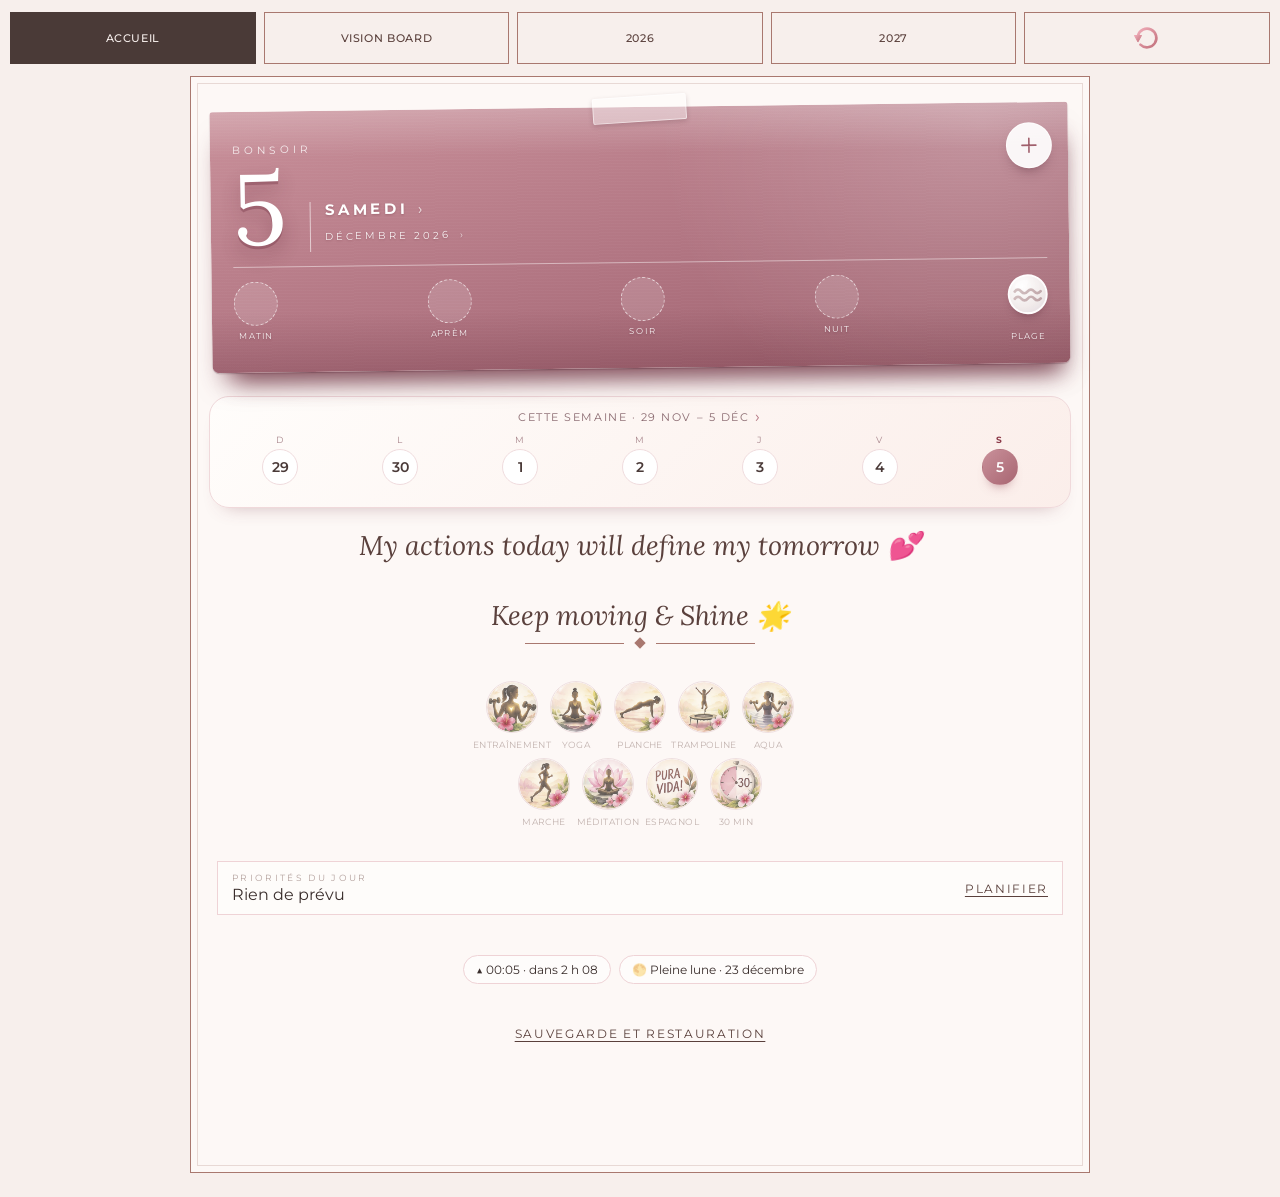
==== index (1).html @ ebdd2a20 "Add files via upload" ====
<!DOCTYPE html>
<html lang="fr">
<head>
<meta charset="utf-8">
<meta name="viewport" content="width=device-width, initial-scale=1, viewport-fit=cover">
<title>Mon agenda</title>
<link rel="manifest" href="manifest.webmanifest">
<meta name="theme-color" content="#f7efec">
<meta name="color-scheme" content="light">
<meta name="mobile-web-app-capable" content="yes">
<meta name="apple-mobile-web-app-capable" content="yes">
<meta name="apple-mobile-web-app-status-bar-style" content="default">
<meta name="apple-mobile-web-app-title" content="Mon agenda">
<link rel="icon" type="image/png" href="icon-192.png">
<link rel="apple-touch-icon" href="apple-touch-icon.png">
<link rel="stylesheet" href="https://fonts.googleapis.com/css2?family=Dancing+Script:wght@600&family=Caveat&display=swap">
<style>
:root{
  box-sizing:border-box;
  padding-top:env(safe-area-inset-top,0px);
  padding-bottom:env(safe-area-inset-bottom,0px);
  --bg:#f7f7f5; --card:#ffffff; --text:#3a3a3a; --muted:#b5b5b0; --line:#dcdcd8; --tab:#e9e9e5; --tab-on:#3a3a3a; --tab-on-text:#ffffff;
}
@media (prefers-color-scheme:dark){
  :root:not([data-theme="light"]){color-scheme:dark;--bg:#1d1d1c;--card:#272726;--text:#ececea;--muted:#6f6f6b;--line:#3d3d3b;--tab:#2f2f2d;--tab-on:#ececea;--tab-on-text:#1d1d1c}
}
:root[data-theme="dark"]{color-scheme:dark;--bg:#1d1d1c;--card:#272726;--text:#ececea;--muted:#6f6f6b;--line:#3d3d3b;--tab:#2f2f2d;--tab-on:#ececea;--tab-on-text:#1d1d1c}
html{scroll-padding-top:env(safe-area-inset-top,0px)}
*{box-sizing:border-box}
body{margin:0;background:var(--bg);color:var(--text);font-family:"Segoe UI",Helvetica,Arial,sans-serif}
nav{position:sticky;top:env(safe-area-inset-top,0px);z-index:5;display:flex;gap:8px;padding:10px 10px;background:var(--bg)}
nav button{flex:1;border:0;border-radius:999px;padding:10px 6px;font-size:15px;font-weight:600;background:var(--tab);color:var(--text);cursor:pointer}
nav button.on{background:var(--tab-on);color:var(--tab-on-text)}
main{padding:4px 8px 24px;max-width:900px;margin:0 auto}
h1{text-align:center;font-weight:400;font-size:34px;letter-spacing:2px;margin:8px 0 14px;font-family:Georgia,serif}
.grid{display:grid;grid-template-columns:repeat(3,1fr);gap:12px 8px}
@media (min-width:700px){.grid{gap:18px 16px}}
.m{background:var(--card);border-radius:6px;padding:4px}
.m h3{margin:2px 0 4px;text-align:center;font-weight:500;font-size:12px}
table{width:100%;border-collapse:collapse;table-layout:fixed}
th{font-size:8px;font-weight:600;padding:3px 0;color:#444}
td{border:1px solid var(--line);text-align:center;font-size:9px;height:19px;padding:0}
td.o{color:var(--muted)}
@media (min-width:700px){th{font-size:11px}td{font-size:13px;height:28px}.m h3{font-size:15px}}
.vb{display:grid;grid-template-columns:repeat(2,1fr);gap:10px}
.vb div{aspect-ratio:1;border:2px dashed var(--line);border-radius:12px;display:flex;align-items:center;justify-content:center;color:var(--muted);font-size:28px}
p.s{text-align:center;color:var(--muted);font-size:14px}
.m{cursor:pointer}
.back{border:0;background:none;color:var(--text);font-size:15px;padding:4px 2px;cursor:pointer}
.sc,.mt{font-family:'Dancing Script','Brush Script MT',cursive;font-weight:600}
.mt{font-size:44px;margin:0 0 8px;line-height:1.1}
.mt small{font-size:22px;font-family:Georgia,serif;font-weight:400;letter-spacing:2px}
.sc{font-size:28px;margin:0 0 4px}
.b{margin:18px 0}
.cal td{border:0;height:30px;font-size:14px}
.cal th{font-size:12px;padding:4px 0}
.cal button{border:0;background:none;color:var(--text);font:inherit;width:100%;height:28px;cursor:pointer}
.q{font-family:'Dancing Script','Brush Script MT',cursive;font-weight:600;font-size:34px;line-height:1.1;min-height:60px;outline:none;margin:14px 0;padding:6px;border-radius:8px}
.q:empty:before{content:'';}
.it{display:flex;align-items:center;gap:8px;padding:6px 0;border-bottom:1px solid var(--line);font-family:'Caveat','Segoe Print',cursive;font-size:20px}
.it span{flex:1}
.it.x span{text-decoration:line-through;color:var(--muted)}
.ck,.rm{border:0;background:none;color:var(--text);font-size:16px;cursor:pointer;padding:2px 6px}
.rm{color:var(--muted);font-size:13px}
.dd{border:1px solid var(--text);padding:0 6px;font-family:inherit;min-width:34px;text-align:center}
.ad{display:flex;gap:6px;margin-top:8px}
.ad input{flex:1;min-width:0;padding:8px;border:1px solid var(--line);border-radius:8px;background:var(--card);color:var(--text);font-size:14px}
.ad input.dn{flex:0 0 64px}
.ad button{border:0;border-radius:8px;padding:0 14px;background:var(--tab-on);color:var(--tab-on-text);font-size:18px;cursor:pointer}
:root{--pk:#f4d3d6;--pk2:#fcefee;--ac:#d98a96}
@media (prefers-color-scheme:dark){:root:not([data-theme="light"]){--pk:#4a3236;--pk2:#2e2527;--ac:#e49aa5}}
:root[data-theme="dark"]{--pk:#4a3236;--pk2:#2e2527;--ac:#e49aa5}
.cal th:first-child,.cal td:first-child{width:38px}
.cal button.wk{color:var(--ac);font-size:20px}
.sub{text-align:center;margin:2px 0;font-size:14px;color:var(--muted)}
.wo{margin:12px 0 8px;font-weight:600;font-size:15px}
.dc{border:1px solid var(--line);border-radius:12px;overflow:hidden;margin-bottom:10px;background:var(--card)}
.dl{background:var(--pk);padding:6px 12px;font-size:14px;letter-spacing:1px;text-transform:uppercase}
.dcols{display:grid;grid-template-columns:1fr 1fr;gap:10px;padding:8px 10px}
.dc h5,.bx h4{margin:0 0 4px;font-size:11px;letter-spacing:1px;text-transform:uppercase;font-weight:600}
.bx{border:1px solid var(--line);border-radius:14px;padding:12px;margin:14px 0;background:var(--card)}
.bx h4{display:inline-block;background:var(--pk);padding:3px 10px;border-radius:4px;margin-bottom:8px}
.wl{display:flex;align-items:center;gap:6px;margin:5px 0}
.wi{flex:1;min-width:0;border:0;border-bottom:1px dotted var(--muted);background:none;color:var(--text);font:inherit;font-size:14px;padding:2px 0;outline:none}
.wc{flex:0 0 16px;width:16px;height:16px;border:1.5px solid var(--ac);background:none;padding:0;cursor:pointer}
.wc.ci{border-radius:50%}.wc.sq{border-radius:3px}
.wc.on{background:var(--ac)}
.hr{display:flex;align-items:center;gap:5px;margin:6px 0}
.hl{flex:0 0 16px;width:16px;text-align:center;font-size:11px}
textarea.wn{width:100%;min-height:140px;border:0;background:var(--pk2);border-radius:8px;padding:8px;color:var(--text);font:inherit;font-size:14px;outline:none;resize:vertical}
.nt{background:var(--pk2);border-radius:12px;padding:12px;margin:14px 0}
.nt ul{margin:6px 0 0;padding-left:18px;font-family:'Caveat','Segoe Print',cursive;font-size:20px}
.fin{text-align:center;font-family:'Dancing Script','Brush Script MT',cursive;font-size:24px;color:var(--ac)}
.cal td{position:relative}
.cal button{position:relative}
.dot{position:absolute;left:50%;bottom:1px;width:5px;height:5px;margin-left:-2.5px;border-radius:50%;background:var(--ac)}
.ti{width:100%;border:0;border-bottom:1px solid var(--line);background:none;color:var(--text);font-family:'Caveat','Segoe Print',cursive;font-size:26px;padding:6px 0;margin:10px 0;outline:none}
textarea.dtx{min-height:220px;font-size:16px}
.star{border:0;background:var(--pk);color:var(--text);border-radius:999px;padding:6px 14px;font-size:14px;cursor:pointer}
.ph{display:grid;grid-template-columns:repeat(2,1fr);gap:8px}
.pi{position:relative}
.pi img{width:100%;aspect-ratio:1;object-fit:cover;border-radius:10px;display:block}
.pi button{position:absolute;top:4px;right:4px;border:0;border-radius:50%;width:26px;height:26px;background:rgba(0,0,0,.55);color:#fff;cursor:pointer}
.ph .add{aspect-ratio:1;border:2px dashed var(--line);border-radius:10px;display:flex;align-items:center;justify-content:center;font-size:34px;color:var(--muted);cursor:pointer}
:root{--bg:#f3e2de;--card:#f9eeeb;--text:#5b3a40;--muted:#b08f93;--line:#e2c4c4;--tab:#e8cbc9;--tab-on:#8c3b4a;--tab-on-text:#fbeeee;--pk:#e6b8ba;--pk2:#f6e4e1;--ac:#b5545f;--hd:#8c3b4a}
@media (prefers-color-scheme:dark){:root:not([data-theme="light"]){--bg:#2a1f21;--card:#35272a;--text:#f0dcdc;--muted:#9a7d82;--line:#523b40;--tab:#46343a;--tab-on:#e6b8ba;--tab-on-text:#2a1f21;--pk:#5a3a41;--pk2:#3d2c30;--ac:#e49aa5;--hd:#e8b4bb}}
:root[data-theme="dark"]{--bg:#2a1f21;--card:#35272a;--text:#f0dcdc;--muted:#9a7d82;--line:#523b40;--tab:#46343a;--tab-on:#e6b8ba;--tab-on-text:#2a1f21;--pk:#5a3a41;--pk2:#3d2c30;--ac:#e49aa5;--hd:#e8b4bb}
body{background:radial-gradient(circle at 8% 0%,rgba(217,160,163,.4),transparent 45%),radial-gradient(circle at 100% 100%,rgba(184,179,171,.35),transparent 40%),var(--bg);background-attachment:fixed}
.mt,.sc,h1{color:var(--hd)}
.cal th{color:var(--text)}
.back{color:var(--hd)}
.m,.dc,.bx{box-shadow:0 1px 4px rgba(140,59,74,.12)}
:root:not([data-theme="x"]),:root[data-theme="dark"]{color-scheme:light;--bg:#f3e2de;--card:#f9eeeb;--text:#5b3a40;--muted:#b08f93;--line:#e2c4c4;--tab:#e8cbc9;--tab-on:#8c3b4a;--tab-on-text:#fbeeee;--pk:#e6b8ba;--pk2:#f6e4e1;--ac:#b5545f;--hd:#8c3b4a}
:root:not([data-theme="x"]),:root[data-theme="dark"]{--bg:#f8e0e2;--card:#fdeeee;--pk:#efb5bb;--pk2:#fae4e5;--tab:#f1c4c9;--line:#e9bcc0}
body{background:radial-gradient(circle at 8% 0%,rgba(236,150,165,.4),transparent 45%),radial-gradient(circle at 100% 100%,rgba(240,176,186,.4),transparent 45%),var(--bg);background-attachment:fixed}
.hd{text-align:center;padding:8px 0 0}
.hd img{height:130px;width:auto;max-width:70%;object-fit:contain}
.hd img{height:150px;border-radius:22px;box-shadow:0 2px 10px rgba(140,59,74,.22)}
.hd img{height:170px;border-radius:0;box-shadow:none;filter:drop-shadow(0 2px 6px rgba(140,59,74,.25))}
td.imp{background:var(--ac);color:#fff;font-weight:700}
.cal button.imp{background:var(--ac)!important;color:#fff!important;font-weight:700;border-radius:6px}
.bb{position:fixed;left:0;right:0;bottom:0;z-index:6;display:flex;gap:6px;background:var(--card);border-top:1px solid var(--line);padding:6px 8px calc(6px + env(safe-area-inset-bottom,0px))}
.bb button{flex:1;border:0;background:none;color:var(--muted);font:inherit;font-size:11px;display:flex;flex-direction:column;align-items:center;gap:2px;padding:4px;border-radius:12px;cursor:pointer}
.bb button span{font-size:22px;line-height:1.1}
.bb button.on{background:var(--pk);color:var(--hd);font-weight:600}
.wkp{padding-bottom:84px}
.fr{display:flex;align-items:center;gap:8px;padding:8px 10px}
.wi.dn2{flex:0 0 54px;text-align:center}
.sm{text-align:center;font-weight:600;color:var(--hd);margin:4px 0 10px}
.gof{display:block;width:100%;border:0;border-radius:14px;padding:12px;margin:8px 0 12px;background:var(--pk);color:var(--hd);font:inherit;font-weight:600;font-size:15px;cursor:pointer}
.ics{display:flex;gap:6px;padding:0 10px 10px}
.ic{flex:1;border:1.5px solid var(--line);background:none;color:var(--muted);border-radius:12px;padding:4px 2px;font:inherit;font-size:10px;display:flex;flex-direction:column;align-items:center;gap:1px;cursor:pointer}
.ic span{font-size:22px;line-height:1.2;filter:grayscale(1);opacity:.45}
.ic.on{background:var(--pk);border-color:var(--ac);color:var(--hd);font-weight:600}
.ic.on span{filter:none;opacity:1}
.gof{width:auto;margin:6px auto 14px;font-size:40px;line-height:1;padding:10px 26px;border-radius:999px;box-shadow:0 2px 8px rgba(140,59,74,.28)}
.stb{display:block;margin:4px auto 10px;border:0;border-radius:999px;padding:8px 18px;background:var(--pk);color:var(--hd);font:inherit;font-weight:600;font-size:14px;cursor:pointer}
.sh{display:flex;align-items:center;gap:8px}
.si{font-size:26px}
.sc2{margin-left:auto;color:var(--hd);font-weight:600}
.pb{height:10px;border-radius:6px;background:var(--pk2);margin:8px 0;overflow:hidden}
.pb div{height:100%;background:var(--ac)}
.sdw{display:flex;flex-wrap:wrap;gap:3px}
.sd{width:10px;height:10px;border-radius:50%;background:var(--line);display:inline-block}
.sd.on{background:var(--ac)}
.sg{margin:6px 0 0;font-size:12px;color:var(--muted)}
.ic{font-size:9px;padding:4px 1px;gap:0}
.ics{gap:4px}
:root:not([data-theme="x"]),:root[data-theme="dark"]{color-scheme:light;--bg:#f3ece2;--card:#fbf8f3;--text:#1c1a17;--muted:#8a7e6e;--line:#dccfb4;--tab:transparent;--tab-on:#8b6a2f;--tab-on-text:#ffffff;--pk:#efe3cc;--pk2:#f6efe2;--ac:#a47c3c;--hd:#8b6a2f}
body{background:var(--bg);background-attachment:scroll;font-family:'Montserrat','Segoe UI',Arial,sans-serif}
main{width:calc(100% - 20px);margin:8px auto 24px;padding:18px 14px 28px;background:var(--card);border:1px solid #b8975a;box-shadow:inset 0 0 0 6px var(--card),inset 0 0 0 7px #d3bd92}
nav{padding:12px 10px 4px;gap:8px}
nav button{border:1px solid #cdb68a;border-radius:0;background:transparent;color:#8b6a2f;font-family:'Montserrat',sans-serif;font-size:11px;font-weight:500;letter-spacing:.12em;text-transform:uppercase;padding:12px 2px}
nav button.on{background:#8b6a2f;border-color:#8b6a2f;color:#fff}
h1,.mt{font-family:'Lora',Georgia,serif;font-weight:500;color:#1c1a17;letter-spacing:0}
h1{font-size:40px;margin:6px 0 0}
.mt small{font-family:'Lora',Georgia,serif;font-style:italic;color:#6b5f4d;letter-spacing:0}
.dv{display:flex;align-items:center;gap:12px;width:230px;max-width:80%;margin:10px auto 16px}
.dv::before,.dv::after{content:'';flex:1;height:1px;background:#b8975a}
.dv i{width:8px;height:8px;background:#b8975a;transform:rotate(45deg)}
.m,.dc,.bx{border-radius:0;box-shadow:none;border:1px solid #dccfb4;background:var(--card)}
.m h3{font-family:'Lora',Georgia,serif;font-style:italic;font-weight:400;color:#6b5f4d;font-size:13px}
.sc,.q,.fin{font-family:'Lora',Georgia,serif;font-style:italic;font-weight:400;color:#8b6a2f}
.q{color:#1c1a17;font-size:24px}
.ti,.it,.nt ul{font-family:'Lora',Georgia,serif;font-size:15px}
.ti{font-size:22px}
.bx h4,.dc h5{font-family:'Montserrat',sans-serif;font-size:10px;letter-spacing:.2em;color:#8b6a2f;background:none;padding:0;text-transform:uppercase}
.dl{background:var(--pk);font-size:11px;letter-spacing:.16em;color:#1c1a17}
.back{font-size:11px;letter-spacing:.22em;text-transform:uppercase;color:#8b6a2f;font-weight:600}
.gof,.stb,.star,.ad button{background:#1c1a17;color:#fff;border-radius:0;letter-spacing:.18em;text-transform:uppercase;font-size:12px}
.gof{font-size:34px;padding:8px 30px;box-shadow:none}
.ic{border-radius:0;border-color:#dccfb4}
.ic.on{background:var(--pk);border-color:#a47c3c;color:#6b5f4d}
.wc{border-color:#a47c3c}
.wc.on{background:#a47c3c}
.pb{background:var(--pk2);border-radius:0}
.ad input,textarea.wn{border-radius:0}
.sm{font-family:'Lora',Georgia,serif;font-style:italic}
:root:not([data-theme="x"]),:root[data-theme="dark"]{--bg:#f1efeb;--card:#faf9f7;--text:#262626;--muted:#8a8782;--line:#d9d6d0;--tab-on:#2f2f2f;--pk:#e8e5df;--pk2:#f3f1ed;--ac:#3a3a3a;--hd:#2f2f2f}
main{border-color:#6b6b6b;box-shadow:inset 0 0 0 6px var(--card),inset 0 0 0 7px #bdbab4}
nav button{border-color:#9a9791;color:#2f2f2f}
nav button.on{background:#2f2f2f;border-color:#2f2f2f;color:#fff}
.mt small{color:#6b6b6b}
.dv::before,.dv::after,.dv i{background:#6b6b6b}
.m,.dc,.bx{border-color:#d9d6d0}
.m h3,.bx h4,.dc h5{color:#5a5a5a}
.sc,.fin,.back{color:#2f2f2f}
.q{color:#262626}
.gof,.stb,.star,.ad button{background:#2f2f2f}
.ic{border-color:#d9d6d0}
.ic.on{border-color:#3a3a3a;color:#2f2f2f}
.wc{border-color:#3a3a3a}
.wc.on{background:#3a3a3a}
.grid{grid-template-columns:repeat(2,1fr);gap:16px 10px}
td{font-size:13px;height:28px;font-weight:600;color:#1f1f1f}
td.o{color:#b3b0aa;font-weight:400}
th{font-size:10px;font-weight:700;color:#1f1f1f;padding:5px 0}
.m{padding:6px}
.m h3{font-size:16px;margin:2px 0 6px}
.cal td,.cal button{font-size:17px;font-weight:600}
.cal th{font-size:12px}
@media (min-width:700px){.grid{grid-template-columns:repeat(3,1fr)}td{font-size:15px;height:32px}th{font-size:12px}}
.vmb{display:flex;flex-wrap:wrap;gap:6px;justify-content:center;margin:0 0 14px}
.vmb button{border:1px solid #9a9791;background:transparent;color:#2f2f2f;font:inherit;font-size:11px;letter-spacing:.1em;text-transform:uppercase;padding:7px 10px;cursor:pointer}
.vmb button.on{background:#2f2f2f;color:#fff;border-color:#2f2f2f}
.g2{grid-template-columns:repeat(2,1fr)!important}
.g3{grid-template-columns:repeat(3,1fr)!important;gap:12px 6px}
.g3 td{font-size:10px;height:20px;font-weight:500}
.g3 th{font-size:8px;padding:3px 0}
.g3 .m{padding:3px}
.g3 .m h3{font-size:12px}
.g1{grid-template-columns:1fr!important}
.g1 td{height:40px;font-size:18px}
.g1 th{font-size:12px}
.onec{display:flex;align-items:center;gap:8px}
.onec>button{border:0;background:#2f2f2f;color:#fff;width:38px;height:64px;font-size:28px;cursor:pointer}
.onec td{height:46px;font-size:20px}
.rwrap{overflow-x:auto}
.rt{border-collapse:collapse}
.rt th{font-size:11px;min-width:26px;padding:4px 2px;font-weight:600}
.rt td{width:26px;min-width:26px;height:30px;font-size:11px;font-weight:500;border:1px solid var(--line);text-align:center}
.rt td.we{background:var(--pk)}
.rt td.e{border:0;background:none}
.rt th.rm1{position:sticky;left:0;font-size:12px;text-align:left;padding:4px 8px;cursor:pointer}
.vmb{display:none}
.g3{gap:14px 6px}
.g3 .m{padding:0;border:0;background:none}
.g3 .m h3{font-family:'Patrick Hand','Segoe Print',cursive;font-style:normal;font-weight:400;font-size:17px;color:#262626;margin:0 0 4px}
.g3 th{font-family:'Patrick Hand','Segoe Print',cursive;font-size:12px;font-weight:400;color:#262626;padding:3px 0}
.g3 td{font-family:'Patrick Hand','Segoe Print',cursive;font-size:13px;height:23px;font-weight:400;color:#262626}
.g3 td.o{color:#a9a6a0}
.g3 td.imp{color:#fff}
.cal th,.cal td,.cal button{font-family:'Patrick Hand','Segoe Print',cursive}
.cal td,.cal button{font-weight:400;font-size:19px}
.vmb{display:flex}
.yv .g3 td,.yv .g3 th,.yv .g3 .m h3{font-family:var(--nf);font-weight:var(--nw,400)}
.yv .g3 td{font-size:var(--ns,13px)}
.vmb{display:none}
.g2 .m{border:0;background:none;padding:0}
.g2 .m h3{font-family:'Nunito',sans-serif;font-style:normal;font-weight:600;font-size:18px;color:#262626;margin:0 0 6px}
.g2 th{font-family:'Nunito',sans-serif;font-size:12px;font-weight:700;color:#262626}
.g2 td{font-family:'Nunito',sans-serif;font-size:15px;font-weight:600;height:29px;color:#262626}
.g2 td.o{color:#a9a6a0;font-weight:500}
.g2 td.imp{color:#fff}
.cal th,.cal td,.cal button{font-family:'Nunito',sans-serif}
.cal td,.cal button{font-weight:600;font-size:17px}
td.imp,.g2 td.imp,.g3 td.imp,.rt td.imp{background:#d9a0ab;color:#3b1f26;font-weight:700}
.cal button.imp{background:#d9a0ab!important;color:#3b1f26!important;font-weight:700;border-radius:8px}
.cal button[style*="background"]{background:#f0d3d8!important}
.gof{background:#e9b8c0;color:#3b1f26}
.ytb{display:flex;gap:5px;margin:0 0 14px}
.ytb button{flex:1;border:1px solid #d9d6d0;background:var(--card);color:#5a5a5a;font:inherit;font-size:9px;display:flex;flex-direction:column;align-items:center;padding:6px 1px;cursor:pointer}
.ytb span{font-size:22px;line-height:1.2}
.yr{display:flex;align-items:center;gap:10px;margin:10px 0}
.yr b{width:38px;font-size:13px}
.yr .pb{flex:1;margin:0}
.yr .pb div{background:#d9a0ab}
.yr span{width:44px;text-align:right;font-size:13px}
main{position:relative}
.ytb{display:none}
.gof,.cartc{display:flex;align-items:center;justify-content:center;width:38px;height:38px;padding:0;background:var(--card);color:#2f2f2f;border:1px solid #bdbab4;border-radius:50%;box-shadow:none;cursor:pointer;font-size:inherit}
.gof{margin:0 0 8px auto}
.cartc{position:absolute;top:14px;right:14px;z-index:2}
.stabs{display:flex;gap:8px;margin:0 0 14px}
.stabs button{flex:1;border:1px solid #d9d6d0;background:var(--card);color:#5a5a5a;font:inherit;font-size:11px;letter-spacing:.1em;text-transform:uppercase;display:flex;flex-direction:column;align-items:center;gap:2px;padding:10px 2px;cursor:pointer}
.stabs span{font-size:30px;line-height:1.1}
.stabs button.on{background:#f0d3d8;border-color:#d9a0ab;color:#3b1f26;font-weight:600}
.bxh{display:flex;align-items:center;justify-content:space-between;margin-bottom:8px}
.bxh h4{margin:0}
.ideab{width:32px;height:32px;border-radius:50%;border:1px solid #bdbab4;background:var(--card);color:#2f2f2f;display:flex;align-items:center;justify-content:center;cursor:pointer;padding:0}
.ideab.on{background:#f0d3d8;border-color:#d9a0ab}
.ideas{background:var(--pk2);border:1px solid #e6d2d6;padding:8px 10px;margin:0 0 12px;max-height:240px;overflow-y:auto}
.idea{cursor:pointer}
.addm{color:#b0707d;font-size:22px;padding:0 6px;font-weight:400}
nav button{letter-spacing:.08em}
.tbar{display:flex;justify-content:flex-end;gap:8px;margin:0 0 8px}
.tbar .gof{margin:0}
.lft{text-align:left;margin:0 0 4px;font-size:12px}
.dsel{display:flex;gap:4px;margin:0 0 10px;overflow-x:auto}
.dsel button{flex:1;min-width:38px;border:1px solid #d9d6d0;background:var(--card);color:#5a5a5a;font:inherit;font-size:14px;padding:4px 2px;cursor:pointer;display:flex;flex-direction:column;align-items:center;justify-content:center}
.dsel button small{font-size:9px;letter-spacing:.08em;text-transform:uppercase}
.dsel button:first-child{font-size:11px;min-width:62px;letter-spacing:.06em;text-transform:uppercase}
.dsel button.on{background:#f0d3d8;border-color:#d9a0ab;color:#3b1f26;font-weight:700}
.ih{display:flex;justify-content:space-between;align-items:center;font-size:12px;color:#5a5a5a}
.ih button{border:0;background:none;color:#8b5a66;text-decoration:underline;font:inherit;cursor:pointer}
.chips{display:flex;flex-wrap:wrap;gap:6px;margin:8px 0 10px}
.chip{display:inline-flex;align-items:center;gap:6px;border:1px solid #d9a0ab;background:var(--card);color:#3b1f26;padding:7px 12px;border-radius:999px;font-size:14px;cursor:pointer}
.chip b{background:#d9a0ab;color:#3b1f26;border-radius:999px;font-size:11px;padding:1px 7px}
.chip i{font-style:normal;color:#8a8782}
.mg{margin-top:8px}
.mgl{font-size:10px;letter-spacing:.2em;text-transform:uppercase;color:#8b5a66;margin:8px 0 2px}
.tmo{position:fixed;left:0;right:0;top:0;bottom:0;background:rgba(30,30,30,.45);z-index:20;display:flex;align-items:flex-end;justify-content:center}
.tmc{background:var(--card);width:100%;max-width:520px;padding:16px 18px calc(18px + env(safe-area-inset-bottom,0px));border-top:1px solid #bdbab4}
.tmx{display:flex;justify-content:space-between;align-items:center;font-size:12px;letter-spacing:.2em;text-transform:uppercase;color:#5a5a5a}
.tmx button{border:0;background:none;font-size:18px;cursor:pointer;color:#2f2f2f}
.tmt{font-family:'Nunito',sans-serif;font-size:68px;font-weight:600;text-align:center;margin:10px 0 6px;color:#262626}
.tmbar{height:6px;background:var(--pk2);margin-bottom:14px}
.tmbar div{height:100%;background:#d9a0ab}
.tmp{display:flex;gap:6px;flex-wrap:wrap;justify-content:center;margin-bottom:10px}
.tmp button{border:1px solid #d9d6d0;background:var(--card);color:#2f2f2f;padding:7px 10px;font:inherit;font-size:13px;cursor:pointer}
.tmp button.on{background:#f0d3d8;border-color:#d9a0ab;font-weight:700}
.tmc input[type=range]{width:100%;accent-color:#d9a0ab;margin:4px 0 12px}
.tma{display:flex;gap:8px}
.tma button{flex:1;padding:12px;border:1px solid #2f2f2f;background:var(--card);color:#2f2f2f;font:inherit;font-size:12px;letter-spacing:.18em;text-transform:uppercase;cursor:pointer}
.tma button.go{background:#2f2f2f;color:#fff}
.tmd{text-align:center;color:#8b5a66;margin:0 0 10px;font-weight:600}
.tmpill{position:fixed;right:14px;bottom:calc(14px + env(safe-area-inset-bottom,0px));z-index:15;display:flex;align-items:center;gap:6px;border:1px solid #bdbab4;background:var(--card);color:#2f2f2f;border-radius:999px;padding:8px 14px;font:inherit;font-size:15px;box-shadow:0 2px 8px rgba(0,0,0,.15);cursor:pointer}
.tbar{justify-content:space-between}
.tmp button{min-width:56px}
.ddb{display:flex;align-items:center;gap:6px;border:1px solid #bdbab4;background:var(--card);color:#2f2f2f;padding:6px 12px;border-radius:999px;font:inherit;font-size:13px;cursor:pointer}
.ddb.on{background:#f0d3d8;border-color:#d9a0ab}
.ddb small{font-size:11px}
.ddm{border:1px solid #d9a0ab;background:var(--card);margin:0 0 12px;box-shadow:0 4px 12px rgba(0,0,0,.08);padding:6px 10px;max-height:260px;overflow-y:auto}
.ddi{display:flex;justify-content:space-between;align-items:center;padding:11px 4px;border-bottom:1px solid var(--line);cursor:pointer;font-size:15px}
.ddi:active{background:#f0d3d8}
.ddi i{font-style:normal;color:#8a8782;padding:0 6px}
td.imp.k-cake,.g2 td.imp.k-cake,.g3 td.imp.k-cake,.cal button.imp.k-cake{background:#f2b8c6!important;color:#5a1f33!important}
td.imp.k-drink,.g2 td.imp.k-drink,.g3 td.imp.k-drink,.cal button.imp.k-drink{background:#f8f0b8!important;color:#5a4a10!important}
td.imp.k-other,.g2 td.imp.k-other,.g3 td.imp.k-other,.cal button.imp.k-other{background:linear-gradient(160deg,#262626 0%,#484848 55%,#6e6e6e 100%)!important;color:#fff!important}
.dd.kk.k-cake{background:#f2b8c6;border-color:#f2b8c6;color:#5a1f33}
.dd.kk.k-drink{background:#f8f0b8;border-color:#f8f0b8;color:#5a4a10}
.dd.kk.k-other{background:linear-gradient(160deg,#262626,#6e6e6e);border-color:#262626;color:#fff}
.kt{display:flex;gap:6px;margin:10px 0 0}
.kt button{border:1px solid #d9d6d0;background:var(--card);color:#2f2f2f;padding:6px 14px;font:inherit;font-size:20px;cursor:pointer}
.kt button[data-k=other]{font-size:13px;letter-spacing:.1em;text-transform:uppercase}
.kt button.on{border-color:#2f2f2f;box-shadow:inset 0 0 0 1px #2f2f2f}
.kt button[data-k=cake].on{background:#f2b8c6}
.kt button[data-k=drink].on{background:#f8f0b8}
.kt button[data-k=other].on{background:linear-gradient(160deg,#262626,#6e6e6e);color:#fff}
.ksel{flex:1;min-width:0;padding:8px;border:1px solid var(--line);border-radius:0;background:var(--card);color:var(--text);font:inherit;font-size:15px}
main{border-color:var(--ac);box-shadow:inset 0 0 0 6px var(--card),inset 0 0 0 7px var(--line)}
nav button{border-color:var(--ac);color:var(--hd)}
nav button.on{background:var(--dk);border-color:var(--dk);color:var(--bg)}
h1,.mt,.g2 .m h3,.g3 .m h3,.q{color:var(--text)}
.mt small,.back,.sc,.fin{color:var(--hd)}
.bx h4,.dc h5,.m h3{color:var(--hd)}
.dv::before,.dv::after,.dv i{background:var(--ac)}
td,.g2 td,.g3 td{color:var(--text)}
td.o,.g2 td.o,.g3 td.o{color:var(--muted)}
th,.g2 th,.g3 th,.cal th{color:var(--text)}
.m,.dc,.bx{border-color:var(--line)}
.gof,.stb,.star,.ad button,.tma button.go{background:var(--dk);color:var(--bg)}
.gof,.cartc{background:var(--card);color:var(--dk);border-color:var(--ac)}
.stabs button.on,.ic.on,.ddb.on,.ideab.on,.tmp button.on,.dsel button.on{background:var(--hl);border-color:var(--hlb);color:var(--text)}
.cal button[style*="background"]{background:var(--hl)!important}
.pb div,.yr .pb div,.tmbar div{background:var(--hlb)}
.chip,.ddm,.ideas{border-color:var(--hlb)}
td.imp.k-cake,.g2 td.imp.k-cake,.g3 td.imp.k-cake,.cal button.imp.k-cake{background:var(--cakeb)!important;color:var(--cakec)!important}
td.imp.k-drink,.g2 td.imp.k-drink,.g3 td.imp.k-drink,.cal button.imp.k-drink{background:var(--drinkb)!important;color:var(--drinkc)!important}
td.imp.k-other,.g2 td.imp.k-other,.g3 td.imp.k-other,.cal button.imp.k-other{background:var(--othb)!important;color:var(--othc)!important}
.dd.kk.k-cake{background:var(--cakeb);border-color:var(--cakeb);color:var(--cakec)}
.dd.kk.k-drink{background:var(--drinkb);border-color:var(--drinkb);color:var(--drinkc)}
.dd.kk.k-other{background:var(--othb);border-color:var(--dk);color:var(--othc)}
.thb{display:flex;flex-wrap:wrap;gap:6px;justify-content:center;margin:0 0 14px}
.thb button{display:flex;align-items:center;gap:4px;border:1px solid var(--line);background:var(--card);color:var(--text);font:inherit;font-size:12px;padding:6px 10px;cursor:pointer}
.thb button.on{border-color:var(--dk);box-shadow:inset 0 0 0 1px var(--dk)}
.thb i{width:11px;height:11px;border-radius:50%;border:1px solid rgba(0,0,0,.15);display:inline-block}
.tg{display:flex;gap:8px}
.wk7{gap:6px;margin-top:6px}
.d7{width:28px;height:28px;border-radius:50%;border:1px solid var(--line);display:inline-flex;align-items:center;justify-content:center;font-size:12px;color:var(--muted)}
.d7.on{background:var(--hlb);border-color:var(--hlb);color:var(--card)}
.cartc svg{display:block}
.itb{display:flex;justify-content:flex-end;gap:8px;margin:-4px 0 6px}
.itb .gof{margin:0;width:36px;height:36px}
.nc{max-height:82vh;overflow-y:auto}
.nn{position:relative;margin:10px 0}
.nn textarea{width:100%;min-height:96px;border:1px solid var(--line);background:var(--card);color:var(--text);font:inherit;font-size:15px;padding:10px 30px 10px 12px;resize:vertical;outline:none;border-radius:0}
.nn .rm{position:absolute;top:6px;right:6px}
.addn{width:100%;padding:12px;border:1px solid var(--dk);background:var(--dk);color:var(--bg);font:inherit;font-size:12px;letter-spacing:.18em;text-transform:uppercase;cursor:pointer;margin-top:6px}
.cdisp{text-align:right;padding:8px 4px;border-bottom:1px solid var(--line);margin:8px 0 12px}
.cexp{font-size:13px;color:var(--muted);min-height:18px}
.cval{font-family:'Nunito',sans-serif;font-size:44px;font-weight:600;overflow:hidden;text-overflow:ellipsis;color:var(--text)}
.ckp{display:grid;grid-template-columns:repeat(4,1fr);gap:8px}
.ckp button{padding:14px 0;font:inherit;font-size:20px;border:1px solid var(--line);background:var(--card);color:var(--text);cursor:pointer;border-radius:0}
.ckp button:active{background:var(--hl)}
.ckp button.op{background:var(--hl);border-color:var(--hlb)}
.ckp button.eq{background:var(--dk);color:var(--bg);border-color:var(--dk)}
:root{--bchb:#a9cfe0;--bchc:#1d3b4c}
td.bch,.g2 td.bch,.g3 td.bch,.cal button.bch{background:var(--bchb)!important;color:var(--bchc)!important}
.cal button.bch{border-radius:8px}
.gof.wv{color:#3f7f9f;border-color:#a9cfe0}
.itb{justify-content:space-between}
.bform{display:flex;flex-direction:column;gap:8px;margin:10px 0}
.bform label{font-size:12px;letter-spacing:.1em;text-transform:uppercase;color:var(--muted);display:flex;flex-direction:column;gap:4px}
.bform input{padding:10px;border:1px solid var(--line);background:var(--card);color:var(--text);font:inherit;font-size:15px;border-radius:0}
.bst{margin:8px 0}
td.bch.imp,.g2 td.bch.imp,.g3 td.bch.imp,.cal button.bch.imp{box-shadow:inset 0 0 0 2px #4f95b8,inset 0 -6px 0 #4f95b8}
.tnav{display:flex;gap:8px;align-items:center;margin:10px 0 4px}
.tnav button{width:40px;height:40px;border:1px solid var(--line);background:var(--card);color:var(--text);font-size:22px;cursor:pointer;border-radius:0}
.tnav input{flex:1;min-width:0;padding:9px;border:1px solid var(--line);background:var(--card);color:var(--text);font:inherit;font-size:15px;text-align:center;border-radius:0}
.tcard{border:1px solid var(--line);margin:8px 0 12px}
.trow{display:flex;align-items:center;gap:10px;padding:10px 12px;border-bottom:1px solid var(--line)}
.trow:last-child{border-bottom:0}
.trow span{flex:1;font-size:13px;letter-spacing:.08em;text-transform:uppercase}
.trow b{font-family:'Nunito',sans-serif;font-size:22px}
.trow i{font-style:normal;color:var(--muted);width:58px;text-align:right}
.trow.hi{background:var(--bchb);color:var(--bchc)}
.trow.hi i{color:var(--bchc)}
.trow7{display:flex;justify-content:space-between;gap:8px;padding:9px 2px;border-bottom:1px solid var(--line);font-size:13px;cursor:pointer}
.trow7 b{width:58px}
.trow7 span{color:var(--muted)}
a.tl{display:block;text-align:center;text-decoration:none;box-sizing:border-box}
.grid td{position:relative}
.fm{position:absolute;top:1px;right:2px;font-size:9px;font-style:normal;line-height:1;pointer-events:none}
td.multi,.g2 td.multi,.g3 td.multi,.cal button.multi{background:var(--mbg)!important;color:#1e1b16!important}
.multi .dn{display:inline-block;min-width:22px;height:22px;line-height:22px;border-radius:50%;background:rgba(255,255,255,.9);color:#1e1b16;font-weight:700}
.postit{position:relative;margin:20px 6px 20px;padding:24px 18px 14px;background:linear-gradient(180deg,rgba(255,255,255,.4),rgba(255,255,255,0) 45%),var(--hl);box-shadow:0 10px 14px -9px rgba(60,40,40,.4),0 1px 2px rgba(60,40,40,.15);transform:rotate(-.7deg);border-radius:2px 2px 8px 2px}
.postit::after{content:'';position:absolute;right:0;bottom:0;width:28px;height:28px;background:linear-gradient(135deg,transparent 50%,rgba(60,40,40,.1) 50%);border-radius:0 0 8px 0}
.postit .tape{position:absolute;top:-11px;left:50%;width:86px;height:22px;margin-left:-43px;background:rgba(255,255,255,.6);border:1px solid rgba(60,40,40,.06);transform:rotate(-2deg);box-shadow:0 1px 2px rgba(60,40,40,.1)}
.postit h3{margin:0 0 6px;font-family:'Lora',Georgia,serif;font-style:italic;font-weight:400;font-size:22px;color:var(--hd)}
.postit .wi{border-bottom:1px solid rgba(60,40,40,.25);font-family:'Lora',Georgia,serif;font-size:16px}
.itb .gof{width:34px;height:34px}
.itb .tg{gap:6px}
.btc{text-align:center;margin:12px 0 4px}
.bp{font-family:'Nunito',sans-serif;font-size:48px;font-weight:600;color:var(--text)}
.bc{font-size:14px;margin-top:2px}
.bc.up{color:#4f8a5f}
.bc.dn{color:#b0505e}
.bsp{margin:12px 0}
.bhl{display:flex;justify-content:space-between;font-size:12px;letter-spacing:.08em;text-transform:uppercase;color:var(--muted)}
.bhl b{display:block;font-size:17px;letter-spacing:0;text-transform:none;color:var(--text);font-weight:600;margin-top:2px}
.itb .gof,.itb .tg{flex-shrink:0}
.itb .gof{width:32px;height:32px}
.vbp{position:relative;padding:4px 0 10px}
.vbp::before{content:'';position:absolute;top:-18px;bottom:-10px;left:-14px;right:-14px;z-index:0;pointer-events:none;background:radial-gradient(circle at 12% 6%,rgba(236,180,190,.5),transparent 38%),radial-gradient(circle at 96% 28%,rgba(235,215,185,.55),transparent 40%),radial-gradient(circle at 10% 78%,rgba(205,190,215,.4),transparent 42%),radial-gradient(circle at 90% 94%,rgba(236,180,190,.4),transparent 36%)}
.vbp>*{position:relative;z-index:1}
.vbh{text-align:center;padding-top:10px}
.vbk{font-size:11px;letter-spacing:.38em;text-transform:uppercase;color:var(--ac)}
h1.vbt{font-family:'Lora',Georgia,serif;font-style:italic;font-weight:400;font-size:48px;margin:8px 0 0;line-height:1.05;background:linear-gradient(90deg,var(--hd),var(--ac),var(--hd));-webkit-background-clip:text;background-clip:text;color:transparent}
.vbm{font-family:'Lora',Georgia,serif;font-style:italic;font-size:24px;text-align:center;line-height:1.4;padding:16px 14px;margin:4px 10px 22px;color:var(--text);outline:none;border-top:1px solid var(--ac);border-bottom:1px solid var(--ac)}
.vbm:empty::before{content:attr(data-ph);color:var(--muted)}
.vbg{display:grid;grid-template-columns:1fr 1fr;gap:24px 16px;padding:10px 4px 18px;align-items:start}
.pol{position:relative;background:#fff;padding:8px 8px 6px;box-shadow:0 12px 18px -10px rgba(60,40,40,.5),0 1px 3px rgba(60,40,40,.15);transform:rotate(var(--r,0deg));margin:0;animation:rise .7s both;animation-delay:var(--d,0ms);transition:transform .25s}
.pol:active{transform:rotate(0deg) scale(1.03);z-index:3}
.pol img{display:block;width:100%;object-fit:cover;aspect-ratio:4/5}
.pol:nth-child(3n+1) img{aspect-ratio:3/4}
.pol:nth-child(3n+2) img{aspect-ratio:1/1}
.tp{position:absolute;top:-9px;left:50%;width:58px;height:17px;margin-left:-29px;background:rgba(232,190,198,.75);transform:rotate(-3deg);box-shadow:0 1px 2px rgba(0,0,0,.12)}
.cap{width:100%;border:0;background:none;text-align:center;font-family:'Caveat','Lora',cursive;font-size:19px;color:#5a403c;padding:6px 2px 2px;outline:none}
.vx{position:absolute;top:3px;right:3px;width:24px;height:24px;border:0;border-radius:50%;background:rgba(255,255,255,.88);color:#5a403c;font-size:11px;cursor:pointer}
.pol.add{background:transparent;box-shadow:none;border:2px dashed var(--ac);display:flex;flex-direction:column;align-items:center;justify-content:center;min-height:190px;color:var(--ac);cursor:pointer;text-align:center}
.pol.add span{font-size:46px;font-weight:200;line-height:1}
.pol.add small{font-size:11px;letter-spacing:.2em;text-transform:uppercase;margin-top:6px}
@keyframes rise{from{opacity:0;transform:translateY(18px) rotate(var(--r,0deg))}to{opacity:1;transform:rotate(var(--r,0deg))}}
@media (prefers-reduced-motion:reduce){.pol{animation:none}}
.vbs{margin:26px 4px 8px;text-align:center}
.vbs h3{font-family:'Lora',Georgia,serif;font-style:italic;font-weight:400;font-size:27px;color:var(--hd);margin:0 0 12px}
.orn{position:relative;height:14px;margin:0 auto 10px;width:150px;background:linear-gradient(var(--ac),var(--ac)) left center/58px 1px no-repeat,linear-gradient(var(--ac),var(--ac)) right center/58px 1px no-repeat}
.orn::after{content:'';position:absolute;left:50%;top:50%;width:7px;height:7px;margin:-3.5px 0 0 -3.5px;background:var(--ac);transform:rotate(45deg)}
.vbtx{display:block;width:100%;min-height:210px;border:0;border-radius:2px;padding:14px 20px 16px;font-family:'Lora',Georgia,serif;font-size:17px;line-height:30px;color:var(--text);text-align:left;outline:none;resize:vertical;background:repeating-linear-gradient(transparent 0 29px,rgba(176,140,140,.3) 29px 30px) local,var(--card);box-shadow:0 10px 18px -12px rgba(60,40,40,.45),inset 0 0 0 1px var(--line)}
.wds{display:flex;flex-wrap:wrap;gap:8px;justify-content:center;margin-bottom:12px}
.wd{font-family:'Lora',Georgia,serif;font-style:italic;font-size:18px;padding:6px 16px;border:1px solid var(--ac);border-radius:999px;color:var(--hd);background:rgba(255,255,255,.6)}
.wd i{font-style:normal;font-size:10px;margin-left:9px;color:var(--muted);cursor:pointer}
td.bch:not(.imp),.g2 td.bch:not(.imp),.g3 td.bch:not(.imp),.cal button.bch:not(.imp){background:none!important;color:inherit!important}
td.bch.imp,.g2 td.bch.imp,.g3 td.bch.imp,.cal button.bch.imp{box-shadow:none}
[data-bm=dot] td.bch::after,[data-bm=dot] .cal button.bch::after,.pv.dot::after{content:'';position:absolute;top:3px;right:4px;width:6px;height:6px;border-radius:50%;background:#4f95b8}
[data-bm=wave] td.bch::after,[data-bm=wave] .cal button.bch::after,.pv.wave::after{content:'';position:absolute;left:14%;right:14%;bottom:2px;height:5px;background:url("data:image/svg+xml,%3Csvg xmlns='http://www.w3.org/2000/svg' width='12' height='5' viewBox='0 0 12 5'%3E%3Cpath d='M0 3Q3 0 6 3T12 3' fill='none' stroke='%234f95b8' stroke-width='1.3'/%3E%3C/svg%3E") repeat-x center/12px 5px}
[data-bm=line] td.bch::after,[data-bm=line] .cal button.bch::after,.pv.line::after{content:'';position:absolute;left:20%;right:20%;bottom:3px;height:2px;border-radius:2px;background:#4f95b8}
.bmb{display:flex;gap:8px;margin:4px 0 10px}
.bmb button{flex:1;border:1px solid var(--line);background:var(--card);color:var(--text);padding:8px 4px;display:flex;flex-direction:column;align-items:center;gap:6px;font:inherit;font-size:12px;cursor:pointer}
.bmb button.on{border-color:var(--dk);box-shadow:inset 0 0 0 1px var(--dk)}
.pv{position:relative;display:inline-block;width:38px;height:30px;line-height:30px;text-align:center;border:1px solid var(--line);font-size:14px}
.ibw{margin:-2px 0 4px}
.ibw .ib{border:0;background:none;cursor:pointer;padding:0;color:var(--c);display:flex;flex-direction:column;align-items:center;gap:3px;font:inherit}
.ibw .ii{width:34px;height:34px;border-radius:50%;display:flex;align-items:center;justify-content:center;background:radial-gradient(circle at 30% 25%,#fff,var(--c1));border:1px solid var(--c2);box-shadow:0 3px 7px -3px var(--c2)}
.ibw em{display:none;font-style:normal;font-size:10px;letter-spacing:.1em;text-transform:uppercase;color:var(--text)}
.ibw.bar{display:flex;justify-content:space-between;gap:2px;padding:7px 8px;border:1px solid var(--line);border-radius:999px;background:linear-gradient(180deg,var(--card),var(--bg))}
.ibw.grid{display:grid;grid-template-columns:repeat(4,1fr);gap:10px 8px}
.ibw.grid .ib{padding:10px 2px 8px;border-radius:14px;background:linear-gradient(160deg,#fff,var(--c1));border:1px solid var(--c2);box-shadow:0 8px 14px -10px var(--c2)}
.ibw.grid .ii{width:36px;height:36px;background:none;border:0;box-shadow:none}
.ibw.grid em{display:block}
.ibw.dock{position:fixed;left:50%;transform:translateX(-50%);bottom:calc(12px + env(safe-area-inset-bottom,0px));z-index:12;display:flex;gap:4px;padding:8px 10px;border-radius:24px;background:rgba(255,255,255,.86);border:1px solid var(--line);box-shadow:0 12px 26px -8px rgba(60,40,40,.5);margin:0;max-width:calc(100% - 16px)}
.ilsw{display:flex;justify-content:center;gap:8px;margin:8px 0 10px}
.ilsw button{border:0;border-bottom:1px solid transparent;background:none;font:inherit;font-size:11px;letter-spacing:.14em;text-transform:uppercase;color:var(--muted);cursor:pointer;padding:3px 6px}
.ilsw button.on{color:var(--hd);border-bottom-color:var(--ac)}
main{padding-bottom:92px}
.seg{display:flex;margin:4px 0 8px}
.seg button{flex:1;padding:10px 4px;border:1px solid var(--line);background:var(--card);color:var(--text);font:inherit;font-size:13px;cursor:pointer;border-radius:0}
.seg button.on{background:var(--dk);color:var(--bg);border-color:var(--dk)}
.chm{min-height:20px;font-size:13px;color:#4f8a5f;margin:2px 0 6px;text-align:center}
.ibw.topr{position:absolute;top:14px;right:14px;z-index:3;display:flex;gap:8px;margin:0}
.ibw.topr .ii{width:36px;height:36px}
.ibw.dock{gap:6px;padding:9px 12px}
.ibw.dock .ii{width:44px;height:44px}
.ibw.dock .ii svg{width:24px;height:24px}
.ilsw{display:none}
nav button{font-size:10.5px;letter-spacing:.06em;padding:12px 2px}
.hmh{text-align:center;padding-top:6px}
h1.hmt{font-family:'Lora',Georgia,serif;font-weight:400;font-size:46px;margin:6px 0 2px;text-transform:capitalize;color:var(--text);letter-spacing:0}
.hms{letter-spacing:.24em;text-transform:uppercase;font-size:12px;color:var(--muted)}
.hmb{text-align:center;padding:9px 10px;border:1px solid #a9cfe0;background:#e8f2f7;color:#1d3b4c;margin:12px 0;letter-spacing:.12em;text-transform:uppercase;font-size:12px}
.hmb.bk{background:var(--pk);border-color:var(--hlb);color:var(--text);text-transform:none;letter-spacing:0;font-size:14px}
.lk{border:0;background:none;color:var(--hd);font:inherit;font-size:12px;letter-spacing:.14em;text-transform:uppercase;cursor:pointer;padding:8px 0 0;text-decoration:underline;text-underline-offset:3px}
.hmb .lk{padding:0 0 0 6px}
.hmm{text-align:center;font-family:'Lora',Georgia,serif;font-style:italic;font-size:17px;color:var(--hd);margin:14px 0}
.hmf{text-align:center;margin:18px 0 4px}
.tdc{display:flex;flex-wrap:wrap;gap:8px}
.tdc span{padding:6px 12px;border:1px solid var(--line);font-size:14px}
.tdc span.nx{background:var(--bchb);color:var(--bchc);border-color:var(--bchb);font-weight:700}
.addn.alt{display:block;text-align:center;box-sizing:border-box;background:var(--card);color:var(--dk);cursor:pointer}
.bkm{min-height:20px;font-size:13px;color:#4f8a5f;margin:8px 0 0;text-align:center}
.hero{position:relative;overflow:hidden;margin:4px 0 16px;padding:22px 20px 18px;color:#fff;background:linear-gradient(135deg,#c2717c 0%,#e0a0a3 50%,#f2cdbd 100%);box-shadow:0 20px 30px -18px rgba(150,70,85,.7)}
.hero::before{content:'';position:absolute;right:-50px;top:-60px;width:200px;height:200px;border-radius:50%;background:rgba(255,255,255,.18)}
.hero::after{content:'';position:absolute;left:-46px;bottom:-80px;width:180px;height:180px;border-radius:50%;background:rgba(255,255,255,.13)}
.hero>*{position:relative;z-index:1}
.hg{font-size:11px;letter-spacing:.38em;text-transform:uppercase}
.hn{font-family:'Lora',Georgia,serif;font-style:italic;font-size:124px;line-height:.95;margin:4px 0 0;text-shadow:0 6px 18px rgba(120,50,60,.3)}
.hd2{font-size:24px;letter-spacing:.16em;text-transform:uppercase;font-weight:700;margin-top:-4px}
.hm2{font-size:12px;letter-spacing:.32em;text-transform:uppercase;margin-top:6px}
.hch{display:flex;flex-wrap:wrap;gap:8px;margin-top:14px}
.hch span{padding:6px 12px;border-radius:999px;background:rgba(255,255,255,.26);border:1px solid rgba(255,255,255,.45);font-size:12px;letter-spacing:.08em}
.pc{background:var(--card);padding:16px;margin:16px 0;border-left:5px solid #c77d87;box-shadow:0 16px 26px -18px rgba(60,40,40,.55)}
.pch{display:flex;align-items:center;justify-content:space-between;margin-bottom:6px}
.pc h3{font-family:'Lora',Georgia,serif;font-style:italic;font-weight:400;font-size:27px;margin:0;color:var(--text)}
.pi{display:flex;align-items:center;gap:14px;padding:12px 0;border-bottom:1px solid var(--line);font-size:18px}
.pi.dn span{text-decoration:line-through;color:var(--muted)}
.pk{flex:0 0 30px;width:30px;height:30px;border-radius:50%;border:2px solid #c77d87;background:none;color:#fff;font-size:15px;cursor:pointer;padding:0}
.pk.on{background:#c77d87}
.qc{text-align:center;font-family:'Lora',Georgia,serif;font-style:italic;font-size:23px;line-height:1.35;padding:20px 14px;margin:16px 4px;color:var(--hd);border-top:1px solid #c77d87;border-bottom:1px solid #c77d87;cursor:pointer}
.qc span{font-size:34px;color:#c77d87;line-height:0;vertical-align:-8px;margin:0 4px}
.tc{position:relative;overflow:hidden;color:#fff;padding:16px 18px 40px;margin:16px 0;background:linear-gradient(160deg,#2f7f9f,#5fb0c4 62%,#9fd6d3);box-shadow:0 18px 28px -18px rgba(30,100,130,.7)}
.tc::after{content:'';position:absolute;left:0;right:0;bottom:-1px;height:26px;opacity:.4;background:url("data:image/svg+xml,%3Csvg xmlns='http://www.w3.org/2000/svg' width='48' height='14' viewBox='0 0 48 14'%3E%3Cpath d='M0 7Q12 0 24 7T48 7V14H0Z' fill='white'/%3E%3C/svg%3E") repeat-x bottom/48px 14px}
.tl2{font-size:11px;letter-spacing:.3em;text-transform:uppercase;opacity:.9}
.tb{font-size:20px;margin-top:6px;letter-spacing:.06em}
.tb b{font-family:'Nunito',sans-serif;font-size:46px;font-weight:700;margin-left:6px}
.tw{font-size:14px;font-style:italic;opacity:.95}
.tr{display:flex;flex-wrap:wrap;gap:6px;margin-top:10px}
.tr span{padding:4px 10px;border-radius:999px;background:rgba(255,255,255,.22);font-size:12px}
.mc{position:relative;overflow:hidden;color:#f6efdc;padding:18px 20px;margin:16px 0;min-height:96px;background:radial-gradient(circle at 86% 30%,rgba(255,240,200,.3),transparent 30%),linear-gradient(160deg,#2b2a46,#47426d 60%,#6a5f88);box-shadow:0 18px 28px -18px rgba(40,30,80,.75)}
.mc::before{content:'';position:absolute;left:0;right:0;top:0;bottom:0;opacity:.85;background-image:radial-gradient(1.5px 1.5px at 14% 26%,#fff,transparent),radial-gradient(1px 1px at 38% 72%,#fff,transparent),radial-gradient(1.5px 1.5px at 56% 24%,#fff,transparent),radial-gradient(1px 1px at 70% 80%,#fff,transparent),radial-gradient(1px 1px at 28% 50%,#fff,transparent)}
.mc>*{position:relative;z-index:1}
.mo{position:absolute!important;right:20px;top:18px;width:56px;height:56px;border-radius:50%;background:radial-gradient(circle at 35% 30%,#fffbe8,#f1d98a);box-shadow:0 0 28px 10px rgba(255,235,170,.45)}
.ml{font-size:11px;letter-spacing:.34em;text-transform:uppercase;opacity:.85}
.mt2{font-family:'Lora',Georgia,serif;font-style:italic;font-size:26px;margin-top:8px;max-width:72%}
.ibw.topr .ii{color:#c0707d}
.pmenu{position:absolute;top:58px;right:14px;z-index:6;display:grid;grid-template-columns:repeat(3,66px);gap:12px 6px;padding:14px;background:var(--card);border:1px solid var(--line);box-shadow:0 18px 30px -12px rgba(60,40,40,.55)}
.pmi{border:0;background:none;display:flex;flex-direction:column;align-items:center;gap:4px;color:var(--c);font:inherit;cursor:pointer;padding:0}
.pmi .ii{width:44px;height:44px;border-radius:50%;display:flex;align-items:center;justify-content:center;background:radial-gradient(circle at 30% 25%,#fff,var(--c1));border:1px solid var(--c2);box-shadow:0 3px 7px -3px var(--c2)}
.pmi .ii svg{width:22px;height:22px}
.pmi em{font-style:normal;font-size:10px;letter-spacing:.08em;text-transform:uppercase;color:var(--text)}
.qc{cursor:text;outline:none;margin:14px 4px 6px}
.qc::before{content:"“";display:block;font-size:46px;color:#c77d87;line-height:.7;margin-bottom:6px;font-style:normal}
.ud{display:flex;align-items:center;gap:12px;padding:9px 0;border-bottom:1px solid var(--line)}
.ud:last-child{border-bottom:0}
.ud span{flex:1;font-size:16px}
.ud i{font-style:normal;font-size:12px;color:var(--muted)}
.ub{flex:0 0 46px;height:46px;display:flex;flex-direction:column;align-items:center;justify-content:center;font-family:'Nunito',sans-serif;font-size:19px;font-weight:700;line-height:1}
.ub small{font-size:9px;letter-spacing:.1em;text-transform:uppercase;font-weight:600;margin-top:2px}
.ub.k-cake{background:var(--cakeb);color:var(--cakec)}
.ub.k-drink{background:var(--drinkb);color:var(--drinkc)}
.ub.k-other{background:var(--othb);color:var(--othc)}
.hmm2{text-align:center;font-size:12px;letter-spacing:.06em;color:var(--muted);font-style:italic;margin:16px 0 4px}
.ibw.topl{position:absolute;top:14px;left:14px;z-index:3;display:flex;gap:8px;margin:0}
.ibw.topl .ii{width:36px;height:36px;color:#c0707d}
.pmenu{left:14px;right:auto}
td.str::before,.cal button.str::before{content:'';position:absolute;top:3px;left:4px;width:6px;height:6px;border-radius:50%;background:#a85568;z-index:2}
.rd{display:inline-block;width:9px;height:9px;border-radius:50%;background:#a85568;margin-right:6px;vertical-align:1px}
.rd.off{background:none;border:1.5px solid #a85568;box-sizing:border-box}
.fxin{display:flex;gap:8px;margin:10px 0}
.fxin input{flex:1;min-width:0;padding:12px;border:1px solid var(--line);background:var(--card);color:var(--text);font:inherit;font-size:22px;border-radius:0}
.fxin select{flex:0 0 96px;padding:10px;border:1px solid var(--line);background:var(--card);color:var(--text);font:inherit;font-size:16px;border-radius:0}
.fxrow{display:flex;justify-content:space-between;align-items:center;padding:12px 6px;border-bottom:1px solid var(--line)}
.fxrow b{font-size:13px;letter-spacing:.14em}
.fxrow span{font-family:'Nunito',sans-serif;font-size:21px;font-weight:600}
.fxrow.src{background:var(--pk)}
.fxt{display:flex;align-items:center;gap:8px;margin:6px 0;font-size:14px}
.fxt input{flex:1;min-width:0;padding:8px;border:1px solid var(--line);background:var(--card);color:var(--text);font:inherit;text-align:right;border-radius:0}
.blb{position:absolute;top:2px;right:0;z-index:3;display:flex;align-items:center;gap:6px;padding:7px 12px;border:1px solid var(--ac);border-radius:999px;background:rgba(255,255,255,.75);color:var(--hd);font:inherit;font-size:10px;letter-spacing:.14em;text-transform:uppercase;cursor:pointer}
.blr{display:flex;align-items:center;justify-content:center;gap:16px;margin:6px 0 10px}
.blr b{display:block;font-family:'Lora',Georgia,serif;font-size:30px;font-style:italic;font-weight:400}
.blr span{font-size:11px;letter-spacing:.2em;text-transform:uppercase;color:var(--muted)}
.bla{display:flex;gap:8px;justify-content:center;margin:10px 0}
.bla button{border:1px solid var(--ac);background:rgba(255,255,255,.6);color:var(--hd);padding:8px 16px;font:inherit;font-size:12px;letter-spacing:.14em;text-transform:uppercase;cursor:pointer}
.bls{margin:10px 0;padding:14px;text-align:center;font-style:italic;background:linear-gradient(135deg,#f6dde0,#f7efd6);border:1px solid var(--hlb)}
.bls b{display:block;font-family:'Lora',Georgia,serif;font-size:21px;font-style:normal;margin-top:4px;color:var(--text);font-weight:500}
.blf{display:flex;justify-content:center;gap:18px;margin:12px 0}
.blf button{border:0;background:none;font:inherit;font-size:11px;letter-spacing:.18em;text-transform:uppercase;color:var(--muted);padding:4px 2px;border-bottom:1px solid transparent;cursor:pointer}
.blf button.on{color:var(--hd);border-bottom-color:var(--ac)}
.bli{display:flex;align-items:center;gap:10px;padding:6px 6px;border-bottom:1px solid var(--line);background:rgba(255,255,255,.4)}
.blt{flex:1}
.blt span{font-family:'Lora',Georgia,serif;font-size:13px;line-height:1.25}
.blt small{display:block;font-size:10px;letter-spacing:.06em;color:var(--muted);margin-top:0}
.bli.dn .blt span{text-decoration:line-through;color:var(--muted)}
.yr2{flex:0 0 100px}
.cfb{position:fixed;left:50%;top:58%;z-index:40;pointer-events:none}
.cfb i{position:absolute;width:8px;height:13px;border-radius:2px;animation:cfx 1.4s ease-out forwards}
@keyframes cfx{0%{transform:translate(0,0) rotate(0);opacity:1}40%{transform:translate(calc(var(--x)*.6),var(--y)) rotate(calc(var(--r)*.5));opacity:1}100%{transform:translate(var(--x),300px) rotate(var(--r));opacity:0}}
.vbh2{display:flex;align-items:center;justify-content:center;gap:4px;padding-top:6px}
.vbh2 .vbh{padding-top:0;flex:1}
.vbh2 h1.vbt{font-size:38px}
.blc{flex:0 0 96px;width:96px;height:96px;border:0;padding:0;border-radius:50%;background:none;cursor:pointer;transform:rotate(-9deg);filter:drop-shadow(0 10px 10px rgba(150,70,85,.35));transition:transform .25s;animation:flt 6s ease-in-out infinite}
.blc:active{transform:rotate(-2deg) scale(1.07)}
.blc img{display:block;width:100%;height:100%;border-radius:50%}
@keyframes flt{0%,100%{transform:rotate(-9deg) translateY(0)}50%{transform:rotate(-6deg) translateY(-4px)}}
@media (prefers-reduced-motion:reduce){.blc{animation:none}}
.pc{counter-reset:pi;background:linear-gradient(160deg,rgba(255,255,255,.8),rgba(247,221,224,.5));border:1px solid #efd3d6;border-left:1px solid #efd3d6;padding:18px 18px 12px;box-shadow:0 16px 26px -22px rgba(150,70,85,.55)}
.pc::before{content:'';display:block;height:3px;margin:-18px -18px 14px;background:linear-gradient(90deg,#c2717c,#e0a0a3,#f2cdbd)}
.pc h3{font-size:25px}
.pc small{display:block;font-size:11px;letter-spacing:.16em;text-transform:uppercase;color:var(--muted);margin-top:3px}
.pi{padding:13px 0;border-bottom:1px solid rgba(194,113,124,.2);font-size:17px}
.pi::before{counter-increment:pi;content:counter(pi);order:1;font-family:'Lora',Georgia,serif;font-style:italic;font-size:24px;color:#c2717c;width:18px;text-align:center}
.pi span{order:2;flex:1}
.pi .pk{order:3;margin-left:auto;border-color:#c2717c;flex:0 0 28px;width:28px;height:28px}
.pi .pk.on{background:#c2717c}
.hm .bx{background:rgba(255,255,255,.6);border:1px solid #efd3d6;box-shadow:none}
.hm .bx h4{background:none;padding:0;letter-spacing:.2em;font-size:10px;color:var(--ac)}
.tc{background:rgba(255,255,255,.6);color:var(--text);padding:14px 16px;border:1px solid #efd3d6;box-shadow:none;margin:14px 0}
.tc::after{display:none}
.tl2{color:var(--ac);opacity:1;font-size:10px;letter-spacing:.2em}
.tb{font-size:14px;margin-top:6px;letter-spacing:.04em;color:var(--text)}
.tb b{font-size:22px;margin-left:4px;color:var(--text)}
.tw{font-size:12px;color:var(--muted);opacity:1}
.tr{margin-top:8px}
.tr span{background:transparent;border:1px solid #efd3d6;color:var(--muted);font-size:11px;padding:3px 9px}
.dcols{grid-template-columns:1fr}
nav button svg{display:block;margin:0 auto}
.pastic{display:flex;justify-content:center;margin-bottom:2px;transform:rotate(-8deg)}
.ypl{display:flex;gap:8px;justify-content:center;margin:12px 0}
.ypl button{border:1px solid var(--ac);background:rgba(255,255,255,.6);color:var(--hd);padding:8px 14px;font:inherit;font-size:14px;letter-spacing:.1em;cursor:pointer;border-radius:0}
.ypl button.on{background:var(--dk);color:var(--bg);border-color:var(--dk)}
.pastv .blc{display:none}
.pastv .vbh2{justify-content:center}
.fmr{position:absolute;left:2px;right:2px;top:2px;bottom:2px;border:2px solid #b8475f;border-radius:8px;pointer-events:none}
.lfd{position:absolute;right:4px;bottom:3px;width:6px;height:6px;border-radius:50%;background:#5f9f6e}
.dd.kk.k-leaf{background:#dff0e3;border-color:#a9d2b3;color:#2d5a3a}
.dd.kk.k-family{background:#fff;border:2px solid #b8475f;color:#7a2a3d}
.ub.k-leaf{background:#dff0e3;color:#2d5a3a}
.ub.k-family{background:#fff;color:#7a2a3d;box-shadow:inset 0 0 0 2px #b8475f}
td.str::before,.cal button.str::before{background:none;width:auto;height:auto;border-radius:0;top:auto;left:auto}
[data-sm=dot] td.str::before,[data-sm=dot] .cal button.str::before,.spv.dot::before{content:'';position:absolute;top:2px;left:3px;width:11px;height:11px;border-radius:50%;background:#a85568;box-shadow:0 0 0 2px #fff;z-index:2}
[data-sm=ring] td.str::before,[data-sm=ring] .cal button.str::before,.spv.ring::before{content:'';position:absolute;left:50%;top:50%;width:28px;height:28px;margin:-14px 0 0 -14px;border:2px solid #a85568;border-radius:50%;box-sizing:border-box;z-index:2}
[data-sm=corner] td.str::before,[data-sm=corner] .cal button.str::before,.spv.corner::before{content:'';position:absolute;left:0;top:0;width:0;height:0;border-top:17px solid #a85568;border-right:17px solid transparent;z-index:2}
[data-sm=heart] td.str::before,[data-sm=heart] .cal button.str::before,.spv.heart::before{content:'\2665';position:absolute;left:3px;top:0;font-size:14px;line-height:1.1;color:#a85568;z-index:2}
[data-sm=star] td.str::before,[data-sm=star] .cal button.str::before,.spv.star::before{content:'\2605';position:absolute;left:3px;top:0;font-size:14px;line-height:1.1;color:#a85568;z-index:2}
.smb{display:flex;gap:6px;margin:4px 0 12px;overflow-x:auto}
.smb button{flex:1;min-width:56px;border:1px solid var(--line);background:var(--card);color:var(--text);padding:8px 2px;display:flex;flex-direction:column;align-items:center;gap:6px;font:inherit;font-size:11px;cursor:pointer;border-radius:0}
.smb button.on{border-color:var(--dk);box-shadow:inset 0 0 0 1px var(--dk)}
.spv{position:relative;display:inline-block;width:40px;height:30px;line-height:30px;text-align:center;border:1px solid var(--line);font-size:14px;background:#fff}
[data-bm] td.bch::after,[data-bm] .cal button.bch::after{content:'\2665';position:absolute;top:auto;left:auto;right:3px;bottom:1px;width:auto;height:auto;margin:0;background:none;border-radius:0;font-size:12px;line-height:1;color:#4f95b8;z-index:2}
.lfd{right:auto;left:4px}
.crt{position:absolute;width:0;height:0;pointer-events:none;z-index:2}
.crt.arr{left:0;top:0;border-top:15px solid #3b3838;border-right:15px solid transparent}
.crt.dep{right:0;bottom:0;border-bottom:15px solid #3b3838;border-left:15px solid transparent}
.dd.kk.k-arr,.dd.kk.k-dep{position:relative;background:#fff;border:2px solid #3b3838;color:#3b3838}
.dd.kk.k-arr::before{content:'';position:absolute;left:-2px;top:-2px;border-top:11px solid #3b3838;border-right:11px solid transparent}
.dd.kk.k-dep::after{content:'';position:absolute;right:-2px;bottom:-2px;border-bottom:11px solid #3b3838;border-left:11px solid transparent}
.ub.k-arr,.ub.k-dep{position:relative;background:#fff;color:#3b3838;box-shadow:inset 0 0 0 2px #3b3838}
.ub.k-arr::before{content:'';position:absolute;left:0;top:0;border-top:12px solid #3b3838;border-right:12px solid transparent}
.ub.k-dep::after{content:'';position:absolute;right:0;bottom:0;border-bottom:12px solid #3b3838;border-left:12px solid transparent}
.spv.sp-dot::before{content:'';position:absolute;top:2px;left:3px;width:11px;height:11px;border-radius:50%;background:#a85568;box-shadow:0 0 0 2px #fff;z-index:2}
.spv.sp-ring::before{content:'';position:absolute;left:50%;top:50%;width:28px;height:28px;margin:-14px 0 0 -14px;border:2px solid #a85568;border-radius:50%;box-sizing:border-box;z-index:2}
.spv.sp-corner::before{content:'';position:absolute;left:0;top:0;width:0;height:0;border-top:17px solid #a85568;border-right:17px solid transparent;z-index:2}
.spv.sp-heart::before{content:'\2665';position:absolute;left:3px;top:0;font-size:14px;line-height:1.1;color:#a85568;z-index:2}
.spv.sp-star::before{content:'\2605';position:absolute;left:3px;top:0;font-size:14px;line-height:1.1;color:#a85568;z-index:2}
.dd.kk.k-arr,.dd.kk.k-dep{border:1px solid var(--line);background:#fff;color:var(--text)}
.dd.kk.k-arr::before{left:-1px;top:-1px;border-top-width:13px;border-right-width:13px}
.dd.kk.k-dep::after{right:-1px;bottom:-1px;border-bottom-width:13px;border-left-width:13px}
.ub.k-arr,.ub.k-dep{box-shadow:none;border:1px solid var(--line);color:var(--text)}
.hls{display:flex;flex-wrap:wrap;justify-content:center;align-items:center;gap:4px 10px;margin:22px 0 4px;font-size:10px;letter-spacing:.18em;text-transform:uppercase;color:var(--muted)}
.hls button{border:0;background:none;font:inherit;letter-spacing:inherit;text-transform:uppercase;color:var(--muted);padding:4px;cursor:pointer;border-bottom:1px solid transparent}
.hls button.on{color:var(--hd);border-bottom-color:var(--ac)}
.jr{padding:4px 2px 8px}
.jr-top{display:flex;justify-content:space-between;font-size:11px;letter-spacing:.3em;text-transform:uppercase;color:var(--muted)}
.jr-h{display:flex;align-items:flex-end;justify-content:space-between;margin:10px 0 2px;border-bottom:1px solid var(--ac);padding-bottom:6px}
.jr-day{font-family:'Lora',Georgia,serif;font-style:italic;font-size:56px;line-height:1;text-transform:capitalize;color:var(--text)}
.jr-num{font-family:'Lora',Georgia,serif;font-size:72px;line-height:.9;color:#c2717c}
.jr-q{margin:18px 4px;font-family:'Lora',Georgia,serif;font-style:italic;font-size:21px;line-height:1.4;color:var(--hd);outline:none;padding-left:14px;border-left:2px solid #c2717c}
.jr-s{padding:14px 0;border-top:1px solid var(--line)}
.jr-l{display:block;font-size:10px;letter-spacing:.24em;text-transform:uppercase;color:var(--ac);margin-bottom:8px}
.jr-v{font-size:17px;padding:3px 0}
.jr-v b{font-family:'Nunito',sans-serif;font-size:22px}
.mut{color:var(--muted);font-size:14px}
.jr-i{display:flex;align-items:center;gap:12px;padding:8px 0;font-size:18px}
.jr-i.dn span{text-decoration:line-through;color:var(--muted)}
.tl{display:grid;grid-template-columns:1fr 1fr;gap:12px;margin:4px 0}
.tl-w2{grid-column:span 2}
.tl-hero{display:flex;justify-content:space-between;align-items:center;padding:18px 20px;color:#fff;background:linear-gradient(135deg,#c2717c,#e0a0a3 55%,#f2cdbd);box-shadow:0 16px 24px -18px rgba(150,70,85,.7)}
.tl-hi{font-size:11px;letter-spacing:.3em;text-transform:uppercase}
.tl-dd{font-size:26px;letter-spacing:.12em;text-transform:uppercase;font-weight:700;margin-top:2px}
.tl-mm{font-size:12px;letter-spacing:.24em;text-transform:uppercase;margin-top:2px}
.tl-n{font-family:'Lora',Georgia,serif;font-style:italic;font-size:84px;line-height:.9}
.tl-t{background:rgba(255,255,255,.65);border:1px solid #efd3d6;padding:14px;display:flex;flex-direction:column;justify-content:center;min-height:118px;font:inherit;text-align:left;color:var(--text);box-sizing:border-box}
.tl-t small{font-size:10px;letter-spacing:.2em;text-transform:uppercase;color:var(--ac)}
.tl-t b{font-family:'Nunito',sans-serif;font-size:34px;font-weight:700;margin:4px 0 0}
.tl-t span{font-size:13px;color:var(--muted)}
.tl-t .tl-dt{font-size:15px;color:var(--text);margin-top:4px}
.tl-pr{align-items:center;cursor:pointer}
.tl-pr small{margin-top:4px}
.tl-li{min-height:0}
.tl-q{font-family:'Lora',Georgia,serif;font-style:italic;font-size:20px;text-align:center;line-height:1.4;padding:18px 16px;color:var(--hd);outline:none;border:1px solid #efd3d6;background:rgba(255,255,255,.5)}
.fc{text-align:center;padding:10px 6px}
.fc-top{font-size:11px;letter-spacing:.28em;text-transform:uppercase;color:var(--muted)}
.fc-l{margin-top:40px;font-size:11px;letter-spacing:.34em;text-transform:uppercase;color:var(--ac)}
.fc-t{font-family:'Lora',Georgia,serif;font-style:italic;font-size:34px;line-height:1.25;margin:14px 8px 24px;color:var(--text)}
.fc-b{border:0;background:linear-gradient(135deg,#c2717c,#e0a0a3);color:#fff;padding:14px 28px;font:inherit;font-size:13px;letter-spacing:.2em;text-transform:uppercase;cursor:pointer;box-shadow:0 12px 20px -12px rgba(150,70,85,.7);border-radius:0}
.fc-m{margin-top:14px;font-size:13px;color:var(--muted);font-style:italic}
.fc-q{margin:38px 14px 18px;font-family:'Lora',Georgia,serif;font-style:italic;font-size:17px;color:var(--hd);outline:none;line-height:1.4}
.fc-c{display:flex;flex-wrap:wrap;gap:8px;justify-content:center}
.fc-c span{padding:6px 12px;border:1px solid #efd3d6;border-radius:999px;font-size:12px;color:var(--text);background:rgba(255,255,255,.6)}
.ysp{display:flex;gap:4px;align-items:flex-end;height:70px;margin:6px 0 10px}
.ysb{flex:1;display:flex;flex-direction:column;justify-content:flex-end;align-items:center;height:100%;font-size:10px;color:var(--muted)}
.ysb i{display:block;width:100%;background:var(--bchb);min-height:2px}
.ysm{font-size:11px;color:var(--muted);margin:-4px 0 8px 48px}
td.lf:not(.imp),.g2 td.lf:not(.imp),.g3 td.lf:not(.imp),.cal button.lf:not(.imp){background:#edf6e9!important}
.dd.kk.k-leaf{background:#edf6e9;border-color:#cfe5c9;color:#2d5a3a}
.ub.k-leaf{background:#edf6e9;color:#2d5a3a}
[data-bm] td.bch::after,[data-bm] .cal button.bch::after{content:'';position:absolute;top:auto;left:24%;right:24%;bottom:1px;width:auto;height:3px;margin:0;background:#4f95b8;border-radius:2px;font-size:0;color:transparent;z-index:2}
.cal button.bch .dot{bottom:6px}
.pl{display:inline-flex;align-items:center;justify-content:center;width:28px;height:28px;border-radius:50%;background:var(--pbg);color:#3a2e2c;font-weight:700;line-height:1;text-shadow:0 0 3px rgba(255,255,255,.7)}
.pl.pm{color:#fff;text-shadow:none}
.cal .pl{width:32px;height:32px}
[data-pl=perle] .pl{background:radial-gradient(circle at 32% 26%,rgba(255,255,255,.85),rgba(255,255,255,0) 46%),var(--pbg);box-shadow:inset 0 -3px 5px rgba(80,50,60,.12),0 3px 6px -3px rgba(80,50,60,.45)}
[data-pl=aqua] .pl{width:90%;height:26px;border-radius:11px;background:linear-gradient(135deg,rgba(255,255,255,.5),rgba(255,255,255,0) 60%),var(--pbg);box-shadow:inset 0 0 0 1px rgba(255,255,255,.7),0 2px 8px -3px rgba(80,50,60,.3)}
[data-pl=aqua] .cal .pl{width:92%;height:30px}
.cal .dot{display:none}
.lgd{display:flex;flex-wrap:wrap;gap:6px 12px;justify-content:center;margin:16px 0 4px;font-size:11px;color:var(--muted)}
.lgd i{display:inline-block;width:10px;height:10px;border-radius:50%;margin-right:5px;vertical-align:-1px}
.pls{display:flex;justify-content:center;gap:12px;margin:6px 0 10px}
.pls button{border:0;background:none;font:inherit;font-size:10px;letter-spacing:.18em;text-transform:uppercase;color:var(--muted);padding:4px;cursor:pointer;border-bottom:1px solid transparent}
.pls button.on{color:var(--hd);border-bottom-color:var(--ac)}
.dd.kk.k-cake,.dd.kk.k-drink,.dd.kk.k-arr,.dd.kk.k-dep,.dd.kk.k-leaf,.dd.kk.k-other,.dd.kk.k-family{border:0;border-radius:50%;width:34px;min-width:34px;height:34px;line-height:34px;padding:0;color:#3a2e2c;text-align:center;box-shadow:none}
.dd.kk.k-cake{background:#f8dde1}.dd.kk.k-drink{background:#f3e4b5}.dd.kk.k-arr{background:#4a4a50;color:#fff}.dd.kk.k-dep{background:#8a8a91;color:#fff}.dd.kk.k-leaf{background:#dedddf}.dd.kk.k-other{background:#dedddf}.dd.kk.k-family{background:#f8dde1}.dd.kk.k-dog{background:#d08797}.dd.kk.k-cat{background:#f3cbd2}
.dd.kk.k-arr::before,.dd.kk.k-dep::after,.ub.k-arr::before,.ub.k-dep::after{content:none}
.ub.k-cake,.ub.k-drink,.ub.k-arr,.ub.k-dep,.ub.k-leaf,.ub.k-other,.ub.k-family{border:0;border-radius:50%;box-shadow:none;color:#3a2e2c}
.ub.k-cake{background:#f8dde1}.ub.k-drink{background:#f3e4b5}.ub.k-arr{background:#4a4a50;color:#fff}.ub.k-dep{background:#8a8a91;color:#fff}.ub.k-leaf{background:#dedddf}.ub.k-other{background:#dedddf}.ub.k-family{background:#f8dde1}.ub.k-dog{background:#d08797}.ub.k-cat{background:#f3cbd2}
.fc{padding-top:0}
.fc-l{margin-top:26px}
.srin{width:100%;padding:12px 14px;border:1px solid var(--line);background:var(--card);color:var(--text);font:inherit;font-size:17px;border-radius:0;box-sizing:border-box;margin:8px 0}
.srt{display:flex;flex-wrap:wrap;gap:6px;margin:4px 0 10px}
.srt button{display:flex;align-items:center;gap:6px;border:1px solid var(--line);background:var(--card);color:var(--text);padding:6px 10px;font:inherit;font-size:12px;border-radius:999px;cursor:pointer}
.srt button i{width:12px;height:12px;border-radius:50%;display:inline-block}
.srt button.on{border-color:var(--dk);box-shadow:inset 0 0 0 1px var(--dk)}
.srr{display:flex;align-items:center;gap:10px;padding:10px 4px;border-bottom:1px solid var(--line);cursor:pointer}
.srr i{flex:0 0 16px;height:16px;border-radius:50%}
.srr b{flex:0 0 auto;font-size:13px;min-width:92px}
.srr span{flex:1;font-size:15px;color:var(--text);overflow:hidden;text-overflow:ellipsis}
.dnav{display:flex;align-items:center;justify-content:space-between;gap:8px;margin:2px 0 8px}
.dnav button{display:flex;align-items:center;gap:6px;border:1px solid var(--line);background:rgba(255,255,255,.6);color:var(--hd);padding:5px 12px;font:inherit;cursor:pointer;border-radius:999px}
.dnav button span{font-size:22px;line-height:1}
.dnav small{font-size:11px;letter-spacing:.1em;text-transform:uppercase}
.dnav em{font-size:10px;font-style:normal;color:var(--muted);letter-spacing:.12em;text-transform:uppercase;text-align:center;flex:1}
.dpg.sr{animation:pgr .32s ease-out}
.dpg.sl{animation:pgl .32s ease-out}
@keyframes pgr{from{transform:translateX(46px);opacity:0}to{transform:none;opacity:1}}
@keyframes pgl{from{transform:translateX(-46px);opacity:0}to{transform:none;opacity:1}}
@media (prefers-reduced-motion:reduce){.dpg.sr,.dpg.sl{animation:none}}
.fc-qt{font-size:27px;margin:20px 6px 6px;outline:none;color:var(--hd)}
.fc .dv{margin:6px auto 4px}
.fc-l{margin-top:10px}
.fc-c{margin-top:34px}
.act{margin:8px 0 2px}
.actr{display:flex;justify-content:center;gap:8px;margin:8px 0}
.actb{border:0;background:none;display:flex;flex-direction:column;align-items:center;gap:6px;width:78px;font:inherit;color:var(--text);cursor:pointer;padding:0}
.actc{position:relative;overflow:hidden;width:58px;height:58px;border-radius:50%;display:flex;align-items:center;justify-content:center;font-size:28px;background:rgba(255,255,255,.7);border:1px solid #efd3d6;opacity:.6;filter:grayscale(.3);transition:all .2s}
.actc img{width:84%;height:auto;display:block}
.actb em{font-style:normal;font-size:10px;letter-spacing:.08em;text-transform:uppercase;color:var(--muted)}
.actb.on .actc{opacity:1;filter:none;background:radial-gradient(circle at 32% 26%,#fff,#f2cdd0);border-color:#e7b3ba;box-shadow:0 5px 10px -5px rgba(150,70,85,.55)}
.actb.on .actc::after{content:'\2713';position:absolute;right:5px;bottom:2px;font-size:12px;color:#a85568;font-weight:700}
.actb.on em{color:var(--hd);font-weight:700}
.ic{font-size:0;padding:5px 1px}
.ic span{font-size:24px}
.ic span img{width:34px;height:auto;display:block}
.pkm{height:20px;width:auto;vertical-align:middle}
.si .pkm{height:26px}
.actb{width:62px}
.actc{width:52px;height:52px;font-size:25px}
.actr{gap:2px}
.actb em{font-size:9px;letter-spacing:.04em}
.actb .actc img.full{width:100%;height:100%;object-fit:cover;border-radius:50%}
.ic span img.full{width:30px;height:30px;border-radius:50%;object-fit:cover}
.tpi{width:24px;height:24px;border-radius:50%;object-fit:cover}
.hrow{display:flex;gap:10px;align-items:flex-start}
.hlc{flex:1;min-width:0}
.rail{position:sticky;top:76px;flex:0 0 52px;display:flex;flex-direction:column;gap:8px;padding:8px 4px;background:rgba(255,255,255,.65);border:1px solid #efd3d6;border-radius:30px;box-shadow:0 12px 20px -16px rgba(150,70,85,.6);margin-top:12px}
.rail .actb{width:44px}
.rail .actc{width:42px;height:42px;font-size:21px}
.rail .actb.on .actc::after{right:2px;bottom:0;font-size:10px}
.rl .fc-t{font-size:27px}
.rl .fc-qt{font-size:21px;margin-top:14px}
.rl .fc-b{padding:12px 18px;font-size:12px}
.rl .fc-l{margin-top:6px}
.act.strip{display:flex;gap:6px;overflow-x:auto;padding:6px 2px;margin:8px 0;scroll-snap-type:x proximity}
.strip .actb{flex:0 0 66px;scroll-snap-align:start}
.dsec{margin:18px 2px 6px;text-align:left}
.dsec-h{display:flex;align-items:center;gap:12px;font-size:11px;letter-spacing:.3em;text-transform:uppercase;color:var(--ac);margin-bottom:10px}
.dsec-h::before{content:'';flex:1;height:1px;background:linear-gradient(90deg,transparent,#c2717c)}
.dsec-h::after{content:'';flex:1;height:1px;background:linear-gradient(90deg,#c2717c,transparent)}
.dcard{display:flex;align-items:center;gap:14px;padding:14px 16px;margin:8px 0;background:linear-gradient(135deg,var(--dc2),#fff 88%);border:1px solid var(--dc);box-shadow:0 14px 22px -16px rgba(120,60,70,.5);position:relative;overflow:hidden}
.dcard::after{content:'';position:absolute;right:-28px;top:-28px;width:96px;height:96px;border-radius:50%;background:var(--dc);opacity:.35}
.dc-i{position:relative;z-index:1;flex:0 0 56px;height:56px;border-radius:50%;display:flex;align-items:center;justify-content:center;font-size:28px;background:radial-gradient(circle at 32% 26%,rgba(255,255,255,.9),rgba(255,255,255,0) 50%),var(--dc);box-shadow:inset 0 -3px 6px rgba(80,50,60,.12),0 5px 9px -5px rgba(80,50,60,.5)}
.dc-b{position:relative;z-index:1;text-align:left;min-width:0}
.dc-b small{display:block;font-size:10px;letter-spacing:.24em;text-transform:uppercase;color:var(--muted)}
.dc-t{font-family:'Lora',Georgia,serif;font-style:italic;font-size:24px;line-height:1.2;color:var(--text);margin-top:3px}
.dcard.soft{box-shadow:none;background:rgba(255,255,255,.55)}
.dcard.soft .dc-t{font-size:19px}
.dcard.soft .dc-i{flex-basis:44px;height:44px;font-size:22px}
.pr2{display:flex;align-items:center;gap:12px;margin:18px 6px 6px;padding:10px 14px;border:1px solid #efd3d6;background:rgba(255,255,255,.45);text-align:left}
.pr2-b{flex:1;min-width:0}
.pr2-b small{display:block;font-size:9px;letter-spacing:.26em;text-transform:uppercase;color:var(--muted)}
.pr2-t{font-size:16px;color:var(--text);margin-top:2px}
.pr2-m{font-size:11px;color:var(--muted);font-style:italic;margin-top:1px}
.pr2 .pk{flex:0 0 26px;width:26px;height:26px}
.pr2 .lk{padding:0}
#view.vsr{animation:pgr .32s ease-out}
#view.vsl{animation:pgl .32s ease-out}
.hch span.tdy{background:rgba(255,255,255,.5);cursor:pointer}
@media (prefers-reduced-motion:reduce){#view.vsr,#view.vsl{animation:none}}
.fc-qt,.qc,.jr-q,.tl-q,.fc-q{white-space:pre-wrap}
.fc-qt{text-align:center;line-height:1.3}
</style>
<link rel="stylesheet" href="https://fonts.googleapis.com/css2?family=Lora:ital,wght@0,400;0,500;1,400&family=Montserrat:wght@400;500;600&display=swap">
<link rel="stylesheet" href="https://fonts.googleapis.com/css2?family=Patrick+Hand&display=swap">
<link rel="stylesheet" href="https://fonts.googleapis.com/css2?family=Nunito:wght@500;600;700&family=Space+Mono&display=swap">
</head>
<body>
<header class="hd"><img src="[data-uri]" alt="Mon agenda"></header>
<nav id="tabs"></nav>
<main id="view"></main>
<div id="tmr"></div>
<div id="ovl"></div>
<script>
var MONTHS=["Janvier","Février","Mars","Avril","Mai","Juin","Juillet","Août","Septembre","Octobre","Novembre","Décembre"];
var COLORS=["#e4e1db","#d9d5ce","#ebe8e2","#d4d0c9","#e0ddd6","#d8d4cd","#dedad3","#d1cdc6","#e7e4de","#dbd7d0","#dcd8d1","#d6d2cb"];
var DAYS=["D","L","M","M","J","V","S"];
var TABS=["Accueil","Vision board","2026","2027","Passé"];
var cur=0,mo=null,cd,cy,cm,wk=null,wd,cw,dk=null,dy,dday,wtab='fit',wsub=false,ws=false;

function monthHTML(y,m){
  var first=new Date(y,m,1).getDay();
  var imp={};(load(y,m).dates||[]).forEach(function(o){var k=parseInt(o.d,10);if(k){imp[k]=imp[k]||{};imp[k][o.k||'other']=1}});
  var n=new Date(y,m+1,0).getDate();
  var prev=new Date(y,m,0).getDate();
  var h='<div class="m"'+(isPast()?'':' onclick="openM('+m+')"')+'><h3>'+MONTHS[m]+'</h3><table><tr>';
  DAYS.forEach(function(d){h+='<th style="background:'+COLORS[m]+'">'+d+'</th>'});
  h+='</tr>';
  var d=1,rows=0,tdy=new Date(),curR=(y===tdy.getFullYear()&&m===tdy.getMonth())?Math.floor((first+tdy.getDate()-1)/7):-1;
  for(var r=0;r<6;r++){
    h+='<tr'+(r===curR?' class="cwk"':'')+'>';
    for(var c=0;c<7;c++){
      var i=r*7+c;
      if(i<first){h+='<td class="o">'+(prev-first+i+1)+'</td>'}
      else if(d<=n){h+='<td'+tdc(imp[d],y,m,d)+(isPast()?' onclick="openD('+y+','+m+','+d+')"':'')+'>'+tdg(imp[d],d,y,m)+'</td>';d++}
      else{h+='<td></td>'}
    }
    h+='</tr>';
  }
  return h+'</table></div>';
}

function render(){
  document.querySelector('.hd').style.display=(cur>1&&mo===null&&wk===null&&dk===null&&ya===null)?'':'none';
  var t=document.getElementById('tabs');
  t.innerHTML='';
  TABS.forEach(function(name,i){
    var b=document.createElement('button');
    if(name==='Passé'){b.innerHTML=PASTSVG;b.setAttribute('aria-label','Années précédentes')}else b.textContent=name;
    if(i===cur)b.className='on';
    b.onclick=function(){cur=i;mo=null;wk=null;dk=null;ws=false;ya=null;blOn=false;render();window.scrollTo(0,0)};
    t.appendChild(b);
  });
  var v=document.getElementById('view');
  if((cur>1||dkH)&&dk!==null){v.innerHTML='<div class="dpg'+(dsl>0?' sr':(dsl<0?' sl':''))+'">'+dayPage()+'</div>';dsl=0;return}
  if(cur>1&&wk!==null){v.innerHTML=weekPage();return}
  if(cur>1&&mo!==null&&ws){v.innerHTML=statPage();return}
  if(cur>1&&mo!==null){v.innerHTML=monthPage();return}
  if(cur>1){
    var y=curYear();if(isPast()){v.innerHTML=pastPage();return}if(ya!==null){v.innerHTML=yearStat(y);return}var h=cartBtn()+yearHead(y);
    h+=yearBody(y);
    v.innerHTML=h+'</div>';
  }else{
    v.innerHTML=(cur===0?homePage():(blOn?bucketPage():(vbUse('ag-vb'),visionPage())));
  }
}
function esc(s){return String(s).replace(/[&<>"]/g,function(c){return{'&':'&amp;','<':'&lt;','>':'&gt;','"':'&quot;'}[c]})}
function load(y,m){try{var s=localStorage.getItem('ag-'+y+'-'+m);if(s)return JSON.parse(s)}catch(e){}return{q:'',goals:[],dates:[],books:[],shows:[],hl:[]}}
function upd(){try{localStorage.setItem('ag-'+cy+'-'+cm,JSON.stringify(cd))}catch(e){}}
function openM(m){mo=m;ws=false;cy=curYear();cm=m;cd=load(cy,m);render();window.scrollTo(0,0)}
function closeM(){mo=null;render();window.scrollTo(0,0)}
function tgl(l,i){cd[l][i].x=!cd[l][i].x;upd();render()}
function del(l,i){cd[l].splice(i,1);upd();render()}
function add(l){var t=document.getElementById('t-'+l),d=document.getElementById('d-'+l);if(!t.value.trim())return;var o={t:t.value.trim(),x:false};if(d)o.d=d.value.trim();cd[l].push(o);if(d)cd[l].sort(function(a,b){return(parseInt(a.d)||0)-(parseInt(b.d)||0)});upd();render()}
function tgd(n){var i=cd.hl.indexOf(n);if(i<0)cd.hl.push(n);else cd.hl.splice(i,1);upd();render()}
function sq(el){cd.q=el.innerText.trim();upd()}
function lst(l,title,dt){
  var h='<section class="b"><h3 class="sc">'+title+'</h3>';
  cd[l].forEach(function(it,i){
    h+='<div class="it'+(it.x?' x':'')+'">'+(dt?'<b class="dd">'+esc(it.d||'')+'</b>':'<button class="ck" onclick="tgl(\''+l+'\','+i+')">'+(it.x?'×':'○')+'</button>')+'<span>'+esc(it.t)+'</span><button class="rm" onclick="del(\''+l+'\','+i+')">✕</button></div>';
  });
  return h+'<div class="ad">'+(dt?'<input id="d-'+l+'" class="dn" inputmode="numeric" placeholder="Jour">':'')+'<input id="t-'+l+'" placeholder="Ajouter…"><button onclick="add(\''+l+'\')">+</button></div></section>';
}
function isImp(d){return (cd.dates||[]).some(function(o){return parseInt(o.d,10)===d})}
function monthPage(){
  var f=new Date(cy,cm,1).getDay(),n=new Date(cy,cm+1,0).getDate(),tot=Math.ceil((f+n)/7)*7;
  var h='<button class="back" onclick="closeM()">← '+cy+'</button><h2 class="mt">'+MONTHS[cm].toLowerCase()+' <small>'+cy+'</small></h2>';
  h+='<button class="cartc" onclick="goS()" aria-label="Statistiques">'+STSVG+'</button>';
  h+='<table class="cal"><tr><th></th>';
  DAYS.forEach(function(d){h+='<th style="border-bottom:3px solid '+COLORS[cm]+'">'+d+'</th>'});
  h+='</tr>';
  for(var i=0;i<tot;i++){
    if(i%7===0)h+='<tr'+(isCurWeek(i/7)?' class="cwk"':'')+'><td><button class="wk" onclick="openW('+(i/7)+')" title="Semaine">'+wkHeart(i/7)+'</button></td>';
    var d=i-f+1;
    if(d<1||d>n)h+='<td></td>';
    else h+='<td><button'+bcls(cd.dates,d)+' onclick="openD('+cy+','+cm+','+d+')"'+''+'>'+dg(cd.dates,d)+(hasD(cy,cm,d)?'<i class="dot"></i>':'')+'</button></td>';
    if(i%7===6)h+='</tr>';
  }
  h+='</table>'+legend();
  h+='<div class="q" contenteditable="true" onblur="sq(this)">'+esc(cd.q)+'</div>';
  h+=lst('goals','Objectifs du mois',false)+datesSec();
  return h;
}
var DN=["Dim","Lun","Mar","Mer","Jeu","Ven","Sam"];
function iso(d){return d.getFullYear()+'-'+('0'+(d.getMonth()+1)).slice(-2)+'-'+('0'+d.getDate()).slice(-2)}
function openW(r){var f=new Date(cy,cm,1).getDay();wd=new Date(cy,cm,1-f+r*7);wk=iso(wd);wtab='fit';wsub=false;shopHome=false;wst=false;try{var s=localStorage.getItem('agw-'+wk);cw=s?JSON.parse(s):null}catch(e){cw=null}if(!cw)cw={t:{},c:{}};render();window.scrollTo(0,0)}
function closeW(){wk=null;render();window.scrollTo(0,0)}
function wsave(){try{localStorage.setItem('agw-'+wk,JSON.stringify(cw))}catch(e){}}
function wt(id,v){cw.t[id]=v;wsave();wsum()}
function wc(id,el){cw.c[id]=!cw.c[id];el.classList.toggle('on');wsave();wsum()}
function wi(id){return '<input class="wi" value="'+esc(cw.t[id]||'')+'" oninput="wt(\''+id+'\',this.value)">'}
function wb(id,sh){return '<button class="wc '+sh+(cw.c[id]?' on':'')+'" onclick="wc(\''+id+'\',this)"></button>'}
function wl(id,sh){return '<div class="wl">'+wb(id,sh)+wi(id)+'</div>'}
function bx(t,inner){return '<section class="bx"><h4>'+t+'</h4>'+inner+'</section>'}
function rows(p,n,sh){var s='';for(var k=0;k<n;k++)s+=wl(p+k,sh);return s}
function bkW(){wsub=false;render();window.scrollTo(0,0)}
function goF(){wsub=true;wtab='fit';render();window.scrollTo(0,0)}
function icons(i){
  var T=[['fx','🏋️','Entraînement'],['wx','🚶‍♀️','Marche'],['yx','🧘‍♀️','Yoga'],['mx','🪷','Méditation'],['sx','🇪🇸','Espagnol']];
  return '<div class="ics">'+T.map(function(x){return '<button class="ic'+(cw.c[x[0]+i]?' on':'')+'" onclick="wc(\''+x[0]+i+'\',this)"><span>'+x[1]+'</span>'+x[2]+'</button>'}).join('')+'</div>';
}
function sad(){var t=document.getElementById('si');if(!t||!t.value.trim())return;cw.s=cw.s||[];cw.s.push({t:t.value.trim(),x:false});wsave();render()}
function stg(i){cw.s[i].x=!cw.s[i].x;wsave();render()}
function sdl(i){cw.s.splice(i,1);wsave();render()}
function weekShop(){
  cw.s=cw.s||[];
  var n=cw.s.filter(function(o){return o.x}).length;
  var h=whead('Shopping')+'<p class="sm">'+n+' / '+cw.s.length+' articles</p>';
  h+='<section class="bx"><h4>Liste de courses</h4>';
  cw.s.forEach(function(o,i){h+='<div class="it'+(o.x?' x':'')+'"><button class="ck" onclick="stg('+i+')">'+(o.x?'×':'○')+'</button><span>'+esc(o.t)+'</span><button class="rm" onclick="sdl('+i+')">✕</button></div>'});
  h+='<div class="ad"><input id="si" placeholder="Ajouter un article…" onkeydown="if(event.key===\'Enter\')sad()"><button onclick="sad()">+</button></div></section>';
  var r='';
  gi().forEach(function(o,i){r+='<div class="it"><span>♡ '+esc(o)+'</span><button class="rm" onclick="mdl('+i+')">✕</button></div>'});
  r+='<div class="ad"><input id="mi2" placeholder="Ajouter une idée…" onkeydown="if(event.key===\'Enter\')mad()"><button onclick="mad()">+</button></div>';
  return h+bx('Idées repas',r);
}
function gi(){try{return JSON.parse(localStorage.getItem('ag-ideas'))||[]}catch(e){return[]}}
function gs(a){try{localStorage.setItem('ag-ideas',JSON.stringify(a))}catch(e){}}
function mad(){var t=document.getElementById('mi2');if(!t||!t.value.trim())return;var a=gi();a.push(t.value.trim());gs(a);render()}
function mdl(i){var a=gi();a.splice(i,1);gs(a);render()}
var ACT=[['fx','🏋️','Entraînement'],['wx','🚶‍♀️','Marche'],['yx','🧘‍♀️','Yoga'],['mx','🪷','Méditation'],['sx','🇪🇸','Espagnol']];
function goS(){ws=true;render();window.scrollTo(0,0)}
function bkS(){ws=false;render();window.scrollTo(0,0)}
function wdata(k,c){if(!(k in c)){try{var s=localStorage.getItem('agw-'+k);c[k]=s?JSON.parse(s):null}catch(e){c[k]=null}}return c[k]}
function isDone(a,d,c){var sun=new Date(d.getFullYear(),d.getMonth(),d.getDate()-d.getDay());var w=wdata(iso(sun),c);return !!(w&&w.c&&w.c[a+d.getDay()])}
function statPage(){
  var n=new Date(cy,cm+1,0).getDate(),cache={};
  var h='<button class="back" onclick="bkS()">← '+MONTHS[cm]+'</button><h2 class="mt">Statistiques <small>'+MONTHS[cm].toLowerCase()+' '+cy+'</small></h2>';
  ACT.forEach(function(a){
    var cnt=0,run=0,best=0,dots='';
    for(var d=1;d<=n;d++){
      var ok=isDone(a[0],new Date(cy,cm,d),cache);
      if(ok){cnt++;run++;if(run>best)best=run}else run=0;
      dots+='<i class="sd'+(ok?' on':'')+'"></i>';
    }
    var p=Math.round(cnt*100/n);
    h+='<section class="bx"><div class="sh"><span class="si">'+a[1]+'</span><b>'+a[2]+'</b><span class="sc2">'+cnt+' / '+n+' jours</span></div><div class="pb"><div style="width:'+p+'%"></div></div><div class="sdw">'+dots+'</div><p class="sg">'+p+' % du mois · meilleure série : '+best+' jour(s)</p></section>';
  });
  return h+'<p class="sub">Les coches viennent du planificateur de chaque semaine.</p>';
}
var vm='g2',ym=0;
function setVM(k){vm=k;try{localStorage.setItem('ag-vm',k)}catch(e){}render()}
function yn(d){ym=(ym+12+d)%12;render()}
function yearHead(y){
  var M=[['g2','2 col.'],['g3','3 col.'],['g1','1 col.'],['one','Un mois'],['row','Lignes']];
  return '<h1>'+y+'</h1><div class="dv"><i></i></div><div class="vmb">'+M.map(function(x){return '<button class="'+(vm===x[0]?'on':'')+'" onclick="setVM(\''+x[0]+'\')">'+x[1]+'</button>'}).join('')+'</div><div class="yv">';
}
function rowView(y){
  var h='<div class="rwrap"><table class="rt"><tr><th></th>';
  for(var d=1;d<=31;d++)h+='<th>'+d+'</th>';
  h+='</tr>';
  for(var m=0;m<12;m++){
    var n=new Date(y,m+1,0).getDate(),imp={};
    (load(y,m).dates||[]).forEach(function(o){var k=parseInt(o.d,10);if(k)imp[k]=1});
    h+='<tr><th class="rm1" onclick="openM('+m+')" style="background:'+COLORS[m]+'">'+MONTHS[m].slice(0,3)+'</th>';
    for(var e=1;e<=31;e++){
      if(e>n){h+='<td class="e"></td>';continue}
      var w=new Date(y,m,e).getDay();
      h+='<td class="'+((w===0||w===6)?'we ':'')+(imp[e]?'imp':'')+'" onclick="openD('+y+','+m+','+e+')">'+DAYS[w]+'</td>';
    }
    h+='</tr>';
  }
  return h+'</table></div>';
}
function yearBody(y){
  if(vm==='row')return rowView(y);
  if(vm==='one')return '<div class="onec"><button onclick="yn(-1)">‹</button><div class="grid g1" style="flex:1">'+monthHTML(y,ym)+'</div><button onclick="yn(1)">›</button></div>';
  var h='<div class="grid '+vm+'">';
  for(var m=0;m<12;m++)h+=monthHTML(y,m);
  return h+'</div>';
}
var FONTS=[['Manuscrit',"'Patrick Hand','Segoe Print',cursive",400,13],['Classique',"'Lora',Georgia,serif",500,12],['Moderne',"'Montserrat',sans-serif",500,11],['Arrondi',"'Nunito',sans-serif",600,12],['Machine',"'Space Mono','Courier New',monospace",400,10]];
var fi=0;try{fi=parseInt(localStorage.getItem('ag-fi'),10)||0}catch(e){}
function setFI(i){fi=i;try{localStorage.setItem('ag-fi',i)}catch(e){}render()}
function yearHead(y){
  var F=FONTS[fi]||FONTS[0];
  return '<h1>'+y+'</h1><div class="dv"><i></i></div><div class="vmb">'+FONTS.map(function(f,i){return '<button class="'+(fi===i?'on':'')+'" onclick="setFI('+i+')">'+f[0]+'</button>'}).join('')+'</div><div class="yv" style="--nf:'+F[1]+';--nw:'+F[2]+';--ns:'+F[3]+'px">';
}
var ya=null;
function openY(k){ya=k;render();window.scrollTo(0,0)}
function closeY(){ya=null;render();window.scrollTo(0,0)}
function yearBody(y){
  var h='<div class="ytb">'+ACT.map(function(a){return '<button onclick="openY(\''+a[0]+'\')"><span>'+a[1]+'</span>'+a[2]+'</button>'}).join('')+'</div><div class="grid '+vm+'">';
  for(var m=0;m<12;m++)h+=monthHTML(y,m);
  return h+'</div>';
}
function yearStat(y){
  var a=ACT.filter(function(x){return x[0]===ya})[0],cache={},tot=0,run=0,best=0,cnt=[];
  for(var m=0;m<12;m++){
    var n=new Date(y,m+1,0).getDate(),c=0;
    for(var d=1;d<=n;d++){if(isDone(a[0],new Date(y,m,d),cache)){c++;tot++;run++;if(run>best)best=run}else run=0}
    cnt.push([c,n]);
  }
  var s='<button class="back" onclick="closeY()">← '+y+'</button><h2 class="mt">'+a[1]+' <small>'+a[2]+' · '+y+'</small></h2><div class="dv"><i></i></div><p class="sm">'+tot+' jour(s) · meilleure série : '+best+' jour(s)</p>';
  cnt.forEach(function(o,m){var p=Math.round(o[0]*100/o[1]);s+='<div class="yr"><b>'+MONTHS[m].slice(0,3)+'</b><div class="pb"><div style="width:'+p+'%"></div></div><span>'+o[0]+'/'+o[1]+'</span></div>'});
  return s;
}
var shopHome=false;
var CARTSVG='<svg viewBox="0 0 24 24" width="20" height="20" fill="none" stroke="currentColor" stroke-width="1.4" stroke-linecap="round" stroke-linejoin="round"><path d="M2.5 3.5h2.4l2.1 10.6c.15.8.8 1.4 1.6 1.4h8.6c.8 0 1.5-.55 1.65-1.3L20 7.5H5.7"/><circle cx="9.2" cy="19.2" r="1.3"/><circle cx="16.8" cy="19.2" r="1.3"/></svg>';
function cartBtn(){return '<button class="cartc" onclick="goShopHome()" aria-label="Shopping">'+CARTSVG+'</button>'}
function goShopHome(){
  var t=new Date(),s=new Date(t.getFullYear(),t.getMonth(),t.getDate()-t.getDay());
  wd=s;wk=iso(s);cy=s.getFullYear();cm=s.getMonth();
  try{var q=localStorage.getItem('agw-'+wk);cw=q?JSON.parse(q):null}catch(e){cw=null}
  if(!cw)cw={t:{},c:{}};
  wsub=true;wtab='fit';shopHome=true;wst=false;render();window.scrollTo(0,0);
}
function bkW(){wsub=false;if(shopHome){wk=null;shopHome=false}render();window.scrollTo(0,0)}
var stt='groc';
function sst(k){stt=k;render()}
function shopTabs(){
  var T=[['meal','🍽️','Repas'],['groc','🥦','Courses'],['gen','🛍️','Shopping']];
  return '<div class="stabs">'+T.map(function(x){return '<button class="'+(stt===x[0]?'on':'')+'" onclick="sst(\''+x[0]+'\')"><span>'+x[1]+'</span>'+x[2]+'</button>'}).join('')+'</div>';
}
function gl(k){try{return JSON.parse(localStorage.getItem(k))||[]}catch(e){return[]}}
function gsv(k,a){try{localStorage.setItem(k,JSON.stringify(a))}catch(e){}}
function gadd(){var t=document.getElementById('gi2');if(!t||!t.value.trim())return;var a=gl('ag-gen');a.push({t:t.value.trim(),x:false});gsv('ag-gen',a);render()}
function gtg(i){var a=gl('ag-gen');a[i].x=!a[i].x;gsv('ag-gen',a);render()}
function gdl(i){var a=gl('ag-gen');a.splice(i,1);gsv('ag-gen',a);render()}
function weekShop(){
  cw.s=cw.s||[];
  var h=whead('Shopping')+shopTabs(),r='';
  if(stt==='meal'){return h+mealPage();
    gi().forEach(function(o,i){r+='<div class="it"><span>♡ '+esc(o)+'</span><button class="rm" onclick="mdl('+i+')">✕</button></div>'});
    r+='<div class="ad"><input id="mi2" placeholder="Ajouter une idée…" onkeydown="if(event.key===\'Enter\')mad()"><button onclick="mad()">+</button></div>';
    return h+bx('🍽️ Idées repas',r);
  }
  if(stt==='gen'){
    gl('ag-gen').forEach(function(o,i){r+='<div class="it'+(o.x?' x':'')+'"><button class="ck" onclick="gtg('+i+')">'+(o.x?'×':'○')+'</button><span>'+esc(o.t)+'</span><button class="rm" onclick="gdl('+i+')">✕</button></div>'});
    r+='<div class="ad"><input id="gi2" placeholder="Vêtements, maison, cadeaux…" onkeydown="if(event.key===\'Enter\')gadd()"><button onclick="gadd()">+</button></div>';
    return h+bx('🛍️ Shopping général',r);
  }
  var n=cw.s.filter(function(o){return o.x}).length;
  cw.s.forEach(function(o,i){r+='<div class="it'+(o.x?' x':'')+'"><button class="ck" onclick="stg('+i+')">'+(o.x?'×':'○')+'</button><span>'+esc(o.t)+'</span><button class="rm" onclick="sdl('+i+')">✕</button></div>'});
  r+='<div class="ad"><input id="si" placeholder="Ajouter un article…" onkeydown="if(event.key===\'Enter\')sad()"><button onclick="sad()">+</button></div>';
  return h+'<p class="sm">'+n+' / '+cw.s.length+' articles</p>'+bx('🥦 Liste de courses',r);
}
var showIdeas=false;
var BULB='<svg viewBox="0 0 24 24" width="18" height="18" fill="none" stroke="currentColor" stroke-width="1.4" stroke-linecap="round" stroke-linejoin="round"><path d="M9 18h6M10 21h4M12 3a6 6 0 0 0-3.6 10.8c.6.5 1 1.2 1 2V16h5.2v-.2c0-.8.4-1.5 1-2A6 6 0 0 0 12 3z"/></svg>';
function tgI(){showIdeas=!showIdeas;render()}
function useIdea(i){var a=gi();if(!a[i])return;cw.r=cw.r||[];cw.r.push({t:a[i],x:false});wsave();render()}
function radd(){var t=document.getElementById('ri');if(!t||!t.value.trim())return;cw.r=cw.r||[];cw.r.push({t:t.value.trim(),x:false});wsave();render()}
function rtg(i){cw.r[i].x=!cw.r[i].x;wsave();render()}
function rdl(i){cw.r.splice(i,1);wsave();render()}
function mealPage(){
  cw.r=cw.r||[];
  var h='<section class="bx"><div class="bxh"><h4>🍽️ Repas</h4><button class="ideab'+(showIdeas?' on':'')+'" onclick="tgI()" aria-label="Idées de repas">'+BULB+'</button></div>';
  if(showIdeas){
    h+='<div class="ideas"><p class="sub">Touche un repas pour l’ajouter à la semaine</p>';
    gi().forEach(function(o,i){h+='<div class="it idea" onclick="useIdea('+i+')"><span>♡ '+esc(o)+'</span><b class="addm">+</b><button class="rm" onclick="event.stopPropagation();mdl('+i+')">✕</button></div>'});
    h+='<div class="ad"><input id="mi2" placeholder="Nouvelle idée…" onkeydown="if(event.key===\'Enter\')mad()"><button onclick="mad()">+</button></div></div>';
  }
  cw.r.forEach(function(o,i){h+='<div class="it'+(o.x?' x':'')+'"><button class="ck" onclick="rtg('+i+')">'+(o.x?'×':'○')+'</button><span>'+esc(o.t)+'</span><button class="rm" onclick="rdl('+i+')">✕</button></div>'});
  h+='<div class="ad"><input id="ri" placeholder="Ajouter un repas…" onkeydown="if(event.key===\'Enter\')radd()"><button onclick="radd()">+</button></div></section>';
  return h;
}
var mday=-1,mman=false;
function sday(i){mday=i;render()}
function tgM(){mman=!mman;render()}
function addMeal(t){cw.r=cw.r||[];cw.r.push({t:t,x:false,d:mday});wsave()}
function useIdea(i){var a=gi();if(!a[i])return;addMeal(a[i]);render()}
function radd(){var t=document.getElementById('ri');if(!t||!t.value.trim())return;addMeal(t.value.trim());render()}
function mealPage(){
  cw.r=cw.r||[];
  var h='<section class="bx"><div class="bxh"><h4>🍽️ Repas</h4><button class="ideab'+(showIdeas?' on':'')+'" onclick="tgI()" aria-label="Idées de repas">'+BULB+'</button></div>';
  h+='<p class="sub lft">Ajouter à :</p><div class="dsel"><button class="'+(mday===-1?'on':'')+'" onclick="sday(-1)">Semaine</button>';
  for(var i=0;i<7;i++){var d=new Date(wd.getFullYear(),wd.getMonth(),wd.getDate()+i);h+='<button class="'+(mday===i?'on':'')+'" onclick="sday('+i+')"><small>'+DN[i]+'</small>'+d.getDate()+'</button>'}
  h+='</div>';
  if(showIdeas){
    var ideas=gi();
    h+='<div class="ideas"><div class="ih"><span>Touche un repas pour l’ajouter</span><button onclick="tgM()">'+(mman?'Terminé':'Modifier')+'</button></div><div class="chips">';
    ideas.forEach(function(o,i){
      var c=cw.r.filter(function(m){return m.t===o}).length;
      h+='<span class="chip" onclick="'+(mman?'':'useIdea('+i+')')+'">'+esc(o)+(c?'<b>'+c+'</b>':'')+(mman?'<i onclick="event.stopPropagation();mdl('+i+')">✕</i>':'')+'</span>';
    });
    if(!ideas.length)h+='<span class="sub">Aucune idée pour le moment</span>';
    h+='</div><div class="ad"><input id="mi2" placeholder="Nouvelle idée…" onkeydown="if(event.key===\'Enter\')mad()"><button onclick="mad()">+</button></div></div>';
  }
  var any=false;
  [-1,0,1,2,3,4,5,6].forEach(function(g){
    var rows='';
    cw.r.forEach(function(m,i){
      var dd=(m.d===undefined?-1:m.d);
      if(dd!==g)return;
      rows+='<div class="it'+(m.x?' x':'')+'"><button class="ck" onclick="rtg('+i+')">'+(m.x?'×':'○')+'</button><span>'+esc(m.t)+'</span><button class="rm" onclick="rdl('+i+')">✕</button></div>';
    });
    if(!rows)return;
    any=true;
    var lab=g===-1?'Semaine':DN[g]+' '+new Date(wd.getFullYear(),wd.getMonth(),wd.getDate()+g).getDate();
    h+='<div class="mg"><div class="mgl">'+lab+'</div>'+rows+'</div>';
  });
  if(!any)h+='<p class="sub">Aucun repas prévu. Touche l’ampoule pour choisir parmi tes idées.</p>';
  h+='<div class="ad"><input id="ri" placeholder="Ajouter un repas…" onkeydown="if(event.key===\'Enter\')radd()"><button onclick="radd()">+</button></div></section>';
  return h;
}
var HGSVG='<svg viewBox="0 0 24 24" width="20" height="20" fill="none" stroke="currentColor" stroke-width="1.4" stroke-linecap="round" stroke-linejoin="round"><path d="M6 3h12M6 21h12M7 3v3.5c0 1.6 1 3 2.6 4L12 12l2.4-1.5c1.6-1 2.6-2.4 2.6-4V3M7 21v-3.5c0-1.6 1-3 2.6-4L12 12l2.4 1.5c1.6 1 2.6 2.4 2.6 4V21"/></svg>';
var TM={dur:1500,rem:1500,run:false,end:0,open:false,done:false},tmIv=null;
function tmFmt(s){s=Math.max(0,Math.ceil(s));return ('0'+Math.floor(s/60)).slice(-2)+':'+('0'+(s%60)).slice(-2)}
function tmOpen(){TM.open=true;tmUI()}
function tmClose(){TM.open=false;tmUI()}
function tmSet(m){if(TM.run)return;TM.dur=TM.rem=m*60;TM.done=false;tmUI()}
function tmSlide(v){if(TM.run)return;TM.dur=TM.rem=v*60;TM.done=false;var t=document.getElementById('tmt');if(t)t.textContent=tmFmt(TM.rem)}
function tmToggle(){
  if(TM.run){TM.rem=(TM.end-Date.now())/1000;TM.run=false;clearInterval(tmIv)}
  else{if(TM.rem<=0||TM.done)TM.rem=TM.dur;TM.done=false;TM.run=true;TM.end=Date.now()+TM.rem*1000;clearInterval(tmIv);tmIv=setInterval(tmTick,250)}
  tmUI();
}
function tmReset(){TM.run=false;clearInterval(tmIv);TM.rem=TM.dur;TM.done=false;tmUI()}
function tmBeep(){
  try{var C=window.AudioContext||window.webkitAudioContext,a=new C();[0,0.35,0.7].forEach(function(d){var o=a.createOscillator(),g=a.createGain();o.frequency.value=660;o.connect(g);g.connect(a.destination);g.gain.setValueAtTime(0.2,a.currentTime+d);g.gain.exponentialRampToValueAtTime(0.001,a.currentTime+d+0.3);o.start(a.currentTime+d);o.stop(a.currentTime+d+0.32)})}catch(e){}
  try{if(navigator.vibrate)navigator.vibrate([300,150,300])}catch(e){}
}
function tmTick(){
  var r=(TM.end-Date.now())/1000;
  if(r<=0){TM.rem=0;TM.run=false;TM.done=true;clearInterval(tmIv);TM.open=true;tmBeep();tmUI();return}
  TM.rem=r;
  var t=document.getElementById('tmt'),b=document.getElementById('tmb'),p=document.getElementById('tmpill');
  if(t)t.textContent=tmFmt(r);if(b)b.style.width=Math.round(100-r*100/TM.dur)+'%';if(p)p.textContent=tmFmt(r);
}
function tmUI(){
  var el=document.getElementById('tmr');if(!el)return;
  var h='',paused=!TM.run&&TM.rem<TM.dur&&TM.rem>0;
  if(TM.open){
    var pct=TM.dur?Math.round(100-TM.rem*100/TM.dur):0;
    h+='<div class="tmo" onclick="tmClose()"><div class="tmc" onclick="event.stopPropagation()"><div class="tmx"><span>Minuteur de focus</span><button onclick="tmClose()">✕</button></div><div class="tmt" id="tmt">'+tmFmt(TM.rem)+'</div>';
    if(TM.done)h+='<p class="tmd">Bravo ! Session terminée ♡</p>';
    h+='<div class="tmbar"><div id="tmb" style="width:'+pct+'%"></div></div>';
    if(!TM.run){
      h+='<div class="tmp">'+[1,2,5,10,15,20,25,30].map(function(m){return '<button class="'+(TM.dur===m*60?'on':'')+'" onclick="tmSet('+m+')">'+m+' min</button>'}).join('')+'</div>';
      h+='<input type="range" min="1" max="30" value="'+Math.round(TM.dur/60)+'" oninput="tmSlide(this.value)" onchange="tmUI()">';
    }
    h+='<div class="tma"><button class="go" onclick="tmToggle()">'+(TM.run?'Pause':(paused?'Reprendre':'Démarrer'))+'</button><button onclick="tmReset()">Réinitialiser</button></div></div></div>';
  }else if(TM.run||paused){
    h='<button class="tmpill" onclick="tmOpen()">'+HGSVG+'<span id="tmpill">'+tmFmt(TM.rem)+'</span></button>';
  }
  el.innerHTML=h;
}
function mealPage(){
  cw.r=cw.r||[];
  var h='<section class="bx"><div class="bxh"><h4>🍽️ Repas</h4><button class="ideab'+(showIdeas?' on':'')+'" onclick="tgI()" aria-label="Idées de repas">'+BULB+'</button></div>';
  if(showIdeas){
    var ideas=gi();
    h+='<div class="ideas"><div class="ih"><span>Touche un repas pour l’ajouter</span><button onclick="tgM()">'+(mman?'Terminé':'Modifier')+'</button></div><div class="chips">';
    ideas.forEach(function(o,i){
      var c=cw.r.filter(function(m){return m.t===o}).length;
      h+='<span class="chip" onclick="'+(mman?'':'useIdea('+i+')')+'">'+esc(o)+(c?'<b>'+c+'</b>':'')+(mman?'<i onclick="event.stopPropagation();mdl('+i+')">✕</i>':'')+'</span>';
    });
    if(!ideas.length)h+='<span class="sub">Aucune idée pour le moment</span>';
    h+='</div><div class="ad"><input id="mi2" placeholder="Nouvelle idée…" onkeydown="if(event.key===\'Enter\')mad()"><button onclick="mad()">+</button></div></div>';
  }
  cw.r.forEach(function(m,i){
    h+='<div class="it'+(m.x?' x':'')+'"><button class="ck" onclick="rtg('+i+')">'+(m.x?'×':'○')+'</button><span>'+esc(m.t)+'</span><button class="rm" onclick="rdl('+i+')">✕</button></div>';
  });
  if(!cw.r.length)h+='<p class="sub">Aucun repas prévu. Touche l’ampoule pour choisir parmi tes idées.</p>';
  h+='<div class="ad"><input id="ri" placeholder="Ajouter un repas…" onkeydown="if(event.key===\'Enter\')radd()"><button onclick="radd()">+</button></div></section>';
  return h;
}
var AC=null;
function tmAudio(){
  try{
    var C=window.AudioContext||window.webkitAudioContext;
    if(!AC)AC=new C();
    if(AC.state==='suspended')AC.resume();
    var o=AC.createOscillator(),g=AC.createGain();g.gain.value=0.0001;o.connect(g);g.connect(AC.destination);o.start();o.stop(AC.currentTime+0.05);
  }catch(e){}
}
function tmToggle(){
  if(TM.run){TM.rem=(TM.end-Date.now())/1000;TM.run=false;clearInterval(tmIv)}
  else{tmAudio();if(TM.rem<=0||TM.done)TM.rem=TM.dur;TM.done=false;TM.run=true;TM.end=Date.now()+TM.rem*1000;clearInterval(tmIv);tmIv=setInterval(tmTick,250)}
  tmUI();
}
function tmBeep(){
  try{
    if(!AC){var C=window.AudioContext||window.webkitAudioContext;AC=new C()}
    if(AC.state==='suspended')AC.resume();
    [0,0.28,0.56].forEach(function(d){
      var o=AC.createOscillator(),g=AC.createGain(),t=AC.currentTime+d;
      o.type='sine';o.frequency.value=880;o.connect(g);g.connect(AC.destination);
      g.gain.setValueAtTime(0.0001,t);g.gain.exponentialRampToValueAtTime(0.35,t+0.02);g.gain.exponentialRampToValueAtTime(0.0001,t+0.2);
      o.start(t);o.stop(t+0.22);
    });
  }catch(e){}
  try{if(navigator.vibrate)navigator.vibrate([250,120,250])}catch(e){}
}
function useIdea(i){var a=gi();if(!a[i])return;addMeal(a[i]);showIdeas=false;render()}
function mealPage(){
  cw.r=cw.r||[];
  var h='<section class="bx"><div class="bxh"><h4>🍽️ Repas</h4><button class="ddb'+(showIdeas?' on':'')+'" onclick="tgI()" aria-label="Choisir un repas">'+BULB+'<span>Choisir</span><small>▾</small></button></div>';
  if(showIdeas){
    var ideas=gi();
    h+='<div class="ddm"><div class="ih"><span>Choisis un repas</span><button onclick="tgM()">'+(mman?'Terminé':'Modifier')+'</button></div>';
    ideas.forEach(function(o,i){
      h+='<div class="ddi" onclick="'+(mman?'':'useIdea('+i+')')+'"><span>'+esc(o)+'</span>'+(mman?'<i onclick="event.stopPropagation();mdl('+i+')">✕</i>':'')+'</div>';
    });
    if(!ideas.length)h+='<p class="sub">Aucun repas dans la liste pour le moment</p>';
    h+='<div class="ad"><input id="mi2" placeholder="Nouveau repas…" onkeydown="if(event.key===\'Enter\')mad()"><button onclick="mad()">+</button></div></div>';
  }
  cw.r.forEach(function(m,i){
    h+='<div class="it'+(m.x?' x':'')+'"><button class="ck" onclick="rtg('+i+')">'+(m.x?'×':'○')+'</button><span>'+esc(m.t)+'</span><button class="rm" onclick="rdl('+i+')">✕</button></div>';
  });
  if(!cw.r.length)h+='<p class="sub">Aucun repas prévu cette semaine. Touche « Choisir ».</p>';
  h+='<div class="ad"><input id="ri" placeholder="Ajouter un repas…" onkeydown="if(event.key===\'Enter\')radd()"><button onclick="radd()">+</button></div></section>';
  return h;
}
var KR={cake:3,drink:2,dog:2,cat:2,arr:2,dep:2,leaf:2,family:2,other:1},dkType='other';
function kBest(a,b){b=b||'other';if(!a)return b;return KR[b]>KR[a]?b:a}
function impK(dates,d){var r=null;(dates||[]).forEach(function(o){if(parseInt(o.d,10)===d)r=kBest(r,o.k)});return r}
function sdk(k){dkType=k;var bs=document.querySelectorAll('.kt button');for(var i=0;i<bs.length;i++)bs[i].classList.toggle('on',bs[i].getAttribute('data-k')===k)}
function dadd(){
  var t=document.getElementById('t-dates'),d=document.getElementById('d-dates');
  if(!t||!t.value.trim())return;
  cd.dates=cd.dates||[];
  cd.dates.push({t:t.value.trim(),d:(d?d.value.trim():''),x:false,k:dkType});
  cd.dates.sort(function(a,b){return(parseInt(a.d,10)||0)-(parseInt(b.d,10)||0)});
  upd();render();
}
function datesSec(){
  var IC={cake:'🎂 ',drink:'🍵 ',other:''};
  var h='<section class="b"><h3 class="sc">Dates importantes</h3>';
  (cd.dates||[]).forEach(function(o,i){
    var k=o.k||'other';
    h+='<div class="it"><b class="dd kk k-'+k+'">'+esc(o.d||'')+'</b><span>'+IC[k]+esc(o.t)+'</span><button class="rm" onclick="del(\'dates\','+i+')">✕</button></div>';
  });
  var K=[['cake','🎂'],['drink','🍵'],['other','Autre']];
  h+='<div class="kt">'+K.map(function(x){return '<button data-k="'+x[0]+'" class="'+(dkType===x[0]?'on':'')+'" onclick="sdk(\''+x[0]+'\')">'+x[1]+'</button>'}).join('')+'</div>';
  h+='<div class="ad"><input id="d-dates" class="dn" inputmode="numeric" placeholder="Jour"><input id="t-dates" placeholder="Ajouter…" onkeydown="if(event.key===\'Enter\')dadd()"><button onclick="dadd()">+</button></div></section>';
  return h;
}
var KO=[['cake','🎂 Anniversaire','Anniversaire'],['drink','🍵 Kombucha','Kombucha'],['dog','🐶 Chien','Chien'],['cat','🐱 Chat','Chat'],['other','★ Autre','Date importante']];
function dkSel(v){dkType=v;var bs=document.querySelectorAll('.kgr .kb');for(var i=0;i<bs.length;i++)bs[i].classList.toggle('on',bs[i].getAttribute('data-k')===v)}
function dadd(){
  var t=document.getElementById('t-dates'),d=document.getElementById('d-dates'),s=document.getElementById('k-dates');
  var day=parseInt(d?d.value:'',10);
  if(!day||day<1||day>31){if(d){d.focus();d.style.borderColor='#c0505e'}return}
  var k=s?s.value:dkType,lab='';
  KO.forEach(function(o){if(o[0]===k)lab=o[2]});
  cd.dates=cd.dates||[];
  cd.dates.push({t:(t&&t.value.trim())||lab,d:String(day),x:false,k:k});
  cd.dates.sort(function(a,b){return(parseInt(a.d,10)||0)-(parseInt(b.d,10)||0)});
  dkType=k;upd();render();
}
function datesSec(){
  var IC={cake:'🎂 ',drink:'🍵 ',other:''};
  var h='<section class="b"><h3 class="sc">Dates importantes</h3>';
  (cd.dates||[]).forEach(function(o,i){
    var k=o.k||'other';
    h+='<div class="it"><b class="dd kk k-'+k+'">'+esc(o.d||'')+'</b><span>'+IC[k]+esc(o.t)+'</span><button class="rm" onclick="del(\'dates\','+i+')">✕</button></div>';
  });
  h+='<div class="kgr">'+KO.map(function(o){return '<button type="button" class="kb'+(dkType===o[0]?' on':'')+'" data-k="'+o[0]+'" onclick="dkSel(\''+o[0]+'\')">'+o[1]+'</button>'}).join('')+'</div><div class="ad"><input id="d-dates" class="dn" inputmode="numeric" placeholder="Jour" onkeydown="if(event.key===\'Enter\')dadd()"></div>';
  h+='<div class="ad"><input id="t-dates" placeholder="Texte (facultatif)" onkeydown="if(event.key===\'Enter\')dadd()"><button onclick="dadd()">+</button></div></section>';
  return h;
}
var THEMES=[
 {n:'Champagne',v:{'--bg':'#f6f2ea','--card':'#fcfaf5','--text':'#1e1b16','--muted':'#a39a86','--line':'#e3dccb','--ac':'#b08d57','--hd':'#1e1b16','--dk':'#1e1b16','--hl':'#efe3c4','--hlb':'#cdb27c','--mh':'#e8dcc0','--cakeb':'#ecc6c2','--cakec':'#4a2a28','--drinkb':'#f1e6bd','--drinkc':'#4a3d12','--othb':'linear-gradient(160deg,#1e1b16,#4a4338 60%,#6b6355)','--othc':'#f6f2ea'}},
 {n:'Rose poudré',v:{'--bg':'#f7efec','--card':'#fdf8f6','--text':'#3a2e2c','--muted':'#b3a19d','--line':'#e8d9d5','--ac':'#a9786f','--hd':'#5a403c','--dk':'#4a3a37','--hl':'#f0d9d4','--hlb':'#d4a79f','--mh':'#ead7d2','--cakeb':'#e8b7b4','--cakec':'#4a2523','--drinkb':'#eadcc3','--drinkc':'#4a3a1a','--othb':'linear-gradient(160deg,#4a3a37,#6f5b57 60%,#8d7a75)','--othc':'#fdf8f6'}},
 {n:'Sauge',v:{'--bg':'#f2f3ec','--card':'#fafaf5','--text':'#232a24','--muted':'#9aa396','--line':'#dde1d3','--ac':'#6f8467','--hd':'#2f3d33','--dk':'#2f3d33','--hl':'#dfe6d2','--hlb':'#a9b998','--mh':'#d5dcc8','--cakeb':'#ecc9c4','--cakec':'#4a2a28','--drinkb':'#efe6b9','--drinkc':'#4a4012','--othb':'linear-gradient(160deg,#2f3d33,#4f6153 60%,#6f7f72)','--othc':'#fafaf5'}},
 {n:'Bleu nuit',v:{'--bg':'#f4f2ec','--card':'#fbfaf6','--text':'#1b2433','--muted':'#9ba0ab','--line':'#dcd9cc','--ac':'#b8975a','--hd':'#1b2433','--dk':'#1b2433','--hl':'#e1e5ee','--hlb':'#a7b1c7','--mh':'#d9dde6','--cakeb':'#ecc6c9','--cakec':'#4a2530','--drinkb':'#f0e6bd','--drinkc':'#4a3f12','--othb':'linear-gradient(160deg,#1b2433,#34425e 60%,#586b8f)','--othc':'#fbfaf6'}},
 {n:'Actuel',v:{'--bg':'#f1efeb','--card':'#faf9f7','--text':'#262626','--muted':'#a9a6a0','--line':'#d9d6d0','--ac':'#3a3a3a','--hd':'#2f2f2f','--dk':'#2f2f2f','--hl':'#f0d3d8','--hlb':'#d9a0ab','--mh':'#e4e1db','--cakeb':'#f2b8c6','--cakec':'#5a1f33','--drinkb':'#f8f0b8','--drinkc':'#5a4a10','--othb':'linear-gradient(160deg,#262626,#484848 55%,#6e6e6e)','--othc':'#ffffff'}}
];
function applyTheme(i){
  var T=THEMES[i]||THEMES[0],r=document.documentElement.style;
  for(var k in T.v)r.setProperty(k,T.v[k]);
  r.setProperty('--pk',T.v['--hl']);r.setProperty('--pk2',T.v['--card']);r.setProperty('--tab-on',T.v['--dk']);r.setProperty('--tab-on-text',T.v['--bg']);
  COLORS=[];for(var j=0;j<12;j++)COLORS.push(T.v['--mh']);
}
var thI=1;
applyTheme(thI);
function setTH(i){thI=i;try{localStorage.setItem('ag-th',i)}catch(e){}applyTheme(i);render()}
function themeBar(){return '<div class="thb">'+THEMES.map(function(t,i){return '<button class="'+(thI===i?'on':'')+'" onclick="setTH('+i+')"><i style="background:'+t.v['--bg']+'"></i><i style="background:'+t.v['--ac']+'"></i><i style="background:'+t.v['--dk']+'"></i>'+t.n+'</button>'}).join('')+'</div>'}
function yearHead(y){return '<h1>'+y+'</h1><div class="dv"><i></i></div><div class="yv">'}
var wst=false;
var STSVG='<svg viewBox="0 0 24 24" width="20" height="20" fill="none" stroke="currentColor" stroke-width="1.4" stroke-linecap="round" stroke-linejoin="round"><path d="M4 20h16M7 20v-6M12 20V6M17 20v-9"/></svg>';
var WST=[['fx','🏋️','Entraînement'],['wx','🚶‍♀️','Marche'],['yx','🧘‍♀️','Yoga'],['mx','🪷','Méditation'],['sx','🇪🇸','Espagnol']];
function goWS(){wst=true;render();window.scrollTo(0,0)}
function bkWS(){wst=false;render();window.scrollTo(0,0)}
function cntC(p,a,b){var n=0;for(var i=0;i<a;i++)for(var k=0;k<b;k++)if(cw.c[p+i+(b>1?k:'')])n++;return n}
function weekStat(){
  var h='<button class="back" onclick="bkWS()">← Semaine</button><h2 class="mt">Statistiques <small>semaine du '+wd.getDate()+' '+MONTHS[wd.getMonth()].toLowerCase()+'</small></h2><div class="dv"><i></i></div>';
  WST.forEach(function(a){
    var n=0,dots='';
    for(var i=0;i<7;i++){var ok=!!cw.c[a[0]+i];if(ok)n++;dots+='<span class="d7'+(ok?' on':'')+'">'+DAYS[i]+'</span>'}
    h+='<section class="bx"><div class="sh"><span class="si">'+a[1]+'</span><b>'+a[2]+'</b><span class="sc2">'+n+' / 7 jours</span></div><div class="pb"><div style="width:'+Math.round(n*100/7)+'%"></div></div><div class="sdw wk7">'+dots+'</div></section>';
  });
  var pn=0,tn=0;
  for(var i=0;i<7;i++){for(var k=0;k<5;k++)if(cw.c['p'+i+k])pn++;for(var j=0;j<4;j++)if(cw.c['t'+i+j])tn++}
  [['Priorités',pn,35]].forEach(function(r){
    h+='<section class="bx"><div class="sh"><b>'+r[0]+'</b><span class="sc2">'+r[1]+' / '+r[2]+'</span></div><div class="pb"><div style="width:'+Math.round(r[1]*100/r[2])+'%"></div></div></section>';
  });
  return h+'<p class="sub">Les coches viennent de ton planificateur de la semaine.</p>';
}
var NOTESVG='<svg viewBox="0 0 24 24" width="20" height="20" fill="none" stroke="currentColor" stroke-width="1.4" stroke-linecap="round" stroke-linejoin="round"><path d="M5 3h10l4 4v14H5z"/><path d="M14 3v5h5M8 12h8M8 16h5"/></svg>';
var CALCSVG='<svg viewBox="0 0 24 24" width="20" height="20" fill="none" stroke="currentColor" stroke-width="1.4" stroke-linecap="round" stroke-linejoin="round"><rect x="5" y="3" width="14" height="18" rx="2"/><path d="M8 7h8M8.5 11h.01M12 11h.01M15.5 11h.01M8.5 14.5h.01M12 14.5h.01M15.5 14.5h.01M8.5 18h.01M12 18h.01M15.5 18h.01"/></svg>';
function cartBtn(){return '<div class="itb"><button class="gof" onclick="ovOpen(\'note\')" aria-label="Notes">'+NOTESVG+'</button><button class="gof" onclick="ovOpen(\'calc\')" aria-label="Calculatrice">'+CALCSVG+'</button><button class="gof" onclick="goShopHome()" aria-label="Shopping">'+CARTSVG+'</button></div>'}
var OV=null,NT=[];
var CA={cur:'0',prev:null,op:null,fresh:true,expr:''};
var CK=[['C','C'],['B','⌫'],['%','%'],['÷','÷'],['7','7'],['8','8'],['9','9'],['×','×'],['4','4'],['5','5'],['6','6'],['−','−'],['1','1'],['2','2'],['3','3'],['+','+'],['N','±'],['0','0'],['.',','],['=','=']];
function ldN(){try{return JSON.parse(localStorage.getItem('ag-notes'))||[]}catch(e){return[]}}
function svN(){try{localStorage.setItem('ag-notes',JSON.stringify(NT))}catch(e){}}
function ovOpen(k){OV=k;if(k==='note'){NT=ldN();if(!NT.length)NT=['']}ovUI()}
function ovClose(){if(OV==='note'){NT=NT.filter(function(n){return n.trim()});svN()}OV=null;ovUI()}
function noteSet(i,v){NT[i]=v;svN()}
function noteAdd(){NT.push('');svN();ovUI();var t=document.querySelectorAll('.nn textarea');if(t.length)t[t.length-1].focus()}
function noteDel(i){NT.splice(i,1);if(!NT.length)NT=[''];svN();ovUI()}
function calcOp(a,b,o){if(o==='+')return a+b;if(o==='−')return a-b;if(o==='×')return a*b;if(o==='÷')return b===0?NaN:a/b;return b}
function fmtN(n){if(!isFinite(n))return 'Erreur';return String(parseFloat(n.toPrecision(12)))}
function calcUI(){var a=document.getElementById('cval'),b=document.getElementById('cexp');if(a)a.textContent=CA.cur.replace('.',',');if(b)b.textContent=CA.expr.replace(/\./g,',')}
function calcKey(k){
  if(CA.cur==='Erreur'&&k!=='C'){CA={cur:'0',prev:null,op:null,fresh:true,expr:''}}
  if(k>='0'&&k<='9'&&k.length===1){if(CA.fresh){CA.cur=k;CA.fresh=false}else CA.cur=(CA.cur==='0'?k:CA.cur+k)}
  else if(k==='.'){if(CA.fresh){CA.cur='0.';CA.fresh=false}else if(CA.cur.indexOf('.')<0)CA.cur+='.'}
  else if(k==='C'){CA={cur:'0',prev:null,op:null,fresh:true,expr:''}}
  else if(k==='B'){if(!CA.fresh){CA.cur=CA.cur.length>1?CA.cur.slice(0,-1):'0';if(CA.cur==='-')CA.cur='0'}}
  else if(k==='N'){if(CA.cur!=='0')CA.cur=CA.cur.charAt(0)==='-'?CA.cur.slice(1):'-'+CA.cur}
  else if(k==='%'){CA.cur=fmtN(parseFloat(CA.cur)/100);CA.fresh=true}
  else if(k==='='){
    if(CA.op!==null&&CA.prev!==null){var r=calcOp(CA.prev,parseFloat(CA.cur),CA.op);CA.expr=fmtN(CA.prev)+' '+CA.op+' '+fmtN(parseFloat(CA.cur))+' =';CA.cur=fmtN(r);CA.prev=null;CA.op=null;CA.fresh=true}
  }else{
    if(CA.op!==null&&CA.prev!==null&&!CA.fresh){var r2=calcOp(CA.prev,parseFloat(CA.cur),CA.op);CA.prev=r2;CA.cur=fmtN(r2)}else CA.prev=parseFloat(CA.cur);
    CA.op=k;CA.fresh=true;CA.expr=fmtN(CA.prev)+' '+k;
  }
  calcUI();
}
function ovUI(){
  var el=document.getElementById('ovl');if(!el)return;
  if(!OV){el.innerHTML='';return}
  if(OV==='beach'){el.innerHTML=bchHTML();return}
  if(OV==='tide'){el.innerHTML=tideHTML();return}
  if(OV==='moon'){el.innerHTML=moonHTML();return}
  if(OV==='btc'){el.innerHTML=btcHTML();return}
  if(OV==='chores'){el.innerHTML=choreHTML();return}
  if(OV==='backup'){el.innerHTML=bkHTML();return}
  if(OV==='fx'){el.innerHTML=fxHTML();return}
  if(OV==='ystat'){el.innerHTML=yrHTML();return}
  if(OV==='search'){el.innerHTML=srHTML();setTimeout(function(){var i=document.getElementById('srq');if(i)i.focus()},60);return}
  var h='<div class="tmo" onclick="ovClose()"><div class="tmc nc" onclick="event.stopPropagation()">';
  if(OV==='note'){
    h+='<div class="tmx"><span>Notes</span><button onclick="ovClose()">✕</button></div>';
    NT.forEach(function(n,i){h+='<div class="nn pn'+(i%6)+'" style="--r:'+NROT[i%6]+'deg"><textarea placeholder="Écris ta note…" '+nsAttr(i)+' oninput="noteSet('+i+',this.value);noteGrow(this)">'+esc(n)+'</textarea><button class="nz nzm" aria-label="Réduire" onclick="noteSz('+i+',-1)">−</button><button class="nz nzp" aria-label="Agrandir" onclick="noteSz('+i+',1)">+</button><button class="rm" onclick="noteDel('+i+')">✕</button></div>'});
    h+='<button class="addn" onclick="noteAdd()">+ Nouvelle note</button>';
  }else{
    h+='<div class="tmx"><span>Calculatrice</span><button onclick="ovClose()">✕</button></div><div class="cdisp"><div class="cexp" id="cexp">'+esc(CA.expr.replace(/\./g,','))+'</div><div class="cval" id="cval">'+esc(CA.cur.replace('.',','))+'</div></div><div class="ckp">';
    CK.forEach(function(k){var c='÷×−+'.indexOf(k[0])>=0?'op':(k[0]==='='?'eq':'');h+='<button class="'+c+'" onclick="calcKey(\''+(k[0]==='.'?'.':k[0])+'\')">'+k[1]+'</button>'});
    h+='</div>';
  }
  el.innerHTML=h+'</div></div>';
}
var BCH=(function(){try{return JSON.parse(localStorage.getItem('ag-beach'))||{}}catch(e){return{}}})();
function svB(){try{localStorage.setItem('ag-beach',JSON.stringify(BCH))}catch(e){}}
function isBeach(y,m,d){return !!BCH[y+'-'+(m+1)+'-'+d]}
function tdc(k,y,m,d){var c=((k?'imp k-'+k:'')+(isBeach(y,m,d)?' bch':'')).trim();return c?' class="'+c+'"':''}
function bcls(dates,d){var k=impK(dates,d),c=((k?'imp k-'+k:'')+(isBeach(cy,cm,d)?' bch':'')).trim();return c?' class="'+c+'"':''}
var WAVESVG='<svg viewBox="0 0 24 24" width="20" height="20" fill="none" stroke="currentColor" stroke-width="1.4" stroke-linecap="round" stroke-linejoin="round"><path d="M2 10c2-2.5 4-2.5 6 0s4 2.5 6 0 4-2.5 6 0M2 16c2-2.5 4-2.5 6 0s4 2.5 6 0 4-2.5 6 0"/></svg>';
function cartBtn(){return '<div class="itb"><button class="gof wv" onclick="ovOpen(\'beach\')" aria-label="Jours de plage">'+WAVESVG+'</button><div class="tg"><button class="gof" onclick="ovOpen(\'note\')" aria-label="Notes">'+NOTESVG+'</button><button class="gof" onclick="ovOpen(\'calc\')" aria-label="Calculatrice">'+CALCSVG+'</button><button class="gof" onclick="goShopHome()" aria-label="Shopping">'+CARTSVG+'</button></div></div>'}
function pD(s){var p=s.split('-');return new Date(parseInt(p[0],10),parseInt(p[1],10)-1,parseInt(p[2],10))}
function kNum(k){var p=k.split('-');return parseInt(p[0],10)*10000+parseInt(p[1],10)*100+parseInt(p[2],10)}
function bchAdd(){
  var a=document.getElementById('b1').value,b=document.getElementById('b2').value;
  if(!a)return;
  var s=pD(a),e=b?pD(b):pD(a);
  if(e<s){var t=s;s=e;e=t}
  var n=0;
  for(var d=new Date(s);d<=e&&n<150;d.setDate(d.getDate()+1),n++)BCH[d.getFullYear()+'-'+(d.getMonth()+1)+'-'+d.getDate()]=true;
  svB();render();ovUI();
}
function bchDel(k){delete BCH[k];svB();render();ovUI()}
function bchHTML(){
  var y=curYear()||new Date().getFullYear();
  var all=Object.keys(BCH),keys=all.filter(function(k){return k.split('-')[0]===String(y)}).sort(function(a,b){return kNum(a)-kNum(b)});
  var mc=[0,0,0,0,0,0,0,0,0,0,0,0];
  keys.forEach(function(k){mc[parseInt(k.split('-')[1],10)-1]++});
  var mx=Math.max.apply(null,mc.concat([1]));
  var h='<div class="tmo" onclick="ovClose()"><div class="tmc nc" onclick="event.stopPropagation()"><div class="tmx"><span>Jours de plage</span><button onclick="ovClose()">✕</button></div>';
  h+=bmBar();
  h+='<div class="bform"><label>Du<input type="date" id="b1" min="'+y+'-01-01" max="'+y+'-12-31"></label><label>Au (facultatif)<input type="date" id="b2" min="'+y+'-01-01" max="'+y+'-12-31"></label><button class="addn" onclick="bchAdd()">Ajouter</button></div>';
  h+='<p class="sm">'+keys.length+' jour(s) en '+y+' · '+all.length+' au total</p>';
  h+='<div class="bst">'+mc.map(function(c,m){return '<div class="yr"><b>'+MONTHS[m].slice(0,3)+'</b><div class="pb"><div style="width:'+Math.round(c*100/mx)+'%;background:var(--bchb)"></div></div><span>'+c+'</span></div>'}).join('')+'</div>';
  if(keys.length){
    h+='<div class="chips">'+keys.map(function(k){var p=k.split('-');return '<span class="chip">'+p[2]+' '+MONTHS[parseInt(p[1],10)-1].slice(0,3).toLowerCase()+'<i onclick="bchDel(\''+k+'\')">✕</i></span>'}).join('')+'</div>';
  }
  return h+'</div></div>';
}
var TDN=["l0125/0.9 h0640/8.6 l1300/0.6 h1921/8.2","l0130/1.3 h0746/8 l1404/1 h2030/8","l0244/1.6 h0858/7.7 l1514/1.3 h2140/8.1","l0400/1.5 h1011/7.6 l1623/1.3 h2246/8.3","l0509/1.3 h1116/7.7 l1725/1.2 h2343/8.6","l0608/0.9 h1213/7.9 l1819/1","l0658/0.6 h0034/8.9 l1906/0.9 h1302/8.2","l0741/0.3 h0119/9.1 l1949/0.8 h1347/8.3","l0822/0.2 h0200/9.2 l2028/0.8 h1428/8.4","l0859/0.1 h0239/9.2 l2107/0.9 h1508/8.4","l0936/0.2 h0316/9.1 l2144/1.1 h1547/8.3","l1013/0.4 h0354/8.9 l2223/1.3 h1626/8.1","l1051/0.6 h0432/8.5 l2303/1.6 h1707/7.9","l1131/0.9 h0513/8.2 l2347/1.9 h1750/7.7","l1213/1.3 h0556/7.7 h1835/7.4","l0034/2.2 h0643/7.3 l1259/1.6 h1925/7.3","l0127/2.4 h0737/7 l1349/1.9 h2018/7.2","l0225/2.4 h0836/6.8 l1443/2 h2113/7.3","l0326/2.3 h0937/6.8 l1539/2 h2207/7.6","l0425/1.9 h1035/7 l1633/1.8 h2258/8.1","l0519/1.4 h1128/7.4 l1725/1.5 h2346/8.6","l0609/0.8 h1218/7.8 l1815/1.1","l0657/0.3 h0034/9.1 l1904/0.7 h1306/8.3","l0744/-0.2 h0121/9.6 l1953/0.3 h1354/8.7","l0831/-0.6 h0208/10 l2043/0.1 h1442/9.1","l0918/-0.8 h0256/10.1 l2133/0 h1530/9.3","l1007/-0.8 h0346/10.1 l2225/0.1 h1621/9.4","l1057/-0.6 h0437/9.8 l2320/0.3 h1714/9.3","l1150/-0.2 h0531/9.4 h1809/9.1","l0018/0.6 h0629/8.8 l1245/0.2 h1908/8.9"];
var TDD=["l0121/1 h0730/8.3 l1344/0.7 h2009/8.6","l0227/1.3 h0836/7.8 l1446/1.1 h2112/8.5","l0335/1.4 h0942/7.6 l1550/1.4 h2214/8.4","l0441/1.4 h1047/7.5 l1651/1.6 h2312/8.5","l0541/1.2 h1146/7.5 l1748/1.6","l0633/1.1 h0005/8.5 l1839/1.6 h1239/7.6","l0720/0.9 h0052/8.6 l1925/1.6 h1327/7.8","l0802/0.7 h0136/8.7 l2008/1.5 h1411/7.9","l0841/0.6 h0217/8.7 l2048/1.5 h1452/8","l0918/0.5 h0256/8.7 l2128/1.5 h1531/8.1","l0955/0.5 h0335/8.6 l2207/1.5 h1610/8.2","l1032/0.6 h0414/8.5 l2247/1.5 h1649/8.2","l1110/0.7 h0454/8.3 l2328/1.6 h1728/8.1","l1148/1 h0534/8 h1808/8","l0010/1.7 h0616/7.7 l1227/1.2 h1849/7.9","l0055/1.8 h0701/7.4 l1308/1.5 h1932/7.9","l0144/1.9 h0749/7.2 l1353/1.7 h2019/7.9","l0236/1.9 h0843/7 l1443/1.8 h2111/8","l0333/1.7 h0941/7 l1538/1.8 h2206/8.2","l0431/1.4 h1041/7.2 l1637/1.6 h2303/8.5","l0530/1 h1141/7.5 l1737/1.4","l0626/0.6 h0000/8.9 l1836/1 h1238/8","l0721/0 h0055/9.3 l1934/0.6 h1333/8.5","l0813/-0.4 h0149/9.7 l2029/0.2 h1426/9","l0904/-0.7 h0242/9.9 l2123/-0.1 h1518/9.4","l0954/-0.9 h0335/10 l2217/-0.2 h1610/9.7","l1044/-0.8 h0427/9.9 l2311/-0.1 h1701/9.8","l1134/-0.6 h0519/9.6 h1753/9.7","l0005/0.2 h0612/9.1 l1225/-0.1 h1845/9.4","l0100/0.5 h0707/8.5 l1317/0.4 h1940/9","l0158/0.9 h0805/7.9 l1411/1 h2034/8.7"];
function tdGet(k){
  var p=k.split('-'),y=+p[0],m=+p[1],d=+p[2];
  var a=(y===2026&&m===11)?TDN:(y===2026&&m===12)?TDD:null;
  if(!a||!a[d-1])return null;
  return a[d-1].split(' ').map(function(t){return {t:t.charAt(0),h:t.slice(1,3)+':'+t.slice(3,5),v:parseFloat(t.slice(6))}}).sort(function(x,y2){return x.h<y2.h?-1:1});
}
var tdate=(function(){var s=iso(new Date());return(s>='2026-11-01'&&s<='2026-12-31')?s:'2026-11-01'})();
function tdSet(v){if(v)tdate=v;ovUI()}
function tdMove(n){var p=tdate.split('-'),d=new Date(+p[0],+p[1]-1,+p[2]+n),s=iso(d);if(s<'2026-11-01'||s>'2026-12-31')return;tdate=s;ovUI()}
var TIDESVG='<svg viewBox="0 0 24 24" width="20" height="20" fill="none" stroke="currentColor" stroke-width="1.4" stroke-linecap="round" stroke-linejoin="round"><path d="M8 11V3M5.5 5.5L8 3l2.5 2.5M16 3v8M13.5 8.5L16 11l2.5-2.5M2 16c2-2 4-2 6 0s4 2 6 0 4-2 6 0M2 20c2-2 4-2 6 0s4 2 6 0 4-2 6 0"/></svg>';
function cartBtn(){return '<div class="itb"><div class="tg"><button class="gof wv" onclick="ovOpen(\'beach\')" aria-label="Jours de plage">'+WAVESVG+'</button><button class="gof wv" onclick="ovOpen(\'tide\')" aria-label="Marées">'+TIDESVG+'</button></div><div class="tg"><button class="gof" onclick="ovOpen(\'note\')" aria-label="Notes">'+NOTESVG+'</button><button class="gof" onclick="ovOpen(\'calc\')" aria-label="Calculatrice">'+CALCSVG+'</button><button class="gof" onclick="goShopHome()" aria-label="Shopping">'+CARTSVG+'</button></div></div>'}
function tideHTML(){
  var k=tdate,t=tdGet(k),p=k.split('-'),dt=new Date(+p[0],+p[1]-1,+p[2]);
  var h='<div class="tmo" onclick="ovClose()"><div class="tmc nc" onclick="event.stopPropagation()"><div class="tmx"><span>Marées · Dominical</span><button onclick="ovClose()">✕</button></div>';
  h+='<div class="tnav"><button onclick="tdMove(-1)">‹</button><input type="date" value="'+k+'" min="2026-11-01" max="2026-12-31" onchange="tdSet(this.value)"><button onclick="tdMove(1)">›</button></div>';
  h+='<p class="sm">'+DFULL[dt.getDay()]+' '+dt.getDate()+' '+MONTHS[dt.getMonth()].toLowerCase()+'</p>'+(FM[p[0]+'-'+(+p[1])+'-'+(+p[2])]?'<p class="sub">🌕 Pleine lune · marées plus marquées</p>':'');
  if(t){h+='<div class="tcard">'+t.map(function(x){return '<div class="trow '+(x.t==='h'?'hi':'lo')+'"><span>'+(x.t==='h'?'▲ Marée haute':'▼ Marée basse')+'</span><b>'+x.h+'</b><i>'+(x.v*0.3048).toFixed(1).replace('.',',')+' m</i></div>'}).join('')+'</div>'}
  else h+='<p class="sub">Pas de données dans l’application pour cette date.</p>';
  var rows='';
  for(var i=1;i<=7;i++){
    var d2=new Date(+p[0],+p[1]-1,+p[2]+i),k2=iso(d2),t2=tdGet(k2);
    if(!t2)continue;
    rows+='<div class="trow7" onclick="tdSet(\''+k2+'\')"><b>'+DN[d2.getDay()]+' '+d2.getDate()+'</b><span>'+t2.map(function(x){return (x.t==='h'?'▲':'▼')+x.h}).join(' · ')+'</span></div>';
  }
  if(rows)h+='<h4 class="mgl">Les jours suivants</h4>'+rows;
  h+='<p class="sub">Heure locale du Costa Rica · hauteurs en m · station NOAA Bahía de Uvita · source : kalonsurf.com. Données de novembre et décembre 2026.</p>';
  h+='<a class="addn tl" href="https://kalonsurf.com/dominical-tides/" target="_blank" rel="noopener">Voir les autres mois sur le site</a>';
  return h+'</div></div>';
}
var KORD=['cake','drink','other'];
var FM={};'2026-1-3,2026-2-1,2026-3-3,2026-4-1,2026-5-1,2026-5-31,2026-6-29,2026-7-29,2026-8-27,2026-9-26,2026-10-25,2026-11-24,2026-12-23,2027-1-22,2027-2-20,2027-3-22,2027-4-20,2027-5-20,2027-6-18,2027-7-18,2027-8-17,2027-9-15,2027-10-15,2027-11-13,2027-12-13,2028-1-11,2028-2-10,2028-3-10,2028-4-9,2028-5-8,2028-6-7,2028-7-6,2028-8-5,2028-9-3,2028-10-3,2028-11-2,2028-12-1,2028-12-31'.split(',').forEach(function(k){FM[k]=1});
function impTypes(dates,d){var s={};(dates||[]).forEach(function(o){if(parseInt(o.d,10)===d)s[o.k||'other']=1});return KORD.filter(function(k){return s[k]})}
function multiBg(ts){var c={cake:'var(--cakeb)',drink:'var(--drinkb)',other:'var(--dk)'};if(ts.length===2)return 'linear-gradient(135deg,'+c[ts[0]]+' 50%,'+c[ts[1]]+' 50%)';return 'linear-gradient(135deg,'+c[ts[0]]+' 33.4%,'+c[ts[1]]+' 33.4% 66.7%,'+c[ts[2]]+' 66.7%)'}
function bcls(dates,d){
  var ts=impTypes(dates,d),b=isBeach(cy,cm,d);
  if(ts.length>1)return ' class="imp multi'+(b?' bch':'')+'" style="--mbg:'+multiBg(ts)+'"';
  var c=((ts.length?'imp k-'+ts[0]:'')+(b?' bch':'')).trim();return c?' class="'+c+'"':'';
}
function dg(dates,d){return impTypes(dates,d).length>1?'<span class="dn">'+d+'</span>':d}
function tdc(o,y,m,d){
  var ts=o?KORD.filter(function(k){return o[k]}):[],b=isBeach(y,m,d);
  if(ts.length>1)return ' class="imp multi'+(b?' bch':'')+'" style="--mbg:'+multiBg(ts)+'"';
  var c=((ts.length?'imp k-'+ts[0]:'')+(b?' bch':'')).trim();return c?' class="'+c+'"':'';
}
function tdg(o,d,y,m){
  var ts=o?KORD.filter(function(k){return o[k]}):[];
  return (ts.length>1?'<span class="dn">'+d+'</span>':String(d))+(FM[y+'-'+(m+1)+'-'+d]?'<i class="fm">🌕</i>':'');
}
function postit(){return '<div class="postit"><div class="pico"><button class="gof" onclick="mealOpen()" aria-label="Repas de la semaine">'+MEALSVG+'</button><button class="gof" onclick="goWS()" aria-label="Statistiques">'+STSVG+'</button></div><i class="tape"></i><h3>Objectifs de la semaine</h3>'+rows('g',5,'ci')+'</div>'}
var MOONSVG='<svg viewBox="0 0 24 24" width="20" height="20" fill="none" stroke="currentColor" stroke-width="1.4" stroke-linecap="round" stroke-linejoin="round"><path d="M20 14.5A8 8 0 1 1 9.5 4a6.5 6.5 0 0 0 10.5 10.5z"/></svg>';
function tdg(o,d,y,m){var ts=o?KORD.filter(function(k){return o[k]}):[];return ts.length>1?'<span class="dn">'+d+'</span>':String(d)}
function cartBtn(){return '<div class="itb"><div class="tg"><button class="gof wv" onclick="ovOpen(\'beach\')" aria-label="Jours de plage">'+WAVESVG+'</button><button class="gof wv" onclick="ovOpen(\'tide\')" aria-label="Marées">'+TIDESVG+'</button><button class="gof" onclick="ovOpen(\'moon\')" aria-label="Pleine lune">'+MOONSVG+'</button></div><div class="tg"><button class="gof" onclick="ovOpen(\'note\')" aria-label="Notes">'+NOTESVG+'</button><button class="gof" onclick="ovOpen(\'calc\')" aria-label="Calculatrice">'+CALCSVG+'</button><button class="gof" onclick="goShopHome()" aria-label="Shopping">'+CARTSVG+'</button></div></div>'}
function goDay(y,m,d){OV=null;ovUI();openD(y,m,d)}
function moonHTML(){
  var y=curYear()||new Date().getFullYear(),now=new Date(),t0=new Date(now.getFullYear(),now.getMonth(),now.getDate());
  var ds=Object.keys(FM).map(function(k){var p=k.split('-');return new Date(+p[0],+p[1]-1,+p[2])}).sort(function(a,b){return a-b});
  var nx=null;for(var i=0;i<ds.length;i++){if(ds[i]>=t0){nx=ds[i];break}}
  var h='<div class="tmo" onclick="ovClose()"><div class="tmc nc" onclick="event.stopPropagation()"><div class="tmx"><span>Pleine lune</span><button onclick="ovClose()">✕</button></div>';
  if(nx){var n=Math.round((nx-t0)/86400000);h+='<p class="sm">🌕 Prochaine : '+nx.getDate()+' '+MONTHS[nx.getMonth()].toLowerCase()+' '+nx.getFullYear()+' · '+(n===0?'aujourd’hui':n===1?'demain':'dans '+n+' jours')+'</p>'}
  h+='<h4 class="mgl">Pleines lunes de '+y+'</h4>';
  ds.filter(function(d){return d.getFullYear()===y}).forEach(function(d){
    h+='<div class="trow7" onclick="goDay('+y+','+d.getMonth()+','+d.getDate()+')"><b>'+MONTHS[d.getMonth()]+'</b><span>'+DFULL[d.getDay()]+' '+d.getDate()+'</span></div>';
  });
  h+='<p class="sub">Dates calculées pour l’heure du Costa Rica. Touche une date pour ouvrir la page du jour.</p>';
  return h+'</div></div>';
}
var BTCSVG='<svg viewBox="0 0 24 24" width="20" height="20" fill="none" stroke="currentColor" stroke-width="1.4" stroke-linecap="round" stroke-linejoin="round"><path d="M8 5h5a2.8 2.8 0 0 1 0 5.6H8M8 10.6h6a3 3 0 0 1 0 6H8M8 5v11.6M10.5 3v2M13.5 3v2M10.5 16.6v2M13.5 16.6v2"/></svg>';
var BTCD={p:78537,c:1.10,hi:78537,lo:77593,t:'1 nov. 2026 à 19 h 39',s:[77685,77655,77647,77744,77868,77794,78122,78072,77918,77742,77877,77972,77937,78049,77922,77691,77868,77767,78031,78017,78537]};
function fmtUSD(n){return '$'+String(Math.round(n)).replace(/\B(?=(\d{3})+(?!\d))/g,' ')}
function btcSpark(){
  var s=BTCD.s,mn=Math.min.apply(null,s),mx=Math.max.apply(null,s);
  var pts=s.map(function(v,i){return (i*300/(s.length-1)).toFixed(1)+','+(74-(v-mn)*68/(mx-mn)).toFixed(1)}).join(' ');
  return '<svg viewBox="0 0 300 80" width="100%" height="80" preserveAspectRatio="none"><polygon points="0,80 '+pts+' 300,80" fill="var(--hl)" opacity=".7"/><polyline points="'+pts+'" fill="none" stroke="#5f8f6b" stroke-width="2" stroke-linejoin="round" stroke-linecap="round" vector-effect="non-scaling-stroke"/></svg>';
}
function btcHTML(){
  var d=BTCD,up=d.c>=0;
  var h='<div class="tmo" onclick="ovClose()"><div class="tmc nc" onclick="event.stopPropagation()"><div class="tmx"><span>Bitcoin</span><button onclick="ovClose()">✕</button></div>';
  h+='<div class="btc"><div class="bp">'+fmtUSD(d.p)+'</div><div class="bc '+(up?'up':'dn')+'">'+(up?'▲ +':'▼ ')+String(d.c).replace('.',',')+' % · 24 h</div></div>';
  h+='<div class="bsp">'+btcSpark()+'</div>';
  h+='<div class="bhl"><span>Plus bas 24 h<b>'+fmtUSD(d.lo)+'</b></span><span>Plus haut 24 h<b>'+fmtUSD(d.hi)+'</b></span></div>';
  h+='<p class="sub">Aperçu : prix du '+d.t+' (heure du Costa Rica). Une fois une source connectée, le prix se met à jour en direct à chaque ouverture.</p>';
  return h+'</div></div>';
}
function cartBtn(){return '<div class="itb"><div class="tg"><button class="gof wv" onclick="ovOpen(\'beach\')" aria-label="Jours de plage">'+WAVESVG+'</button><button class="gof wv" onclick="ovOpen(\'tide\')" aria-label="Marées">'+TIDESVG+'</button><button class="gof" onclick="ovOpen(\'moon\')" aria-label="Pleine lune">'+MOONSVG+'</button><button class="gof" onclick="ovOpen(\'btc\')" aria-label="Bitcoin">'+BTCSVG+'</button></div><div class="tg"><button class="gof" onclick="ovOpen(\'note\')" aria-label="Notes">'+NOTESVG+'</button><button class="gof" onclick="ovOpen(\'calc\')" aria-label="Calculatrice">'+CALCSVG+'</button><button class="gof" onclick="goShopHome()" aria-label="Shopping">'+CARTSVG+'</button></div></div>'}
var VB=(function(){try{var o=JSON.parse(localStorage.getItem('ag-vb'));if(o&&o.p)return o}catch(e){}return{p:[],m:'',w:[],t:''}})();
function vbS(){try{localStorage.setItem('ag-vb',JSON.stringify(VB));return true}catch(e){alert('Espace plein : retire quelques photos pour en ajouter.');return false}}
function vbAdd(inp){
  var fs=[].slice.call(inp.files),n=fs.length;
  fs.forEach(function(f){
    var r=new FileReader();
    r.onload=function(){
      var im=new Image();
      im.onload=function(){
        var s=Math.min(1,800/Math.max(im.width,im.height)),c=document.createElement('canvas');
        c.width=Math.round(im.width*s);c.height=Math.round(im.height*s);
        c.getContext('2d').drawImage(im,0,0,c.width,c.height);
        VB.p.push({s:c.toDataURL('image/jpeg',0.75),c:''});
        if(!vbS())VB.p.pop();
        if(--n===0)render();
      };
      im.src=r.result;
    };
    r.readAsDataURL(f);
  });
}
function vbCap(i,v){VB.p[i].c=v;vbS()}
function vbDel(i){VB.p.splice(i,1);vbS();render()}
function vbM(el){VB.m=el.innerText.trim();vbS()}
function vbT(v){VB.t=v;vbS()}
function vbWAdd(){var t=document.getElementById('vbw');if(!t||!t.value.trim())return;VB.w.push(t.value.trim());vbS();render()}
function vbWDel(i){VB.w.splice(i,1);vbS();render()}
function visionPage(){
  var R=[-2.2,1.6,-1,2.4,-1.8,1.1];
  var h='<div class="vbp"><div class="vbh2"><button class="blc" onclick="blOpen()" aria-label="Bucket list"><img src="'+BLIMG+'" alt="Bucket list"></button><div class="vbh"><span class="vbk">mon année en images</span><h1 class="vbt">Vision board</h1><div class="dv"><i></i></div></div></div>';
  h+='<div class="vbm" contenteditable="true" data-ph="Écris ta phrase d’intention…" onblur="vbM(this)">'+esc(VB.m)+'</div>';
  h+='<div class="vbg">';
  VB.p.forEach(function(p,i){
    h+='<figure class="pol" style="--r:'+R[i%6]+'deg;--d:'+(i%8*70)+'ms"><i class="tp"></i><img src="'+p.s+'" alt=""><button class="vx" onclick="vbDel('+i+')">✕</button><input class="cap" value="'+esc(p.c)+'" placeholder="Légende…" oninput="vbCap('+i+',this.value)"></figure>';
  });
  h+='<label class="pol add" style="--r:1deg"><span>+</span><small>Ajouter des photos</small><input type="file" accept="image/*" multiple hidden onchange="vbAdd(this)"></label></div>';
  h+='<div class="vbs"><div class="orn"></div><h3>Mes intentions</h3><textarea class="vbtx" placeholder="Décris la vie que tu crées : tes rêves, tes valeurs, ce que tu veux ressentir…" oninput="vbT(this.value)">'+esc(VB.t)+'</textarea></div>';
  h+='<div class="vbs"><div class="orn"></div><h3>Mes mots</h3><div class="wds">'+VB.w.map(function(w,i){return '<span class="wd">'+esc(w)+'<i onclick="vbWDel('+i+')">✕</i></span>'}).join('')+'</div><div class="ad"><input id="vbw" placeholder="Un mot qui t’inspire…" onkeydown="if(event.key===\'Enter\')vbWAdd()"><button onclick="vbWAdd()">+</button></div></div>';
  return h+'</div>';
}
var bm='dot';try{bm=localStorage.getItem('ag-bm')||'dot'}catch(e){}
document.documentElement.setAttribute('data-bm',bm);
function setBM(k){bm=k;try{localStorage.setItem('ag-bm',k)}catch(e){}document.documentElement.setAttribute('data-bm',k);render();ovUI()}
function bmBar(){var M=[['dot','Point'],['wave','Vague'],['line','Ligne']];return '<p class="sub lft">Repère sur le calendrier :</p><div class="bmb">'+M.map(function(x){return '<button class="'+(bm===x[0]?'on':'')+'" onclick="setBM(\''+x[0]+'\')"><span class="pv '+x[0]+'">12</span>'+x[1]+'</button>'}).join('')+'</div>'}
var ilay='bar';try{ilay=localStorage.getItem('ag-il')||'bar'}catch(e){}
function setIL(k){ilay=k;try{localStorage.setItem('ag-il',k)}catch(e){}render()}
function cartBtn(){
  var I=[['Plage',WAVESVG,'#4f95b8','ovOpen(\'beach\')'],['Marées',TIDESVG,'#4a9a99','ovOpen(\'tide\')'],['Lune',MOONSVG,'#8c7bb0','ovOpen(\'moon\')'],['Bitcoin',BTCSVG,'#c0953f','ovOpen(\'btc\')'],['Minuteur',HGSVG,'#d08a6a','tmOpen()'],['Notes',NOTESVG,'#6f8f6b','ovOpen(\'note\')'],['Calcul',CALCSVG,'#8a7468','ovOpen(\'calc\')'],['Panier',CARTSVG,'#c0707d','goHomeShop()']];
  var h='<div class="ibw '+ilay+'">'+I.map(function(x){return '<button class="ib" aria-label="'+x[0]+'" style="--c:'+x[2]+';--c1:'+x[2]+'22;--c2:'+x[2]+'66" onclick="'+x[3]+'"><span class="ii">'+x[1]+'</span><em>'+x[0]+'</em></button>'}).join('')+'</div>';
  var L=[['bar','Barre'],['grid','Grille'],['dock','Dock']];
  return h+'<div class="ilsw">'+L.map(function(x){return '<button class="'+(ilay===x[0]?'on':'')+'" onclick="setIL(\''+x[0]+'\')">'+x[1]+'</button>'}).join('')+'</div>';
}
bm='dot';document.documentElement.setAttribute('data-bm','dot');
function bmBar(){return ''}
var BROOMSVG='<svg viewBox="0 0 24 24" width="20" height="20" fill="none" stroke="currentColor" stroke-width="1.4" stroke-linecap="round" stroke-linejoin="round"><path d="M18.5 3L12 12M8.5 11.5l4.5 3-1.8 5.5H4.2L6 14z"/></svg>';
var CH_DEF=[{g:'Chaque jour',i:['Faire les lits','Vaisselle','Essuyer les comptoirs','Balayer la cuisine','Ranger 10 minutes']},{g:'Chaque semaine',i:['Lessive','Changer les draps','Passer l’aspirateur','Laver les planchers','Nettoyer la salle de bain','ÉpoussiƩrer','Sortir les poubelles','Arroser les plantes']},{g:'Chaque mois',i:['Nettoyer le frigo','Laver les vitres','Nettoyer le four','Ranger les armoires','Trier les vêtements']}];
CH_DEF[1].i[5]='Époussiérer';
function chLoad(){try{var o=JSON.parse(localStorage.getItem('ag-ch'));if(o&&o.length)return o}catch(e){}return JSON.parse(JSON.stringify(CH_DEF))}
var CHG=chLoad(),cday=0,cdest='t',cman=false,cmsg='';
var PLAN=['Sortir les poubelles et arroser les plantes','Cuisine : comptoirs, évier, plaque','Salle de bain : lavabo, douche, toilette','Chambres : changer les draps','Salon : épousseter et aspirer','Lessive : laver, sécher, plier','Planchers : balayer et laver'];
function chSave(){try{localStorage.setItem('ag-ch',JSON.stringify(CHG))}catch(e){}}
function openCh(){var t=new Date(),df=Math.round((new Date(t.getFullYear(),t.getMonth(),t.getDate())-wd)/86400000);cday=(df>=0&&df<7)?df:0;cmsg='';ovOpen('chores')}
function chDay(i){cday=i;cmsg='';ovUI()}
function chDest(k){cdest=k;cmsg='';ovUI()}
function chMan(){cman=!cman;ovUI()}
function chUsed(day,dest){var n=dest==='p'?3:4,pre=dest==='p'?'p':'t',c=0;for(var k=0;k<n;k++)if((cw.t[pre+day+k]||'').trim())c++;return c}
function chFree(day,dest){var n=dest==='p'?3:4,pre=dest==='p'?'p':'t';for(var k=0;k<n;k++)if(!(cw.t[pre+day+k]||'').trim())return k;return -1}
function chAdd(gi,ii){
  var txt=CHG[gi].i[ii],k=chFree(cday,cdest);
  if(k<0){cmsg='Plus de place pour ce jour : '+(cdest==='p'?'priorités':'à faire')+' pleins.';ovUI();return}
  cw.t[(cdest==='p'?'p':'t')+cday+k]=txt;wsave();
  cmsg='✓ Ajouté : '+DN[cday]+' · '+(cdest==='p'?'Priorité':'À faire');
  ovUI();render();
}
function chNew(){
  var t=document.getElementById('chn');if(!t||!t.value.trim())return;
  var g=CHG.filter(function(x){return x.g==='Mes tâches'})[0];
  if(!g){g={g:'Mes tâches',i:[]};CHG.push(g)}
  g.i.push(t.value.trim());chSave();ovUI();
}
function chDel(gi,ii){CHG[gi].i.splice(ii,1);chSave();ovUI()}
function chPlan(){
  var n=0;
  for(var d=0;d<7;d++){
    var already=false;
    for(var k=0;k<4;k++)if((cw.t['t'+d+k]||'')===PLAN[d])already=true;
    var f=chFree(d,'t');
    if(!already&&f>=0){cw.t['t'+d+f]=PLAN[d];n++}
  }
  wsave();cmsg=n?'✓ Plan conseillé ajouté ('+n+' jour'+(n>1?'s':'')+')':'Le plan est déjà dans ta semaine.';ovUI();render();
}
function choreHTML(){
  var h='<div class="tmo" onclick="ovClose()"><div class="tmc nc" onclick="event.stopPropagation()"><div class="tmx"><span>Ménage</span><button onclick="ovClose()">✕</button></div>';
  h+='<p class="sub lft">1. Choisis le jour</p><div class="dsel">';
  for(var i=0;i<7;i++){var d=new Date(wd.getFullYear(),wd.getMonth(),wd.getDate()+i);h+='<button class="'+(cday===i?'on':'')+'" onclick="chDay('+i+')"><small>'+DN[i]+'</small>'+d.getDate()+'</button>'}
  h+='</div><p class="sub lft">2. Où l’ajouter ?</p><div class="seg"><button class="'+(cdest==='t'?'on':'')+'" onclick="chDest(\'t\')">À faire '+chUsed(cday,'t')+'/4</button><button class="'+(cdest==='p'?'on':'')+'" onclick="chDest(\'p\')">Priorité '+chUsed(cday,'p')+'/3</button></div>';
  h+='<p class="chm">'+esc(cmsg)+'</p>';
  CHG.forEach(function(g,gi){
    h+='<h4 class="mgl">'+esc(g.g)+'</h4><div class="chips">'+g.i.map(function(t,ii){return '<span class="chip" onclick="'+(cman?'':'chAdd('+gi+','+ii+')')+'">'+esc(t)+(cman?'<i onclick="event.stopPropagation();chDel('+gi+','+ii+')">✕</i>':'')+'</span>'}).join('')+'</div>';
  });
  h+='<div class="ih"><span></span><button onclick="chMan()">'+(cman?'Terminé':'Modifier la liste')+'</button></div>';
  h+='<div class="ad"><input id="chn" placeholder="Nouvelle tâche…" onkeydown="if(event.key===\'Enter\')chNew()"><button onclick="chNew()">+</button></div>';
  h+='<button class="addn" onclick="chPlan()">Plan conseillé de la semaine</button><p class="sub">Une zone par jour pour avancer sans te fatiguer. Seules les cases « À faire » vides sont remplies.</p>';
  return h+'</div></div>';
}
(function(){var r=document.documentElement.style;r.setProperty('--cakeb','#f5dcd9');r.setProperty('--cakec','#5a2a28');r.setProperty('--drinkb','#f7efd6');r.setProperty('--drinkc','#5a4a1c');r.setProperty('--othb','linear-gradient(160deg,#6a5a56,#8d7c77 55%,#a89792)');r.setProperty('--othc','#ffffff')})();
function multiBg(ts){var c={cake:'var(--cakeb)',drink:'var(--drinkb)',other:'#8d7c77'};if(ts.length===2)return 'linear-gradient(135deg,'+c[ts[0]]+' 50%,'+c[ts[1]]+' 50%)';return 'linear-gradient(135deg,'+c[ts[0]]+' 33.4%,'+c[ts[1]]+' 33.4% 66.7%,'+c[ts[2]]+' 66.7%)'}
function gGet(){
  var a=gl('ag-groc');
  try{if(!a.length&&cw&&cw.s&&cw.s.length&&!localStorage.getItem('ag-groc-m')){a=cw.s.slice();gsv('ag-groc',a);localStorage.setItem('ag-groc-m','1')}}catch(e){}
  return a;
}
function sad(){var t=document.getElementById('si');if(!t||!t.value.trim())return;var a=gGet();a.push({t:t.value.trim(),x:false});gsv('ag-groc',a);render()}
function stg(i){var a=gGet();if(a[i]){a[i].x=!a[i].x;gsv('ag-groc',a)}render()}
function sdl(i){var a=gGet();a.splice(i,1);gsv('ag-groc',a);render()}
function weekShop(){
  var h=whead('Shopping')+shopTabs(),r='';
  if(stt==='meal')return h+mealPage();
  if(stt==='gen'){
    gl('ag-gen').forEach(function(o,i){r+='<div class="it'+(o.x?' x':'')+'"><button class="ck" onclick="gtg('+i+')">'+(o.x?'×':'○')+'</button><span>'+esc(o.t)+'</span><button class="rm" onclick="gdl('+i+')">✕</button></div>'});
    r+='<div class="ad"><input id="gi2" placeholder="Vêtements, maison, cadeaux…" onkeydown="if(event.key===\'Enter\')gadd()"><button onclick="gadd()">+</button></div>';
    return h+bx('🛍️ Shopping général',r);
  }
  var G=gGet(),n=G.filter(function(o){return o.x}).length;
  G.forEach(function(o,i){r+='<div class="it'+(o.x?' x':'')+'"><button class="ck" onclick="stg('+i+')">'+(o.x?'×':'○')+'</button><span>'+esc(o.t)+'</span><button class="rm" onclick="sdl('+i+')">✕</button></div>'});
  r+='<div class="ad"><input id="si" placeholder="Ajouter un article…" onkeydown="if(event.key===\'Enter\')sad()"><button onclick="sad()">+</button></div>';
  return h+'<p class="sm">'+n+' / '+G.length+' articles</p>'+bx('🥦 Liste de courses',r);
}
function cartBtn(){
  var I=[['Plage',WAVESVG,'#4f95b8','ovOpen(\'beach\')'],['Marées',TIDESVG,'#4a9a99','ovOpen(\'tide\')'],['Lune',MOONSVG,'#8c7bb0','ovOpen(\'moon\')'],['Bitcoin',BTCSVG,'#c0953f','ovOpen(\'btc\')'],['Minuteur',HGSVG,'#d08a6a','tmOpen()'],['Notes',NOTESVG,'#6f8f6b','ovOpen(\'note\')'],['Calcul',CALCSVG,'#8a7468','ovOpen(\'calc\')'],['Panier',CARTSVG,'#c0707d','goHomeShop()']];
  function btn(x){return '<button class="ib" aria-label="'+x[0]+'" style="--c:'+x[2]+';--c1:'+x[2]+'22;--c2:'+x[2]+'66" onclick="'+x[3]+'"><span class="ii">'+x[1]+'</span><em>'+x[0]+'</em></button>'}
  var h;
  if(ilay==='dock'){
    var tp=I.filter(function(x){return x[0]==='Notes'||x[0]==='Panier'}),rs=I.filter(function(x){return x[0]!=='Notes'&&x[0]!=='Panier'});
    h='<div class="ibw topr">'+tp.map(btn).join('')+'</div><div class="ibw dock">'+rs.map(btn).join('')+'</div>';
  }else h='<div class="ibw '+ilay+'">'+I.map(btn).join('')+'</div>';
  var L=[['bar','Barre'],['grid','Grille'],['dock','Dock']];
  return h+'<div class="ilsw">'+L.map(function(x){return '<button class="'+(ilay===x[0]?'on':'')+'" onclick="setIL(\''+x[0]+'\')">'+x[1]+'</button>'}).join('')+'</div>';
}
ilay='dock';
var bkPend=null,bkMsg='';
function yt(){if(cur<2){var i=TABS.indexOf(String(new Date().getFullYear()));cur=i>=2?i:2}}
function goHomeShop(tab){yt();stt=tab||'groc';goShopHome()}
function goTodayWeek(){
  yt();
  var t=new Date(),s=new Date(t.getFullYear(),t.getMonth(),t.getDate()-t.getDay());
  wd=s;wk=iso(s);cy=s.getFullYear();cm=s.getMonth();
  try{var q=localStorage.getItem('agw-'+wk);cw=q?JSON.parse(q):null}catch(e){cw=null}
  if(!cw)cw={t:{},c:{}};
  wsub=false;wst=false;shopHome=false;render();window.scrollTo(0,0);
}
function hmTog(id){
  var t=new Date(),k='agw-'+iso(new Date(t.getFullYear(),t.getMonth(),t.getDate()-t.getDay())),W;
  try{W=JSON.parse(localStorage.getItem(k))}catch(e){W=null}
  if(!W)W={t:{},c:{}};
  W.c=W.c||{};W.c[id]=!W.c[id];
  try{localStorage.setItem(k,JSON.stringify(W))}catch(e){}
  render();
}
function homeTide(t){
  var td=tdGet(iso(t));
  if(!td)return '<p class="sub">Marées disponibles pour novembre et décembre 2026.</p>';
  var now=('0'+t.getHours()).slice(-2)+':'+('0'+t.getMinutes()).slice(-2),nx=-1;
  td.forEach(function(x,i){if(nx<0&&x.h>=now)nx=i});
  return '<div class="tdc">'+td.map(function(x,i){return '<span class="'+(i===nx?'nx':'')+'">'+(x.t==='h'?'▲':'▼')+' '+x.h+'</span>'}).join('')+'</div>';
}
function homeMoon(t){
  var t0=new Date(t.getFullYear(),t.getMonth(),t.getDate()),nx=null;
  Object.keys(FM).map(function(k){var p=k.split('-');return new Date(+p[0],+p[1]-1,+p[2])}).sort(function(a,b){return a-b}).forEach(function(d){if(!nx&&d>=t0)nx=d});
  if(!nx)return '';
  var n=Math.round((nx-t0)/86400000);
  return '🌕 '+(n===0?'Pleine lune ce soir':n===1?'Pleine lune demain':'Pleine lune dans '+n+' jours')+' · '+nx.getDate()+' '+MONTHS[nx.getMonth()].toLowerCase();
}
function lastBk(){try{return parseInt(localStorage.getItem('ag-lastbk'),10)||0}catch(e){return 0}}
function homePage(){
  var t=new Date(),dow=t.getDay(),sun=new Date(t.getFullYear(),t.getMonth(),t.getDate()-dow),W;
  try{W=JSON.parse(localStorage.getItem('agw-'+iso(sun)))}catch(e){W=null}
  if(!W)W={t:{},c:{}};
  var hr=t.getHours(),hello=hr<12?'Bonjour':(hr<18?'Bon après-midi':'Bonsoir');
  var h='<div class="hm"><div class="hmh"><span class="vbk">'+hello+'</span><h1 class="hmt">'+DFULL[dow]+' '+t.getDate()+'</h1><div class="hms">'+MONTHS[t.getMonth()]+' '+t.getFullYear()+'</div><div class="dv"><i></i></div></div>';
  if(isBeach(t.getFullYear(),t.getMonth(),t.getDate()))h+='<div class="hmb">Jour de plage</div>';
  var p='',any=false;
  for(var k=0;k<5;k++){var id='p'+dow+k,tx=((W.t||{})[id]||'').trim();if(!tx)continue;any=true;var dn=(W.c||{})[id];p+='<div class="it'+(dn?' x':'')+'"><button class="ck" onclick="hmTog(\''+id+'\')">'+(dn?'×':'○')+'</button><span>'+esc(tx)+'</span></div>'}
  if(!any)p='<p class="sub">Rien de prévu pour aujourd’hui.</p>';
  h+=bx('Mes priorités',p+'<button class="lk" onclick="goTodayWeek()">Ouvrir ma semaine ›</button>');
  var R=(W.r||[]).filter(function(m){return !m.x}),mm='';
  R.slice(0,3).forEach(function(m){mm+='<div class="it"><span>♡ '+esc(m.t)+'</span></div>'});
  if(!R.length)mm='<p class="sub">Aucun repas prévu cette semaine.</p>';
  h+=bx('Repas',mm+'<button class="lk" onclick="goHomeShop(\'meal\')">Voir les repas ›</button>');
  h+=bx('Marées · Dominical',homeTide(t));
  var mn=homeMoon(t);if(mn)h+='<p class="hmm">'+mn+'</p>';
  var lb=lastBk();
  if(!lb||(Date.now()-lb>14*864e5))h+='<div class="hmb bk">Pense à sauvegarder ton agenda <button class="lk" onclick="openBk()">Sauvegarder</button></div>';
  return h+'<div class="hmf"><button class="lk" onclick="openBk()">Sauvegarde et restauration</button></div></div>';
}
function openBk(){bkMsg='';bkPend=null;ovOpen('backup')}
function bkCount(){var n=0,sz=0;try{for(var i=0;i<localStorage.length;i++){var k=localStorage.key(i);if(/^(ag|agw|agd)-/.test(k)&&k!=='ag-lastbk'){n++;sz+=(localStorage.getItem(k)||'').length}}}catch(e){}return [n,sz]}
function bkExport(){
  var d={};
  try{for(var i=0;i<localStorage.length;i++){var k=localStorage.key(i);if(/^(ag|agw|agd)-/.test(k)&&k!=='ag-lastbk')d[k]=localStorage.getItem(k)}}catch(e){}
  var json=JSON.stringify({app:'agenda',v:1,t:new Date().toISOString(),d:d}),fn='agenda-sauvegarde-'+iso(new Date())+'.json';
  if(!window.claude||!window.claude.use){
    try{
      var bl=new Blob([json],{type:'application/json'}),u=URL.createObjectURL(bl),a=document.createElement('a');
      a.href=u;a.download=fn;document.body.appendChild(a);a.click();
      setTimeout(function(){URL.revokeObjectURL(u);a.remove()},1500);
      try{localStorage.setItem('ag-lastbk',String(Date.now()))}catch(e){}
      bkMsg='✓ Sauvegarde téléchargée ('+Math.round(json.length/1024)+' Ko).';ovUI();render();
    }catch(e){bkMsg='Impossible d’enregistrer le fichier.';ovUI()}
    return;
  }
  window.claude.use('downloads').then(function(dl){
    if(!dl){bkMsg='La sauvegarde en fichier n’est pas disponible dans cette vue.';ovUI();return}
    return dl.save({filename:fn,data:json}).then(function(){
      try{localStorage.setItem('ag-lastbk',String(Date.now()))}catch(e){}
      bkMsg='✓ Sauvegarde enregistrée ('+Math.round(json.length/1024)+' Ko).';ovUI();render();
    }).catch(function(e){bkMsg=(e&&e.code==='declined')?'Sauvegarde annulée.':'Impossible d’enregistrer le fichier.';ovUI()});
  }).catch(function(){bkMsg='La sauvegarde en fichier n’est pas disponible ici.';ovUI()});
}
function bkPick(inp){
  var f=inp.files&&inp.files[0];if(!f)return;
  var r=new FileReader();
  r.onload=function(){
    try{var o=JSON.parse(r.result);if(!o||o.app!=='agenda'||!o.d)throw 0;bkPend=o;bkMsg=Object.keys(o.d).length+' éléments trouvés dans ce fichier ('+String(o.t||'').slice(0,10)+').'}
    catch(e){bkPend=null;bkMsg='Ce fichier n’est pas une sauvegarde valide.'}
    ovUI();
  };
  r.readAsText(f);
}
function reloadState(){
  try{var o=JSON.parse(localStorage.getItem('ag-vb'));VB=(o&&o.p)?o:{p:[],m:'',w:[],t:''}}catch(e){}
  try{BCH=JSON.parse(localStorage.getItem('ag-beach'))||{}}catch(e){BCH={}}
  CHG=chLoad();
}
function bkRestore(){
  if(!bkPend)return;
  try{Object.keys(bkPend.d).forEach(function(k){if(/^(ag|agw|agd)-/.test(k))localStorage.setItem(k,bkPend.d[k])})}catch(e){bkMsg='Espace insuffisant pour restaurer.';ovUI();return}
  bkPend=null;reloadState();bkMsg='✓ Sauvegarde restaurée.';ovUI();render();
}
function bkHTML(){
  var c=bkCount(),lb=lastBk();
  var h='<div class="tmo" onclick="ovClose()"><div class="tmc nc" onclick="event.stopPropagation()"><div class="tmx"><span>Sauvegarde</span><button onclick="ovClose()">✕</button></div>';
  h+='<p class="sub lft">Tes notes, photos, listes et dates sont gardées dans ce navigateur. Fais une sauvegarde de temps en temps pour ne rien perdre.</p>';
  h+='<p class="sm">'+c[0]+' éléments · '+Math.round(c[1]/1024)+' Ko</p>';
  h+='<p class="sub">'+(lb?'Dernière sauvegarde : '+new Date(lb).toLocaleDateString('fr-CA',{day:'numeric',month:'long'}):'Aucune sauvegarde pour le moment.')+'</p>';
  h+='<button class="addn" onclick="bkExport()">Exporter ma sauvegarde</button>';
  h+='<label class="addn alt">Restaurer depuis un fichier<input type="file" accept=".json,application/json" hidden onchange="bkPick(this)"></label>';
  if(bkPend)h+='<button class="addn" onclick="bkRestore()">Restaurer maintenant</button>';
  h+='<p class="bkm">'+esc(bkMsg)+'</p>';
  return h+'</div></div>';
}
var plusOpen=false;
function togPlus(){plusOpen=!plusOpen;render()}
var PLUSSVG='<svg viewBox="0 0 24 24" width="20" height="20" fill="none" stroke="currentColor" stroke-width="1.6" stroke-linecap="round"><path d="M12 5v14M5 12h14"/></svg>';
function cartBtn(){
  var rose='#c0707d';
  var I=[['Plage',WAVESVG,'#4f95b8',"ovOpen('beach')"],['Marées',TIDESVG,'#4a9a99',"ovOpen('tide')"],['Lune',MOONSVG,'#8c7bb0',"ovOpen('moon')"],['Bitcoin',BTCSVG,'#c0953f',"ovOpen('btc')"],['Minuteur',HGSVG,'#d08a6a',"tmOpen()"],['Calcul',CALCSVG,'#8a7468',"ovOpen('calc')"],['Devises',FXSVG,'#3f8f6b',"ovOpen('fx')"],['Statistiques',STSVG,'#7a8fb8',"ovOpen('ystat')"]];
  function btn(label,svg,fn){return '<button class="ib" aria-label="'+label+'" style="--c:'+rose+';--c1:'+rose+'22;--c2:'+rose+'66" onclick="'+fn+'"><span class="ii">'+svg+'</span></button>'}
  var h='<div class="ibw topl">'+btn('Panier',CARTSVG,'goShopHome()')+btn('Plus',PLUSSVG,'togPlus()')+'</div><div class="ibw topr">'+btn('Recherche',SRSVG,"ovOpen('search')")+btn('Notes',NOTESVG,"ovOpen('note')")+'</div>';
  if(plusOpen)h+='<div class="pmenu">'+I.map(function(x){return '<button class="pmi" style="--c:'+x[2]+';--c1:'+x[2]+'22;--c2:'+x[2]+'66" onclick="plusOpen=false;render();'+x[3]+'"><span class="ii">'+x[1]+'</span><em>'+x[0]+'</em></button>'}).join('')+'</div>';
  return h;
}
function nextTide(t){
  var td=tdGet(iso(t)),now=('0'+t.getHours()).slice(-2)+':'+('0'+t.getMinutes()).slice(-2),nx=null,base=t;
  if(td)td.forEach(function(x){if(!nx&&x.h>=now)nx=x});
  if(!nx){var t2=new Date(t.getFullYear(),t.getMonth(),t.getDate()+1),td2=tdGet(iso(t2));if(td2&&td2.length){nx=td2[0];base=t2}}
  if(!nx)return null;
  var p=nx.h.split(':'),tg=new Date(base.getFullYear(),base.getMonth(),base.getDate(),+p[0],+p[1]);
  return {x:nx,m:Math.max(0,Math.round((tg-t)/60000))};
}
function homePage(){
  var t=new Date(),dow=t.getDay(),sun=new Date(t.getFullYear(),t.getMonth(),t.getDate()-dow),W;
  try{W=JSON.parse(localStorage.getItem('agw-'+iso(sun)))}catch(e){W=null}
  if(!W)W={t:{},c:{}};
  var hr=t.getHours(),hello=hr<12?'Bonjour':(hr<18?'Bon après-midi':'Bonsoir');
  var items=[],done=0;
  for(var k=0;k<5;k++){var id='p'+dow+k,tx=((W.t||{})[id]||'').trim();if(tx){var dn=!!(W.c||{})[id];if(dn)done++;items.push({id:id,t:tx,d:dn})}}
  var beach=isBeach(t.getFullYear(),t.getMonth(),t.getDate());
  var h='<div class="hm"><div class="hero"><div class="hg">'+hello+'</div><div class="hn">'+t.getDate()+'</div><div class="hd2">'+DFULL[dow]+'</div><div class="hm2">'+MONTHS[t.getMonth()]+' '+t.getFullYear()+'</div><div class="hch">'+(beach?'<span>🌊 Jour de plage</span>':'')+(items.length?'<span>✓ '+done+' / '+items.length+' priorités</span>':'')+'</div></div>';
  var pct=items.length?done/items.length:0;
  var ring=items.length?'<svg width="56" height="56" viewBox="0 0 56 56"><circle cx="28" cy="28" r="20" fill="none" stroke="#f3dde0" stroke-width="6"/><circle cx="28" cy="28" r="20" fill="none" stroke="#c77d87" stroke-width="6" stroke-linecap="round" stroke-dasharray="'+(pct*125.66).toFixed(1)+' 126" transform="rotate(-90 28 28)"/><text x="28" y="33" text-anchor="middle" font-size="14" fill="#5b3a40" font-family="Nunito,sans-serif" font-weight="700">'+done+'/'+items.length+'</text></svg>':'';
  h+='<section class="pc"><div class="pch"><h3>Mes priorités</h3>'+ring+'</div>';
  items.forEach(function(x){h+='<div class="pi'+(x.d?' dn':'')+'"><button class="pk'+(x.d?' on':'')+'" onclick="hmTog(\''+x.id+'\')">'+(x.d?'✓':'')+'</button><span>'+esc(x.t)+'</span></div>'});
  if(!items.length)h+='<p class="sub">Rien de prévu pour aujourd’hui.</p>';
  h+='<button class="lk" onclick="goTodayWeek()">Ouvrir ma semaine ›</button></section>';
  if(VB&&VB.m)h+='<div class="qc" onclick="cur=1;render()"><span>“</span>'+esc(VB.m)+'<span>”</span></div>';
  var nt=nextTide(t);
  if(nt){
    var hh=Math.floor(nt.m/60),mm=nt.m%60,when=hh>0?'dans '+hh+' h '+('0'+mm).slice(-2):'dans '+mm+' min';
    var td=tdGet(iso(t))||[];
    h+='<section class="tc"><div class="tl2">Marées · Dominical</div><div class="tb">'+(nt.x.t==='h'?'▲ Haute':'▼ Basse')+' <b>'+nt.x.h+'</b></div><div class="tw">'+when+'</div><div class="tr">'+td.map(function(x){return '<span>'+(x.t==='h'?'▲':'▼')+' '+x.h+'</span>'}).join('')+'</div></section>';
  }
  var mn=homeMoon(t);
  if(mn)h+='<section class="mc"><i class="mo"></i><div class="ml">Pleine lune</div><div class="mt2">'+mn.replace('🌕 ','').replace('Pleine lune ','')+'</div></section>';
  var lb=lastBk();
  if(!lb||(Date.now()-lb>14*864e5))h+='<div class="hmb bk">Pense à sauvegarder ton agenda <button class="lk" onclick="openBk()">Sauvegarder</button></div>';
  return h+'<div class="hmf"><button class="lk" onclick="openBk()">Sauvegarde et restauration</button></div></div>';
}
function thGet(){var d='My actions today will define my tomorrow 💕\n\nKeep moving & Shine 🌟';try{return localStorage.getItem('ag-thought')||d}catch(e){return d}}
function thSave(el){try{localStorage.setItem('ag-thought',el.innerText.trim())}catch(e){}}
function upDates(t){
  var out=[],t0=new Date(t.getFullYear(),t.getMonth(),t.getDate());
  for(var i=0;i<4;i++){
    var m=new Date(t.getFullYear(),t.getMonth()+i,1),L=load(m.getFullYear(),m.getMonth()).dates||[];
    L.forEach(function(o){var d=parseInt(o.d,10);if(!d)return;var dt=new Date(m.getFullYear(),m.getMonth(),d);if(dt.getMonth()!==m.getMonth()||dt<t0)return;out.push({dt:dt,t:o.t,k:o.k||'other'})});
  }
  out.sort(function(a,b){return a.dt-b.dt});
  return out;
}
function homeClassic(){
  var t=new Date(),t0=new Date(t.getFullYear(),t.getMonth(),t.getDate()),dow=t.getDay(),sun=new Date(t.getFullYear(),t.getMonth(),t.getDate()-dow),W;
  try{W=JSON.parse(localStorage.getItem('agw-'+iso(sun)))}catch(e){W=null}
  if(!W)W={t:{},c:{}};
  var hr=t.getHours(),hello=hr<12?'Bonjour':(hr<18?'Bon après-midi':'Bonsoir');
  var items=[],done=0;
  for(var k=0;k<5;k++){var id='p'+dow+k,tx=((W.t||{})[id]||'').trim();if(tx){var dn=!!(W.c||{})[id];if(dn)done++;items.push({id:id,t:tx,d:dn})}}
  var beach=isBeach(t.getFullYear(),t.getMonth(),t.getDate());
  var h='<div class="hm"><div class="hero"><div class="hg">'+hello+'</div><div class="hn">'+t.getDate()+'</div><div class="hd2">'+DFULL[dow]+'</div><div class="hm2">'+MONTHS[t.getMonth()]+' '+t.getFullYear()+'</div><div class="hch">'+(beach?'<span>🌊 Jour de plage</span>':'')+(items.length?'<span>✓ '+done+' / '+items.length+' priorités</span>':'')+'</div></div>';
  h+='<div class="qc" contenteditable="true" onblur="thSave(this)">'+esc(thGet())+'</div>';
  var ud=upDates(t).filter(function(x){return x.dt.getTime()===t0.getTime()}),dh='';
  ud.forEach(function(x){
    var n=Math.round((x.dt-t0)/86400000),when=n===0?'aujourd’hui':(n===1?'demain':'dans '+n+' jours'),ic=({cake:'🎂 ',drink:'🍵 ',leaf:'🌿 ',dog:'🐶 ',cat:'🐱 ',family:'👨‍👩‍👧 ',arr:'👨‍👩‍👧 ',dep:'👨‍👩‍👧 '})[x.k]||'';
    dh+='<div class="ud"><b class="ub k-'+x.k+'">'+x.dt.getDate()+'<small>'+MONTHS[x.dt.getMonth()].slice(0,3)+'</small></b><span>'+ic+esc(x.t)+'</span><i>'+when+'</i></div>';
  });
  if(!ud.length)dh='<p class="sub">Aucune date importante à venir.</p>';
  if(ud.length)h+=bx('Dates importantes',dh);
  var pct=items.length?done/items.length:0;
  var ring=items.length?'<svg width="56" height="56" viewBox="0 0 56 56"><circle cx="28" cy="28" r="20" fill="none" stroke="#f3dde0" stroke-width="6"/><circle cx="28" cy="28" r="20" fill="none" stroke="#c77d87" stroke-width="6" stroke-linecap="round" stroke-dasharray="'+(pct*125.66).toFixed(1)+' 126" transform="rotate(-90 28 28)"/><text x="28" y="33" text-anchor="middle" font-size="14" fill="#5b3a40" font-family="Nunito,sans-serif" font-weight="700">'+done+'/'+items.length+'</text></svg>':'';
  h+='<section class="pc"><div class="pch"><div><h3>Mes priorités</h3><small>'+(items.length?(done===items.length?'Tout est fait, bravo ♡':'Encore '+(items.length-done)+' à faire'):'Aujourd’hui')+'</small></div>'+ring+'</div>';
  items.forEach(function(x){h+='<div class="pi'+(x.d?' dn':'')+'"><button class="pk'+(x.d?' on':'')+'" onclick="hmTog(\''+x.id+'\')">'+(x.d?'✓':'')+'</button><span>'+esc(x.t)+'</span></div>'});
  if(!items.length)h+='<p class="sub">Rien de prévu pour aujourd’hui.</p>';
  h+='<button class="lk" onclick="goTodayWeek()">Ouvrir ma semaine ›</button></section>';
  var nt=nextTide(t);
  if(nt){
    var hh=Math.floor(nt.m/60),mm=nt.m%60,when=hh>0?'dans '+hh+' h '+('0'+mm).slice(-2):'dans '+mm+' min',td=tdGet(iso(t))||[];
    h+='<section class="tc"><div class="tl2">Marées · Dominical</div><div class="tb">'+(nt.x.t==='h'?'▲ Haute':'▼ Basse')+' <b>'+nt.x.h+'</b></div><div class="tw">'+when+'</div><div class="tr">'+td.map(function(x){return '<span>'+(x.t==='h'?'▲':'▼')+' '+x.h+'</span>'}).join('')+'</div></section>';
  }
  var mn=homeMoon(t);
  if(mn)h+='<p class="hmm2">'+mn+'</p>';
  var lb=lastBk();
  if(!lb||(Date.now()-lb>14*864e5))h+='<div class="hmb bk">Pense à sauvegarder ton agenda <button class="lk" onclick="openBk()">Sauvegarder</button></div>';
  return h+'<div class="hmf"><button class="lk" onclick="openBk()">Sauvegarde et restauration</button></div></div>';
}
function stClass(y,m,d){try{return ld(y,m,d).s?' str':''}catch(e){return ''}}
function tdc(o,y,m,d){
  var ts=o?KORD.filter(function(k){return o[k]}):[],x=(isBeach(y,m,d)?' bch':'')+stClass(y,m,d);
  if(ts.length>1)return ' class="imp multi'+x+'" style="--mbg:'+multiBg(ts)+'"';
  var c=((ts.length?'imp k-'+ts[0]:'')+x).trim();return c?' class="'+c+'"':'';
}
function bcls(dates,d){
  var ts=impTypes(dates,d),x=(isBeach(cy,cm,d)?' bch':'')+stClass(cy,cm,d);
  if(ts.length>1)return ' class="imp multi'+x+'" style="--mbg:'+multiBg(ts)+'"';
  var c=((ts.length?'imp k-'+ts[0]:'')+x).trim();return c?' class="'+c+'"':'';
}
var FXSVG='<svg viewBox="0 0 24 24" width="20" height="20" fill="none" stroke="currentColor" stroke-width="1.4" stroke-linecap="round" stroke-linejoin="round"><circle cx="12" cy="12" r="9"/><path d="M14.6 9.3c-.5-.8-1.5-1.3-2.6-1.3-1.5 0-2.6.8-2.6 1.9 0 2.6 5.2 1.3 5.2 3.9 0 1.1-1.1 1.9-2.6 1.9-1.3 0-2.3-.5-2.8-1.4M12 6.3V8M12 16v1.7"/></svg>';
var BLSVG='<svg viewBox="0 0 24 24" width="16" height="16" fill="none" stroke="currentColor" stroke-width="1.5" stroke-linecap="round" stroke-linejoin="round"><path d="M10 6h10M10 12h10M10 18h10M3.5 6l1.2 1.2L7 4.8M3.5 12l1.2 1.2L7 10.8M3.5 18l1.2 1.2L7 16.8"/></svg>';
var FXR=(function(){var d={cad:1.40,crc:455,btc:76800};try{var o=JSON.parse(localStorage.getItem('ag-fx'));if(o)for(var k in o)if(o[k]>0)d[k]=o[k]}catch(e){}return d})(),fxFrom='USD',fxAmt='100';
function fxPer(){return {CAD:FXR.cad,USD:1,CRC:FXR.crc,BTC:1/FXR.btc}}
function fxFmt(c,v){
  if(!isFinite(v))return '—';
  try{
    if(c==='BTC')return '₿ '+v.toLocaleString('fr-CA',{maximumFractionDigits:8});
    if(c==='CRC')return '₡ '+v.toLocaleString('fr-CA',{maximumFractionDigits:0});
    return v.toLocaleString('fr-CA',{style:'currency',currency:c});
  }catch(e){return String(v)}
}
function fxRows(){
  var a=parseFloat(String(fxAmt).replace(/\s/g,'').replace(',','.')),P=fxPer(),usd=(isFinite(a)?a:0)/P[fxFrom],h='';
  ['CAD','USD','CRC','BTC'].forEach(function(c){h+='<div class="fxrow'+(c===fxFrom?' src':'')+'"><b>'+c+'</b><span>'+fxFmt(c,usd*P[c])+'</span></div>'});
  return h;
}
function fxCalc(){var a=document.getElementById('fxa'),f=document.getElementById('fxf'),r=document.getElementById('fxr');if(a)fxAmt=a.value;if(f)fxFrom=f.value;if(r)r.innerHTML=fxRows()}
function fxRate(k,el){var v=parseFloat(String(el.value).replace(/\s/g,'').replace(',','.'));if(v>0){FXR[k]=v;try{localStorage.setItem('ag-fx',JSON.stringify(FXR))}catch(e){}}fxCalc()}
function fxHTML(){
  var h='<div class="tmo" onclick="ovClose()"><div class="tmc nc" onclick="event.stopPropagation()"><div class="tmx"><span>Devises</span><button onclick="ovClose()">✕</button></div>';
  h+='<div class="fxin"><input id="fxa" inputmode="decimal" value="'+esc(fxAmt)+'" oninput="fxCalc()"><select id="fxf" onchange="fxCalc()">'+['CAD','USD','CRC','BTC'].map(function(c){return '<option value="'+c+'"'+(c===fxFrom?' selected':'')+'>'+c+'</option>'}).join('')+'</select></div>';
  h+='<div id="fxr">'+fxRows()+'</div><h4 class="mgl">Taux modifiables</h4>';
  h+='<div class="fxt"><span>1 USD =</span><input inputmode="decimal" value="'+FXR.cad+'" oninput="fxRate(\'cad\',this)"><span>CAD</span></div>';
  h+='<div class="fxt"><span>1 USD =</span><input inputmode="decimal" value="'+FXR.crc+'" oninput="fxRate(\'crc\',this)"><span>CRC</span></div>';
  h+='<div class="fxt"><span>1 BTC =</span><input inputmode="decimal" value="'+FXR.btc+'" oninput="fxRate(\'btc\',this)"><span>USD</span></div>';
  h+='<p class="sub">Taux de départ approximatifs : dollar canadien et colones vers juillet 2026, Bitcoin le 2 novembre 2026. Ajuste-les au taux de ta banque. Le Bitcoin sera en direct quand une source de prix sera connectée.</p>';
  return h+'</div></div>';
}
var blOn=false,blF='all',blIdeas=false,blPick=null;
var BL=(function(){try{var a=JSON.parse(localStorage.getItem('ag-bl'));if(a&&a.length!==undefined)return a}catch(e){}return[]})();
var BLI=['Voir un lever de soleil sur le Pacifique','Observer les baleines à Uvita','Surfer ma première vague','Parler espagnol couramment','Planter un jardin comestible','Voyager au Japon','Écrire un livre','Courir un demi-marathon','Dormir à la belle étoile','Voir des aurores boréales','Apprendre à plonger','Faire une retraite de yoga','Lire 50 livres','Cuisiner un grand repas pour mes proches','Visiter un volcan actif','Apprendre un instrument'];
function blS(){try{localStorage.setItem('ag-bl',JSON.stringify(BL))}catch(e){alert('Espace plein : impossible d’enregistrer.')}}
function blOpen(){blOn=true;render();window.scrollTo(0,0)}
function blBack(){blOn=false;render();window.scrollTo(0,0)}
function blAdd(t,y){t=(t||'').trim();if(!t)return;BL.push({t:t,y:y||'Un jour',d:''});blS()}
function blNew(){var t=document.getElementById('bln'),y=document.getElementById('bly');if(!t)return;blAdd(t.value,y?y.value:'');render()}
function blIdea(i){blAdd(BLI[i],'Un jour');render()}
function blTog(i){var it=BL[i];if(!it)return;it.d=it.d?'':iso(new Date());blS();if(it.d)confetti();render()}
function blDel(i){BL.splice(i,1);blS();if(blPick===i)blPick=null;render()}
function blFil(f){blF=f;render()}
function blTgI(){blIdeas=!blIdeas;render()}
function blSurp(){var td=[];BL.forEach(function(x,i){if(!x.d)td.push(i)});blPick=td.length?td[Math.floor(Math.random()*td.length)]:null;render()}
function fmtD(s){var p=s.split('-');return (+p[2])+' '+MONTHS[+p[1]-1].slice(0,3).toLowerCase()+'.'}
function confetti(){
  var cols=['#c77d87','#e8b7b4','#d9b66a','#4f95b8','#8c7bb0','#6f9f7b'],box=document.createElement('div');
  box.className='cfb';
  for(var i=0;i<38;i++){var p=document.createElement('i');p.style.cssText='--x:'+Math.round(Math.random()*340-170)+'px;--y:'+Math.round(-Math.random()*220-40)+'px;--r:'+Math.round(Math.random()*720-360)+'deg;background:'+cols[i%cols.length]+';animation-delay:'+Math.round(Math.random()*140)+'ms';box.appendChild(p)}
  document.body.appendChild(box);setTimeout(function(){if(box.parentNode)box.parentNode.removeChild(box)},1700);
}
function bucketPage(){
  var tot=BL.length,dn=BL.filter(function(x){return x.d}).length,pct=tot?dn/tot:0;
  var h='<div class="vbp"><button class="back" onclick="blBack()">← Vision board</button><div class="vbh"><span class="vbk">mes rêves à cocher</span><h1 class="vbt">Bucket list</h1><div class="dv"><i></i></div></div>';
  h+='<div class="blr"><svg width="86" height="86" viewBox="0 0 86 86"><circle cx="43" cy="43" r="34" fill="none" stroke="#f3dde0" stroke-width="8"/><circle cx="43" cy="43" r="34" fill="none" stroke="#c77d87" stroke-width="8" stroke-linecap="round" stroke-dasharray="'+(pct*213.6).toFixed(1)+' 214" transform="rotate(-90 43 43)"/></svg><div><b>'+dn+' / '+tot+'</b><span>rêves réalisés</span></div></div>';
  
  
  if(false){
    h+='<div class="ddm"><div class="ih"><span>Touche une idée pour l’ajouter</span></div><div class="chips">'+BLI.map(function(t,i){var ex=BL.some(function(x){return x.t===t});return ex?'':'<span class="chip" onclick="blIdea('+i+')">'+esc(t)+'</span>'}).join('')+'</div></div>';
  }
  h+='<div class="blf">'+[['all','Tous'],['todo','À faire'],['done','Réalisés']].map(function(x){return '<button class="'+(blF===x[0]?'on':'')+'" onclick="blFil(\''+x[0]+'\')">'+x[1]+'</button>'}).join('')+'</div>';
  var shown=0;
  BL.forEach(function(x,i){
    if(blF==='todo'&&x.d)return;if(blF==='done'&&!x.d)return;
    shown++;
    h+='<div class="bli'+(x.d?' dn':'')+'"><button class="pk'+(x.d?' on':'')+'" onclick="blTog('+i+')">'+(x.d?'✓':'')+'</button><div class="blt"><span>'+esc(x.t)+'</span><small>'+esc(x.y)+(x.d?' · réalisé le '+fmtD(x.d):'')+'</small></div><button class="rm" onclick="blDel('+i+')">✕</button></div>';
  });
  if(!shown)h+='<p class="sub">'+(tot?'Rien ici pour le moment.':'Commence ta liste de rêves : écris-en un ou touche « Idées ».')+'</p>';
  h+='<div class="ad"><input id="bln" placeholder="Un nouveau rêve…" onkeydown="if(event.key===\'Enter\')blNew()"><select id="bly" class="ksel yr2"><option>Un jour</option><option>2026</option><option>2027</option><option>2028</option></select><button onclick="blNew()">+</button></div>';
  return h+'</div>';
}
var BLIMG='[data-uri]';
KO=[['cake','🎂 Anniversaire','Anniversaire'],['drink','🍵 Kombucha','Kombucha'],['dog','🐶 Chien','Chien'],['cat','🐱 Chat','Chat'],['other','★ Autre','Date importante']];
function hasT(dates,d,k){return (dates||[]).some(function(o){return o.k===k&&parseInt(o.d,10)===d})}
function marks(h){return (h.family?'<i class="fmr"></i>':'')+(h.leaf?'<i class="lfd"></i>':'')}
function dg(dates,d){return (impTypes(dates,d).length>1?'<span class="dn">'+d+'</span>':String(d))+marks({family:hasT(dates,d,'family'),leaf:hasT(dates,d,'leaf')})}
function tdg(o,d,y,m){var ts=o?KORD.filter(function(k){return o[k]}):[];return (ts.length>1?'<span class="dn">'+d+'</span>':String(d))+marks(o||{})}
function datesSec(){
  var IC={cake:'🎂 ',drink:'🍵 ',leaf:'🌿 ',dog:'🐶 ',cat:'🐱 ',family:'👨‍👩‍👧 ',arr:'🧳 ',dep:'✈ ',other:''};
  var h='<section class="b"><h3 class="sc">Dates importantes</h3>';
  (cd.dates||[]).forEach(function(o,i){
    var k=o.k||'other';
    h+='<div class="it"><b class="dd kk k-'+k+'">'+esc(o.d||'')+'</b><span>'+(IC[k]||'')+dlbl(k,o.t)+esc(o.t)+'</span><button class="rm" onclick="del(\'dates\','+i+')">✕</button></div>';
  });
  h+='<div class="kgr">'+KO.map(function(o){return '<button type="button" class="kb'+(dkType===o[0]?' on':'')+'" data-k="'+o[0]+'" onclick="dkSel(\''+o[0]+'\')">'+o[1]+'</button>'}).join('')+'</div><div class="ad"><input id="d-dates" class="dn" inputmode="numeric" placeholder="Jour" onkeydown="if(event.key===\'Enter\')dadd()"></div>';
  h+='<div class="ad"><input id="t-dates" placeholder="Texte (facultatif)" onkeydown="if(event.key===\'Enter\')dadd()"><button onclick="dadd()">+</button></div></section>';
  return h;
}
var sm='ring';try{sm=localStorage.getItem('ag-sm')||'ring'}catch(e){}
document.documentElement.setAttribute('data-sm',sm);
function setSM(k){sm=k;try{localStorage.setItem('ag-sm',k)}catch(e){}document.documentElement.setAttribute('data-sm',k);render()}
function smBar(){var M=[['dot','Gros point'],['ring','Cercle'],['corner','Coin'],['heart','Cœur'],['star','Étoile']];return '<p class="sub lft">Repère sur le calendrier :</p><div class="smb">'+M.map(function(x){return '<button class="'+(sm===x[0]?'on':'')+'" onclick="setSM(\''+x[0]+'\')"><span class="spv '+x[0]+'">12</span>'+x[1]+'</button>'}).join('')+'</div>'}
KO=[['cake','🎂 Anniversaire','Anniversaire'],['drink','🍵 Kombucha','Kombucha'],['arr','🧳 Arrivée','Arrivée'],['dep','✈ Départ','Départ'],['family','👨‍👩‍👧 Famille','Famille'],['dog','🐶 Chien','Chien'],['cat','🐱 Chat','Chat'],['other','★ Autre','Date importante']];
function load(y,m){
  var o=null;
  try{var s=localStorage.getItem('ag-'+y+'-'+m);if(s)o=JSON.parse(s)}catch(e){}
  if(!o)o={q:'',goals:[],dates:[],books:[],shows:[],hl:[]};
  (o.dates||[]).forEach(function(x){if(x.k==='family'){if(/^arriv/i.test(x.t||''))x.k='arr';else if(/^d[eé]part/i.test(x.t||''))x.k='dep'}if(x.k==='leaf')x.k='other'});
  return o;
}
function marks(h){return (h.family?'<i class="fmr"></i>':'')+(h.arr?'<i class="crt arr"></i>':'')+(h.dep?'<i class="crt dep"></i>':'')+(h.leaf?'<i class="lfd"></i>':'')}
function dg(dates,d){return (impTypes(dates,d).length>1?'<span class="dn">'+d+'</span>':String(d))+marks({family:hasT(dates,d,'family'),arr:hasT(dates,d,'arr'),dep:hasT(dates,d,'dep'),leaf:hasT(dates,d,'leaf')})}
function datesSec(){
  var FAM='👨‍👩‍👧 ',IC={cake:'🎂 ',drink:'🍵 ',leaf:'🌿 ',dog:'🐶 ',cat:'🐱 ',family:FAM,arr:'🧳 ',dep:'✈ ',other:''};
  var h='<section class="b"><h3 class="sc">Dates importantes</h3>';
  (cd.dates||[]).forEach(function(o,i){
    var k=o.k||'other';
    h+='<div class="it"><b class="dd kk k-'+k+'">'+esc(o.d||'')+'</b><span>'+(IC[k]||'')+dlbl(k,o.t)+esc(o.t)+'</span><button class="rm" onclick="del(\'dates\','+i+')">✕</button></div>';
  });
  h+='<div class="kgr">'+KO.map(function(o){return '<button type="button" class="kb'+(dkType===o[0]?' on':'')+'" data-k="'+o[0]+'" onclick="dkSel(\''+o[0]+'\')">'+o[1]+'</button>'}).join('')+'</div><div class="ad"><input id="d-dates" class="dn" inputmode="numeric" placeholder="Jour" onkeydown="if(event.key===\'Enter\')dadd()"></div>';
  h+='<div class="ad"><input id="t-dates" placeholder="Texte (facultatif)" onkeydown="if(event.key===\'Enter\')dadd()"><button onclick="dadd()">+</button></div></section>';
  return h;
}
function smBar(){var M=[['dot','Gros point'],['ring','Cercle'],['corner','Coin'],['heart','Cœur'],['star','Étoile']];return '<p class="sub lft">Repère sur le calendrier :</p><div class="smb">'+M.map(function(x){return '<button class="'+(sm===x[0]?'on':'')+'" onclick="setSM(\''+x[0]+'\')"><span class="spv sp-'+x[0]+'">12</span>'+x[1]+'</button>'}).join('')+'</div>'}
var dsl=0,tsx=0,tsy=0,tst=0,tsOk=false;
function dnav(){
  var p=new Date(dy[0],dy[1],dy[2]-1),n=new Date(dy[0],dy[1],dy[2]+1);
  return '<div class="dnav"><button onclick="dayMove(-1)" aria-label="Jour précédent"><span>‹</span><small>'+p.getDate()+' '+MONTHS[p.getMonth()].slice(0,3).toLowerCase()+'</small></button><em>glisse pour tourner la page</em><button onclick="dayMove(1)" aria-label="Jour suivant"><small>'+n.getDate()+' '+MONTHS[n.getMonth()].slice(0,3).toLowerCase()+'</small><span>›</span></button></div>';
}
function dayMove(n){
  if(dk===null)return;
  var d=new Date(dy[0],dy[1],dy[2]+n);
  dy=[d.getFullYear(),d.getMonth(),d.getDate()];
  dday=ld(dy[0],dy[1],dy[2]);dsl=n;render();window.scrollTo(0,0);
}
document.addEventListener('touchstart',function(e){
  tsOk=(OV===null);
  if(!tsOk)return;
  var t=e.touches[0],el=e.target;
  tsx=t.clientX;tsy=t.clientY;tst=Date.now();
  if(el&&(el.tagName==='TEXTAREA'||el.tagName==='INPUT')&&el.selectionStart!==el.selectionEnd)tsOk=false;
},{passive:true});
document.addEventListener('touchend',function(e){
  if(!tsOk)return;
  try{if(window.getSelection&&String(window.getSelection()).length)return}catch(x){}
  var t=e.changedTouches[0],dx=t.clientX-tsx,dy2=t.clientY-tsy;
  if(Math.abs(dx)>80&&Math.abs(dx)>Math.abs(dy2)*2&&Date.now()-tst<700)swipeNav(dx<0?1:-1);
},{passive:true});
function stab(t){wtab=t;render();window.scrollTo(0,0)}
function wbar(){
  var T=[['fit','🏋️','Entraînement'],['med','🧘','Méditation']];
  return '<nav class="bb">'+T.map(function(x){return '<button class="'+(wtab===x[0]?'on':'')+'" onclick="stab(\''+x[0]+'\')"><span>'+x[1]+'</span>'+x[2]+'</button>'}).join('')+'</nav>';
}
function whead(t){
  var e=new Date(wd.getFullYear(),wd.getMonth(),wd.getDate()+6);
  return '<button class="back" onclick="bkW()">'+(shopHome?'← Retour':'← Semaine')+'</button><h2 class="mt">'+t+'</h2><div class="dv"><i></i></div><p class="wo">Semaine du '+wd.getDate()+' '+MONTHS[wd.getMonth()].toLowerCase()+' au '+e.getDate()+' '+MONTHS[e.getMonth()].toLowerCase()+'</p>';
}
function wp(id,ph,cls){return '<input class="wi'+(cls?' '+cls:'')+'" placeholder="'+ph+'" value="'+esc(cw.t[id]||'')+'" oninput="wt(\''+id+'\',this.value)">'}
function ta(id,ph){return '<textarea class="wn" placeholder="'+ph+'" oninput="wt(\''+id+'\',this.value)">'+esc(cw.t[id]||'')+'</textarea>'}
function sumF(){var n=0,m=0;for(var i=0;i<7;i++){if(cw.c['fx'+i])n++;m+=parseInt(cw.t['fd'+i],10)||0}return n+' séance(s) · '+m+' min'}
function sumM(){var n=0,m=0;for(var i=0;i<7;i++){if(cw.c['mx'+i])n++;m+=parseInt(cw.t['md'+i],10)||0}return n+' jour(s) · '+m+' min'}
function wsum(){var a=document.getElementById('sum-f'),b=document.getElementById('sum-m');if(a)a.textContent=sumF();if(b)b.textContent=sumM()}
function wday(i){var d=new Date(wd.getFullYear(),wd.getMonth(),wd.getDate()+i);return '<div class="dl">'+DN[i]+' <b>'+d.getDate()+'</b></div>'}
function weekFit(){
  var h=whead('Entraînement')+'<p class="sm" id="sum-f">'+sumF()+'</p>';
  h+=bx('Objectif de la semaine',wp('fg','Ex. 4 séances cette semaine'));
  for(var i=0;i<7;i++)h+='<div class="dc">'+wday(i)+'<div class="fr">'+wb('fx'+i,'ci')+wp('fa'+i,'Activité…')+wp('fd'+i,'min','dn2')+'</div></div>';
  return h+bx('Notes',ta('fn','Comment te sens-tu après l’effort ?'));
}
function weekMed(){
  var h=whead('Méditation')+'<p class="sm" id="sum-m">'+sumM()+'</p>';
  h+=bx('Intention de la semaine',wp('mi','Mon intention…'));
  for(var i=0;i<7;i++)h+='<div class="dc">'+wday(i)+'<div class="fr">'+wb('mx'+i,'ci')+wp('md'+i,'min','dn2')+wp('mn'+i,'Comment te sens-tu ?')+'</div></div>';
  return h+bx('Notes',ta('mz','Ce que tu as remarqué…'))+'<p class="fin">respire, tu fais de ton mieux</p>';
}
function weekPage(){
  return wst?weekStat():(wsub?weekShop():weekPlan());
}
function weekPlan(){
  var h='<button class="back" onclick="closeW()">← '+MONTHS[cm]+'</button>';
  
  var e=new Date(wd.getFullYear(),wd.getMonth(),wd.getDate()+6);
  var sm=wd.getMonth()===e.getMonth();h+='<p class="wo">Semaine du '+wd.getDate()+(sm?'':' '+MONTHS[wd.getMonth()].toLowerCase())+' au '+e.getDate()+' '+MONTHS[e.getMonth()].toLowerCase()+'</p>';h+=wkOverview();
  h+=postit();
  for(var i=0;i<7;i++){
    var dd=new Date(wd.getFullYear(),wd.getMonth(),wd.getDate()+i);
    h+='<div id="wd'+i+'" class="dc dcv'+i+(isTodayD(dd)?' today':'')+'"><div class="dl" style="cursor:pointer" onclick="openD('+dd.getFullYear()+','+dd.getMonth()+','+dd.getDate()+')">'+DN[i]+' <b>'+dd.getDate()+'</b><span class="dlr"><i>›</i></span></div><div class="dcols"><div><h5>Priorités</h5>'+rows('p'+i,5,'ci')+'</div></div></div>';
  }
  
  
  var hb='<div class="hr"><span style="flex:1"></span>';
  DAYS.forEach(function(d){hb+='<span class="hl">'+d+'</span>'});
  hb+='</div>';
  for(var k=0;k<5;k++){hb+='<div class="hr">'+wi('hn'+k);for(var j=0;j<7;j++)hb+=wb('h'+k+j,'ci');hb+='</div>'}
  
  
  
  return h;
}
var DFULL=["dimanche","lundi","mardi","mercredi","jeudi","vendredi","samedi"];
function dkey(y,m,d){return 'agd-'+y+'-'+(m+1)+'-'+d}
function ld(y,m,d){try{var s=localStorage.getItem(dkey(y,m,d));if(s){var o=JSON.parse(s);o.p=o.p||[];return o}}catch(e){}return{ti:'',t:'',p:[],s:false}}
function hasD(y,m,d){var x=ld(y,m,d);return !!(x.t||x.ti||x.p.length)}
function dsave(){try{localStorage.setItem(dkey(dy[0],dy[1],dy[2]),JSON.stringify(dday));return true}catch(e){alert('Espace plein : impossible d’enregistrer cette photo.');return false}}
function openD(y,m,d){dy=[y,m,d];dday=ld(y,m,d);dk=1;render();window.scrollTo(0,0)}
var dkH=false;
function homeDay(y,m,d){dkH=true;openD(y,m,d)}
function closeD(){dk=null;dkH=false;render();window.scrollTo(0,0)}
function dtxt(f,v){dday[f]=v;dsave()}
function dstar(){dday.s=!dday.s;dsave();render()}
function dpd(i){dday.p.splice(i,1);dsave();render()}
function dph(inp){
  var files=Array.prototype.slice.call(inp.files),n=files.length;
  files.forEach(function(f){
    var r=new FileReader();
    r.onload=function(){
      var im=new Image();
      im.onload=function(){
        var s=Math.min(1,900/Math.max(im.width,im.height)),c=document.createElement('canvas');
        c.width=Math.round(im.width*s);c.height=Math.round(im.height*s);
        c.getContext('2d').drawImage(im,0,0,c.width,c.height);
        dday.p.push(c.toDataURL('image/jpeg',0.7));
        if(!dsave())dday.p.pop();
        if(--n===0)render();
      };
      im.src=r.result;
    };
    r.readAsDataURL(f);
  });
}
function dayPage(){
  var t0=new Date(dy[0],dy[1],dy[2]);
  var h='<button class="back" onclick="closeD()">← Retour</button>'+dnav();
  h+='<h2 class="mt">'+DFULL[t0.getDay()]+' <small>'+dy[2]+' '+MONTHS[dy[1]].toLowerCase()+' '+dy[0]+'</small></h2>'+(FM[dy[0]+'-'+(dy[1]+1)+'-'+dy[2]]?'<p class="sub">🌕 Pleine lune</p>':'');
  h+='<button class="star" onclick="dstar()">'+(dday.s?'<i class="rd"></i> Date marquée':'<i class="rd off"></i> Marquer cette date')+'</button>';
  h+='<input class="ti" placeholder="Titre de la journée…" value="'+esc(dday.ti||'')+'" oninput="dtxt(\'ti\',this.value)">';
  h+='<textarea class="wn dtx" placeholder="Écris ta journée…" oninput="dtxt(\'t\',this.value)">'+esc(dday.t||'')+'</textarea>';
  h+='<section class="b"><h3 class="sc">Photos</h3><div class="ph">';
  dday.p.forEach(function(src,i){h+='<div class="pi"><img src="'+src+'" alt=""><button onclick="dpd('+i+')">✕</button></div>'});
  return h+'<label class="add">+<input type="file" accept="image/*" multiple hidden onchange="dph(this)"></label></div></section>'+dnav();
}
var vbKey='ag-vb',pastY=2025,pastSub='cal';
var PASTSVG='<svg viewBox="0 0 100 100" width="26" height="26" style="display:block;margin:0 auto"><defs><linearGradient id="pg" x1="0" y1="0" x2="1" y2="1"><stop offset="0" stop-color="#f0acb8"/><stop offset="1" stop-color="#c2717c"/></linearGradient></defs><path d="M24.54 75.46A36 36 0 1 0 15.23 40.68" fill="none" stroke="url(#pg)" stroke-width="10" stroke-linecap="round"/><polygon points="2,40 28.5,40 15.2,64" fill="url(#pg)" stroke="url(#pg)" stroke-width="4" stroke-linejoin="round"/></svg>';
function curYear(){var v=TABS[cur];return v==='Passé'?pastY:parseInt(v,10)}
function isPast(){return TABS[cur]==='Passé'}
function ldVB(k){try{var o=JSON.parse(localStorage.getItem(k));if(o&&o.p)return o}catch(e){}return{p:[],m:'',w:[],t:''}}
function vbUse(k){if(vbKey!==k){vbKey=k;VB=ldVB(k)}}
function vbS(){try{localStorage.setItem(vbKey,JSON.stringify(VB));return true}catch(e){alert('Espace plein : retire quelques photos pour en ajouter.');return false}}
function setPY(y){pastY=y;render();window.scrollTo(0,0)}
function setPS(k){pastSub=k;render()}
function pastPage(){
  var h='<div class="hmh"><div class="pastic">'+PASTSVG.replace('width="26" height="26"','width="44" height="44"')+'</div><h1 class="hmt">Memories</h1><div class="dv"><i></i></div><p class="sub">Mes années précédentes · les dates à ne pas oublier</p></div>';
  h+='<div class="ypl">'+[2022,2023,2024,2025].map(function(y){return '<button class="'+(pastY===y?'on':'')+'" onclick="setPY('+y+')">'+y+'</button>'}).join('')+'</div>';
  h+='<div class="seg"><button class="'+(pastSub==='cal'?'on':'')+'" onclick="setPS(\'cal\')">Calendrier</button><button class="'+(pastSub==='vb'?'on':'')+'" onclick="setPS(\'vb\')">Vision board</button></div>';
  if(pastSub==='vb'){vbUse('ag-vb-'+pastY);return h+'<div class="pastv">'+visionPage()+'</div>'}
  h+='<p class="sub">Touche un jour pour y garder un souvenir ou le marquer.</p><div class="grid g2" style="margin-top:12px">';
  for(var m=0;m<12;m++)h+=monthHTML(pastY,m);
  return h+'</div>';
}
var FAMI='👨‍👩‍👧 ',hlay='classic';
try{hlay=localStorage.getItem('ag-hl')||'classic'}catch(e){}
function setHL(k){hlay=k;try{localStorage.setItem('ag-hl',k)}catch(e){}render();window.scrollTo(0,0)}
function hlSwitch(){var L=[['classic','Classique'],['journal','Journal'],['tiles','Tuiles'],['focus','Focus']];return '<div class="hls"><span>Présentation</span>'+L.map(function(x){return '<button class="'+(hlay===x[0]?'on':'')+'" onclick="setHL(\''+x[0]+'\')">'+x[1]+'</button>'}).join('')+'</div>'}
function hmFoot(){
  var lb=lastBk(),h='';
  if(!lb||(Date.now()-lb>14*864e5))h+='<div class="hmb bk">Pense à sauvegarder ton agenda <button class="lk" onclick="openBk()">Sauvegarder</button></div>';
  return h+'<div class="hmf"><button class="lk" onclick="openBk()">Sauvegarde et restauration</button></div>';
}
function homeData(){
  var now=new Date(),t=hOff?new Date(now.getFullYear(),now.getMonth(),now.getDate()+hOff,12,0):now,t0=new Date(t.getFullYear(),t.getMonth(),t.getDate()),dow=t.getDay(),sun=new Date(t.getFullYear(),t.getMonth(),t.getDate()-dow),W;
  try{W=JSON.parse(localStorage.getItem('agw-'+iso(sun)))}catch(e){W=null}
  if(!W)W={t:{},c:{}};
  var hr=t.getHours(),D={t:t,dow:dow,hello:hOff?(hOff===-1?'Hier':(hOff===1?'Demain':(hOff<0?'Il y a '+(-hOff)+' jours':'Dans '+hOff+' jours'))):(hr<12?'Bonjour':(hr<18?'Bon après-midi':'Bonsoir')),items:[],done:0};
  for(var k=0;k<5;k++){var id='p'+dow+k,tx=((W.t||{})[id]||'').trim();if(tx){var dn=!!(W.c||{})[id];if(dn)D.done++;D.items.push({id:id,t:tx,d:dn})}}
  D.beach=isBeach(t.getFullYear(),t.getMonth(),t.getDate());
  var IC={cake:'🎂 ',drink:'🍵 ',leaf:'🌿 ',dog:'🐶 ',cat:'🐱 ',family:FAMI,arr:'🧳 ',dep:'✈ '};
  D.dates=upDates(t).filter(function(x){return x.dt.getTime()===t0.getTime()}).map(function(x){return {k:x.k,t:x.t,ic:IC[x.k]||''}});
  D.nt=hOff?null:nextTide(t);D.td=tdGet(iso(t))||[];
  var mn=homeMoon(t);D.moon=mn?mn.replace('🌕 ',''):'';
  D.q=thGet();D.c=W.c||{};
  if(D.nt){var hh=Math.floor(D.nt.m/60),mm=D.nt.m%60;D.when=hh>0?'dans '+hh+' h '+('0'+mm).slice(-2):'dans '+mm+' min'}
  return D;
}
function hmItems(D,cls){return D.items.map(function(x){return '<div class="'+cls+(x.d?' dn':'')+'"><button class="pk'+(x.d?' on':'')+'" onclick="hmTog(\''+x.id+'\')">'+(x.d?'✓':'')+'</button><span>'+esc(x.t)+'</span></div>'}).join('')}
function homeJournal(){
  var D=homeData(),t=D.t;
  var h='<div class="jr"><div class="jr-top"><span>'+D.hello+'</span><span>'+MONTHS[t.getMonth()]+' '+t.getFullYear()+'</span></div>';
  h+='<div class="jr-h"><div class="jr-day">'+DFULL[D.dow]+'</div><div class="jr-num">'+t.getDate()+'</div></div>';
  h+='<blockquote class="jr-q" contenteditable="true" onblur="thSave(this)">'+esc(D.q)+'</blockquote>';
  if(D.beach)h+='<div class="jr-s"><span class="jr-l">Aujourd’hui</span><div class="jr-v">🌊 Jour de plage</div></div>';
  if(D.dates.length)h+='<div class="jr-s"><span class="jr-l">À ne pas oublier</span>'+D.dates.map(function(x){return '<div class="jr-v">'+x.ic+esc(x.t)+'</div>'}).join('')+'</div>';
  h+='<div class="jr-s"><span class="jr-l">Priorités'+(D.items.length?' · '+D.done+'/'+D.items.length:'')+'</span>'+(D.items.length?hmItems(D,'jr-i'):'<div class="jr-v mut">Rien de prévu pour aujourd’hui.</div>')+'<button class="lk" onclick="goTodayWeek()">Ouvrir ma semaine ›</button></div>';
  var tl='';
  if(D.nt)tl+='<div class="jr-v">'+(D.nt.x.t==='h'?'▲ Marée haute ':'▼ Marée basse ')+'<b>'+D.nt.x.h+'</b> <span class="mut">'+D.when+'</span></div>';
  if(D.moon)tl+='<div class="jr-v mut">🌕 '+D.moon+'</div>';
  if(tl)h+='<div class="jr-s"><span class="jr-l">Dominical</span>'+tl+'</div>';
  return h+hmFoot()+'</div>';
}
function homeTiles(){
  var D=homeData(),t=D.t,pct=D.items.length?D.done/D.items.length:0,mm=D.moon.match(/dans (\d+) jours/);
  var ring='<svg width="84" height="84" viewBox="0 0 84 84"><circle cx="42" cy="42" r="32" fill="none" stroke="#f3dde0" stroke-width="9"/><circle cx="42" cy="42" r="32" fill="none" stroke="#c2717c" stroke-width="9" stroke-linecap="round" stroke-dasharray="'+(pct*201).toFixed(1)+' 202" transform="rotate(-90 42 42)"/><text x="42" y="48" text-anchor="middle" font-size="20" font-weight="700" font-family="Nunito,sans-serif" fill="#5b3a40">'+D.done+'/'+D.items.length+'</text></svg>';
  var h='<div class="tl"><div class="tl-hero tl-w2"><div><div class="tl-hi">'+D.hello+'</div><div class="tl-dd">'+DFULL[D.dow]+'</div><div class="tl-mm">'+MONTHS[t.getMonth()]+' '+t.getFullYear()+'</div></div><div class="tl-n">'+t.getDate()+'</div></div>';
  h+='<button class="tl-t tl-pr" onclick="goTodayWeek()">'+(D.items.length?ring:'<b>—</b>')+'<small>priorités</small></button>';
  h+='<div class="tl-t">'+(D.nt?'<small>marée</small><b>'+D.nt.x.h+'</b><span>'+(D.nt.x.t==='h'?'▲ haute':'▼ basse')+' · '+D.when+'</span>':'<small>marée</small><span>pas de données</span>')+'</div>';
  h+='<div class="tl-t"><small>pleine lune</small>'+(D.moon?'<b>'+(mm?mm[1]+' j':(D.moon.indexOf('demain')>=0?'demain':'ce soir'))+'</b><span>'+esc((D.moon.split('·')[1]||'').trim())+'</span>':'<span>—</span>')+'</div>';
  h+='<div class="tl-t"><small>à ne pas oublier</small>'+(D.dates.length?D.dates.map(function(x){return '<span class="tl-dt">'+x.ic+esc(x.t)+'</span>'}).join(''):(D.beach?'<span class="tl-dt">🌊 Jour de plage</span>':'<span>rien aujourd’hui</span>'))+'</div>';
  if(D.items.length)h+='<div class="tl-t tl-w2 tl-li">'+hmItems(D,'pi')+'</div>';
  h+='<div class="tl-q tl-w2" contenteditable="true" onblur="thSave(this)">'+esc(D.q)+'</div></div>';
  return h+hmFoot();
}
function homeFocus(){
  var D=homeData(),t=D.t,nx=null;
  D.items.forEach(function(x){if(!nx&&!x.d)nx=x});
  var h='<div class="hero"><div class="hg">'+D.hello+'</div><div class="hn">'+t.getDate()+'</div><div class="hd2">'+DFULL[D.dow]+'</div><div class="hm2">'+MONTHS[t.getMonth()]+' '+t.getFullYear()+'</div><div class="hch">'+(D.beach?'<span>🌊 Jour de plage</span>':'')+(D.items.length?'<span>✓ '+D.done+' / '+D.items.length+' priorités</span>':'')+'</div></div><div class="fc"><div class="fc-t fc-qt" contenteditable="true" onblur="thSave(this)">'+esc(D.q)+'</div><div class="dv"><i></i></div>'+actRows(D);
  if(nx){
    h+='<div class="fc-l">Ta priorité du moment</div><div class="fc-t">'+esc(nx.t)+'</div><button class="fc-b" onclick="hmTog(\''+nx.id+'\')">✓ C’est fait</button>';
    var left=D.items.length-D.done-1;
    if(left>0)h+='<div class="fc-m">+ '+left+' autre'+(left>1?'s':'')+' aujourd’hui</div>';
  }else if(D.items.length){h+='<div class="fc-l">Bravo</div><div class="fc-t">Tout est fait pour aujourd’hui ♡</div>'}
  else{h+='<div class="fc-l">Aujourd’hui</div><div class="fc-t">Rien de prévu : une belle journée libre.</div><button class="fc-b" onclick="goTodayWeek()">Planifier ma semaine</button>'}
  h+='<div class="fc-c">';
  if(D.beach)h+='<span>🌊 Jour de plage</span>';
  D.dates.forEach(function(x){h+='<span>'+x.ic+esc(x.t)+'</span>'});
  if(D.nt)h+='<span>'+(D.nt.x.t==='h'?'▲':'▼')+' '+D.nt.x.h+' · '+D.when+'</span>';
  if(D.moon)h+='<span>🌕 '+esc(D.moon.split('·')[0].replace('Pleine lune ','').trim())+'</span>';
  return h+'</div>'+hmFoot()+'</div>';
}
function homePage(){
  var f=hlay==='journal'?homeJournal:(hlay==='tiles'?homeTiles:(hlay==='focus'?homeFocus:homeClassic));
  return homeFocus();
}
function tdc(o,y,m,d){
  var ts=o?KORD.filter(function(k){return o[k]}):[],x=(isBeach(y,m,d)?' bch':'')+stClass(y,m,d)+(o&&o.leaf?' lf':'');
  if(ts.length>1)return ' class="imp multi'+x+'" style="--mbg:'+multiBg(ts)+'"';
  var c=((ts.length?'imp k-'+ts[0]:'')+x).trim();return c?' class="'+c+'"':'';
}
function bcls(dates,d){
  var ts=impTypes(dates,d),x=(isBeach(cy,cm,d)?' bch':'')+stClass(cy,cm,d)+(hasT(dates,d,'leaf')?' lf':'');
  if(ts.length>1)return ' class="imp multi'+x+'" style="--mbg:'+multiBg(ts)+'"';
  var c=((ts.length?'imp k-'+ts[0]:'')+x).trim();return c?' class="'+c+'"':'';
}
function yrHTML(){
  var y=curYear();if(!(y>0))y=new Date().getFullYear();
  var cache={},h='<div class="tmo" onclick="ovClose()"><div class="tmc nc" onclick="event.stopPropagation()"><div class="tmx"><span>Statistiques · '+y+'</span><button onclick="ovClose()">✕</button></div>';
  var bm=[0,0,0,0,0,0,0,0,0,0,0,0],bc=0;
  Object.keys(BCH).forEach(function(k){var p=k.split('-');if(+p[0]===y){bc++;bm[+p[1]-1]++}});
  var mx=Math.max.apply(null,bm.concat([1]));
  h+='<h4 class="mgl">🌊 Plage · '+bc+' jour'+(bc>1?'s':'')+'</h4><div class="ysp">'+bm.map(function(c,m){return '<div class="ysb"><i style="height:'+Math.round(c*100/mx)+'%"></i><span>'+MONTHS[m].slice(0,1)+'</span></div>'}).join('')+'</div>';
  h+='<h4 class="mgl">Activités</h4>';
  ACT.forEach(function(a){
    var cnt=0,run=0,best=0;
    for(var m=0;m<12;m++){var n=new Date(y,m+1,0).getDate();for(var d=1;d<=n;d++){if(isDone(a[0],new Date(y,m,d),cache)){cnt++;run++;if(run>best)best=run}else run=0}}
    h+='<div class="yr"><b>'+a[1]+'</b><div class="pb"><div style="width:'+Math.round(cnt*100/365)+'%"></div></div><span>'+cnt+' j</span></div><div class="ysm">'+a[2]+' · meilleure série '+best+' j</div>';
  });
  var cn={},star=0,tot=0;
  for(var m2=0;m2<12;m2++){
    (load(y,m2).dates||[]).forEach(function(o){var k=o.k||'other';cn[k]=(cn[k]||0)+1;tot++});
    var n2=new Date(y,m2+1,0).getDate();
    for(var d2=1;d2<=n2;d2++)if(ld(y,m2,d2).s)star++;
  }
  var IC={cake:'🎂',drink:'🍵',arr:'🧳 arrivée',dep:'✈ départ',leaf:'🌿',dog:'🐶',cat:'🐱',family:FAMI+'famille',other:'★'};
  h+='<h4 class="mgl">Dates importantes · '+tot+'</h4><div class="chips">'+Object.keys(cn).map(function(k){return '<span class="chip">'+(IC[k]||k)+' '+cn[k]+'</span>'}).join('')+'<span class="chip">● marquées '+star+'</span></div>';
  return h+'</div></div>';
}
var PLC={cake:'#f8dde1',drink:'#f3e4b5',arr:'#4a4a50',dep:'#8a8a91',family:'#f8dde1',leaf:'#dedddf',dog:'#d08797',cat:'#f3cbd2',other:'#dedddf',beach:'#bcd9e6',mark:'#b96b7d'};
var PLO=['cake','drink','arr','dep','family','dog','cat','other','beach','mark'];
var pls='perle';try{pls=localStorage.getItem('ag-pl')||'perle'}catch(e){}
document.documentElement.setAttribute('data-pl',pls);
function setPL(k){pls=k;try{localStorage.setItem('ag-pl',k)}catch(e){}document.documentElement.setAttribute('data-pl',k);render()}
function plHtml(d,set){
  var ts=PLO.filter(function(k){return set[k]});
  if(!ts.length)return String(d);
  var cs=ts.map(function(k){return PLC[k]}),bg;
  if(cs.length===1)bg='linear-gradient('+cs[0]+','+cs[0]+')';
  else{var n=cs.length,a=[],i;for(i=0;i<n;i++)a.push(cs[i]+' '+(i*100/n)+'% '+((i+1)*100/n)+'%');bg=(pls==='aqua'?'linear-gradient(90deg,':'conic-gradient(from 0deg,')+a.join(',')+')'}
  return '<span class="pl'+(ts.length===1&&(ts[0]==='mark'||ts[0]==='arr'||ts[0]==='dep')?' pm':'')+'" style="--pbg:'+bg+'">'+d+'</span>';
}
function tdc(o,y,m,d){return ''}
function bcls(dates,d){return ''}
function tdg(o,d,y,m){
  var set={};
  if(o)Object.keys(o).forEach(function(k){if(PLC[k])set[k]=1});
  if(isBeach(y,m,d))set.beach=1;
  try{if(ld(y,m,d).s)set.mark=1}catch(e){}
  return plHtml(d,set);
}
function dg(dates,d){
  var set={};
  (dates||[]).forEach(function(o){if(parseInt(o.d,10)===d&&PLC[o.k||'other'])set[o.k||'other']=1});
  if(isBeach(cy,cm,d))set.beach=1;
  try{if(ld(cy,cm,d).s)set.mark=1}catch(e){}
  return plHtml(d,set);
}
function legend(){
  var L=[['beach','Plage'],['cake','Anniversaire'],['drink','Kombucha'],['arr','Arrivée'],['dep','Départ'],['family','Famille'],['dog','Chien'],['cat','Chat'],['other','Autre'],['mark','Marquée']];
  return '<div class="lgd">'+L.map(function(x){return '<span><i style="background:'+PLC[x[0]]+'"></i>'+x[1]+'</span>'}).join('')+'</div><div class="pls">'+[['pastille','Pastilles'],['perle','Perles'],['aqua','Aquarelle']].map(function(x){return '<button class="'+(pls===x[0]?'on':'')+'" onclick="setPL(\''+x[0]+'\')">'+x[1]+'</button>'}).join('')+'</div>';
}
function yearBody(y){var h='<div class="grid '+vm+'">';for(var m=0;m<12;m++)h+=monthHTML(y,m);return h+'</div>'+legend()}
var srQ='',srType='',srScope='year';
var SRSVG='<svg viewBox="0 0 24 24" width="20" height="20" fill="none" stroke="currentColor" stroke-width="1.5" stroke-linecap="round" stroke-linejoin="round"><circle cx="11" cy="11" r="6.5"/><path d="M16 16l4.5 4.5"/></svg>';
function srN(s){return String(s||'').normalize('NFD').replace(/[\u0300-\u036f]/g,'').toLowerCase()}
function srYear(){var y=curYear();return y>0?y:new Date().getFullYear()}
function srYears(){return srScope==='all'?[2022,2023,2024,2025,2026,2027,2028]:[srYear()]}
function srEntries(){
  var ys=srYears(),out=[];
  ys.forEach(function(y){for(var m=0;m<12;m++)(load(y,m).dates||[]).forEach(function(o){var d=parseInt(o.d,10);if(d)out.push({k:o.k||'other',y:y,m:m,d:d,t:o.t||''})})});
  Object.keys(BCH).forEach(function(k){var p=k.split('-'),y=+p[0];if(ys.indexOf(y)>=0)out.push({k:'beach',y:y,m:+p[1]-1,d:+p[2],t:'Jour de plage'})});
  try{for(var i=0;i<localStorage.length;i++){
    var kk=localStorage.key(i);
    if(kk.indexOf('agd-')!==0)continue;
    var p2=kk.split('-'),y2=+p2[1];if(ys.indexOf(y2)<0)continue;
    var o2=JSON.parse(localStorage.getItem(kk))||{},m2=+p2[2]-1,d2=+p2[3];
    if(o2.s)out.push({k:'mark',y:y2,m:m2,d:d2,t:o2.ti||'Date marquée'});
    if(o2.ti||o2.t)out.push({k:'day',y:y2,m:m2,d:d2,t:(o2.ti||'')+((o2.ti&&o2.t)?' · ':'')+(o2.t||'').slice(0,80),raw:(o2.ti||'')+' '+(o2.t||'')});
  }}catch(e){}
  return out;
}
function srRows(){
  if(!srQ.trim()&&!srType)return '<p class="sub">Écris un mot (ex. marinade) : je cherche dans les journées, semaines, mois, notes, listes, bucket list et vision board.</p>';
  var q=srN(srQ),ent=srEntries().filter(function(e){
    if(srType){if(e.k!==srType)return false}
    else if(e.k==='mark')return false;
    if(q)return srN(e.raw||e.t).indexOf(q)>=0;
    return true;
  });
  ent.sort(function(a,b){return (b.y-a.y)||(b.m-a.m)||(b.d-a.d)});
  var rows='',n=ent.length;
  ent.slice(0,80).forEach(function(e){rows+='<div class="srr" onclick="srGo('+e.y+','+e.m+','+e.d+')"><i style="background:'+(PLC[e.k]||'#eadada')+'"></i><b>'+e.d+' '+MONTHS[e.m].slice(0,3).toLowerCase()+' '+e.y+'</b><span>'+esc(e.t)+'</span></div>'});
  if(q&&!srType){
    ldN().forEach(function(t){if(srN(t).indexOf(q)>=0){n++;rows+='<div class="srr" onclick="OV=null;ovUI();ovOpen(\'note\')"><i style="background:#e6dcc8"></i><b>Note</b><span>'+esc(String(t).slice(0,90))+'</span></div>'}});
    BL.forEach(function(x){if(srN(x.t).indexOf(q)>=0){n++;rows+='<div class="srr" onclick="OV=null;ovUI();cur=1;blOn=true;render()"><i style="background:#e8cdd2"></i><b>Bucket list</b><span>'+esc(x.t)+'</span></div>'}});
  }
  return '<p class="sm">'+n+' résultat'+(n>1?'s':'')+'</p>'+(rows||'<p class="sub">Aucun résultat.</p>');
}
function srIn(v){srQ=v;var r=document.getElementById('srr');if(r)r.innerHTML=srRows()}
function srT(k){srType=(srType===k)?'':k;ovUI()}
function srScp(k){srScope=k;ovUI()}
function srGo(y,m,d){OV=null;ovUI();yt();openD(y,m,d)}
function srHTML(){
  var T=[['beach','Plage'],['cake','Anniversaire'],['drink','Kombucha'],['arr','Arrivée'],['dep','Départ'],['family','Famille'],['dog','Chien'],['cat','Chat'],['other','Autre'],['mark','Marquée']];
  var h='<div class="tmo" onclick="ovClose()"><div class="tmc nc" onclick="event.stopPropagation()"><div class="tmx"><span>Recherche</span><button onclick="ovClose()">✕</button></div>';
  h+='<input id="srq" class="srin" placeholder="Chercher dans toute l’application…" value="'+esc(srQ)+'" oninput="srIn(this.value)">';
  h+='<div class="seg"><button class="'+(srScope==='year'?'on':'')+'" onclick="srScp(\'year\')">Année '+srYear()+'</button><button class="'+(srScope==='all'?'on':'')+'" onclick="srScp(\'all\')">Toutes les années</button></div>';
  h+='<p class="sub lft">Voir tous les ronds :</p><div class="srt">'+T.map(function(x){return '<button class="'+(srType===x[0]?'on':'')+'" onclick="srT(\''+x[0]+'\')"><i style="background:'+PLC[x[0]]+'"></i>'+x[1]+'</button>'}).join('')+'</div>';
  h+='<div id="srr">'+srRows()+'</div>';
  return h+'</div></div>';
}
var PLANKIMG='[data-uri]';
var ACTH=[['fx','🏋️','Entraînement'],['wx','🚶‍♀️','Marche'],['yx','🧘‍♀️','Yoga'],['px','PLANK','Planche'],['mx','🪷','Méditation'],['sx','🇪🇸','Espagnol']];
function actIcon(a){return a[1]==='PLANK'?'<img class="pl2" src="'+PLANKIMG+'" alt="Planche">':a[1]}
ACT.splice(3,0,['px','<img class="pkm" src="'+PLANKIMG+'" alt="">','Planche']);
WST.splice(3,0,['px','<img class="pkm" src="'+PLANKIMG+'" alt="">','Planche']);
function actRows(D){
  function b(a){var on=!!(D.c||{})[a[0]+D.dow];return '<button class="actb'+(on?' on':'')+'" onclick="hmTog(\''+a[0]+D.dow+'\')"><span class="actc">'+actIcon(a)+'</span><em>'+a[2]+'</em></button>'}
  return '<div class="act"><div class="actr">'+ACTH.slice(0,4).map(b).join('')+'</div><div class="actr">'+ACTH.slice(4).map(b).join('')+'</div></div>';
}
function icons(i){
  return '<div class="ics">'+ACTH.map(function(x){return '<button class="ic'+(cw.c[x[0]+i]?' on':'')+'" title="'+x[2]+'" aria-label="'+x[2]+'" onclick="wc(\''+x[0]+i+'\',this)"><span>'+actIcon(x)+'</span></button>'}).join('')+'</div>';
}
var TRAMPIMG='[data-uri]';
ACTH=[['fx','🏋️','Entraînement'],['wx','🚶‍♀️','Marche'],['yx','🧘‍♀️','Yoga'],['px','PLANK','Planche'],['tp','TRAMP','Trampoline'],['mx','🪷','Méditation'],['sx','🇪🇸','Espagnol']];
var acl='rail';try{acl=localStorage.getItem('ag-al')||'rail'}catch(e){}
function setAL(k){acl=k;try{localStorage.setItem('ag-al',k)}catch(e){}render()}
function actIcon(a){return a[1]==='PLANK'?'<img class="pl2" src="'+PLANKIMG+'" alt="Planche">':(a[1]==='TRAMP'?'<img class="full" src="'+TRAMPIMG+'" alt="Trampoline">':a[1])}
ACT.splice(4,0,['tp','<img class="pkm tpi" src="'+TRAMPIMG+'" alt="">','Trampoline']);
WST.splice(4,0,['tp','<img class="pkm tpi" src="'+TRAMPIMG+'" alt="">','Trampoline']);
function actBtn(a,D,full){var on=!!(D.c||{})[a[0]+D.dow];return '<button class="actb'+(on?' on':'')+'" title="'+a[2]+'" aria-label="'+a[2]+'" onclick="hmTog(\''+a[0]+D.dow+'\')"><span class="actc">'+actIcon(a)+'</span>'+(full?'<em>'+a[2]+'</em>':'')+'</button>'}
function actRows(D){
  if(acl==='strip')return '<div class="act strip">'+ACTH.map(function(a){return actBtn(a,D,true)}).join('')+'</div>';
  return '<div class="act"><div class="actr">'+ACTH.slice(0,5).map(function(a){return actBtn(a,D,true)}).join('')+'</div><div class="actr">'+ACTH.slice(5).map(function(a){return actBtn(a,D,true)}).join('')+'</div></div>';
}
function actRail(D){return '<div class="rail">'+ACTH.map(function(a){return actBtn(a,D,false)}).join('')+'</div>'}
function actSwitch(){return '<div class="hls"><span>Icônes</span>'+[['rail','Rail'],['grid','Grille'],['strip','Bande']].map(function(x){return '<button class="'+(acl===x[0]?'on':'')+'" onclick="setAL(\''+x[0]+'\')">'+x[1]+'</button>'}).join('')+'</div>'}
function homeFocus(){
  var D=homeData(),t=D.t,nx=null;
  D.items.forEach(function(x){if(!nx&&!x.d)nx=x});
  var h='<div class="hero"><div class="hg">'+D.hello+'</div><div class="hn">'+t.getDate()+'</div><div class="hd2">'+DFULL[D.dow]+'</div><div class="hm2">'+MONTHS[t.getMonth()]+' '+t.getFullYear()+'</div><div class="hch">'+(D.beach?'<span>🌊 Jour de plage</span>':'')+(D.items.length?'<span>✓ '+D.done+' / '+D.items.length+' priorités</span>':'')+'</div>'+wxHero(t)+'</div>';
  var b='<div class="fc-t fc-qt" contenteditable="true" onblur="thSave(this)">'+esc(D.q)+'</div><div class="dv"><i></i></div>';
  if(acl!=='rail')b+=actRows(D);
  if(nx){
    b+='<div class="fc-l">Ta priorité du moment</div><div class="fc-t">'+esc(nx.t)+'</div><button class="fc-b" onclick="hmTog(\''+nx.id+'\')">✓ C’est fait</button>';
    var left=D.items.length-D.done-1;
    if(left>0)b+='<div class="fc-m">+ '+left+' autre'+(left>1?'s':'')+' aujourd’hui</div>';
  }else if(D.items.length){b+='<div class="fc-l">Bravo</div><div class="fc-t">Tout est fait pour aujourd’hui ♡</div>'}
  else{b+='<div class="fc-l">Aujourd’hui</div><div class="fc-t">Rien de prévu : une belle journée libre.</div><button class="fc-b" onclick="goTodayWeek()">Planifier ma semaine</button>'}
  b+='<div class="fc-c">';
  if(D.beach)b+='<span>🌊 Jour de plage</span>';
  D.dates.forEach(function(x){b+='<span>'+x.ic+esc(x.t)+'</span>'});
  if(D.nt)b+='<span>'+(D.nt.x.t==='h'?'▲':'▼')+' '+D.nt.x.h+' · '+D.when+'</span>';
  if(D.moon)b+='<span>🌕 '+esc(D.moon.split('·')[0].replace('Pleine lune ','').trim())+'</span>';
  b+='</div>';
  if(acl==='rail')h+='<div class="fc rl"><div class="hrow"><div class="hlc">'+b+'</div>'+actRail(D)+'</div>'+hmFoot()+'</div>';
  else h+='<div class="fc">'+b+hmFoot()+'</div>';
  return h+actSwitch();
}
acl='grid';
var DTL={cake:['Anniversaire','🎂','#f8dde1','#fdf1f3'],drink:['Kombucha','🍵','#f3e4b5','#fbf4dc'],arr:['Arrivée','🧳','#4a4a50','#e2e2e4'],dep:['Départ','✈','#8a8a91','#ececee'],family:['Famille','👨‍👩‍👧','#f8dde1','#fdf1f3'],leaf:['Plante','🌿','#dedddf','#f3f2f3'],dog:['Chien','🐶','#d08797','#efcad3'],cat:['Chat','🐱','#f3cbd2','#fbe7ea'],other:['Date importante','★','#dedddf','#f3f2f3']};
function dateCard(x,soft){var m=DTL[x.k]||DTL.other;return '<div class="dcard'+(soft?' soft':'')+'" style="--dc:'+m[2]+';--dc2:'+m[3]+'"><span class="dc-i">'+m[1]+'</span><div class="dc-b"><small>'+(x.when||m[0])+'</small><div class="dc-t">'+esc(x.t)+'</div></div></div>'}
function datesBlock(D){
  var t=D.t,t0=new Date(t.getFullYear(),t.getMonth(),t.getDate());
  if(D.dates.length)return '<div class="dsec"><div class="dsec-h"><span>Dates importantes</span></div>'+D.dates.map(function(x){return dateCard(x,false)}).join('')+'</div>';
  return '';
}
function homeFocus(){
  var D=homeData(),t=D.t,nx=null;
  D.items.forEach(function(x){if(!nx&&!x.d)nx=x});
  var h='<div class="hero"><div class="hg">'+D.hello+'</div><div class="hn">'+t.getDate()+'</div><div class="hd2">'+DFULL[D.dow]+'</div><div class="hm2">'+MONTHS[t.getMonth()]+' '+t.getFullYear()+'</div><div class="hch">'+(D.beach?'<span>🌊 Jour de plage</span>':'')+(D.items.length?'<span>✓ '+D.done+' / '+D.items.length+' priorités</span>':'')+'</div>'+wxHero(t)+'</div>';
  var b='<div class="fc-t fc-qt" contenteditable="true" onblur="thSave(this)">'+esc(D.q)+'</div><div class="dv"><i></i></div>'+actRows(D)+datesBlock(D);
  if(nx){
    var left=D.items.length-D.done-1;
    b+='<div class="pr2"><div class="pr2-b"><small>Priorité du moment</small><div class="pr2-t">'+esc(nx.t)+'</div>'+(left>0?'<div class="pr2-m">+ '+left+' autre'+(left>1?'s':'')+' aujourd’hui</div>':'')+'</div><button class="pk" aria-label="Fait" onclick="hmTog(\''+nx.id+'\')"></button></div>';
  }else if(D.items.length){b+='<div class="pr2"><div class="pr2-b"><small>Priorités</small><div class="pr2-t">Tout est fait pour aujourd’hui ♡</div></div></div>'}
  else{b+='<div class="pr2"><div class="pr2-b"><small>Priorité du moment</small><div class="pr2-t">Rien de prévu aujourd’hui</div></div><button class="lk" onclick="goTodayWeek()">Planifier</button></div>'}
  b+='<div class="fc-c">';
  if(D.beach)b+='<span>🌊 Jour de plage</span>';
  if(D.nt)b+='<span>'+(D.nt.x.t==='h'?'▲':'▼')+' '+D.nt.x.h+' · '+D.when+'</span>';
  if(D.moon)b+='<span>🌕 '+esc(D.moon.split('·')[0].replace('Pleine lune ','').trim())+'</span>';
  b+='</div>';
  return h+'<div class="fc">'+b+hmFoot()+'</div>';
}
var hOff=0,wsl=0;
function tabForYear(y){var i=TABS.indexOf(String(y));if(i>=2)cur=i}
function slideView(n){var v=document.getElementById('view');if(!v)return;v.classList.remove('vsr','vsl');void v.offsetWidth;v.classList.add(n>0?'vsr':'vsl')}
function swipeNav(n){
  if(OV!==null)return;
  if(dk!==null&&(cur>1||dkH)){dayMove(n);return}
  if(cur>1&&wk!==null){if(!wsub&&!wst)weekMove(n);return}
  if(cur>1&&mo!==null){if(!ws)monthMove(n);return}
  if(cur>1&&ya===null){yearMove(n);return}
  if(cur===0)homeMove(n);
}
function weekMove(n){
  var s=new Date(wd.getFullYear(),wd.getMonth(),wd.getDate()+7*n);
  if(s.getFullYear()<2026||s.getFullYear()>2027)return;
  wd=s;wk=iso(s);cy=s.getFullYear();cm=s.getMonth();tabForYear(cy);
  try{var q=localStorage.getItem('agw-'+wk);cw=q?JSON.parse(q):null}catch(e){cw=null}
  if(!cw)cw={t:{},c:{}};
  render();slideView(n);window.scrollTo(0,0);
}
function monthMove(n){
  var d=new Date(cy,cm+n,1),y=d.getFullYear();
  if(y<2026||y>2027)return;
  cy=y;cm=d.getMonth();mo=cm;tabForYear(cy);cd=load(cy,cm);ws=false;
  render();slideView(n);window.scrollTo(0,0);
}
function yearMove(n){
  var y=curYear()+n;
  if(!(y>=2022&&y<=2027))return;
  if(y>=2026)cur=TABS.indexOf(String(y));else{cur=TABS.indexOf('Passé');pastY=y}
  render();slideView(n);window.scrollTo(0,0);
}
function homeMove(n){
  var now=new Date(),d=new Date(now.getFullYear(),now.getMonth(),now.getDate()+hOff+n);
  if(d.getFullYear()<2026||d.getFullYear()>2027)return;
  hOff+=n;render();slideView(n);window.scrollTo(0,0);
}
function hmTog(id){
  var n=new Date(),t=new Date(n.getFullYear(),n.getMonth(),n.getDate()+hOff),k='agw-'+iso(new Date(t.getFullYear(),t.getMonth(),t.getDate()-t.getDay())),W;
  try{W=JSON.parse(localStorage.getItem(k))}catch(e){W=null}
  if(!W)W={t:{},c:{}};
  W.c=W.c||{};W.c[id]=!W.c[id];
  try{localStorage.setItem(k,JSON.stringify(W))}catch(e){}
  render();
}
function goTodayWeek(){
  var n=new Date(),t=new Date(n.getFullYear(),n.getMonth(),n.getDate()+hOff),s=new Date(t.getFullYear(),t.getMonth(),t.getDate()-t.getDay());
  yt();tabForYear(s.getFullYear());
  wd=s;wk=iso(s);cy=s.getFullYear();cm=s.getMonth();
  try{var q=localStorage.getItem('agw-'+wk);cw=q?JSON.parse(q):null}catch(e){cw=null}
  if(!cw)cw={t:{},c:{}};
  wsub=false;wst=false;shopHome=false;render();window.scrollTo(0,0);
}
function homeFocus(){
  var D=homeData(),t=D.t,nx=null;
  D.items.forEach(function(x){if(!nx&&!x.d)nx=x});
  var h='<div class="hero"><div class="hg">'+D.hello+'</div><div class="hdt" role="button" aria-label="Ouvrir la page du jour" onclick="homeDay('+t.getFullYear()+','+t.getMonth()+','+t.getDate()+')"><div class="hn">'+t.getDate()+'</div><div class="hd2">'+DFULL[D.dow]+'<span class="hdc">›</span></div><div class="hm2">'+MONTHS[t.getMonth()]+' '+t.getFullYear()+'</div></div><div class="hch">'+(hOff?'<span class="tdy" onclick="hOff=0;render()">Aujourd’hui ↺</span>':'')+'</div>'+wxHero(t)+'</div>';
  var b='<div class="fc-t fc-qt" contenteditable="true" onblur="thSave(this)">'+esc(D.q)+'</div><div class="dv"><i></i></div>'+actRows(D)+datesBlock(D);
  var todo=D.items.filter(function(x){return !x.d});
  if(todo.length){
    b+='<div class="pr2 prl"><div class="pr2-b"><small>Priorit\u00e9s du jour</small>'+todo.map(function(x){return '<div class="prr'+(x.d?' dn':'')+'"><button class="pk'+(x.d?' on':'')+'" aria-label="Fait" onclick="hmTog(\''+x.id+'\')">'+(x.d?'\u2713':'')+'</button><span>'+esc(x.t)+'</span></div>'}).join('')+'</div></div>';
  }else if(!D.items.length){b+='<div class="pr2"><div class="pr2-b"><small>Priorit\u00e9s du jour</small><div class="pr2-t">Rien de pr\u00e9vu</div></div><button class="lk" onclick="goTodayWeek()">Planifier</button></div>'}
  b+='<div class="fc-c">';
  if(D.nt)b+='<span>'+(D.nt.x.t==='h'?'▲':'▼')+' '+D.nt.x.h+' · '+D.when+'</span>';
  if(hOff)D.td.forEach(function(x){b+='<span>'+(x.t==='h'?'▲':'▼')+' '+x.h+'</span>'});
  if(D.moon){var md=(D.moon.split('·')[1]||'').trim();b+='<span>🌕 Pleine lune'+(md?' · '+esc(md):'')+'</span>'}
  b+='</div>';
  return h+'<div class="fc">'+b+hmFoot()+'</div>';
}
var WVSCENE='<svg viewBox="0 0 100 100" xmlns="http://www.w3.org/2000/svg" aria-hidden="true"><defs><radialGradient id="wvP" cx=".35" cy=".28" r=".95"><stop offset="0" stop-color="#ffffff"/><stop offset=".55" stop-color="#f8ece9"/><stop offset="1" stop-color="#ead9e4"/></radialGradient><linearGradient id="wvF" gradientUnits="userSpaceOnUse" x1="14" y1="28" x2="86" y2="74"><stop offset="0" stop-color="#f4a3a6"/><stop offset="1" stop-color="#e07f8c"/></linearGradient></defs><rect width="100" height="100" fill="url(#wvP)"/><ellipse cx="34" cy="22" rx="20" ry="9" fill="#fff" opacity=".55" transform="rotate(-25 34 22)"/><g fill="none" stroke="url(#wvF)" stroke-width="7.5" stroke-linecap="round" stroke-linejoin="round"><path d="M14 42q9 -10 18 0t18 0t18 0t18 0"/><path d="M14 62q9 -10 18 0t18 0t18 0t18 0"/></g></svg>';
function wvTog(y,m,d){var k=y+'-'+(m+1)+'-'+d;if(BCH[k])delete BCH[k];else BCH[k]=true;svB();render()}
/* Menu + unique (cercle, en haut a droite) : Accueil et calendrier annuel */
(function(){
  var st=document.createElement('style');
  st.textContent='.pbtn{position:absolute;top:12px;right:14px;z-index:7;width:46px;height:46px;border-radius:50%;border:1.5px solid #e3b8bd;background:radial-gradient(circle at 30% 25%,#fff,#f7e3e1);color:#c0707d;display:flex;align-items:center;justify-content:center;cursor:pointer;padding:0;box-shadow:0 6px 14px -6px rgba(192,112,125,.65)}'
  +'.pbtn svg{width:24px;height:24px}'
  +'.pbk{position:fixed;inset:0;z-index:5;background:transparent}'
  +'.pmenu.p4{left:auto;right:14px;top:66px;grid-template-columns:repeat(4,70px);gap:14px 4px;padding:14px 10px;border-radius:18px}'
  +'.pmenu.p4 .pmi em{font-size:10px;letter-spacing:0;text-transform:none;white-space:nowrap}'
  +'.hwrap{position:relative}'
  +'.hch .bcw{width:36px;height:36px;border-radius:50%;overflow:hidden;border:2px solid rgba(255,255,255,.95);background:radial-gradient(circle at 32% 26%,#fff,#f6e8e8 60%,#e8d8e4);display:inline-flex;align-items:center;justify-content:center;padding:0;cursor:pointer;opacity:1;transition:all .2s}.hch .bcw svg{width:100%;height:100%;display:block;filter:saturate(.3);opacity:.7;transition:all .2s}.hch .bcw.on{border-color:#fff;box-shadow:0 0 0 3px rgba(255,255,255,.6),0 8px 14px -6px rgba(190,110,125,.7)}.hch .bcw.on svg{filter:none;opacity:1}'
  +'.hch .bc.bl{color:#4f95b8}'
  +'.hch .bc{width:42px;height:42px;border-radius:50%;border:1px solid rgba(255,255,255,.75);background:rgba(255,255,255,.6);color:#c0707d;display:inline-flex;align-items:center;justify-content:center;padding:0;cursor:pointer;box-shadow:0 4px 10px -5px rgba(150,70,85,.5)}.hch .bc svg{width:24px;height:24px}'
  +'.hwrap .pr2.prl{display:block}.prl .pr2-b{width:100%}.prr{display:flex;align-items:center;gap:12px;padding:9px 0;border-top:1px solid #f1dfe0}.prr:first-of-type{border-top:0}.prl small+.prr{margin-top:6px}.prr span{font-size:15px;line-height:1.3;color:var(--text)}.prr.dn span{text-decoration:line-through;opacity:.5}'
  +'.actc img.pl2{width:78%;height:78%;object-fit:contain}.ics .ic{border:0;background:none;padding:2px 0}.ics .ic.on{background:none}.ics .ic span{width:38px;height:38px;border-radius:50%;display:flex;align-items:center;justify-content:center;font-size:20px;background:rgba(255,255,255,.7);border:1px solid #efd3d6;filter:grayscale(.3);opacity:.6;overflow:hidden}.ics .ic.on span{opacity:1;filter:none;background:radial-gradient(circle at 32% 26%,#fff,#f2cdd0);border-color:#e7b3ba;box-shadow:0 4px 8px -4px rgba(150,70,85,.55)}.ics .ic span img{width:78%;height:78%;object-fit:contain}.ics .ic span img.full{width:100%;height:100%;object-fit:cover;border-radius:50%}'+'.dd.kk.k-dog,.dd.kk.k-cat{border:0;border-radius:50%;width:34px;min-width:34px;height:34px;line-height:34px;padding:0;color:#3a2e2c;text-align:center;box-shadow:none}.dd.kk.k-dog{background:#d08797}.dd.kk.k-cat{background:#f3cbd2}.ub.k-dog,.ub.k-cat{border:0;border-radius:50%;box-shadow:none;color:#3a2e2c}.ub.k-dog{background:#d08797}.ub.k-cat{background:#f3cbd2}'
  +'.hwrap .act{margin-top:34px;margin-bottom:8px}'
  +'.hwrap .dsec{margin-top:30px}'
  +'.hwrap .pr2{margin:34px 6px 10px}'
  +'.hwrap .fc-c{margin-top:40px}'
  +'.hwrap .hmb.bk{margin:56px 0 14px}'
  +'.hwrap .hmf{margin:34px 0 28px}';
  document.head.appendChild(st);
  var plusFor=-1;
  togPlus=function(){plusOpen=!plusOpen;plusFor=cur;render()};
  function items(){return [
    ['Panier',CARTSVG,'#c0707d','goHomeShop()'],
    ['Notes',NOTESVG,'#6f8f6b',"ovOpen('note')"],
    ['Minuteur',HGSVG,'#d08a6a','tmOpen()'],
    ['Calcul',CALCSVG,'#8a7468',"ovOpen('calc')"],
    ['Bitcoin',BTCSVG,'#c0953f',"ovOpen('btc')"],
    ['Devises',FXSVG,'#3f8f6b',"ovOpen('fx')"],
    ['Statistiques',STSVG,'#7a8fb8',"ovOpen('ystat')"],
    ['Loupe',SRSVG,'#b0707d',"ovOpen('search')"],
    ['Plage',WAVESVG,'#4f95b8',"ovOpen('beach')"],
    ['Mar\u00e9es',TIDESVG,'#4a9a99',"ovOpen('tide')"],
    ['Lune',MOONSVG,'#8c7bb0',"ovOpen('moon')"]];}
  function pbtn(){return '<button class="pbtn" aria-label="Plus" onclick="togPlus()">'+PLUSSVG+'</button>'}
  function pmenu(){
    if(!(plusOpen&&plusFor===cur))return '';
    return '<div class="pbk" onclick="plusOpen=false;render()"></div><div class="pmenu p4">'+items().map(function(x){
      return '<button class="pmi" style="--c:'+x[2]+';--c1:'+x[2]+'22;--c2:'+x[2]+'66" onclick="plusOpen=false;render();'+x[3]+'"><span class="ii">'+x[1]+'</span><em>'+x[0]+'</em></button>'}).join('')+'</div>';
  }
  cartBtn=function(){return pbtn()+pmenu()};
  var _hp=homePage;
  homePage=function(){
    var h=_hp();
    h=h.replace('<div class="hero">','<div class="hero">'+pbtn());
    return '<div class="hwrap">'+pmenu()+h+'</div>';
  };
})();
/* Recherche universelle : tous les mots enregistres dans l'application */
(function(){
  var SKIP=/^ag-(fx|ch|lastbk|beach|vm|sm|pl|il|hl|bm|fi|th|al|groc-m|sec-meta|sec-data|nlk)$/;
  function leaves(v,out){
    if(v==null)return;
    if(typeof v==='string'){if(v.length>1&&v.indexOf('data:')!==0&&!/^[A-Za-z0-9+\/=]{200,}$/.test(v))out.push(v)}
    else if(Array.isArray(v)){v.forEach(function(x){leaves(x,out)})}
    else if(typeof v==='object'){Object.keys(v).forEach(function(k){leaves(v[k],out)})}
  }
  function info(k){
    var m;
    if((m=/^agd-(\d+)-(\d+)-(\d+)$/.exec(k)))return {c:'#f2cdd0',l:(+m[3])+' '+MONTHS[+m[2]-1].toLowerCase()+' '+m[1],y:+m[1],s:+m[1]*10000+(+m[2])*100+(+m[3]),go:'srGo('+m[1]+','+(+m[2]-1)+','+m[3]+')'};
    if((m=/^agw-(\d{4})-(\d{2})-(\d{2})$/.exec(k)))return {c:'#cfe3c9',l:'Semaine du '+(+m[3])+' '+MONTHS[+m[2]-1].toLowerCase()+' '+m[1],y:+m[1],s:+m[1]*10000+(+m[2])*100+(+m[3]),go:"srGoW('"+m[1]+'-'+m[2]+'-'+m[3]+"')"};
    if((m=/^ag-(\d{4})-(\d{1,2})$/.exec(k)))return {c:'#e8cdd2',l:MONTHS[+m[2]]+' '+m[1],y:+m[1],s:+m[1]*10000+(+m[2]+1)*100,go:'srGoM('+m[1]+','+(+m[2])+')'};
    var o={'ag-qnotes':['Note rapide','#ececee',"OV='note';ntTab='quick';ovUI()"],'ag-notes':['Note','#e6dcc8',"OV=null;ovUI();ovOpen('note')"],'ag-bl':['Bucket list','#e8cdd2',"OV=null;ovUI();cur=1;blOn=true;render()"],'ag-groc':['\u00c9picerie','#d9e6ee',"OV=null;ovUI();goHomeShop()"],'ag-gen':['Liste','#d9e6ee',"OV=null;ovUI();goHomeShop()"],'ag-ideas':['Id\u00e9es','#f3e4b5',"OV=null;ovUI()"],'ag-beachn':['Plage','#bcd9e6',"OV=null;ovUI()"],'ag-vb':['Vision board','#d3c4ec',"OV=null;ovUI();cur=1;render()"],'ag-thought':['Phrase d\u2019intention','#f2cdd0',"OV=null;ovUI();cur=0;render()"]}[k];
    if(o)return {c:o[1],l:o[0],y:0,s:0,go:o[2]};
    return {c:'#eadada',l:k.replace(/^ag[dw]?-/,''),y:0,s:0,go:"OV=null;ovUI()"};
  }
  srGoW=function(w){
    OV=null;ovUI();
    var p=w.split('-'),s=new Date(+p[0],+p[1]-1,+p[2]);
    yt();tabForYear(s.getFullYear());
    wd=s;wk=iso(s);cy=s.getFullYear();cm=s.getMonth();
    try{var q=localStorage.getItem('agw-'+wk);cw=q?JSON.parse(q):null}catch(e){cw=null}
    if(!cw)cw={t:{},c:{}};
    wsub=false;wst=false;shopHome=false;dk=null;ya=null;mo=null;render();window.scrollTo(0,0);
  };
  srGoM=function(y,m){
    OV=null;ovUI();yt();dk=null;wk=null;ya=null;ws=false;
    if(TABS.indexOf(String(y))>=2){tabForYear(y);openM(m)}
    else{cur=TABS.indexOf('Passé');pastY=y;pastSub='cal';mo=null;render();window.scrollTo(0,0)}
  };
  function snip(t,words){
    var n=srN(t),i=-1;
    for(var j=0;j<words.length&&i<0;j++)i=n.indexOf(words[j]);
    if(i<0)i=0;
    var a=Math.max(0,i-28),b=Math.min(t.length,i+70);
    var s=(a>0?'\u2026':'')+t.slice(a,b).replace(/\s+/g,' ')+(b<t.length?'\u2026':'');
    var h=esc(s);
    var ns=srN(s),parts=[],pos=0,res='';
    words.forEach(function(w){var p=ns.indexOf(w);if(p>=0)parts.push([p,p+w.length])});
    parts.sort(function(x,y){return x[0]-y[0]});
    parts.forEach(function(r){if(r[0]>=pos){res+=esc(s.slice(pos,r[0]))+'<mark>'+esc(s.slice(r[0],r[1]))+'</mark>';pos=r[1]}});
    return res+esc(s.slice(pos));
  }
  var _rows=srRows;
  srRows=function(){
    if(srType||!srQ.trim())return _rows();
    var words=srN(srQ).split(/\s+/).filter(Boolean),res=[],yr=srYear();
    try{for(var i=0;i<localStorage.length;i++){
      var k=localStorage.key(i);
      if(!/^(ag|agw|agd)-/.test(k)||SKIP.test(k))continue;
      var inf=info(k);
      if(srScope==='year'&&inf.y&&inf.y!==yr)continue;
      var raw=localStorage.getItem(k),v;
      try{v=JSON.parse(raw)}catch(e){v=raw}
      var L=[];leaves(v,L);
      if(!L.length)continue;
      var blob=srN(L.join('\n'));
      if(!words.every(function(w){return blob.indexOf(w)>=0}))continue;
      var best=null;
      for(var j=0;j<L.length;j++){var nj=srN(L[j]);if(words.some(function(w){return nj.indexOf(w)>=0})){best=L[j];break}}
      res.push({i:inf,t:snip(best||L[0],words)});
    }}catch(e){}
    res.sort(function(a,b){return (a.i.y?0:1)-(b.i.y?0:1)||b.i.s-a.i.s});
    var n=res.length,rows=res.slice(0,100).map(function(r){return '<div class="srr" onclick="'+r.i.go+'"><i style="background:'+r.i.c+'"></i><b>'+esc(r.i.l)+'</b><span>'+r.t+'</span></div>'}).join('');
    return '<p class="sm">'+n+' r\u00e9sultat'+(n>1?'s':'')+'</p>'+(rows||'<p class="sub">Aucun r\u00e9sultat.</p>');
  };
  srScope='all';
  var st=document.createElement('style');
  st.textContent='.srr mark{background:#f6d9dc;color:inherit;border-radius:3px;padding:0 2px}.srr span{overflow:visible;white-space:normal;line-height:1.35;word-break:break-word}.srr b{flex:0 0 100px;min-width:0;font-size:12px;line-height:1.25}';
  document.head.appendChild(st);
})();
/* Page du jour : photos avant le texte */
(function(){
  var st=document.createElement('style');
  st.textContent='.dps{margin:16px 0 4px}'
  +'.dpgx{display:grid;grid-template-columns:1fr 1fr;gap:8px}'
  +'.dpp{position:relative;border-radius:16px;overflow:hidden;background:#f3e4e4;box-shadow:0 8px 16px -12px rgba(120,60,70,.6)}'
  +'.dpp img{width:100%;aspect-ratio:1;object-fit:cover;display:block}'
  +'.dpp.hero,.dpp.wide{grid-column:1/-1}.dpp.hero img{aspect-ratio:4/3}.dpp.wide img{aspect-ratio:16/10}'
  +'.dpp button{position:absolute;top:8px;right:8px;width:28px;height:28px;border-radius:50%;border:0;background:rgba(255,255,255,.88);color:#7a4a52;font-size:13px;cursor:pointer;box-shadow:0 2px 6px rgba(0,0,0,.18);padding:0}'
  +'.dpadd{display:flex;align-items:center;justify-content:center;gap:8px;margin-top:10px;padding:13px;border:1.5px dashed #e3b8bd;border-radius:16px;color:#b0707d;font-size:13px;letter-spacing:.08em;text-transform:uppercase;cursor:pointer;background:rgba(255,255,255,.55)}'
  +'.dpadd svg{width:18px;height:18px}'
  +'.dlb{margin:22px 0 6px;font-size:11px;letter-spacing:.18em;text-transform:uppercase;color:var(--muted)}'
  +'textarea.dtx{border-radius:16px;padding:14px 16px;line-height:1.6;background:rgba(255,255,255,.65);border:1px solid #f0dcde;min-height:220px}'
  +'.dmoon{text-align:left;margin:4px 0 10px}';
  document.head.appendChild(st);
  var CAM='<svg viewBox="0 0 24 24" fill="none" stroke="currentColor" stroke-width="1.6" stroke-linecap="round" stroke-linejoin="round"><path d="M4 8h3l1.5-2h7L17 8h3v11H4z"/><circle cx="12" cy="13" r="3.4"/></svg>';
  dayPage=function(){
    var t0=new Date(dy[0],dy[1],dy[2]),n=dday.p.length;
    var h='<button class="back" onclick="closeD()">\u2190 Retour</button>'+dnav();
    h+='<h2 class="mt">'+DFULL[t0.getDay()]+' <small>'+dy[2]+' '+MONTHS[dy[1]].toLowerCase()+' '+dy[0]+'</small></h2>'+(FM[dy[0]+'-'+(dy[1]+1)+'-'+dy[2]]?'<p class="sub dmoon">\ud83c\udf15 Pleine lune</p>':'');
    h+='<button class="star" onclick="dstar()">'+(dday.s?'<i class="rd"></i> Date marqu\u00e9e':'<i class="rd off"></i> Marquer cette date')+'</button>';
    h+='<input class="ti" placeholder="Titre de la journ\u00e9e\u2026" value="'+esc(dday.ti||'')+'" oninput="dtxt(\'ti\',this.value)">';
    h+='<section class="dps">';
    if(n){
      h+='<div class="dpg">'+dday.p.map(function(src,i){
        var c=i===0?' hero':((i===n-1&&(n-1)%2===1)?' wide':'');
        return '<div class="dpp'+c+'"><img src="'+src+'" alt=""><button aria-label="Retirer la photo" onclick="dpd('+i+')">\u2715</button></div>';
      }).join('')+'</div>';
    }
    h+='<label class="dpadd">'+CAM+(n?'Ajouter des photos':'Ajouter des photos')+'<input type="file" accept="image/*" multiple hidden onchange="dph(this)"></label></section>';
    h+='<p class="dlb">Ma journ\u00e9e</p>';
    h+='<textarea class="wn dtx" placeholder="\u00c9cris ta journ\u00e9e\u2026" oninput="dtxt(\'t\',this.value)">'+esc(dday.t||'')+'</textarea>';
    return h+dnav();
  };
})();
/* Page du jour v2 : resume du jour + photos qui defilent */
(function(){
  var st=document.createElement('style');
  st.textContent='.dsm{margin:14px 0 6px;padding:14px 16px 12px;border-radius:20px;background:linear-gradient(135deg,#fdf1ee,#fbe3e0);border:1px solid #f0d3d4;box-shadow:0 10px 20px -16px rgba(150,70,85,.6)}'
  +'.dsm-l{font-size:11px;letter-spacing:.18em;text-transform:uppercase;color:#b0707d;margin:0 0 8px}'
  +'.dsm-p{display:flex;align-items:center;gap:10px;padding:5px 0;font-size:15px;line-height:1.3;color:var(--text)}'
  +'.dsm-p i{flex:0 0 18px;height:18px;border-radius:50%;border:1.8px solid #d99aa3;display:flex;align-items:center;justify-content:center;font-style:normal;font-size:11px;color:#fff}'
  +'.dsm-p.dn i{background:#d9818d;border-color:#d9818d}.dsm-p.dn span{opacity:.55;text-decoration:line-through}'
  +'.dsm-r{display:flex;flex-wrap:wrap;gap:8px;margin-top:10px;align-items:center}'
  +'.dsm-a{width:38px;height:38px;border-radius:50%;display:flex;align-items:center;justify-content:center;font-size:19px;overflow:hidden;background:radial-gradient(circle at 32% 26%,#fff,#f2cdd0);border:1px solid #e7b3ba;box-shadow:0 4px 8px -5px rgba(150,70,85,.55)}'
  +'.dsm-a img{width:80%;height:80%;object-fit:contain;display:block}.dsm-a img.full{width:100%;height:100%;object-fit:cover;border-radius:50%}'
  +'.dsm-a.bw{background:#fff;border-color:#f0d3d4;padding:0}.dsm-a.bw svg{width:100%;height:100%;display:block}'
  +'.dsm-d{display:inline-flex;align-items:center;gap:6px;padding:5px 11px;border-radius:999px;background:rgba(255,255,255,.75);border:1px solid #f0d3d4;font-size:13px}'
  +'.dcs{display:flex;gap:10px;overflow-x:auto;scroll-snap-type:x mandatory;-webkit-overflow-scrolling:touch;scrollbar-width:none;border-radius:20px}.dcs::-webkit-scrollbar{display:none}'
  +'.dcp{position:relative;flex:0 0 100%;scroll-snap-align:center;border-radius:20px;overflow:hidden;background:#f3e4e4}'
  +'.dcp img{width:100%;aspect-ratio:4/5;max-height:64vh;object-fit:cover;display:block}'
  +'.dcp button{position:absolute;top:10px;right:10px;width:30px;height:30px;border-radius:50%;border:0;background:rgba(255,255,255,.88);color:#7a4a52;font-size:13px;cursor:pointer;padding:0;box-shadow:0 2px 6px rgba(0,0,0,.18)}'
  +'.dcn{position:absolute;left:10px;bottom:10px;padding:3px 10px;border-radius:999px;background:rgba(255,255,255,.85);color:#7a4a52;font-size:11px;letter-spacing:.1em}'
  +'.dcdots{display:flex;justify-content:center;gap:7px;margin:10px 0 2px}.dcdots span{width:7px;height:7px;border-radius:50%;background:#ecd3d5;transition:all .2s}.dcdots span.on{background:#d9818d;width:20px;border-radius:6px}';
  document.head.appendChild(st);
  dcScroll=function(el){var i=Math.round(el.scrollLeft/Math.max(el.clientWidth,1));var d=document.querySelectorAll('#dcd span');for(var j=0;j<d.length;j++)d[j].className=(j===i?'on':'')};
  function dayInfo(){
    var y=dy[0],m=dy[1],d=dy[2],t0=new Date(y,m,d),dow=t0.getDay(),sun=new Date(y,m,d-dow),W=null;
    try{W=JSON.parse(localStorage.getItem('agw-'+iso(sun)))}catch(e){}
    if(!W)W={t:{},c:{}};
    var items=[];
    for(var k=0;k<5;k++){var id='p'+dow+k,tx=((W.t||{})[id]||'').trim();if(tx)items.push({t:tx,d:!!(W.c||{})[id]})}
    var acts=ACTH.filter(function(a){return !!(W.c||{})[a[0]+dow]});
    var dates=(load(y,m).dates||[]).filter(function(o){return parseInt(o.d,10)===d});
    return {items:items,acts:acts,beach:isBeach(y,m,d),dates:dates};
  }
  function summary(){
    var I=dayInfo(),h='';
    var wxa=wxGet(dy[0],dy[1],dy[2]);
    if(wxa.some(function(v){return v>=0}))h+='<p class="dsm-l">Le temps</p><div class="dsm-w">'+wxa.map(function(v,i){return '<div>'+wxTile(v)+'<small>'+WXS[i]+'</small></div>'}).join('')+'</div>';
    var r='';
    I.acts.forEach(function(a){r+='<span class="dsm-a" title="'+a[2]+'">'+actIcon(a)+'</span>'});
    if(I.beach)r+='<span class="dsm-a bw" title="Jour de plage">'+WVBLUE+'</span>'+(bcName(dy[0],dy[1],dy[2])?'<span class="dsm-d">'+esc(bcName(dy[0],dy[1],dy[2]))+'</span>':'');
    I.dates.forEach(function(o){var m=DTL[o.k]||DTL.other;r+='<span class="dsm-d">'+m[1]+' '+esc(o.t||m[0])+'</span>'});
    if(r)h+='<div class="dsm-r">'+r+'</div>';
    return h?'<section class="dsm">'+h+'</section>':'';
  }
  var CAM='<svg viewBox="0 0 24 24" fill="none" stroke="currentColor" stroke-width="1.6" stroke-linecap="round" stroke-linejoin="round"><path d="M4 8h3l1.5-2h7L17 8h3v11H4z"/><circle cx="12" cy="13" r="3.4"/></svg>';
  dayPage=function(){
    var t0=new Date(dy[0],dy[1],dy[2]),n=dday.p.length;
    var h='<button class="back" onclick="closeD()">\u2190 Retour</button>'+dnav();
    h+='<h2 class="mt">'+DFULL[t0.getDay()]+' <small>'+dy[2]+' '+MONTHS[dy[1]].toLowerCase()+' '+dy[0]+'</small></h2>'+(FM[dy[0]+'-'+(dy[1]+1)+'-'+dy[2]]?'<p class="sub dmoon">\ud83c\udf15 Pleine lune</p>':'');
    h+=summary();
    h+='<button class="star" onclick="dstar()">'+(dday.s?'<i class="rd"></i> Date marqu\u00e9e':'<i class="rd off"></i> Marquer cette date')+'</button>';
    h+='<input class="ti" placeholder="Titre de la journ\u00e9e\u2026" value="'+esc(dday.ti||'')+'" oninput="dtxt(\'ti\',this.value)">';
    h+='<section class="dps">';
    if(n){
      h+='<div class="dcs" onscroll="dcScroll(this)" ontouchstart="event.stopPropagation()" ontouchend="event.stopPropagation()">'+dday.p.map(function(src,i){
        return '<div class="dcp"><img src="'+src+'" alt=""><button aria-label="Retirer la photo" onclick="dpd('+i+')">\u2715</button>'+(n>1?'<span class="dcn">'+(i+1)+' / '+n+'</span>':'')+'</div>';
      }).join('')+'</div>';
      if(n>1)h+='<div class="dcdots" id="dcd">'+dday.p.map(function(_,i){return '<span'+(i===0?' class="on"':'')+'></span>'}).join('')+'</div>';
    }
    h+='<label class="dpadd">'+CAM+'Ajouter des photos<input type="file" accept="image/*" multiple hidden onchange="dph(this)"></label></section>';
    h+='<p class="dlb">Ma journ\u00e9e</p>';
    h+='<textarea class="wn dtx" placeholder="\u00c9cris ta journ\u00e9e\u2026" oninput="dtxt(\'t\',this.value)">'+esc(dday.t||'')+'</textarea>';
    return h+dnav();
  };
})();
/* Page du jour v3 : epuree (resume, photos, texte) */
(function(){
  var st=document.createElement('style');
  st.textContent='.dnr{display:flex;align-items:center;justify-content:space-between;gap:10px;margin:4px 0 12px}'
  +'.dnr button{flex:0 0 36px;width:36px;height:36px;border-radius:50%;border:1px solid var(--line);background:rgba(255,255,255,.65);color:var(--hd);font-size:22px;line-height:1;padding:0;cursor:pointer}'
  +'.dtt{text-align:center;min-width:0}.dtt b{display:block;font-family:"Lora",Georgia,serif;font-style:italic;font-weight:500;font-size:24px;color:var(--hd);line-height:1.1}'
  +'.dtt span{display:block;margin-top:2px;font-size:12px;letter-spacing:.14em;text-transform:uppercase;color:var(--muted)}'
  +'.dback{padding:2px 2px 0}'
  +'i.dmk{display:inline-flex;align-items:center;justify-content:center;padding:8px;margin:-8px -8px -8px 2px;vertical-align:middle;cursor:pointer}i.dmk::before{content:"";width:13px;height:13px;border-radius:50%;border:1.6px solid #d99aa3;box-sizing:border-box;background:transparent}i.dmk.on::before{background:#d9818d;border-color:#d9818d}';
  document.head.appendChild(st);
  var _dp=dayPage;
  dayPage=function(){
    var h=_dp();
    var t0=new Date(dy[0],dy[1],dy[2]),moon=!!FM[dy[0]+'-'+(dy[1]+1)+'-'+dy[2]];
    // retire l'en-tete, le titre, le bouton "marquer", l'etiquette et la navigation du bas
    var tmp=document.createElement('div');tmp.innerHTML=h;
    var rm=['.back','.dnav','h2.mt','p.dmoon','button.star','input.ti','p.dlb'];
    rm.forEach(function(sel){var els=tmp.querySelectorAll(sel);for(var i=0;i<els.length;i++)els[i].parentNode.removeChild(els[i])});
    var head='<div class="dback"><button class="back" onclick="closeD()">\u2190 Retour</button></div>'
      +'<div class="dnr"><button onclick="dayMove(-1)" aria-label="Jour pr\u00e9c\u00e9dent">\u2039</button><div class="dtt"><b>'+DFULL[t0.getDay()]+'</b><span>'+dy[2]+' '+MONTHS[dy[1]].toLowerCase()+' '+dy[0]+(moon?' \u00b7 \ud83c\udf15':'')+'<i class="dmk'+(dday.s?' on':'')+'" role="button" aria-label="Marquer cette date" onclick="dstar()"></i></span></div><button onclick="dayMove(1)" aria-label="Jour suivant">\u203a</button></div>';
    return head+tmp.innerHTML;
  };
})();
/* Meteo du jour (matin, apres-midi, soir) */
var WXI=["[data-uri]", "[data-uri]", "[data-uri]", "[data-uri]", "[data-uri]", "[data-uri]", "[data-uri]"];
var WXL=["Ensoleill\u00e9", "Peu nuageux", "Nuageux", "Soleil et pluie", "Pluie", "Orage", "\u00c9toil\u00e9"];
var WXS=['Matin','Apr\u00e8s-midi','Soir','Nuit'];
var wxData=(function(){try{return JSON.parse(localStorage.getItem('ag-wx'))||{}}catch(e){return{}}})();
(function(){if(!wxData._v){Object.keys(wxData).forEach(function(k){if(!Array.isArray(wxData[k]))return;wxData[k]=wxData[k].map(function(v){return v===3?4:v===4?5:(v>=5?-1:v)});if(wxData[k].every(function(v){return v<0}))delete wxData[k]});wxData._v=2;try{localStorage.setItem('ag-wx',JSON.stringify(wxData))}catch(e){}}})();
var wxCtx=null;
function wxKey(y,m,d){return y+'-'+(m+1)+'-'+d}
function wxGet(y,m,d){var a=wxData[wxKey(y,m,d)];var r=a?a.slice():[];while(r.length<4)r.push(-1);return r}
function wxSave(){try{localStorage.setItem('ag-wx',JSON.stringify(wxData))}catch(e){}}
function wxTile(v,cls){return '<span class="wxs'+(cls?' '+cls:'')+(v<0?' e':'')+'">'+(v>=0?'<img src="'+WXI[v]+'" alt="'+WXL[v]+'">':'')+'</span>'}
function wxBtn(y,m,d){return ''}
var WVBLUE=WVSCENE.replace(/wvP/g,'wvQ').replace(/wvF/g,'wvG').replace('#f4a3a6','#9ccdee').replace('#e07f8c','#4a8fc4').replace('#f8ece9','#eef5fa').replace('#ead9e4','#d6e5f1');
function wxHero(t){var y=t.getFullYear(),m=t.getMonth(),d=t.getDate(),a=wxGet(y,m,d),b=isBeach(y,m,d),nm=bcName(y,m,d),op='bcOpen('+y+','+m+','+d+')';return '<div class="wxrow hw hwb"><button class="bcw'+(b?' on':'')+'" aria-label="Jour de plage" aria-pressed="'+(b?'true':'false')+'" onclick="'+op+'">'+(b?WVBLUE:WVSCENE)+'</button>'+(b?'<div class="bcl" onclick="'+op+'"><small>Plage</small><b>'+esc(nm||'Jour de plage')+'</b></div>':'')+'</div>'+'<div class="wxrow hw hwt">'+a.map(function(v,i){return '<div class="wxc" role="button" aria-label="Le temps : '+WXS[i]+'" onclick="wxOpen('+y+','+m+','+d+','+i+')">'+wxTile(v)+'<small>'+WXS[i]+'</small></div>'}).join('')+'</div>'}
function wxRow(t){var y=t.getFullYear(),m=t.getMonth(),d=t.getDate(),a=wxGet(y,m,d);if(!a.some(function(v){return v>=0}))return '';return '<div class="wxrow" onclick="wxOpen('+y+','+m+','+d+')">'+a.map(function(v,i){return '<div class="wxc">'+wxTile(v)+'<small>'+WXS[i]+'</small></div>'}).join('')+'</div>'}
function wxOpen(y,m,d,sl){var a=wxGet(y,m,d),s=(sl!=null?sl:a.indexOf(-1));wxCtx={y:y,m:m,d:d,a:a,s:s<0?0:s};wxDraw()}
function wxDraw(){
  var c=wxCtx,el=document.getElementById('wxsheet');
  if(!el){el=document.createElement('div');el.id='wxsheet';document.body.appendChild(el)}
  var h='<div class="wxbk" onclick="wxClose()"></div><div class="wxsh"><div class="wxgr"></div><p class="wxt">Le temps</p><div class="wxsl">';
  h+=WXS.map(function(n,i){return '<button class="wxsb'+(c.s===i?' on':'')+'" onclick="wxSlot('+i+')">'+wxTile(c.a[i])+n+'</button>'}).join('');
  h+='</div><div class="wxg">'+WXL.map(function(n,i){return '<button class="wxgb'+(c.a[c.s]===i?' sel':'')+'" onclick="wxPick('+i+')">'+wxTile(i)+n+'</button>'}).join('')+'</div>';
  h+='<button class="wxok" onclick="wxClose()">Termin\u00e9</button></div>';
  el.innerHTML=h;
}
function wxSlot(i){wxCtx.s=i;wxDraw()}
function wxPick(i){
  var c=wxCtx;
  if(c.a[c.s]===i){c.a[c.s]=-1}else{c.a[c.s]=i;if(c.s<3)c.s++}
  var k=wxKey(c.y,c.m,c.d);
  if(c.a.every(function(v){return v<0}))delete wxData[k];else wxData[k]=c.a.slice();
  wxSave();wxDraw();
}
function wxClose(){var el=document.getElementById('wxsheet');if(el)el.parentNode.removeChild(el);wxCtx=null;render()}
(function(){
  var st=document.createElement('style');
  st.textContent='.hero .wxrow.hw{display:flex;justify-content:flex-start;gap:22px;margin:18px 0 0;cursor:pointer}.hw .wxs{width:54px;height:54px;border:2px solid rgba(255,255,255,.95);box-shadow:0 8px 14px -10px rgba(90,40,50,.7)}.hw .wxs.e{background:rgba(255,255,255,.28);border:1.6px dashed rgba(255,255,255,.95);box-shadow:none}.hw .wxc small{color:#fff;font-size:10px;letter-spacing:.14em;text-transform:uppercase}.hw{gap:18px!important}.hw .bcw{width:54px;height:54px;border-radius:50%;overflow:hidden;border:2px solid rgba(255,255,255,.95);background:radial-gradient(circle at 32% 26%,#fff,#f6e8e8 60%,#e8d8e4);display:flex;align-items:center;justify-content:center;padding:0;cursor:pointer;box-shadow:0 8px 14px -10px rgba(90,40,50,.7);transition:all .2s}.hw .bcw svg{width:100%;height:100%;display:block;filter:saturate(.3);opacity:.75}.hw .bcw.on{box-shadow:0 0 0 3px rgba(255,255,255,.6),0 8px 14px -6px rgba(50,110,170,.75)}.hw .bcw.on svg{filter:none;opacity:1}.hch:empty{display:none}.hch .wxg3{display:inline-flex;gap:6px;margin-left:10px;cursor:pointer;vertical-align:top}.hch .wxg3 .wxs{width:36px;height:36px;border:2px solid rgba(255,255,255,.95);box-shadow:0 4px 10px -6px rgba(150,70,85,.5);background:#f6f6f6}.hch .wxg3 .wxs.e{background:rgba(255,255,255,.3);border:1.6px dashed rgba(255,255,255,.95);box-shadow:none}.hch .wxb{width:36px;height:36px;padding:0;margin-left:8px;border-radius:50%;overflow:hidden;border:2px solid rgba(255,255,255,.95);background:#f6f6f6;cursor:pointer;vertical-align:top;box-shadow:0 4px 10px -6px rgba(150,70,85,.5)}.hch .wxb img{width:100%;height:100%;display:block;filter:saturate(.4);opacity:.75}.hch .wxb.on{box-shadow:0 0 0 3px rgba(255,255,255,.6),0 8px 14px -6px rgba(90,130,170,.7)}.hch .wxb.on img{filter:none;opacity:1}.wxrow{display:flex;justify-content:center;gap:26px;margin:20px 0 6px;cursor:pointer}.wxc{display:flex;flex-direction:column;align-items:center;gap:6px}.wxc .wxs{width:56px;height:56px;box-shadow:0 8px 14px -10px rgba(80,110,150,.7)}.wxc small{font-size:10px;letter-spacing:.14em;text-uppercase:none;text-transform:uppercase;color:var(--muted)}'
  +'.wxs{display:block;width:26px;height:26px;border-radius:50%;overflow:hidden;background:#f6f6f6;flex:0 0 auto}.wxs img{width:100%;height:100%;display:block}.wxs.e{background:transparent;border:1.4px dashed rgba(192,112,125,.55);box-sizing:border-box}'
  +'.wxbk{position:fixed;inset:0;background:rgba(60,35,40,.35);z-index:50}'
  +'.wxsh{position:fixed;left:0;right:0;bottom:0;z-index:51;background:#fdf8f6;border-radius:24px 24px 0 0;padding:10px 18px 24px;box-shadow:0 -12px 30px -10px rgba(80,40,50,.35);max-height:88vh;overflow:auto}'
  +'.wxgr{width:42px;height:4px;border-radius:2px;background:#e8cfd2;margin:0 auto 10px}'
  +'.wxt{font-family:"Lora",Georgia,serif;font-style:italic;font-size:22px;text-align:center;margin:0 0 14px;color:var(--hd)}'
  +'.wxsl{display:flex;justify-content:center;gap:22px;margin-bottom:18px}'
  +'.wxsb{border:0;background:none;display:flex;flex-direction:column;align-items:center;gap:7px;font-size:11px;letter-spacing:.12em;text-transform:uppercase;color:var(--muted);cursor:pointer;padding:0}'
  +'.wxsb .wxs{width:62px;height:62px;box-shadow:0 0 0 2px #fff,0 0 0 3px #ecd3d5}.wxsb.on .wxs{box-shadow:0 0 0 2px #fff,0 0 0 4px #d9818d}.wxsb.on{color:#b0707d}'
  +'.wxg{display:grid;grid-template-columns:repeat(4,1fr);gap:14px 6px}'
  +'.wxgb{border:0;background:none;display:flex;flex-direction:column;align-items:center;gap:5px;font-size:11px;line-height:1.2;text-align:center;color:var(--text);cursor:pointer;padding:0}'
  +'.wxgb .wxs{width:64px;height:64px}.wxgb.sel .wxs{box-shadow:0 0 0 3px #d9818d}'
  +'.wxok{display:block;margin:18px auto 0;padding:11px 34px;border-radius:999px;border:0;background:#4a3a38;color:#fff;font-size:12px;letter-spacing:.16em;text-transform:uppercase;cursor:pointer}'
  +'.dsm-w{display:flex;gap:20px;margin:0 0 12px}.dsm-w div{display:flex;flex-direction:column;align-items:center;gap:4px}.dsm-w .wxs{width:46px;height:46px}.dsm-w small{font-size:10px;letter-spacing:.12em;text-transform:uppercase;color:var(--muted)}';
  document.head.appendChild(st);
})();
/* Fond rose pale des icones d'activites + priorites faites bien visibles */
(function(){
  var st=document.createElement('style');
  st.textContent='.actc{background:#f8dcde;border-color:#eebfc4;opacity:.9;filter:grayscale(.1)}'
  +'.actb.on .actc{background:radial-gradient(circle at 32% 26%,#fff,#f2c4c8);border-color:#e4a5ad;opacity:1;filter:none;box-shadow:0 5px 10px -6px rgba(150,70,85,.4)}'
  +'.ics .ic span{background:#f8dcde;border-color:#eebfc4;opacity:.9;filter:grayscale(.1)}'
  +'.ics .ic.on span{background:radial-gradient(circle at 32% 26%,#fff,#f2c4c8);border-color:#e4a5ad;opacity:1;filter:none;box-shadow:0 4px 8px -5px rgba(150,70,85,.4)}'
  +'.dsm-a{background:radial-gradient(circle at 32% 26%,#fff,#f2c4c8);border-color:#e4a5ad}'
  +'.prr.dn span{opacity:1;color:#9b7a80;text-decoration:line-through;text-decoration-color:#d9a3aa}'
  +'.prr.dn{opacity:1}.prr .pk.on{background:#d9818d;border-color:#d9818d;color:#fff}'
  +'.dsm-p.dn span{opacity:1;color:#9b7a80;text-decoration-color:#d9a3aa}';
  document.head.appendChild(st);
})();
/* Statistiques du temps : carte du mois + barres par mois */
var wxSt={mode:'m',m:new Date().getMonth()};
var WXC=['#f5b94a','#f7d98a','#b4bdc8','#9fd0ea','#5a9fd0','#8576b0','#f2c94c'];
function wxStSet(md){wxSt.mode=md;ovUI()}
function wxStMove(dl){wxSt.m=Math.max(0,Math.min(11,wxSt.m+dl));ovUI()}
function wxCount(y,months){
  var c=[0,1,2,3,4,5,6].map(function(){return [0,0,0,0]}),rec=0,mix=0,days=0;
  months.forEach(function(m){var n=new Date(y,m+1,0).getDate();for(var d=1;d<=n;d++){
    var a=wxGet(y,m,d),any=false;
    a.forEach(function(v,i){if(v>=0&&v<7){c[v][i]++;rec++;any=true}});
    if(any)days++;
    if((a[0]===0||a[0]===1)&&(a[1]===3||a[1]===4||a[1]===5))mix++;
  }});
  return {c:c,rec:rec,mix:mix,days:days};
}
function wxTable(r){
  var h='<div class="wxr wxh"><em></em><span class="n">Matin</span><span class="n">Apr.</span><span class="n">Soir</span><span class="n">Nuit</span></div>';
  var tops=[0,1,2,3].map(function(i){var b=-1,bv=0;r.c.forEach(function(row,t){if(row[i]>bv){bv=row[i];b=t}});return b});
  r.c.forEach(function(row,t){
    if(!row[0]&&!row[1]&&!row[2]&&!row[3])return;
    h+='<div class="wxr">'+wxTile(t)+'<em>'+WXL[t]+'</em>'+row.map(function(v,i){return '<span class="n'+(tops[i]===t&&v?' top':'')+'">'+(v||'\u00b7')+'</span>'}).join('')+'</div>';
  });
  return h;
}
function wxStatsHTML(y){
  var h='<h4 class="mgl">Le temps \u00b7 '+y+'</h4><div class="wxtg"><button class="'+(wxSt.mode==='m'?'on':'')+'" onclick="wxStSet(\'m\')">Mois</button><button class="'+(wxSt.mode==='y'?'on':'')+'" onclick="wxStSet(\'y\')">Ann\u00e9e</button></div>';
  if(wxSt.mode==='m'){
    var m=wxSt.m,n=new Date(y,m+1,0).getDate(),first=new Date(y,m,1).getDay();
    h+='<div class="wxmv"><button onclick="wxStMove(-1)">\u2039</button><b>'+MONTHS[m]+' '+y+'</b><button onclick="wxStMove(1)">\u203a</button></div>';
    h+='<div class="wxcal">'+['D','L','M','M','J','V','S'].map(function(x){return '<i class="wxdh">'+x+'</i>'}).join('');
    for(var k=0;k<first;k++)h+='<i></i>';
    for(var d=1;d<=n;d++){
      var a=wxGet(y,m,d);
      h+='<div class="wxcd"><b>'+d+'</b>'+a.map(function(v){return wxTile(v)}).join('')+'</div>';
    }
    h+='</div>';
    var r=wxCount(y,[m]);
    if(r.rec){h+='<div class="wxtbl">'+wxTable(r)+'</div>';if(r.mix)h+='<p class="wxnote">Matin soleil, apr\u00e8s-midi pluie : '+r.mix+' jour'+(r.mix>1?'s':'')+'</p>'}
    else h+='<p class="wxnote">Aucun temps enregistr\u00e9 ce mois-ci.</p>';
  }else{
    var all=[0,1,2,3,4,5,6,7,8,9,10,11],bars='';
    all.forEach(function(m){
      var r=wxCount(y,[m]),n=new Date(y,m+1,0).getDate()*4,pct=Math.min(100,Math.round(r.rec*100/n));
      var segs=r.c.map(function(row,t){var s=row[0]+row[1]+row[2]+row[3];return s?'<i style="flex:'+s+' 0 0;background:'+WXC[t]+'"></i>':''}).join('');
      bars+='<div class="wxbr"><div class="wxbh"><div class="col" style="height:'+(r.rec?Math.max(pct,8):0)+'%">'+segs+'</div></div><span>'+MONTHS[m].slice(0,1)+'</span></div>';
    });
    h+='<div class="wxbars">'+bars+'</div>';
    h+='<div class="wxlg">'+WXL.map(function(l,t){return '<span><i style="background:'+WXC[t]+'"></i>'+l+'</span>'}).join('')+'</div>';
    var r2=wxCount(y,all);
    if(r2.rec){h+='<div class="wxtbl">'+wxTable(r2)+'</div>';if(r2.mix)h+='<p class="wxnote">Matin soleil, apr\u00e8s-midi pluie : '+r2.mix+' jour'+(r2.mix>1?'s':'')+'</p>'}
    else h+='<p class="wxnote">Aucun temps enregistr\u00e9 cette ann\u00e9e.</p>';
  }
  return h;
}
(function(){
  var _yr=yrHTML;
  yrHTML=function(){
    var y=curYear();if(!(y>0))y=new Date().getFullYear();
    var h=_yr(),mk='<h4 class="mgl">Activit';
    var i=h.indexOf(mk);
    return i<0?h:h.slice(0,i)+wxStatsHTML(y)+h.slice(i);
  };
  var st=document.createElement('style');
  st.textContent='.wxtg{display:flex;gap:8px;justify-content:center;margin:0 0 10px}.wxtg button{border:1px solid #ecd3d5;background:rgba(255,255,255,.7);color:#8a6a70;border-radius:999px;padding:6px 18px;font:inherit;font-size:12px;letter-spacing:.12em;text-transform:uppercase;cursor:pointer}.wxtg button.on{background:#f2c4c8;border-color:#e4a5ad;color:#5a2f38;font-weight:600}'
  +'.wxmv{display:flex;align-items:center;justify-content:space-between;margin:2px 0 8px}.wxmv b{font-family:"Lora",Georgia,serif;font-style:italic;font-weight:500;font-size:18px;text-transform:capitalize}.wxmv button{width:32px;height:32px;border-radius:50%;border:1px solid #ecd3d5;background:rgba(255,255,255,.7);font-size:20px;line-height:1;padding:0;cursor:pointer;color:#8a6a70}'
  +'.wxcal{display:grid;grid-template-columns:repeat(7,1fr);gap:4px}.wxdh{font-style:normal;text-align:center;font-size:10px;color:var(--muted);letter-spacing:.1em}'
  +'.wxcd{display:flex;flex-direction:column;align-items:center;gap:2px;padding:3px 0 4px;border-radius:9px;background:rgba(255,255,255,.6);border:1px solid #f3e1e2}.wxcd b{font-size:9px;font-weight:500;color:var(--muted)}.wxcd .wxs{width:18px;height:18px}.wxcd .wxs.e{border-width:1px;opacity:.5}'
  +'.wxtbl{margin-top:12px}.wxr{display:flex;align-items:center;gap:8px;padding:4px 0}.wxr .wxs{width:26px;height:26px}.wxr em{flex:1;font-style:normal;font-size:13px}.wxr .n{width:46px;text-align:center;font-size:14px;color:var(--text)}.wxr .n.top{font-weight:700;color:#b0707d}.wxr.wxh .n{font-size:10px;letter-spacing:.1em;text-transform:uppercase;color:var(--muted)}'
  +'.wxnote{margin:8px 0 2px;font-size:13px;color:#8a6a70;text-align:center}'
  +'.wxbars{display:flex;gap:5px;align-items:flex-end;margin-top:4px}.wxbr{flex:1;display:flex;flex-direction:column;align-items:center;gap:4px}.wxbh{width:100%;height:96px;display:flex;align-items:flex-end;background:#f6ecec;border-radius:7px;overflow:hidden}.wxbh .col{width:100%;display:flex;flex-direction:column-reverse}.wxbh .col i{display:block;width:100%}.wxbr span{font-size:10px;color:var(--muted);text-transform:uppercase}'
  +'.wxlg{display:flex;flex-wrap:wrap;gap:6px 12px;justify-content:center;margin:10px 0 4px;font-size:11px;color:#8a6a70}.wxlg span{display:inline-flex;align-items:center;gap:5px}.wxlg i{width:10px;height:10px;border-radius:50%;display:inline-block}';
  document.head.appendChild(st);
})();
/* Icones des dates importantes : vieux rose, charcoal, noir, blanc casse */
var DTI={"cake": "<svg viewBox=\"0 0 64 64\" xmlns=\"http://www.w3.org/2000/svg\" aria-hidden=\"true\"><path d=\"M9 38c-2-13 7-24 21-24 8 0 14 4 17 10 7 2 11 9 8 17-3 9-14 14-26 13-10-1-18-6-20-16z\" fill=\"#e8d0d3\"/><path d=\"M44 40c6-1 11 3 9 9-2 6-9 8-15 6 5-2 8-7 6-15z\" fill=\"#d6a9b0\"/><g fill=\"none\" stroke=\"#3d3d42\" stroke-width=\"2.2\" stroke-linecap=\"round\" stroke-linejoin=\"round\"><path d=\"M17 35v13c0 3 6 6 15 6s15-3 15-6V35\" fill=\"#f8f4ef\"/><ellipse cx=\"32\" cy=\"35\" rx=\"15\" ry=\"5\" fill=\"#f8f4ef\"/><path d=\"M17 42c2.4 4.2 4.6 4.2 6.8 0 2.2 4.2 4.4 4.2 6.6 0 2.2 4.2 4.4 4.2 6.6 0 2.2 4.2 4.4 4.2 6.8 0\"/><path d=\"M24 31V20M32 30V18M40 31V20\"/><path d=\"M9 52c7 6 39 6 46 0\"/></g><path d=\"M24 11c2.4 2.4 2.6 5 0 6.6-2.6-1.6-2.4-4.2 0-6.6zM32 9c2.4 2.4 2.6 5 0 6.6-2.6-1.6-2.4-4.2 0-6.6zM40 11c2.4 2.4 2.6 5 0 6.6-2.6-1.6-2.4-4.2 0-6.6z\" fill=\"#c9929c\" stroke=\"#3d3d42\" stroke-width=\"1.4\" stroke-linejoin=\"round\"/></svg>", "drink": "<svg viewBox=\"0 0 64 64\" xmlns=\"http://www.w3.org/2000/svg\" aria-hidden=\"true\"><path d=\"M12 30c0-12 10-20 22-18 12 2 20 12 17 24-3 12-14 18-26 15-10-3-13-9-13-21z\" fill=\"#e8d0d3\"/><g fill=\"none\" stroke=\"#3d3d42\" stroke-width=\"2.2\" stroke-linecap=\"round\" stroke-linejoin=\"round\"><circle cx=\"47\" cy=\"21\" r=\"7.5\" fill=\"#f8f4ef\"/><path d=\"M47 13.5v15M39.5 21h15M41.7 15.7l10.6 10.6M52.3 15.7L41.7 26.3\" stroke-width=\"1.2\"/><path d=\"M20 22h24c0 10-3 16-9 21v8h6v3H23v-3h6v-8c-6-5-9-11-9-21z\" fill=\"#f8f4ef\"/><path d=\"M21.3 29.5c3.5-2 6.5 2 10.7 0s7.2-2 10.7 0c-.7 7-3 11-7.8 14.5h-5.8c-4.8-3.5-7.2-7.5-7.8-14.5z\" fill=\"#c9929c\" stroke=\"none\"/><path d=\"M20 22h24c0 10-3 16-9 21v8h6v3H23v-3h6v-8c-6-5-9-11-9-21z\"/><path d=\"M39 6l-5.5 22\" stroke-width=\"3\"/></g></svg>", "leaf": "<svg viewBox=\"0 0 64 64\" xmlns=\"http://www.w3.org/2000/svg\" aria-hidden=\"true\"><path d=\"M8 40c-2-14 8-26 23-26 14 0 24 9 24 22 0 14-12 22-26 22-12 0-19-8-21-18z\" fill=\"#e8d0d3\"/><g stroke=\"#f8f4ef\" stroke-width=\"1.2\" stroke-linejoin=\"round\"><path d=\"M28 50c-9-1-16-6-20-15 10-1 18 3 20 15z\" fill=\"#b3727f\"/><path d=\"M36 50c9-1 16-6 20-15-10-1-18 3-20 15z\" fill=\"#b3727f\"/><path d=\"M30 49c-9-6-13-17-12-30 9 6 14 17 12 30z\" fill=\"#3d3d42\"/><path d=\"M34 49c9-6 13-17 12-30-9 6-14 17-12 30z\" fill=\"#3d3d42\"/><path d=\"M32 49c-4.5-9-4.5-23 0-36 4.5 13 4.5 27 0 36z\" fill=\"#c9929c\"/></g><path d=\"M11 54c10-7 32-7 42 0\" fill=\"none\" stroke=\"#3d3d42\" stroke-width=\"2.4\" stroke-linecap=\"round\"/></svg>", "cat": "<img src=\"[data-uri]\" alt=\"\" style=\"width:100%;height:100%;object-fit:contain;display:block\">", "dog": "<svg viewBox=\"0 0 64 64\" xmlns=\"http://www.w3.org/2000/svg\" aria-hidden=\"true\"><path d=\"M8 34c0-13 11-22 24-22s24 9 24 22c0 14-11 22-24 22S8 48 8 34z\" fill=\"#e8d0d3\"/><path d=\"M44 38c6-1 11 3 9 9-2 6-9 8-15 6 5-2 8-7 6-15z\" fill=\"#d6a9b0\"/><g fill=\"#3d3d42\"><path d=\"M32 29c-5 0-8 4-10 8-3 2-6 5-5 9 1 4 6 5 10 4 3-1 7-1 10 0 4 1 9 0 10-4 1-4-2-7-5-9-2-4-5-8-10-8z\"/><ellipse cx=\"16.5\" cy=\"28\" rx=\"4.2\" ry=\"5.5\" transform=\"rotate(-15 16.5 28)\"/><ellipse cx=\"26.5\" cy=\"20.5\" rx=\"4.4\" ry=\"6\"/><ellipse cx=\"38\" cy=\"20.5\" rx=\"4.4\" ry=\"6\"/><ellipse cx=\"48\" cy=\"28\" rx=\"4.2\" ry=\"5.5\" transform=\"rotate(15 48 28)\"/></g></svg>", "family": "<img src=\"[data-uri]\" alt=\"\" style=\"width:100%;height:100%;object-fit:contain;display:block\">", "other": "<img src=\"[data-uri]\" alt=\"\" style=\"width:100%;height:100%;object-fit:contain;display:block\">", "arr": "<img src=\"[data-uri]\" alt=\"\" style=\"width:100%;height:100%;object-fit:contain;display:block\">", "dep": "<img src=\"[data-uri]\" alt=\"\" style=\"width:100%;height:100%;object-fit:contain;display:block\">"};
var DTMAP={'\ud83c\udf82':'cake','\ud83c\udf75':'drink','\ud83c\udf3f':'leaf','\ud83d\udc36':'dog','\ud83d\udc31':'cat','\ud83d\udc68\u200d\ud83d\udc69\u200d\ud83d\udc67':'family','\u2605':'other','\ud83e\uddf3':'arr','\u2708\ufe0f':'dep','\u2708':'dep'};
var DTRE=/(\ud83c\udf82|\ud83c\udf75|\ud83c\udf3f|\ud83d\udc36|\ud83d\udc31|\ud83d\udc68\u200d\ud83d\udc69\u200d\ud83d\udc67|\u2605|\ud83e\uddf3|\u2708\ufe0f?)/;
function dtiSwap(root){
  var list=[],w=document.createTreeWalker(root,NodeFilter.SHOW_TEXT,null);
  while(w.nextNode()){var n=w.currentNode;if(!DTRE.test(n.nodeValue))continue;var p=n.parentNode;
    if(p&&p.closest&&p.closest('textarea,input,option,script,style,.dti,[contenteditable="true"]'))continue;list.push(n)}
  list.forEach(function(n){
    var fr=document.createDocumentFragment();
    n.nodeValue.split(DTRE).forEach(function(part){
      if(!part)return;var k=DTMAP[part];
      if(k){var s=document.createElement('span');s.className='dti';s.innerHTML=DTI[k];fr.appendChild(s)}
      else fr.appendChild(document.createTextNode(part));
    });
    n.parentNode.replaceChild(fr,n);
  });
}
(function(){
  var st=document.createElement('style');
  st.textContent='.kgr{display:flex;flex-wrap:wrap;gap:8px;margin:12px 0 6px}.kb{display:inline-flex;align-items:center;gap:6px;padding:6px 12px 6px 8px;border-radius:999px;border:1px solid #ecd3d5;background:rgba(255,255,255,.7);font:inherit;font-size:13px;color:var(--text);cursor:pointer}.kb.on{background:#f2c4c8;border-color:#e4a5ad;font-weight:600}.kb .dti{width:1.9em;height:1.9em}'+'.dti{display:inline-block;width:1.45em;height:1.45em;vertical-align:-.36em;line-height:1}.dti svg{width:100%;height:100%;display:block}';
  document.head.appendChild(st);
  var busy=false,pend=false,mo=new MutationObserver(function(){
    if(busy||pend)return;pend=true;
    requestAnimationFrame(function(){pend=false;busy=true;try{dtiSwap(document.body)}catch(e){}busy=false});
  });
  mo.observe(document.body,{childList:true,subtree:true});
  try{dtiSwap(document.body)}catch(e){}
})();
/* Icones d'activites : images de l'utilisatrice, sans la marche */
var ACTIMG={"fx": "[data-uri]", "px": "[data-uri]", "tp": "[data-uri]", "yx": "[data-uri]", "mx": "[data-uri]", "sx": "[data-uri]"};
(function(){
  [ACT,WST].forEach(function(arr){
    for(var i=arr.length-1;i>=0;i--){
      var id=arr[i][0];
      if(id==='wx'){arr.splice(i,1);continue}
      if(ACTIMG[id])arr[i][1]='<img class="pkm aci" src="'+ACTIMG[id]+'" alt="">';
    }
  });
  for(var j=ACTH.length-1;j>=0;j--){
    if(ACTH[j][0]==='wx'){ACTH.splice(j,1);continue}
    if(ACTIMG[ACTH[j][0]])ACTH[j][1]='IMG:'+ACTH[j][0];
  }
  actIcon=function(a){
    if(typeof a[1]==='string'&&a[1].indexOf('IMG:')===0){var id=a[1].slice(4);return '<img class="'+(id==='fx'?'full':'pl2')+'" src="'+ACTIMG[id]+'" alt="'+a[2]+'">'}
    return a[1];
  };
  wbar=function(){
    var T=[['fit','fx','Entra\u00eenement'],['med','mx','M\u00e9ditation']];
    return '<nav class="bb">'+T.map(function(x){return '<button class="'+(wtab===x[0]?'on':'')+'" onclick="stab(\''+x[0]+'\')"><span><img class="pkm aci" src="'+ACTIMG[x[1]]+'" alt=""></span>'+x[2]+'</button>'}).join('')+'</nav>';
  };
  var st=document.createElement('style');
  st.textContent='.aci{height:28px;width:28px;object-fit:contain;vertical-align:middle;border-radius:50%}';
  document.head.appendChild(st);
})();
/* Dictee vocale dans la page du jour */
var dRec=null,dListening=false,dMsgT=null;
function dMsg(t){var e=document.getElementById('dmsg');if(!e)return;e.textContent=t;clearTimeout(dMsgT);dMsgT=setTimeout(function(){var x=document.getElementById('dmsg');if(x)x.textContent=''},5000)}
function dMic(){
  var SR=window.SpeechRecognition||window.webkitSpeechRecognition,ta=document.getElementById('dtxa'),b=document.getElementById('dmic');
  if(!ta||!b)return;
  if(dListening&&dRec){try{dRec.stop()}catch(e){}return}
  if(!SR){dMsg('La dict\u00e9e vocale n\u2019est pas disponible dans ce navigateur. Utilise le micro du clavier.');return}
  var base=ta.value,fin='',r=new SR();
  r.lang='fr-FR';r.interimResults=true;r.continuous=true;
  r.onresult=function(e){
    if(!document.body.contains(ta)){try{r.stop()}catch(x){}return}
    var interim='';
    for(var i=e.resultIndex;i<e.results.length;i++){var tr=e.results[i][0].transcript;if(e.results[i].isFinal)fin+=tr;else interim+=tr}
    var sep=(base&&!/\s$/.test(base))?' ':'';
    ta.value=base+sep+fin+interim;
    dtxt('t',ta.value);
  };
  r.onerror=function(e){
    dListening=false;b.classList.remove('on');
    dMsg(e.error==='not-allowed'||e.error==='service-not-allowed'?'Le micro est bloqu\u00e9. Autorise-le dans les r\u00e9glages du navigateur, ou utilise le micro du clavier.':(e.error==='no-speech'?'Je n\u2019ai rien entendu.':'La dict\u00e9e s\u2019est arr\u00eat\u00e9e.'));
  };
  r.onend=function(){dListening=false;var x=document.getElementById('dmic');if(x)x.classList.remove('on')};
  dRec=r;
  try{r.start();dListening=true;b.classList.add('on');dMsg('Je t\u2019\u00e9coute\u2026 touche le micro pour arr\u00eater.')}catch(e){dMsg('Impossible de d\u00e9marrer le micro.')}
}
(function(){
  var MIC='<svg viewBox="0 0 24 24" fill="none" stroke="currentColor" stroke-width="1.8" stroke-linecap="round" stroke-linejoin="round"><rect x="9" y="3" width="6" height="11" rx="3"/><path d="M5.5 11a6.5 6.5 0 0 0 13 0M12 17.5V21M9 21h6"/></svg>';
  var st=document.createElement('style');
  st.textContent='.dtw{position:relative}.dtw textarea.dtx{padding-right:58px}'
  +'.dmic{position:absolute;top:10px;right:10px;width:40px;height:40px;border-radius:50%;border:1.5px solid #e4a5ad;background:radial-gradient(circle at 32% 26%,#fff,#f6e8e8 60%,#e8d8e4);color:#b0707d;display:flex;align-items:center;justify-content:center;padding:0;cursor:pointer;box-shadow:0 4px 10px -6px rgba(150,70,85,.6)}'
  +'.dmic svg{width:21px;height:21px}'
  +'.dmic.on{background:#d9818d;border-color:#d9818d;color:#fff;animation:dmp 1.3s ease-in-out infinite}'
  +'@keyframes dmp{0%,100%{box-shadow:0 0 0 0 rgba(217,129,141,.55)}50%{box-shadow:0 0 0 9px rgba(217,129,141,0)}}'
  +'.dmsg{min-height:16px;margin:6px 4px 0;font-size:12px;color:#8a6a70;text-align:center}';
  document.head.appendChild(st);
  var _d3=dayPage;
  dayPage=function(){
    var h=_d3();
    h=h.replace('<textarea class="wn dtx"','<div class="dtw"><button class="dmic" id="dmic" type="button" aria-label="Dicter ma journ\u00e9e" onclick="dMic()">'+MIC+'</button><textarea id="dtxa" class="wn dtx"');
    h=h.replace('</textarea>','</textarea></div><p class="dmsg" id="dmsg"></p>');
    return h;
  };
})();
/* Choix de la plage (Playa Dominical, Playa Linda, Autre) */
var bnData=(function(){try{return JSON.parse(localStorage.getItem('ag-beachn'))||{}}catch(e){return{}}})();
var bcCtx=null;
var BCI={
 dom:'<svg viewBox="0 0 64 64" xmlns="http://www.w3.org/2000/svg" aria-hidden="true"><path d="M8 34c0-13 11-22 24-22s24 9 24 22c0 14-11 22-24 22S8 48 8 34z" fill="#e8d0d3"/><g stroke="#3d3d42" stroke-width="2.2" stroke-linecap="round" stroke-linejoin="round"><ellipse cx="33" cy="26" rx="6.5" ry="17" transform="rotate(25 33 26)" fill="#c9929c"/><path d="M26 11l15 30" stroke="#f8f4ef" stroke-width="1.4" fill="none"/><path d="M8 44c5-7 12-7 17 0s12 7 17 0 7-5 14-2V56H8z" fill="#8fc3e3"/><path d="M8 50c5-5 12-5 17 0s12 5 17 0 7-4 14-2" fill="none" stroke="#f8f4ef" stroke-width="1.6"/></g></svg>',
 lin:'<svg viewBox="0 0 64 64" xmlns="http://www.w3.org/2000/svg" aria-hidden="true"><path d="M8 34c0-13 11-22 24-22s24 9 24 22c0 14-11 22-24 22S8 48 8 34z" fill="#e8d0d3"/><g stroke="#3d3d42" stroke-width="2.2" stroke-linecap="round" stroke-linejoin="round" fill="none"><circle cx="47" cy="19" r="6" fill="#f2b8a2"/><path d="M27 52C29 43 29 35 25 26" stroke-width="2.8"/><path d="M25 26c-6-4-12-2-15 3M25 26c-2-7 2-12 8-13M25 26c4-5 10-5 14-1M25 26c-7-1-11 1-13 6M25 26c5 0 9 3 10 8"/><circle cx="23.5" cy="28.5" r="1.8" fill="#c9929c"/><circle cx="27" cy="28.5" r="1.8" fill="#c9929c"/><path d="M8 50c5-5 12-5 17 0s12 5 17 0 7-4 14-2V56H8z" fill="#8fc3e3"/></g></svg>',
 oth:'<svg viewBox="0 0 64 64" xmlns="http://www.w3.org/2000/svg" aria-hidden="true"><path d="M10 32c0-12 10-20 22-20 13 0 22 8 22 20s-10 22-23 22C18 54 10 44 10 32z" fill="#e8d0d3"/><g fill="none" stroke="#3d3d42" stroke-width="2.2" stroke-linecap="round" stroke-linejoin="round"><path d="M32 12l6.4 13.2 14.4 2-10.5 10.2 2.6 14.4L32 44.8 19.1 51.8l2.6-14.4L11.2 27.2l14.4-2z" fill="#c9929c"/></g><g fill="#f8f4ef"><circle cx="32" cy="29" r="1.3"/><circle cx="27" cy="33" r="1.1"/><circle cx="37" cy="33" r="1.1"/><circle cx="32" cy="38" r="1.1"/></g></svg>'
};
function bcKey(y,m,d){return y+'-'+(m+1)+'-'+d}
function bcName(y,m,d){return isBeach(y,m,d)?(bnData[bcKey(y,m,d)]||''):''}
function bcShort(n){if(!n)return 'Plage';n=n.replace(/^playa\s+/i,'');return n.length>10?n.slice(0,9)+'\u2026':n}
function bcSave(){try{localStorage.setItem('ag-beachn',JSON.stringify(bnData))}catch(e){}svB()}
function bcOpen(y,m,d){var cur=bcName(y,m,d);bcCtx={y:y,m:m,d:d,cur:cur,other:(cur&&cur!=='Playa Dominical'&&cur!=='Playa Linda')};bcDraw()}
function bcDraw(){
  var c=bcCtx,el=document.getElementById('bcsheet'),on=isBeach(c.y,c.m,c.d);
  if(!el){el=document.createElement('div');el.id='bcsheet';document.body.appendChild(el)}
  var opts=[['Playa Dominical','Playa Dominical','Surf et palmiers',BCI.dom],['Playa Linda','Playa Linda','Sable et soleil',BCI.lin]];
  var h='<div class="wxbk" onclick="bcClose()"></div><div class="wxsh"><div class="wxgr"></div><p class="wxt">Quelle plage ?</p>';
  opts.forEach(function(o){var sel=on&&c.cur===o[0]&&!c.other;h+='<button class="bcc'+(sel?' sel':'')+'" onclick="bcPick(\''+o[0]+'\')"><span class="bci">'+o[3]+'</span><span class="bct"><b>'+o[1]+'</b><small>'+o[2]+'</small></span>'+(sel?'<i class="bck">\u2713</i>':'')+'</button>'});
  var os=on&&c.other;
  h+='<button class="bcc'+(os?' sel':'')+'" onclick="bcOther()"><span class="bci">'+BCI.oth+'</span><span class="bct"><b>Autre</b><small>'+(os?esc(c.cur):'\u00c9cris le nom de la plage')+'</small></span>'+(os?'<i class="bck">\u2713</i>':'')+'</button>';
  if(c.other||c.showOther)h+='<div class="bcw"><input id="bcin" type="text" maxlength="40" placeholder="Nom de la plage\u2026" value="'+(c.cur&&c.other?esc(c.cur):'')+'" onkeydown="if(event.key===\'Enter\')bcSaveOther()"><button onclick="bcSaveOther()">Valider</button></div>';
  if(on)h+='<button class="bcrm" onclick="bcRemove()">Retirer ce jour de plage</button>';
  h+='</div>';
  el.innerHTML=h;
  if(c.showOther){var i=document.getElementById('bcin');if(i)i.focus()}
}
function bcOther(){bcCtx.showOther=true;bcDraw()}
function bcPick(n){var c=bcCtx,k=bcKey(c.y,c.m,c.d);BCH[k]=true;bnData[k]=n;bcSave();bcClose()}
function bcSaveOther(){var i=document.getElementById('bcin'),v=i?i.value.trim():'';if(!v){if(i)i.focus();return}var c=bcCtx,k=bcKey(c.y,c.m,c.d);BCH[k]=true;bnData[k]=v;bcSave();bcClose()}
function bcRemove(){var c=bcCtx,k=bcKey(c.y,c.m,c.d);delete BCH[k];delete bnData[k];bcSave();bcClose()}
function bcClose(){var el=document.getElementById('bcsheet');if(el)el.parentNode.removeChild(el);bcCtx=null;render()}
(function(){
  var st=document.createElement('style');
  st.textContent='.bcc{display:flex;align-items:center;gap:14px;width:100%;padding:11px 14px;margin:0 0 10px;border-radius:20px;border:1.5px solid #ecd3d5;background:#fff;font:inherit;text-align:left;cursor:pointer;box-shadow:0 8px 16px -14px rgba(120,60,70,.5)}'
  +'.bci{flex:0 0 52px;width:52px;height:52px;display:block}.bci svg{width:100%;height:100%;display:block}'
  +'.bct{flex:1;display:flex;flex-direction:column;gap:2px;min-width:0}.bct b{font-family:"Lora",Georgia,serif;font-style:italic;font-weight:500;font-size:19px;color:var(--hd)}.bct small{font-size:12px;color:var(--muted);overflow:hidden;text-overflow:ellipsis;white-space:nowrap}'
  +'.bcc.sel{border-color:#7fb4d8;background:#f2f8fc;box-shadow:0 10px 18px -14px rgba(50,110,170,.7)}.bck{font-style:normal;width:26px;height:26px;border-radius:50%;background:#7fb4d8;color:#fff;display:flex;align-items:center;justify-content:center;font-size:14px}'
  +'.bcw{display:flex;gap:8px;margin:2px 0 12px}.bcw input{flex:1;min-width:0;padding:13px 16px;border-radius:16px;border:1.5px solid #ecd3d5;background:#fff;font:inherit;font-size:16px;color:var(--text);outline:none}.bcw input:focus{border-color:#7fb4d8}.bcw button{padding:0 20px;border-radius:16px;border:0;background:#4a3a38;color:#fff;font:inherit;font-size:12px;letter-spacing:.14em;text-transform:uppercase;cursor:pointer}'
  +'.bcrm{display:block;margin:6px auto 0;padding:8px 14px;border:0;background:none;color:#b0707d;font:inherit;font-size:13px;text-decoration:underline;cursor:pointer}'
  +'.wxc small.bn{letter-spacing:.06em;max-width:70px;overflow:hidden;text-overflow:ellipsis;white-space:nowrap}';
  document.head.appendChild(st);
})();
(function(){var st=document.createElement('style');st.textContent='.hw.hwb{align-items:center;gap:14px!important}.hw.hwt{margin-top:14px!important}.bcl{display:flex;flex-direction:column;gap:3px;min-width:0;cursor:pointer;color:#fff}.bcl small{font-size:10px;letter-spacing:.14em;text-transform:uppercase}.bcl b{font-family:"Lora",Georgia,serif;font-style:italic;font-weight:500;font-size:19px;line-height:1.15;overflow:hidden;text-overflow:ellipsis;white-space:nowrap;max-width:230px}';document.head.appendChild(st)})();
/* Phrase en haut a gauche de la page du jour */
(function(){
  var HEARTS='<svg class="dph" viewBox="0 0 34 30" xmlns="http://www.w3.org/2000/svg" aria-hidden="true"><path d="M13 27C4 20 1 15 1 10.500 1 6.700 3.800 4 7.200 4c2.300 0 4.300 1.300 5.800 3.400C14.500 5.300 16.500 4 18.800 4 22.200 4 25 6.700 25 10.500 25 15 22 20 13 27z" fill="#e07f8c" stroke="#c9707f" stroke-width="1" stroke-linejoin="round"/><path d="M26 15c-3-2.200-4.200-4-4.200-5.600 0-1.400 1-2.400 2.300-2.400.8 0 1.500.4 1.900 1.100.4-.7 1.100-1.100 1.900-1.100 1.300 0 2.300 1 2.300 2.400 0 1.600-1.200 3.400-4.200 5.600z" fill="#f4a3a6" stroke="#e58b94" stroke-width=".9" stroke-linejoin="round" transform="translate(2 -3)"/><path d="M5 9.500c.6-1.800 2-2.700 3.600-2.700" fill="none" stroke="#fff" stroke-width="1.300" stroke-linecap="round" opacity=".7"/></svg>';
  var st=document.createElement('style');
  st.textContent='.dtop{display:flex;align-items:flex-start;justify-content:space-between;gap:10px;margin:2px 0 8px}'
  +'.dtop .back{flex:0 0 auto;margin:3px 0 0}'
  +'.dpar{min-width:0;line-height:1.1;font-family:"Lora",Georgia,serif;font-style:italic}'
  +'.dp1{display:block;font-size:12.5px;color:#8a6a70;letter-spacing:.02em}'
  +'.dp2{display:block;font-size:17px;font-weight:500;line-height:1.2;color:#4a3a38}'
  +'.dp3{display:flex;align-items:center;gap:6px;font-size:15px;color:#6f5359;margin-top:2px}'
  +'.dph{width:22px;height:19px;display:block;margin-top:1px}';
  document.head.appendChild(st);
  var _d4=dayPage;
  dayPage=function(){
    var h=_d4();
    var old='<div class="dback"><button class="back" onclick="closeD()">\u2190 Retour</button></div>';
    if(h.indexOf(old)<0)return h;
    var par='<div class="dban"><span class="dp2">Another day in paradise\u2026</span><span class="dp3">Merci la vie'+HEARTS+'</span></div>';
    return h.replace(old,old+par);
  };
})();
(function(){var st=document.createElement('style');st.textContent='.dban{display:flex;flex-direction:column;align-items:center;justify-content:center;text-align:center;padding:12px 20px;margin:4px 0 12px;border-radius:36px;background:linear-gradient(135deg,#f8e3e6,#f1cdd3);box-shadow:0 10px 18px -16px rgba(150,70,85,.7)}.dban .dp2{font-size:18px;color:#4a3a38}.dban .dp3{justify-content:center;font-size:15px;color:#6f5359}.dback{margin:0 0 2px}';document.head.appendChild(st)})();
function dlbl(k,t){var m={arr:'Arriv\u00e9e',dep:'D\u00e9part',family:'Famille'}[k];if(!m)return '';var n=(t||'').toLowerCase().replace(/\u00e9/g,'e'),p=m.toLowerCase().replace(/\u00e9/g,'e').slice(0,5);if(n.indexOf(p)===0)return '';return '<em class="dlb">'+m+'</em> '}
(function(){var st=document.createElement('style');st.textContent='.dlb{font-style:normal;font-size:11px;letter-spacing:.1em;text-transform:uppercase;color:#8a6a70;margin-right:4px}';document.head.appendChild(st)})();
/* Planificateur : phrase dans un bandeau rose */
(function(){
  var HR='<svg class="dph" viewBox="0 0 34 30" xmlns="http://www.w3.org/2000/svg" aria-hidden="true"><path d="M13 27C4 20 1 15 1 10.500 1 6.700 3.800 4 7.200 4c2.300 0 4.300 1.300 5.800 3.400C14.500 5.300 16.500 4 18.800 4 22.200 4 25 6.700 25 10.500 25 15 22 20 13 27z" fill="#e07f8c" stroke="#c9707f" stroke-width="1" stroke-linejoin="round"/><path d="M26 15c-3-2.200-4.200-4-4.200-5.600 0-1.400 1-2.400 2.300-2.400.8 0 1.500.4 1.900 1.100.4-.7 1.100-1.100 1.900-1.100 1.300 0 2.300 1 2.300 2.400 0 1.600-1.200 3.400-4.200 5.600z" fill="#f4a3a6" stroke="#e58b94" stroke-width=".9" stroke-linejoin="round" transform="translate(2 -3)"/><path d="M5 9.500c.6-1.800 2-2.700 3.600-2.700" fill="none" stroke="#fff" stroke-width="1.300" stroke-linecap="round" opacity=".7"/></svg>';
  var _wp=weekPlan;
  weekPlan=function(){
    var h=_wp();
    h=h.replace(/<p class="sub">planifie ta semaine[^<]*<\/p>/,'');
    var ban='<p class="wphr">Planifie ta semaine\u2026 <span>reste concentr\u00e9e, avance'+HR+'</span></p>';
    return h.replace('</button>','</button>'+ban);
  };
})();
/* Coeurs artistiques devant chaque semaine */
function isCurWeek(r){var f=new Date(cy,cm,1).getDay(),a=new Date(cy,cm,1-f+r*7),e=new Date(cy,cm,1-f+r*7+6),t=new Date(),n=new Date(t.getFullYear(),t.getMonth(),t.getDate());return n>=a&&n<=e}
function wkHeart(n){
  var G='<defs><linearGradient id="wkg" x1="0" y1="0" x2="1" y2="1"><stop offset="0" stop-color="#fde9eb"/><stop offset="1" stop-color="#efb3bd"/></linearGradient></defs>';
  var H='M12 21C5 15.5 2.5 12 2.5 8.5 2.5 5.8 4.6 4 7 4c2 0 3.9 1.1 5 3 1.1-1.9 3-3 5-3 2.4 0 4.5 1.8 4.5 4.5 0 3.5-2.5 7-9.5 12.5z';
  var v=isCurWeek(Math.round(n))?2:0,b;
  if(v===0){
    b=G+'<path d="'+H+'" fill="url(#wkg)" stroke="#b0707d" stroke-width="1.3" stroke-linejoin="round"/><path d="'+H+'" fill="none" stroke="#e0919d" stroke-width=".8" stroke-linejoin="round" transform="translate(3.4 3.2) scale(.72)"/><path d="M19.500 2.500v3M18 4h3" stroke="#e0919d" stroke-width="1" stroke-linecap="round"/>';
  }else if(v===1){
    b=G+'<path d="'+H+'" fill="url(#wkg)" stroke="#b0707d" stroke-width="1.3" stroke-linejoin="round"/><path d="M3.500 20.500c3.500 2 8 2 12.500-.5" fill="none" stroke="#e0919d" stroke-width="1" stroke-linecap="round"/><path d="M8 9.500c.6-1.500 1.800-2.200 3-2.100" fill="none" stroke="#fff" stroke-width="1.100" stroke-linecap="round" opacity=".8"/>';
  }else{
    b=G+'<path d="'+H+'" fill="url(#wkg)" stroke="#b0707d" stroke-width="1.3" stroke-linejoin="round" transform="translate(-1.500 1.500) scale(.88)"/><path d="'+H+'" fill="#e07f8c" stroke="#c9707f" stroke-width="1" stroke-linejoin="round" transform="translate(14.500 .500) scale(.38)"/>';
  }
  return '<svg viewBox="0 0 24 24" xmlns="http://www.w3.org/2000/svg" aria-hidden="true">'+b+'</svg>';
}
(function(){var st=document.createElement('style');st.textContent='.wk{width:32px;height:32px;padding:0;background:none;border:0;display:flex;align-items:center;justify-content:center;cursor:pointer}.wk svg{width:25px;height:25px;display:block;filter:drop-shadow(0 2px 2px rgba(190,100,120,.28))}';document.head.appendChild(st)})();
(function(){var st=document.createElement('style');st.textContent='.cal{border-collapse:separate;border-spacing:0}.cal tr.cwk td,.m tr.cwk td{background:linear-gradient(180deg,rgba(60,60,66,.04),rgba(60,60,66,.08));box-shadow:inset 0 1px 2px rgba(255,255,255,.9),0 5px 9px -9px rgba(40,40,46,.4)}.m tr.cwk td:first-child{border-radius:12px 0 0 12px}.m tr.cwk td:last-child{border-radius:0 12px 12px 0}.m table{border-collapse:separate;border-spacing:0}.cal tr.cwk td:first-child{border-radius:24px 0 0 24px}.cal tr.cwk td:last-child{border-radius:0 24px 24px 0}.cal tr.cwk .wk svg{filter:drop-shadow(0 3px 3px rgba(190,100,120,.4))}';document.head.appendChild(st)})();
/* Page du jour : date sous Retour, bandeau, resume (temps, plage, objectifs), photos, texte */
(function(){
  var st=document.createElement('style');
  st.textContent='.dsm2{margin:12px 0 6px;padding:14px 16px 12px;border-radius:22px;background:linear-gradient(135deg,#fdf5f4,#fbe9e8);border:1px solid #f0d8d9;box-shadow:0 10px 20px -18px rgba(150,70,85,.6)}'
  +'.ds-r{display:flex;align-items:flex-start;justify-content:space-between;gap:14px}'
  +'.ds-b{cursor:pointer;min-width:0}.ds-b .dsm-l{margin:0 0 8px}'
  +'.ds-t{display:flex;gap:10px}.ds-t>div{display:flex;flex-direction:column;align-items:center;gap:4px}.ds-t .wxs{width:42px;height:42px;box-shadow:0 6px 10px -8px rgba(80,110,150,.6)}.ds-t small{font-size:9.5px;letter-spacing:.1em;text-transform:uppercase;color:var(--muted)}'
  +'.ds-p{display:flex;flex-direction:column;align-items:center}.ds-p .dsm-l{align-self:stretch;text-align:center}'
  +'.ds-bw{width:46px;height:46px;border-radius:50%;overflow:hidden;background:#fff;border:2px solid #fff;box-shadow:0 6px 10px -8px rgba(50,110,170,.7)}.ds-bw svg{width:100%;height:100%;display:block}.ds-bw.off svg{filter:saturate(.25);opacity:.55}'
  +'.ds-pn{margin-top:4px;font-size:10px;letter-spacing:.06em;text-transform:uppercase;color:var(--muted);max-width:78px;text-align:center;overflow:hidden;text-overflow:ellipsis;white-space:nowrap}'
  +'.ds-o{margin-top:12px;padding-top:10px;border-top:1px solid #f0d8d9}.ds-o .dsm-l{margin:0 0 8px}.ds-o .dsm-r{margin-top:0}.ds-none{font-size:13px;color:var(--muted);font-style:italic}';
  document.head.appendChild(st);
  function acts(y,m,d){
    var t0=new Date(y,m,d),dow=t0.getDay(),sun=new Date(y,m,d-dow),W=null;
    try{W=JSON.parse(localStorage.getItem('agw-'+iso(sun)))}catch(e){}
    var c=(W&&W.c)||{};
    return ACTH.filter(function(a){return !!c[a[0]+dow]});
  }
  function summary2(){
    var y=dy[0],m=dy[1],d=dy[2],w=wxGet(y,m,d),b=isBeach(y,m,d),nm=bcName(y,m,d),A=acts(y,m,d);
    var h='<section class="dsm2"><div class="ds-r">';
    h+='<div class="ds-b" onclick="wxOpen('+y+','+m+','+d+')"><p class="dsm-l">Le temps</p><div class="ds-t">'+w.map(function(v,i){return '<div>'+wxTile(v)+'<small>'+WXS[i]+'</small></div>'}).join('')+'</div></div>';
    h+='<div class="ds-b ds-p" onclick="bcOpen('+y+','+m+','+d+')"><p class="dsm-l">Plage</p><div class="ds-bw'+(b?'':' off')+'">'+(b?WVBLUE:WVSCENE)+'</div><div class="ds-pn">'+(b?esc(bcShort(nm)):'\u00a0')+'</div></div>';
    h+='</div><div class="ds-o"><p class="dsm-l">Objectifs</p>';
    h+=A.length?'<div class="dsm-r">'+A.map(function(a){return '<span class="dsm-a" title="'+a[2]+'">'+actIcon(a)+'</span>'}).join('')+'</div>':'<span class="ds-none">Rien de coch\u00e9 pour ce jour</span>';
    return h+'</div></section>';
  }
  var _d7=dayPage;
  dayPage=function(){
    var h=_d7();
    var iB=h.indexOf('<div class="dban">'),iN=h.indexOf('<div class="dnr">'),iP=h.indexOf('<section class="dps">');
    if(iB<0||iN<0||iP<0||iN<iB)return h;
    var iS=h.indexOf('<section class="dsm">',iN),iNext=(iS>=0&&iS<iP)?iS:iP;
    var head=h.slice(0,iB),ban=h.slice(iB,iN),nav=h.slice(iN,iNext),rest=h.slice(iP);
    return head+nav+ban+summary2()+rest;
  };
})();
/* Page du jour : photo en couverture, humeur du jour, gratitude */
(function(){
  var CAM='<svg viewBox="0 0 24 24" fill="none" stroke="currentColor" stroke-width="1.6" stroke-linecap="round" stroke-linejoin="round"><path d="M4 8h3l1.5-2h7L17 8h3v11H4z"/><circle cx="12" cy="13" r="3.4"/></svg>';
  var F0='<circle cx="20" cy="20" r="17" fill="#fdf1f1" stroke="#3d3d42" stroke-width="1.8"/>';
  var CH='<circle cx="10.5" cy="23" r="2.4" fill="#f0b3ba" opacity=".85"/><circle cx="29.5" cy="23" r="2.4" fill="#f0b3ba" opacity=".85"/>';
  var ST='fill="none" stroke="#3d3d42" stroke-width="1.7" stroke-linecap="round" stroke-linejoin="round"';
  var MOODS=[
   ['Rayonnante','<path d="M12.5 17c1-2.5 4-2.5 5 0M22.5 17c1-2.5 4-2.5 5 0" '+ST+'/><path d="M12 23c1 6 15 6 16 0z" fill="#e07f8c" stroke="#3d3d42" stroke-width="1.6" stroke-linejoin="round"/>'+CH+'<path d="M33 5v5M30.500 7.500h5" stroke="#e0919d" stroke-width="1.500" stroke-linecap="round"/>'],
   ['Heureuse','<circle cx="13.500" cy="17" r="1.800" fill="#3d3d42"/><circle cx="26.500" cy="17" r="1.800" fill="#3d3d42"/><path d="M13 24c3 4 11 4 14 0" '+ST+'/>'+CH],
   ['Calme','<path d="M12 18c2 1.600 4 1.600 6 0M22 18c2 1.600 4 1.600 6 0" '+ST+'/><path d="M16 25c2.500 1.600 5.500 1.600 8 0" '+ST+'/>'+CH],
   ['Fatigu\u00e9e','<path d="M12 18h6M22 18h6" '+ST+'/><path d="M13 21.500h4M23 21.500h4" stroke="#b6a5a8" stroke-width="1.200" stroke-linecap="round"/><path d="M16.500 26.500h7" '+ST+'/>'],
   ['Triste','<circle cx="13.500" cy="18" r="1.800" fill="#3d3d42"/><circle cx="26.500" cy="18" r="1.800" fill="#3d3d42"/><path d="M11 14l5 1.500M29 14l-5 1.500" '+ST+'/><path d="M14 28c3-3.500 9-3.500 12 0" '+ST+'/><path d="M28.500 21c1.300 1.600 1.600 2.600 0 3.400-1.600-.8-1.300-1.800 0-3.400z" fill="#8cc5ea" stroke="#4f95c6" stroke-width=".8"/>']
  ];
  var st=document.createElement('style');
  st.textContent='.dcov{position:relative;margin:6px 0 10px}'
  +'.dcov .dcs{border-radius:26px}.dcov .dcp{border-radius:26px}.dcov .dcp img{aspect-ratio:4/3;max-height:none}'
  +'.dcam{position:absolute;right:12px;bottom:34px;width:42px;height:42px;border-radius:50%;display:flex;align-items:center;justify-content:center;background:rgba(255,255,255,.9);color:#b0707d;box-shadow:0 6px 12px -6px rgba(0,0,0,.35);cursor:pointer;z-index:3}.dcam svg{width:22px;height:22px}'
  +'.dcov .dcdots{position:absolute;left:0;right:0;bottom:10px;margin:0}.dcov .dcdots span{background:rgba(255,255,255,.65)}.dcov .dcdots span.on{background:#fff}'
  +'.dcov0{display:flex;align-items:center;justify-content:center;gap:10px;height:96px;margin:6px 0 10px;border:1.5px dashed #e3b8bd;border-radius:26px;color:#b0707d;font-size:13px;letter-spacing:.08em;text-transform:uppercase;background:rgba(255,255,255,.55);cursor:pointer}.dcov0 svg{width:22px;height:22px}'
  +'.dmo{margin:10px 0 4px;padding:12px 14px 10px;border-radius:22px;background:rgba(255,255,255,.6);border:1px solid #f0dcde}'
  +'.dmr{display:flex;justify-content:space-between;gap:4px}.dmb{flex:1;border:0;background:none;display:flex;flex-direction:column;align-items:center;gap:4px;padding:0;cursor:pointer;font:inherit}'
  +'.dmb svg{width:42px;height:42px;display:block;border-radius:50%;background:radial-gradient(circle at 32% 26%,#fff,#f6e8e8 60%,#e8d8e4);box-shadow:0 4px 8px -6px rgba(150,70,85,.6);opacity:.6;transition:all .2s}'
  +'.dmb small{font-size:9.5px;letter-spacing:.06em;text-transform:uppercase;color:var(--muted)}'
  +'.dmb.sel svg{opacity:1;box-shadow:0 0 0 3px #f2c4c8,0 6px 10px -6px rgba(150,70,85,.7);transform:scale(1.08)}.dmb.sel small{color:#b0707d;font-weight:600}'
  +'.dgr{margin:10px 0 4px;padding:12px 16px 8px;border-radius:22px;background:rgba(255,255,255,.6);border:1px solid #f0dcde}'
  +'.dgi{display:flex;align-items:center;gap:10px}.dgi svg{flex:0 0 22px;width:22px;height:19px}'
  +'.dgi input{flex:1;min-width:0;border:0;border-bottom:1.5px solid #ecd3d5;background:transparent;padding:8px 2px;font-family:"Lora",Georgia,serif;font-style:italic;font-size:16px;color:var(--text);outline:none}.dgi input:focus{border-bottom-color:#d9818d}';
  document.head.appendChild(st);
  dMood=function(i){dday.mo=(dday.mo===i?-1:i);dsave();render()};
  var _d8=dayPage;
  dayPage=function(){
    var h=_d8();
    var iN=h.indexOf('<div class="dnr">'),iB=h.indexOf('<div class="dban">'),iS=h.indexOf('<section class="dsm2">'),iP=h.indexOf('<section class="dps">');
    if(iN<0||iB<0||iS<0||iP<0)return h;
    var iPe=h.indexOf('</section>',iP)+10;
    var head=h.slice(0,iN),nav=h.slice(iN,iB),ban=h.slice(iB,iS),sum=h.slice(iS,iP),rest=h.slice(iPe);
    var n=dday.p.length,cov='';
    if(n){
      cov='<div class="dcov"><div class="dcs" onscroll="dcScroll(this)" ontouchstart="event.stopPropagation()" ontouchend="event.stopPropagation()">'+dday.p.map(function(src,i){return '<div class="dcp"><img src="'+src+'" alt=""><button aria-label="Retirer la photo" onclick="dpd('+i+')">\u2715</button>'+(n>1?'<span class="dcn">'+(i+1)+' / '+n+'</span>':'')+'</div>'}).join('')+'</div>'
        +(n>1?'<div class="dcdots" id="dcd">'+dday.p.map(function(_,i){return '<span'+(i===0?' class="on"':'')+'></span>'}).join('')+'</div>':'')
        +'<label class="dcam" aria-label="Ajouter des photos">'+CAM+'<input type="file" accept="image/*" multiple hidden onchange="dph(this)"></label></div>';
    }else{
      cov='<label class="dcov0">'+CAM+'Photo de couverture<input type="file" accept="image/*" multiple hidden onchange="dph(this)"></label>';
    }
    var mo='<section class="dmo"><p class="dsm-l">Humeur du jour</p><div class="dmr">'+MOODS.map(function(m,i){return '<button class="dmb'+(dday.mo===i?' sel':'')+'" aria-label="'+m[0]+'" onclick="dMood('+i+')"><svg viewBox="0 0 40 40" xmlns="http://www.w3.org/2000/svg">'+F0+m[1]+'</svg><small>'+m[0]+'</small></button>'}).join('')+'</div></section>';
    var gr='<section class="dgr"><p class="dsm-l">Gratitude</p><div class="dgi"><svg viewBox="0 0 24 24" xmlns="http://www.w3.org/2000/svg" aria-hidden="true"><path d="M12 21C5 15.500 2.500 12 2.500 8.500 2.500 5.800 4.600 4 7 4c2 0 3.900 1.100 5 3 1.100-1.900 3-3 5-3 2.400 0 4.500 1.800 4.500 4.500 0 3.500-2.500 7-9.500 12.500z" fill="#efb3bd" stroke="#b0707d" stroke-width="1.300" stroke-linejoin="round"/></svg><input id="dgin" type="text" maxlength="140" placeholder="Aujourd\u2019hui, je remercie la vie pour\u2026" value="'+esc(dday.g||'')+'" oninput="dtxt(\'g\',this.value)"></div></section>';
    return head+nav+cov+ban+sum+mo+gr+rest;
  };
})();
/* Page du jour en deux colonnes : gauche (date, phrase, photo, texte) et droite (resume + humeur, gratitude) */
var MOOD5=[{"n": "Rayonnante", "s": "<svg viewBox=\"0 0 40 40\" xmlns=\"http://www.w3.org/2000/svg\"><defs><radialGradient id=\"mfg\" cx=\".4\" cy=\".3\" r=\".9\"><stop offset=\"0\" stop-color=\"#fffaf7\"/><stop offset=\"1\" stop-color=\"#fde4e1\"/></radialGradient></defs><circle cx=\"20\" cy=\"20.5\" r=\"17\" fill=\"url(#mfg)\" stroke=\"#3d3d42\" stroke-width=\"1.5\"/><ellipse cx=\"12\" cy=\"9.5\" rx=\"4\" ry=\"2\" fill=\"#fff\" opacity=\".7\" transform=\"rotate(-25 12 9.5)\"/><path d=\"M10.5 19c1-3 4.5-3 5.5 0M24 19c1-3 4.5-3 5.5 0\" stroke=\"#2f2f33\" stroke-width=\"1.9\" fill=\"none\" stroke-linecap=\"round\"/><path d=\"M13.5 25c.6 5.6 12.4 5.6 13 0z\" fill=\"#e07f8c\" stroke=\"#2f2f33\" stroke-width=\"1.4\" stroke-linejoin=\"round\"/><ellipse cx=\"9.8\" cy=\"24.5\" rx=\"3\" ry=\"1.9\" fill=\"#f4a3ad\" opacity=\".7\"/><ellipse cx=\"30.2\" cy=\"24.5\" rx=\"3\" ry=\"1.9\" fill=\"#f4a3ad\" opacity=\".7\"/><path d=\"M34 5.5l.9 2.1 2.1.9-2.1.9-.9 2.1-.9-2.1-2.1-.9 2.1-.9z\" fill=\"#f6c85f\"/><path d=\"M5 9l.7 1.5 1.5.7-1.5.7L5 13.4l-.7-1.5-1.5-.7 1.5-.7z\" fill=\"#e8a0ab\"/></svg>"}, {"n": "Heureuse", "s": "<svg viewBox=\"0 0 40 40\" xmlns=\"http://www.w3.org/2000/svg\"><defs><radialGradient id=\"mfg\" cx=\".4\" cy=\".3\" r=\".9\"><stop offset=\"0\" stop-color=\"#fffaf7\"/><stop offset=\"1\" stop-color=\"#fde4e1\"/></radialGradient></defs><circle cx=\"20\" cy=\"20.5\" r=\"17\" fill=\"url(#mfg)\" stroke=\"#3d3d42\" stroke-width=\"1.5\"/><ellipse cx=\"12\" cy=\"9.5\" rx=\"4\" ry=\"2\" fill=\"#fff\" opacity=\".7\" transform=\"rotate(-25 12 9.5)\"/><ellipse cx=\"14\" cy=\"19\" rx=\"2\" ry=\"2.5\" fill=\"#2f2f33\"/><circle cx=\"14.7\" cy=\"18.1\" r=\".75\" fill=\"#fff\"/><ellipse cx=\"26\" cy=\"19\" rx=\"2\" ry=\"2.5\" fill=\"#2f2f33\"/><circle cx=\"26.7\" cy=\"18.1\" r=\".75\" fill=\"#fff\"/><path d=\"M16.5 25.5c1.8 2.6 5.2 2.6 7 0\" stroke=\"#2f2f33\" stroke-width=\"1.6\" fill=\"none\" stroke-linecap=\"round\"/><ellipse cx=\"9.8\" cy=\"24.5\" rx=\"3\" ry=\"1.9\" fill=\"#f4a3ad\" opacity=\".7\"/><ellipse cx=\"30.2\" cy=\"24.5\" rx=\"3\" ry=\"1.9\" fill=\"#f4a3ad\" opacity=\".7\"/></svg>"}, {"n": "Calme", "s": "<svg viewBox=\"0 0 40 40\" xmlns=\"http://www.w3.org/2000/svg\"><defs><radialGradient id=\"mfg\" cx=\".4\" cy=\".3\" r=\".9\"><stop offset=\"0\" stop-color=\"#fffaf7\"/><stop offset=\"1\" stop-color=\"#fde4e1\"/></radialGradient></defs><circle cx=\"20\" cy=\"20.5\" r=\"17\" fill=\"url(#mfg)\" stroke=\"#3d3d42\" stroke-width=\"1.5\"/><ellipse cx=\"12\" cy=\"9.5\" rx=\"4\" ry=\"2\" fill=\"#fff\" opacity=\".7\" transform=\"rotate(-25 12 9.5)\"/><path d=\"M11.5 19.5c1.6 2.2 4.4 2.2 6 0M22.5 19.5c1.6 2.2 4.4 2.2 6 0\" stroke=\"#2f2f33\" stroke-width=\"1.7\" fill=\"none\" stroke-linecap=\"round\"/><path d=\"M17.5 26c1.5 1.2 3.5 1.2 5 0\" stroke=\"#2f2f33\" stroke-width=\"1.5\" fill=\"none\" stroke-linecap=\"round\"/><ellipse cx=\"9.8\" cy=\"24.5\" rx=\"3\" ry=\"1.9\" fill=\"#f4a3ad\" opacity=\".7\"/><ellipse cx=\"30.2\" cy=\"24.5\" rx=\"3\" ry=\"1.9\" fill=\"#f4a3ad\" opacity=\".7\"/></svg>"}, {"n": "Fatiguée", "s": "<svg viewBox=\"0 0 40 40\" xmlns=\"http://www.w3.org/2000/svg\"><defs><radialGradient id=\"mfg\" cx=\".4\" cy=\".3\" r=\".9\"><stop offset=\"0\" stop-color=\"#fffaf7\"/><stop offset=\"1\" stop-color=\"#fde4e1\"/></radialGradient></defs><circle cx=\"20\" cy=\"20.5\" r=\"17\" fill=\"url(#mfg)\" stroke=\"#3d3d42\" stroke-width=\"1.5\"/><ellipse cx=\"12\" cy=\"9.5\" rx=\"4\" ry=\"2\" fill=\"#fff\" opacity=\".7\" transform=\"rotate(-25 12 9.5)\"/><path d=\"M11 19.5h7M22 19.5h7\" stroke=\"#2f2f33\" stroke-width=\"1.8\" stroke-linecap=\"round\"/><path d=\"M12.5 22.5c1.5.8 3 .8 4.5 0M23 22.5c1.5.8 3 .8 4.5 0\" stroke=\"#c9929c\" stroke-width=\"1\" fill=\"none\" stroke-linecap=\"round\"/><path d=\"M17 27c1-.8 2-.8 3 0s2 .8 3 0\" stroke=\"#2f2f33\" stroke-width=\"1.5\" fill=\"none\" stroke-linecap=\"round\"/><path d=\"M30 6h4l-4 4.5h4M34.5 11.5h3l-3 3.2h3\" fill=\"none\" stroke=\"#8a8a91\" stroke-width=\"1.1\" stroke-linecap=\"round\" stroke-linejoin=\"round\"/></svg>"}, {"n": "Triste", "s": "<svg viewBox=\"0 0 40 40\" xmlns=\"http://www.w3.org/2000/svg\"><defs><radialGradient id=\"mfg\" cx=\".4\" cy=\".3\" r=\".9\"><stop offset=\"0\" stop-color=\"#fffaf7\"/><stop offset=\"1\" stop-color=\"#fde4e1\"/></radialGradient></defs><circle cx=\"20\" cy=\"20.5\" r=\"17\" fill=\"url(#mfg)\" stroke=\"#3d3d42\" stroke-width=\"1.5\"/><ellipse cx=\"12\" cy=\"9.5\" rx=\"4\" ry=\"2\" fill=\"#fff\" opacity=\".7\" transform=\"rotate(-25 12 9.5)\"/><ellipse cx=\"14\" cy=\"19.5\" rx=\"2.4\" ry=\"3\" fill=\"#2f2f33\"/><circle cx=\"14.9\" cy=\"18.3\" r=\"1\" fill=\"#fff\"/><circle cx=\"13.3\" cy=\"20.6\" r=\".5\" fill=\"#fff\"/><ellipse cx=\"26\" cy=\"19.5\" rx=\"2.4\" ry=\"3\" fill=\"#2f2f33\"/><circle cx=\"26.9\" cy=\"18.3\" r=\"1\" fill=\"#fff\"/><circle cx=\"25.3\" cy=\"20.6\" r=\".5\" fill=\"#fff\"/><path d=\"M10.5 14.5l5.5-1.5M29.5 14.5L24 13\" stroke=\"#2f2f33\" stroke-width=\"1.5\" stroke-linecap=\"round\"/><path d=\"M16.5 28c2-2.2 5-2.2 7 0\" stroke=\"#2f2f33\" stroke-width=\"1.5\" fill=\"none\" stroke-linecap=\"round\"/><path d=\"M14.5 24.5c1.4 1.8 1.8 3 0 4-1.8-1-1.4-2.2 0-4z\" fill=\"#8cc5ea\" stroke=\"#4f95c6\" stroke-width=\".8\"/></svg>"}, {"n": "Anxieuse", "s": "<svg viewBox=\"0 0 40 40\" xmlns=\"http://www.w3.org/2000/svg\"><defs><radialGradient id=\"mfg\" cx=\".4\" cy=\".3\" r=\".9\"><stop offset=\"0\" stop-color=\"#fffaf7\"/><stop offset=\"1\" stop-color=\"#fde4e1\"/></radialGradient></defs><circle cx=\"20\" cy=\"20.5\" r=\"17\" fill=\"url(#mfg)\" stroke=\"#3d3d42\" stroke-width=\"1.5\"/><ellipse cx=\"12\" cy=\"9.5\" rx=\"4\" ry=\"2\" fill=\"#fff\" opacity=\".7\" transform=\"rotate(-25 12 9.5)\"/><ellipse cx=\"14\" cy=\"19\" rx=\"3.2\" ry=\"3.6\" fill=\"#fff\" stroke=\"#2f2f33\" stroke-width=\"1.2\"/><circle cx=\"14.3\" cy=\"19.4\" r=\"1.2\" fill=\"#2f2f33\"/><ellipse cx=\"26\" cy=\"19\" rx=\"3.2\" ry=\"3.6\" fill=\"#fff\" stroke=\"#2f2f33\" stroke-width=\"1.2\"/><circle cx=\"25.7\" cy=\"19.4\" r=\"1.2\" fill=\"#2f2f33\"/><path d=\"M10.5 14.5l6-2M29.5 14.5l-6-2\" stroke=\"#2f2f33\" stroke-width=\"1.5\" stroke-linecap=\"round\"/><path d=\"M14.5 27c1.2-1.5 2.4 1.5 3.6 0s2.4 1.5 3.6 0 2.4 1.5 3.6 0\" stroke=\"#2f2f33\" stroke-width=\"1.5\" fill=\"none\" stroke-linecap=\"round\"/><path d=\"M31 8c1.6 2 2 3.3 0 4.5-2-1.2-1.6-2.5 0-4.5z\" fill=\"#8cc5ea\" stroke=\"#4f95c6\" stroke-width=\".8\"/><path d=\"M2.5 17v6M5 18.5v3M37.5 17v6M35 18.5v3\" stroke=\"#b6a5a8\" stroke-width=\"1\" stroke-linecap=\"round\"/></svg>"}, {"n": "Impatiente", "s": "<svg viewBox=\"0 0 40 40\" xmlns=\"http://www.w3.org/2000/svg\"><defs><radialGradient id=\"mfg\" cx=\".4\" cy=\".3\" r=\".9\"><stop offset=\"0\" stop-color=\"#fffaf7\"/><stop offset=\"1\" stop-color=\"#fde4e1\"/></radialGradient></defs><circle cx=\"20\" cy=\"20.5\" r=\"17\" fill=\"url(#mfg)\" stroke=\"#3d3d42\" stroke-width=\"1.5\"/><ellipse cx=\"12\" cy=\"9.5\" rx=\"4\" ry=\"2\" fill=\"#fff\" opacity=\".7\" transform=\"rotate(-25 12 9.5)\"/><ellipse cx=\"14\" cy=\"19\" rx=\"3\" ry=\"3.2\" fill=\"#fff\" stroke=\"#2f2f33\" stroke-width=\"1.2\"/><circle cx=\"15.5\" cy=\"19\" r=\"1.4\" fill=\"#2f2f33\"/><ellipse cx=\"26\" cy=\"19\" rx=\"3\" ry=\"3.2\" fill=\"#fff\" stroke=\"#2f2f33\" stroke-width=\"1.2\"/><circle cx=\"27.5\" cy=\"19\" r=\"1.4\" fill=\"#2f2f33\"/><path d=\"M10.5 14h6.5M23 13.5h6.5\" stroke=\"#2f2f33\" stroke-width=\"1.5\" stroke-linecap=\"round\"/><path d=\"M17 27.5c2-1 4-1 6.5.5\" stroke=\"#2f2f33\" stroke-width=\"1.5\" fill=\"none\" stroke-linecap=\"round\"/><circle cx=\"33\" cy=\"8\" r=\"4\" fill=\"#fff\" stroke=\"#2f2f33\" stroke-width=\"1.2\"/><path d=\"M33 5.7V8l1.7 1\" stroke=\"#2f2f33\" stroke-width=\"1.1\" fill=\"none\" stroke-linecap=\"round\"/><ellipse cx=\"9.8\" cy=\"24.5\" rx=\"3\" ry=\"1.9\" fill=\"#f4a3ad\" opacity=\".6\"/><ellipse cx=\"30.2\" cy=\"24.5\" rx=\"3\" ry=\"1.9\" fill=\"#f4a3ad\" opacity=\".6\"/></svg>"}, {"n": "Spirituelle", "s": "<svg viewBox=\"0 0 40 40\" xmlns=\"http://www.w3.org/2000/svg\"><defs><radialGradient id=\"mfg\" cx=\".4\" cy=\".3\" r=\".9\"><stop offset=\"0\" stop-color=\"#fffaf7\"/><stop offset=\"1\" stop-color=\"#fde4e1\"/></radialGradient></defs><circle cx=\"20\" cy=\"20.5\" r=\"17\" fill=\"url(#mfg)\" stroke=\"#3d3d42\" stroke-width=\"1.5\"/><ellipse cx=\"12\" cy=\"9.5\" rx=\"4\" ry=\"2\" fill=\"#fff\" opacity=\".7\" transform=\"rotate(-25 12 9.5)\"/><path d=\"M11 19.5c1.7 2.4 4.6 2.4 6.2 0M22.8 19.5c1.7 2.4 4.6 2.4 6.2 0\" stroke=\"#2f2f33\" stroke-width=\"1.7\" fill=\"none\" stroke-linecap=\"round\"/><path d=\"M16.5 26c2 2 5 2 7 0\" stroke=\"#2f2f33\" stroke-width=\"1.5\" fill=\"none\" stroke-linecap=\"round\"/><circle cx=\"20\" cy=\"12.5\" r=\"1.4\" fill=\"#e07f8c\"/><ellipse cx=\"20\" cy=\"3.6\" rx=\"8\" ry=\"2\" fill=\"none\" stroke=\"#e3b95a\" stroke-width=\"1.4\"/><path d=\"M34 8.5l.8 1.8 1.8.8-1.8.8-.8 1.8-.8-1.8-1.8-.8 1.8-.8z\" fill=\"#e8a0ab\"/><ellipse cx=\"9.8\" cy=\"24.5\" rx=\"3\" ry=\"1.9\" fill=\"#f4a3ad\" opacity=\".7\"/><ellipse cx=\"30.2\" cy=\"24.5\" rx=\"3\" ry=\"1.9\" fill=\"#f4a3ad\" opacity=\".7\"/></svg>"}, {"n": "Motivée", "s": "<svg viewBox=\"0 0 40 40\" xmlns=\"http://www.w3.org/2000/svg\"><defs><radialGradient id=\"mfg\" cx=\".4\" cy=\".3\" r=\".9\"><stop offset=\"0\" stop-color=\"#fffaf7\"/><stop offset=\"1\" stop-color=\"#fde4e1\"/></radialGradient></defs><circle cx=\"20\" cy=\"20.5\" r=\"17\" fill=\"url(#mfg)\" stroke=\"#3d3d42\" stroke-width=\"1.5\"/><ellipse cx=\"12\" cy=\"9.5\" rx=\"4\" ry=\"2\" fill=\"#fff\" opacity=\".7\" transform=\"rotate(-25 12 9.5)\"/><path d=\"M4.5 14.5c4.5-3.5 26.5-3.5 31 0\" fill=\"none\" stroke=\"#e07f8c\" stroke-width=\"3.2\" stroke-linecap=\"round\"/><path d=\"M33 12c3-3 5.5-1 3.5 1.5M33 12c3 3 5.5 1 3.5-1.5\" fill=\"none\" stroke=\"#e07f8c\" stroke-width=\"2\" stroke-linecap=\"round\"/><ellipse cx=\"14\" cy=\"20\" rx=\"2\" ry=\"2.5\" fill=\"#2f2f33\"/><circle cx=\"14.7\" cy=\"19.1\" r=\".75\" fill=\"#fff\"/><ellipse cx=\"26\" cy=\"20\" rx=\"2\" ry=\"2.5\" fill=\"#2f2f33\"/><circle cx=\"26.7\" cy=\"19.1\" r=\".75\" fill=\"#fff\"/><path d=\"M10.5 17l5-1.4M29.5 17l-5-1.4\" stroke=\"#2f2f33\" stroke-width=\"1.5\" stroke-linecap=\"round\"/><path d=\"M14.5 25c1 5.2 10 5.2 11 0z\" fill=\"#e07f8c\" stroke=\"#2f2f33\" stroke-width=\"1.4\" stroke-linejoin=\"round\"/><ellipse cx=\"9.8\" cy=\"24.5\" rx=\"3\" ry=\"1.9\" fill=\"#f4a3ad\" opacity=\".7\"/><ellipse cx=\"30.2\" cy=\"24.5\" rx=\"3\" ry=\"1.9\" fill=\"#f4a3ad\" opacity=\".7\"/><path d=\"M6 5.5l.9 2.1 2.1.9-2.1.9-.9 2.1-.9-2.1-2.1-.9 2.1-.9z\" fill=\"#f6c85f\"/></svg>"}];
var mdCtx=null;
function mdOpen(){mdCtx={};mdDraw()}
function mdDraw(){
  var el=document.getElementById('mdsheet');
  if(!el){el=document.createElement('div');el.id='mdsheet';document.body.appendChild(el)}
  var cur=(dday&&typeof dday.mo==='number')?dday.mo:-1;
  el.innerHTML='<div class="wxbk" onclick="mdClose()"></div><div class="wxsh"><div class="wxgr"></div><p class="wxt">Comment te sens-tu ?</p><div class="mdg">'
   +MOOD5.map(function(m,i){return '<button class="mdb'+(cur===i?' sel':'')+'" onclick="mdPick('+i+')">'+m.s+'<small>'+m.n+'</small></button>'}).join('')
   +'</div><button class="wxok" onclick="mdClose()">Termin\u00e9</button></div>';
}
function mdPick(i){dday.mo=(dday.mo===i?-1:i);dsave();mdClose()}
function mdClose(){var el=document.getElementById('mdsheet');if(el)el.parentNode.removeChild(el);mdCtx=null;render()}
(function(){
  var st=document.createElement('style');
  st.textContent='.dpg{display:block!important}'
  +'.dsp{display:grid;grid-template-columns:minmax(0,1.12fr) minmax(0,.88fr);gap:12px;align-items:start;margin-top:6px}.dsl,.dsr{min-width:0}'
  +'.dsl .dnr{margin:0 0 8px;gap:4px}.dsl .dnr button{flex:0 0 30px;width:30px;height:30px;font-size:19px}.dsl .dtt b{font-size:20px}.dsl .dtt span{font-size:9.5px;letter-spacing:.06em}'
  +'.dsl .dban{padding:10px 12px;margin:0 0 10px;border-radius:26px}.dsl .dban .dp2{font-size:14.5px;line-height:1.2}.dsl .dban .dp3{font-size:13px;flex-wrap:wrap}.dsl .dph{width:18px;height:16px}'
  +'.dsl .dcov{margin:0 0 10px}.dsl .dcp img{aspect-ratio:1/1;max-height:none}.dsl .dcov0{height:84px;font-size:11px;margin:0 0 10px;text-align:center;flex-direction:column;gap:4px}'
  +'.dsl .dcam{width:36px;height:36px;right:8px;bottom:30px}.dsl .dcam svg{width:19px;height:19px}'
  +'.dsl textarea.dtx{min-height:260px;padding:12px 40px 12px 12px;font-size:15px}.dsl .dmic{width:34px;height:34px;top:8px;right:8px}.dsl .dmic svg{width:18px;height:18px}'
  +'.dsm3{padding:12px 12px 10px;border-radius:22px;background:linear-gradient(135deg,#fdf5f4,#fbe9e8);border:1px solid #f0d8d9;box-shadow:0 10px 20px -18px rgba(150,70,85,.6)}'
  +'.dsm3 .dsm-l{margin:0 0 7px;font-size:10px}'
  +'.d3t{display:flex;justify-content:space-between;gap:4px;cursor:pointer}.d3t>div{display:flex;flex-direction:column;align-items:center;gap:3px}.d3t .wxs{width:34px;height:34px;box-shadow:0 5px 8px -7px rgba(80,110,150,.6)}.d3t small{font-size:8.5px;letter-spacing:.06em;text-transform:uppercase;color:var(--muted)}'
  +'.d3r{display:flex;justify-content:space-around;gap:6px;margin-top:11px;padding-top:10px;border-top:1px solid #f0d8d9}.d3r>div{display:flex;flex-direction:column;align-items:center;gap:4px;cursor:pointer;min-width:0}'
  +'.d3c{width:40px;height:40px;border-radius:50%;overflow:hidden;background:#fff;border:2px solid #fff;box-shadow:0 5px 9px -7px rgba(150,70,85,.7);display:flex;align-items:center;justify-content:center}.d3c svg{width:100%;height:100%;display:block}.d3c.off svg{filter:saturate(.25);opacity:.55}.d3c.e{border:1.5px dashed #e3b8bd;background:rgba(255,255,255,.4);box-shadow:none;color:#c9929c;font-size:20px;line-height:1}'
  +'.d3r small{font-size:8.5px;letter-spacing:.06em;text-transform:uppercase;color:var(--muted);max-width:70px;text-align:center;overflow:hidden;text-overflow:ellipsis;white-space:nowrap}'
  +'.d3o{margin-top:11px;padding-top:10px;border-top:1px solid #f0d8d9}.d3o .dsm-r{margin-top:0;gap:6px}.d3o .dsm-a{width:32px;height:32px}.d3o .dsm-a img{width:80%;height:80%}.d3o .ds-none{font-size:12px}'
  +'.dgr3{margin-top:10px;padding:11px 12px 10px;border-radius:22px;background:rgba(255,255,255,.65);border:1px solid #f0dcde}.dgr3 .dsm-l{margin:0 0 6px;font-size:10px}'
  +'.dgr3 textarea{display:block;width:100%;box-sizing:border-box;min-height:84px;resize:none;border:0;background:repeating-linear-gradient(transparent,transparent 25px,#f1dfe1 25px,#f1dfe1 26px);padding:0 2px;font-family:"Lora",Georgia,serif;font-style:italic;font-size:15px;line-height:26px;color:var(--text);outline:none}'
  +'.mdg{display:flex;flex-wrap:wrap;justify-content:center;gap:16px 12px;margin:2px 0 6px}.mdb{width:84px;border:0;background:none;display:flex;flex-direction:column;align-items:center;gap:6px;padding:0;cursor:pointer;font:inherit}.mdb svg{width:60px;height:60px;border-radius:50%;background:radial-gradient(circle at 32% 26%,#fff,#f6e8e8 60%,#e8d8e4);box-shadow:0 6px 10px -7px rgba(150,70,85,.6)}.mdb small{font-size:11px;letter-spacing:.06em;text-transform:uppercase;color:var(--muted)}.mdb.sel svg{box-shadow:0 0 0 4px #f2c4c8,0 8px 12px -7px rgba(150,70,85,.7)}.mdb.sel small{color:#b0707d;font-weight:600}'
  +'@media (min-width:700px){.dsp{gap:24px;grid-template-columns:1.2fr .8fr}.dsl .dcp img{aspect-ratio:4/3}.dsl .dtt b{font-size:26px}.dsl .dban .dp2{font-size:19px}.d3t .wxs{width:48px;height:48px}.d3c{width:52px;height:52px}.dsl textarea.dtx{min-height:340px;font-size:17px}}';
  document.head.appendChild(st);
  function acts(y,m,d){
    var t0=new Date(y,m,d),dow=t0.getDay(),sun=new Date(y,m,d-dow),W=null;
    try{W=JSON.parse(localStorage.getItem('agw-'+iso(sun)))}catch(e){}
    var c=(W&&W.c)||{};
    return ACTH.filter(function(a){return !!c[a[0]+dow]});
  }
  var SHORT=['Mat.','Apr.','Soir','Nuit'];
  function card(){
    var y=dy[0],m=dy[1],d=dy[2],w=wxGet(y,m,d),b=isBeach(y,m,d),nm=bcName(y,m,d),A=acts(y,m,d),mo=(typeof dday.mo==='number')?dday.mo:-1;
    var h='<section class="dsm3"><p class="dsm-l">Le temps</p><div class="d3t" onclick="wxOpen('+y+','+m+','+d+')">'+w.map(function(v,i){return '<div>'+wxTile(v)+'<small>'+SHORT[i]+'</small></div>'}).join('')+'</div>';
    h+='<div class="d3r"><div onclick="bcOpen('+y+','+m+','+d+')"><span class="d3c'+(b?'':' off')+'">'+(b?WVBLUE:WVSCENE)+'</span><small>'+(b?esc(bcShort(nm)):'Plage')+'</small></div>';
    h+='<div onclick="mdOpen()"><span class="d3c'+(mo>=0?'':' e')+'">'+(mo>=0?MOOD5[mo].s:'+')+'</span><small>'+(mo>=0?MOOD5[mo].n:'Humeur')+'</small></div></div>';
    h+='<div class="d3o"><p class="dsm-l">Objectifs</p>'+(A.length?'<div class="dsm-r">'+A.map(function(a){return '<span class="dsm-a" title="'+a[2]+'">'+actIcon(a)+'</span>'}).join('')+'</div>':'<span class="ds-none">Rien de coch\u00e9</span>')+'</div></section>';
    return h;
  }
  function gratitude(){
    return '<section class="dgr3"><p class="dsm-l">Gratitude</p><textarea id="dgin" maxlength="300" placeholder="Aujourd\u2019hui, je remercie la vie pour\u2026" oninput="dtxt(\'g\',this.value)">'+esc(dday.g||'')+'</textarea></section>';
  }
  var _d9=dayPage;
  dayPage=function(){
    var h=_d9();
    var iN=h.indexOf('<div class="dnr">'),iB=h.indexOf('<div class="dban">'),iS=h.indexOf('<section class="dsm2">'),iG=h.indexOf('<section class="dgr">');
    var iC=h.indexOf('<div class="dcov">');if(iC<0)iC=h.indexOf('<label class="dcov0">');
    if(iN<0||iB<0||iS<0||iG<0||iC<0)return h;
    var iR=h.indexOf('</section>',iG)+10;
    var head=h.slice(0,iN),nav=h.slice(iN,iC),cov=h.slice(iC,iB),ban=h.slice(iB,iS),rest=h.slice(iR);
    return head+'<div class="dsp"><div class="dsl">'+nav+ban+cov+rest+'</div><div class="dsr">'+card()+gratitude()+'</div></div>';
  };
})();
var NROT=[-1.6,1.1,-.7,1.5,-1.1,.8];
(function(){var st=document.createElement('style');st.textContent=".nn{position:relative;margin:20px 8px 18px;border-radius:3px 3px 16px 3px;transform:rotate(var(--r,0deg));box-shadow:0 14px 18px -14px rgba(120,50,70,.6),0 2px 5px rgba(0,0,0,.08);transition:transform .2s}\n.nn::before{content:\"\";position:absolute;top:-9px;left:50%;width:62px;height:18px;margin-left:-31px;background:rgba(255,255,255,.6);transform:rotate(-2deg);box-shadow:0 1px 3px rgba(0,0,0,.12);z-index:2}\n.nn::after{content:\"\";position:absolute;right:0;bottom:0;width:24px;height:24px;background:linear-gradient(135deg,transparent 50%,rgba(90,30,50,.12) 50%);border-radius:0 0 16px 0;pointer-events:none}\n.nn textarea{min-height:118px;border:0!important;background:transparent!important;border-radius:0;padding:20px 34px 18px 16px;font-family:'Caveat','Segoe Print','Bradley Hand',cursive;font-size:22px;line-height:1.25;color:#2f2426;resize:none}\n.nn textarea::placeholder{color:rgba(60,35,45,.42)}\n.nn .rm{top:8px;right:8px;z-index:3;color:rgba(60,30,40,.55)}\n.nn.pn0{background:linear-gradient(160deg,#fcebed,#f7d6dc)}\n.nn.pn1{background:linear-gradient(160deg,#f9dade,#f0c1ca)}\n.nn.pn2{background:linear-gradient(160deg,#f5cbd2,#ebafbb)}\n.nn.pn3{background:linear-gradient(160deg,#efbcc6,#e39cab)}\n.nn.pn4{background:linear-gradient(160deg,#e9aab6,#da8a9b)}\n.nn.pn5{background:linear-gradient(160deg,#e19aa9,#cd7b8d)}\n.addn{display:block;width:100%;margin:6px 0 4px;padding:13px;border:1.5px dashed #e3b8bd!important;border-radius:16px;background:rgba(255,255,255,.6);color:#b0707d;font:inherit;font-size:13px;letter-spacing:.1em;text-transform:uppercase;cursor:pointer}";document.head.appendChild(st)})();
(function(){var st=document.createElement('style');st.textContent=".cal tr.cwk td,.m tr.cwk td{background:none!important;box-shadow:none!important;border-radius:0!important}.m tr.cwk td:first-child{position:relative}.m tr.cwk td:first-child::before{content:'';position:absolute;left:-7px;top:50%;width:7px;height:6px;margin-top:-3px;background:url(\"data:image/svg+xml,%3Csvg%20xmlns%3D%22http%3A%2F%2Fwww.w3.org%2F2000%2Fsvg%22%20viewBox%3D%220%200%2024%2024%22%3E%3Cpath%20d%3D%22M12%2021C5%2015.5%202.5%2012%202.5%208.5%202.5%205.8%204.6%204%207%204c2%200%203.9%201.1%205%203%201.1-1.9%203-3%205-3%202.4%200%204.5%201.8%204.5%204.5%200%203.5-2.5%207-9.5%2012.5z%22%20fill%3D%22%23e8909c%22%20stroke%3D%22%23c9707f%22%20stroke-width%3D%221.6%22%20stroke-linejoin%3D%22round%22%2F%3E%3C%2Fsvg%3E\") center/contain no-repeat;pointer-events:none}";document.head.appendChild(st)})();
/* Post-it redimensionnables */
var NSZ=(function(){try{return JSON.parse(localStorage.getItem('ag-nsz'))||[]}catch(e){return[]}})();
var NH=[118,200,320];
function nsLv(i){var v=NSZ[i];return (typeof v==='number'&&v>=0&&v<=3)?v:0}
function nsAttr(i){var l=nsLv(i);return l===3?'data-fit="1" style="height:auto"':'style="height:'+NH[l]+'px"'}
function nsSave(){try{localStorage.setItem('ag-nsz',JSON.stringify(NSZ))}catch(e){}}
function noteGrow(el){if(el&&el.hasAttribute('data-fit')){el.style.height='auto';el.style.height=Math.max(118,el.scrollHeight)+'px'}}
function noteFit(){var t=document.querySelectorAll('.nn textarea[data-fit]');for(var i=0;i<t.length;i++)noteGrow(t[i])}
function noteSz(i,d){while(NSZ.length<=i)NSZ.push(0);NSZ[i]=Math.max(0,Math.min(3,nsLv(i)+d));nsSave();ovUI()}
(function(){
  var _ou=ovUI;ovUI=function(){var r=_ou.apply(this,arguments);try{noteFit()}catch(e){}return r};
  var _nd=noteDel;noteDel=function(i){NSZ.splice(i,1);nsSave();return _nd.apply(this,arguments)};
  var st=document.createElement('style');
  st.textContent='.nn textarea{transition:height .2s}.nn .nz{position:absolute;top:7px;width:26px;height:26px;border-radius:50%;border:0;background:rgba(255,255,255,.55);color:rgba(60,30,40,.7);font-size:17px;line-height:1;padding:0;cursor:pointer;z-index:3;display:flex;align-items:center;justify-content:center}.nn .nzm{left:8px}.nn .nzp{left:38px}.nn .nz:active{background:rgba(255,255,255,.9)}.nn textarea{padding-left:16px;padding-top:38px}.postit{position:relative}.postit .pstat{position:absolute;top:8px;right:8px;margin:0;z-index:2}';
  document.head.appendChild(st);
})();
/* Page du jour : style carnet (polaroid, sons au reveil, textes qui s'agrandissent seuls, texte pleine largeur) */
function growAll(){var t=document.querySelectorAll('textarea.ag');for(var i=0;i<t.length;i++){var e=t[i];e.style.height='auto';e.style.height=(e.scrollHeight+2)+'px'}}
function dSonAdd(w){var t=document.getElementById('dson');if(!t)return;var v=t.value.replace(/\s+$/,'');t.value=v?(/[,.]$/.test(v)?v+' ':v+', ')+w:w;dtxt('sw',t.value);growAll()}
(function(){
  var SONS=['Oiseaux','Singes hurleurs','Vagues','Pluie','Grenouilles','Coq','Silence'];
  var IH='';
  var IS='';
  var IP='';
  var FL='<div class="dfl" aria-hidden="true"><svg viewBox="0 0 300 20" preserveAspectRatio="xMidYMid meet"><path d="M10 10h112M178 10h112" stroke="#e3b8bd" stroke-width="1.2" stroke-linecap="round"/><path d="M150 16C142 11 138 8 138 5.5 138 3.6 139.500 2.500 141.200 2.500c1.200 0 2.200.6 2.800 1.700.6-1.100 1.600-1.700 2.800-1.700 1.700 0 3.200 1.100 3.200 3 0 2.500-4 5.500-8 10.500z" transform="translate(5 1)" fill="#e8909c" stroke="#c9707f" stroke-width=".9" stroke-linejoin="round"/><circle cx="128" cy="10" r="1.600" fill="#e8a0ab"/><circle cx="172" cy="10" r="1.600" fill="#e8a0ab"/></svg></div>';
  var st=document.createElement('style');
  st.textContent='.dsl .dcov{position:relative;background:#fff;padding:7px 7px 26px;border-radius:5px;box-shadow:0 14px 22px -14px rgba(90,40,55,.65),0 2px 5px rgba(0,0,0,.08);transform:rotate(-1.3deg);margin:6px 2px 16px}'
  +'.dsl .dcov::before{content:"";position:absolute;top:-10px;left:50%;width:58px;height:18px;margin-left:-29px;background:rgba(240,196,206,.8);transform:rotate(2deg);box-shadow:0 1px 3px rgba(0,0,0,.12);z-index:4}'
  +'.dsl .dcov .dcs,.dsl .dcov .dcp{border-radius:2px}.dsl .dcov .dcdots{bottom:8px}.dsl .dcov .dcdots span{background:#ecd3d5}.dsl .dcov .dcdots span.on{background:#d9818d}.dsl .dcov .dcam{bottom:36px}'
  +'.dsl .dcov0{background:#fff;border-radius:5px;transform:rotate(-1.3deg);border-color:#e3b8bd}'
  +'.dsm-l .ic{width:15px;height:15px;vertical-align:-3px;margin-right:6px}'
  +'.dson .dchips{display:flex;flex-wrap:wrap;gap:5px;margin:0 0 8px}.dson .dchips button{border:1px solid #ecd3d5;background:rgba(255,255,255,.8);color:#8a6a70;border-radius:999px;padding:3px 9px;font:inherit;font-size:10.5px;letter-spacing:.03em;cursor:pointer}.dson .dchips button:active{background:#f6dde1}'
  +'textarea.ag{overflow:hidden;resize:none}'
  +'.dfl{margin:18px 0 6px}.dfl svg{display:block;width:100%;height:20px}'
  +'.dfull{margin-top:0}.dfull .dtl{margin:2px 2px 8px;font-family:"Lora",Georgia,serif;font-style:italic;font-size:21px;color:#4a3a38;display:flex;align-items:center;gap:8px}.dfull .dtl .ic{width:20px;height:20px}'
  +'.dfull .dtw{width:100%}.dfull textarea.dtx{display:block;width:100%;box-sizing:border-box;min-height:230px;padding:16px 52px 18px 18px;font-size:16.5px;line-height:1.7;border-radius:22px;background:repeating-linear-gradient(rgba(255,255,255,.7),rgba(255,255,255,.7) 28px,#f3e3e5 28px,#f3e3e5 29px)}'
  +'.dsp{margin-top:8px}';
  document.head.appendChild(st);
  var _d10=dayPage;
  dayPage=function(){
    var h=_d10();
    var iD=h.indexOf('<div class="dsp">'),iN=h.indexOf('<div class="dnr">'),iT=h.indexOf('<div class="dtw">'),iR=h.indexOf('<div class="dsr">');
    if(iD<0||iN<0||iT<0||iR<0)return h;
    var head=h.slice(0,iD),left=h.slice(iN,iT),text=h.slice(iT,iR-6),right=h.slice(iR+'<div class="dsr">'.length,h.length-12);
    right=right.replace('<p class="dsm-l">Gratitude</p>','<p class="dsm-l">'+IH+'Gratitude</p>').replace('<textarea id="dgin"','<textarea class="ag" id="dgin"');
    text=text.replace('class="wn dtx"','class="wn dtx ag"');
    var sons='<section class="dgr3 dson"><p class="dsm-l">'+IS+'Sons au r\u00e9veil</p><textarea class="ag" id="dson" maxlength="400" placeholder="Ce que j\u2019ai entendu en me r\u00e9veillant\u2026" oninput="dtxt(\'sw\',this.value);growAll()">'+esc(dday.sw||'')+'</textarea></section>';
    return head+'<div class="dsp"><div class="dsl">'+left+'</div><div class="dsr">'+right+sons+'</div></div>'+FL+'<div class="dfull"><p class="dtl">'+IP+'Ma journ\u00e9e</p>'+text+'</div>';
  };
  var _r=render;render=function(){var x=_r.apply(this,arguments);try{growAll()}catch(e){}return x};
  window.addEventListener('resize',function(){try{growAll()}catch(e){}});
})();
/* Deux styles de notes : importantes (gardees) et rapides (7 jours) */
var QN=(function(){try{var a=JSON.parse(localStorage.getItem('ag-qnotes'));return Array.isArray(a)?a:[]}catch(e){return[]}})();
var ntTab='imp';
function qnSave(){try{localStorage.setItem('ag-qnotes',JSON.stringify(QN))}catch(e){}}
function ntSet(t){ntTab=t;ovUI()}
function qnAdd(){var i=document.getElementById('qnin'),v=i?i.value.trim():'';if(!v){if(i)i.focus();return}QN.unshift({t:v,d:Date.now(),c:false});qnSave();ovUI();var n=document.getElementById('qnin');if(n)n.focus()}
function qnSet(i,v){if(QN[i]){QN[i].t=v;qnSave()}}
function qnTog(i){if(QN[i]){QN[i].c=!QN[i].c;qnSave();ovUI()}}
function qnDel(i){QN.splice(i,1);qnSave();ovUI()}
function qnKeep(i){var q=QN[i];if(!q)return;if(NT.length===1&&!NT[0])NT=[];NT.push(q.t);svN();QN.splice(i,1);qnSave();ntTab='imp';ovUI()}
function qnLeft(q){return 7-Math.floor((Date.now()-q.d)/86400000)}
function qnClean(){QN=QN.filter(function(q){return qnLeft(q)>0});qnSave();ovUI()}
function qnWhen(q){var n=Math.floor((Date.now()-q.d)/86400000);return n<=0?'aujourd\u2019hui':n===1?'hier':'il y a '+n+' j'}
function notesHTML(){
  var imp=NT.filter(function(n){return n&&n.trim()}).length,h='<div class="tmo" onclick="ovClose()"><div class="tmc nc" onclick="event.stopPropagation()">';
  h+='<div class="tmx"><span>Notes</span><button onclick="ovClose()">\u2715</button></div>';
  h+='<div class="ntab"><button class="'+(ntTab==='imp'?'on':'')+'" onclick="ntSet(\'imp\')">\u2605 Importantes<i>'+imp+'</i></button><button class="'+(ntTab==='quick'?'on':'')+'" onclick="ntSet(\'quick\')">Rapides<i>'+QN.length+'</i></button></div>';
  if(ntTab==='imp'){
    NT.forEach(function(n,i){h+='<div class="nn pn'+(i%6)+'" style="--r:'+NROT[i%6]+'deg"><textarea placeholder="\u00c9cris ta note\u2026" '+nsAttr(i)+' oninput="noteSet('+i+',this.value);noteGrow(this)">'+esc(n)+'</textarea><button class="nz nzm" aria-label="R\u00e9duire" onclick="noteSz('+i+',-1)">\u2212</button><button class="nz nzp" aria-label="Agrandir" onclick="noteSz('+i+',1)">+</button><button class="rm" onclick="noteDel('+i+')">\u2715</button><i class="stp">\u2605 Gard\u00e9e</i></div>'});
    h+='<button class="addn" onclick="noteAdd()">+ Nouvelle note importante</button>';
  }else{
    h+='<div class="qadd"><input id="qnin" type="text" maxlength="200" placeholder="Note rapide\u2026" onkeydown="if(event.key===\'Enter\')qnAdd()"><button onclick="qnAdd()">Ajouter</button></div>';
    var ex=0;
    QN.forEach(function(q,i){
      var e=false;
      h+='<div class="qn'+(q.c?' done':'')+(e?' exp':'')+'"><button class="qc" aria-label="Fait" onclick="qnTog('+i+')">'+(q.c?'\u2713':'')+'</button><div style="flex:1;min-width:0"><textarea class="ag" rows="1" oninput="qnSet('+i+',this.value);growAll()">'+esc(q.t)+'</textarea><small>'+qnWhen(q)+'</small></div><button class="qk" aria-label="Garder en importante" title="Garder en note importante" onclick="qnKeep('+i+')">\u2605</button><button class="qx" aria-label="Supprimer" onclick="qnDel('+i+')">\u2715</button></div>';
    });
    if(!QN.length)h+='<p class="qempty">Aucune note rapide. \u00c9cris-en une ci-dessus.</p>';
    h+='<p class="qhint">Touche \u2605 pour garder une note rapide en note importante.</p>';
  }
  return h+'</div></div>';
}
(function(){
  var st=document.createElement('style');
  st.textContent='.ntab{display:flex;gap:8px;margin:0 0 16px}.ntab button{flex:1;padding:10px 8px;border-radius:999px;border:1px solid #ecd3d5;background:rgba(255,255,255,.7);font:inherit;font-size:12px;letter-spacing:.08em;text-transform:uppercase;color:#8a6a70;cursor:pointer}.ntab button.on{background:#f2c4c8;border-color:#e4a5ad;color:#5a2f38;font-weight:600}.ntab i{font-style:normal;margin-left:6px;opacity:.7}'
  +'.nn .stp{position:absolute;left:12px;bottom:8px;font-style:normal;font-size:10px;letter-spacing:.08em;text-transform:uppercase;color:rgba(90,40,55,.6);z-index:2}'
  +'.qadd{display:flex;gap:8px;margin:0 0 14px}.qadd input{flex:1;min-width:0;padding:12px 14px;border-radius:16px;border:1.5px solid #e1dfe2;background:#fff;font:inherit;font-size:16px;outline:none}.qadd input:focus{border-color:#8a8a91}.qadd button{padding:0 16px;border-radius:16px;border:0;background:#4a3a38;color:#fff;font:inherit;font-size:12px;letter-spacing:.12em;text-transform:uppercase;cursor:pointer}'
  +'.qn{display:flex;align-items:flex-start;gap:10px;padding:10px 8px 8px 12px;margin:0 0 8px;border-radius:14px;background:linear-gradient(135deg,#f3f3f4,#e6e6e8);box-shadow:0 5px 8px -7px rgba(40,40,46,.45)}'
  +'.qn .qc{flex:0 0 22px;height:22px;border-radius:50%;border:1.6px solid #8a8a91;background:none;cursor:pointer;display:flex;align-items:center;justify-content:center;color:#fff;font-size:13px;padding:0;margin-top:3px}.qn.done .qc{background:#c9929c;border-color:#c9929c}'
  +'.qn textarea{display:block;width:100%;border:0;background:transparent;resize:none;font-family:"Lora",Georgia,serif;font-style:italic;font-size:15px;line-height:1.35;color:#3d3d42;outline:none;padding:2px 0;overflow:hidden}.qn.done textarea{text-decoration:line-through;color:#8a8a91}'
  +'.qn small{display:block;font-size:10.5px;letter-spacing:.04em;color:#8a8a91;margin-top:1px}.qn.exp small{color:#b0707d}'
  +'.qn .qk,.qn .qx{flex:0 0 auto;border:0;background:none;cursor:pointer;color:#8a8a91;padding:2px 4px;font-size:17px;line-height:1}.qn .qk{color:#d9a63f}'
  +'.qempty,.qhint{text-align:center;font-size:12.5px;color:#8a8a91;font-style:italic;margin:12px 6px 2px}.qclean{display:block;margin:12px auto 0;border:0;background:none;color:#b0707d;text-decoration:underline;font:inherit;font-size:13px;cursor:pointer}';
  document.head.appendChild(st);
  var _on=ovUI;
  ovUI=function(){
    if(OV==='note'){var el=document.getElementById('ovl');if(el){el.innerHTML=notesHTML();try{noteFit();growAll()}catch(e){}return}}
    return _on.apply(this,arguments);
  };
})();
/* Page du jour, style B "Magazine" : photo pleine largeur avec la date, carte qui chevauche, sections empilees */
(function(){
  var CAMB='<svg viewBox="0 0 24 24" fill="none" stroke="currentColor" stroke-width="1.6" stroke-linecap="round" stroke-linejoin="round"><path d="M4 8h3l1.5-2h7L17 8h3v11H4z"/><circle cx="12" cy="13" r="3.4"/></svg>';
  var st=document.createElement('style');
  st.textContent='.mhero{position:relative;margin:4px 0 0;border-radius:28px;overflow:visible}'
  +'.mhero .dcov{margin:0;position:relative}.mhero .dcov .dcs,.mhero .dcov .dcp{border-radius:28px}.mhero .dcov .dcp img{aspect-ratio:4/3;max-height:none}'
  +'.mhero.has::after{content:"";position:absolute;left:0;right:0;bottom:0;height:58%;border-radius:0 0 28px 28px;background:linear-gradient(rgba(60,30,40,0),rgba(60,30,40,.62));pointer-events:none;z-index:1}'
  +'.mhero .dcov .dcn{display:none}.mhero .dcov .dcdots{bottom:12px;z-index:3}.mhero .dcov .dcdots span{background:rgba(255,255,255,.6)}.mhero .dcov .dcdots span.on{background:#fff}'
  +'.mhero .dcam{left:14px;right:auto;top:14px;bottom:auto}'
  +'.mhero.nop{height:190px;background:linear-gradient(135deg,#f9e1e4,#f0c9d0);overflow:hidden;box-shadow:0 14px 24px -18px rgba(150,70,85,.6)}'
  +'.mhero.nop::before{content:"";position:absolute;right:-30px;top:-30px;width:150px;height:150px;border-radius:50%;background:rgba(255,255,255,.35)}.mhero.nop::after{content:"";position:absolute;left:-20px;bottom:-40px;width:130px;height:130px;border-radius:50%;background:rgba(214,169,176,.35)}'
  +'.mhero .dcam{z-index:4}'
  +'.mdate{position:absolute;left:20px;right:14px;bottom:34px;z-index:2;color:#fff;display:flex;align-items:flex-end;justify-content:space-between;gap:10px}.mhero.nop .mdate{bottom:22px;color:#4a3a38}.mhero.has .mdate{bottom:32px}'
  +'.mdate b{display:block;font-family:"Lora",Georgia,serif;font-style:italic;font-weight:500;font-size:36px;line-height:1.05;text-shadow:0 2px 10px rgba(40,15,25,.45)}.mhero.nop .mdate b{text-shadow:none}'
  +'.mdate span{display:flex;align-items:center;font-size:12px;letter-spacing:.14em;text-transform:uppercase;margin-top:3px;text-shadow:0 1px 6px rgba(40,15,25,.5)}.mhero.nop .mdate span{text-shadow:none}'
  +'.mdate i.dmk::before{border-color:#fff}.mdate i.dmk.on::before{background:#fff;border-color:#fff}.mhero.nop .mdate i.dmk::before{border-color:#d99aa3}.mhero.nop .mdate i.dmk.on::before{background:#d9818d;border-color:#d9818d}'
  +'.mnav{display:flex;gap:8px;flex:0 0 auto}.mnav button{width:38px;height:38px;border-radius:50%;border:0;background:rgba(255,255,255,.88);color:#7a4a52;font-size:22px;line-height:1;padding:0;cursor:pointer;box-shadow:0 4px 10px -4px rgba(0,0,0,.3)}'
  +'.mcard{position:relative;z-index:5;margin:-26px 12px 14px}.mcard .dsm3{display:grid;grid-template-columns:1fr auto;column-gap:16px;padding:14px 16px 12px;box-shadow:0 16px 26px -18px rgba(150,70,85,.7)}'
  +'.mcard .dsm3>.dsm-l:first-child,.mcard .d3t{grid-column:1}.mcard .d3r{grid-column:2;grid-row:1/3;margin:0;padding:0 0 0 14px;border-top:0;border-left:1px solid #f0d8d9;flex-direction:column;justify-content:center;gap:10px;align-items:center}.mcard .d3t .wxs{width:40px;height:40px}.mcard .d3o{grid-column:1/-1}'
  +'.mag .dban{margin:0 0 12px}.mag .dgr3{margin-top:0;margin-bottom:12px}.mag .dfull{margin-top:6px}.mag .dfl{display:none}';
  document.head.appendChild(st);
  var _d11=dayPage;
  dayPage=function(){
    var h=_d11();
    var iD=h.indexOf('<div class="dsp">'),iN=h.indexOf('<div class="dnr">'),iB=h.indexOf('<div class="dban">'),iR=h.indexOf('<div class="dsr">'),iF=h.indexOf('<div class="dfl"'),iFull=h.indexOf('<div class="dfull">');
    var iC=h.indexOf('<div class="dcov">');if(iC<0)iC=h.indexOf('<label class="dcov0">');
    if(iD<0||iN<0||iB<0||iR<0||iF<0||iFull<0||iC<0)return h;
    var head=h.slice(0,iD),ban=h.slice(iB,iC),cov=h.slice(iC,iR-6),right=h.slice(iR+'<div class="dsr">'.length,iF-12),full=h.slice(iFull);
    var iG=right.indexOf('<section class="dgr3">'),card=right.slice(0,iG),rest=right.slice(iG);
    var t0=new Date(dy[0],dy[1],dy[2]),moon=!!FM[dy[0]+'-'+(dy[1]+1)+'-'+dy[2]],has=dday.p.length>0;
    var dt='<div class="mdate"><div><b>'+DFULL[t0.getDay()]+'</b><span>'+dy[2]+' '+MONTHS[dy[1]].toLowerCase()+' '+dy[0]+(moon?' \u00b7 \ud83c\udf15':'')+'<i class="dmk'+(dday.s?' on':'')+'" role="button" aria-label="Marquer cette date" onclick="dstar()"></i></span></div><div class="mnav"><button onclick="dayMove(-1)" aria-label="Jour pr\u00e9c\u00e9dent">\u2039</button><button onclick="dayMove(1)" aria-label="Jour suivant">\u203a</button></div></div>';
    var hero;
    if(has)hero='<div class="mhero has">'+cov+dt+'</div>';
    else hero='<div class="mhero nop"><label class="dcam" aria-label="Ajouter une photo">'+CAMB+'<input type="file" accept="image/*" multiple hidden onchange="dph(this)"></label>'+dt+'</div>';
    return head+'<div class="mag">'+hero+'<div class="mcard">'+card+'</div>'+ban+rest+full+'</div>';
  };
})();
(function(){var st=document.createElement('style');st.textContent='.mhero.nop::before,.mhero.nop::after,.dsl .dcov::before{display:none!important}.dfl{display:none!important}.dfull textarea.dtx{background:#fff!important}.dgr3 textarea{background:none!important}';document.head.appendChild(st)})();
(function(){var st=document.createElement('style');st.textContent='.qadd input,.qn textarea,.dgr3 textarea,.dfull textarea.dtx,.bcw input,.dgi input{color:#3d3d42!important;-webkit-text-fill-color:#3d3d42!important;caret-color:#b0707d}.qadd input{background:#fff!important}.qadd input::placeholder{color:#9a9a9f;-webkit-text-fill-color:#9a9a9f}';document.head.appendChild(st)})();
/* Planificateur de la semaine : plus artistique, repas discrets */
var MEALSVG='<svg viewBox="0 0 24 24" fill="none" stroke="currentColor" stroke-width="1.7" stroke-linecap="round" stroke-linejoin="round" aria-hidden="true"><path d="M6 3v6a2 2 0 0 0 4 0V3M8 3v18"/><path d="M17 21V3c-2.200 1.500-3.200 4-3.200 7s1.100 3 3.200 3"/></svg>';
function isTodayD(d){var t=new Date();return d.getFullYear()===t.getFullYear()&&d.getMonth()===t.getMonth()&&d.getDate()===t.getDate()}
function mealHas(i){var t=(cw&&cw.t)||{};return !!((t['m'+i+'0']||'').trim()||(t['m'+i+'1']||'').trim())}
function wMeal(b){var c=b.closest('.dc'),m=c&&c.querySelector('.meals');if(!m)return;var o=m.style.display==='none';m.style.display=o?'block':'none';b.classList.toggle('open',o);if(o){var f=m.querySelector('input');if(f)f.focus()}}
(function(){
  var G=[['#fde9eb','#f9d6db'],['#fbdfe3','#f4c6cd'],['#f9d5da','#efbcc5'],['#f6cbd2','#e9aeb9'],['#f3c2cb','#e6a4b0'],['#f0b9c3','#e29aa8'],['#fce4e8','#f5cdd3']];
  var css='.wo{font-family:"Lora",Georgia,serif;font-style:italic;font-size:22px;color:#b0707d;text-align:center;margin:18px 0 12px;letter-spacing:.01em}'
  +'.wban{margin:26px 0 24px!important}'
  +'.dc[class*="dcv"]{border:0;border-radius:26px;overflow:hidden;margin:18px 0;background:#fffbfa;box-shadow:0 16px 24px -20px rgba(150,70,85,.6)}'
  +'.dc[class*="dcv"] .dl{display:flex;align-items:center;gap:10px;padding:12px 16px;font-family:"Lora",Georgia,serif;font-style:italic;font-size:22px;letter-spacing:0;text-transform:none;color:#4a3a38}'
  +'.dc[class*="dcv"] .dl b{display:inline-block;width:32px;height:32px;line-height:32px;border-radius:50%;background:#fff;color:#b0505e;font-style:normal;font-weight:600;font-size:15px;text-align:center;box-shadow:0 4px 8px -5px rgba(150,70,85,.6)}'
  +'.dc[class*="dcv"] .dlr{margin-left:auto;display:flex;align-items:center;gap:12px;float:none!important}.dc[class*="dcv"] .dlr i{font-style:normal;font-size:24px;color:#b0707d;line-height:1}'
  +'.mealb{position:relative;width:32px;height:32px;border-radius:50%;border:0;background:rgba(255,255,255,.75);color:#b0707d;padding:0;display:flex;align-items:center;justify-content:center;cursor:pointer}.mealb svg{width:18px;height:18px}.mealb.open{background:#fff;box-shadow:0 0 0 2px #e8a0ab}.mealb.has::after{content:"";position:absolute;top:2px;right:2px;width:8px;height:8px;border-radius:50%;background:#d9818d;border:1.5px solid #fff}'
  +'.dc[class*="dcv"] .dcols{padding:10px 16px 14px}.dc[class*="dcv"] .dcols h5{font-family:"Lora",Georgia,serif;font-style:italic;font-weight:500;font-size:14px;letter-spacing:.04em;text-transform:none;color:#b0707d;margin:2px 0 4px}'
  +'.dc[class*="dcv"] .meals{grid-column:1/-1;margin-top:10px;padding-top:8px;border-top:1px dashed #efd0d5}'
  +'.dc[class*="dcv"] .wl input{font-family:"Caveat","Segoe Print","Bradley Hand",cursive;font-size:20px;color:#3d3d42;-webkit-text-fill-color:#3d3d42}'
  +'.dc.today{box-shadow:0 0 0 2px #e8a0ab,0 16px 24px -20px rgba(150,70,85,.7)}';
  G.forEach(function(g,i){css+='.dc.dcv'+i+' .dl{background:linear-gradient(100deg,'+g[0]+','+g[1]+')}'});
  var st=document.createElement('style');st.textContent=css;document.head.appendChild(st);
})();
(function(){var st=document.createElement('style');st.textContent='.dc[class*="dcv"] .dcols{display:block!important}';document.head.appendChild(st)})();
/* Semaine : vue d'ensemble, en-tete compact, repas regroupes */
function wkOverview(){
  var t=(cw&&cw.t)||{},c=(cw&&cw.c)||{},h='<div class="wov">';
  for(var i=0;i<7;i++){
    var dd=new Date(wd.getFullYear(),wd.getMonth(),wd.getDate()+i),dots='';
    for(var k=0;k<5;k++){var id='p'+i+k;if((t[id]||'').trim())dots+='<i class="'+(c[id]?'d':'')+'"></i>'}
    h+='<button class="wod'+(isTodayD(dd)?' today':'')+'" onclick="wGo('+i+')"><small>'+DN[i].charAt(0)+'</small><b>'+dd.getDate()+'</b><span class="wdots">'+dots+'</span><span class="wmk">'+(mealHas(i)?MEALSVG:'')+'</span></button>';
  }
  return h+'</div>';
}
(function(){var st=document.createElement('style');st.textContent='@keyframes wfl{0%{box-shadow:0 0 0 3px #e8a0ab,0 0 18px 4px rgba(232,160,171,.55)}100%{box-shadow:0 0 0 0 rgba(232,160,171,0)}}.dc.wflash{animation:wfl 1.3s ease-out}';document.head.appendChild(st)})();
(function(){var st=document.createElement('style');st.textContent='.hdt{cursor:pointer;-webkit-tap-highlight-color:transparent;display:inline-block}.hdt:active{opacity:.82}.hdc{display:inline-block;margin-left:10px;font-weight:400;opacity:.85;letter-spacing:0}';document.head.appendChild(st)})();
function wGo(i){
  var e=document.getElementById('wd'+i);if(!e)return;
  var se=document.scrollingElement||document.documentElement,nv=document.querySelector('nav');
  var off=(nv?nv.getBoundingClientRect().height:0)+10;
  var y0=window.pageYOffset||se.scrollTop||0,y=Math.max(0,e.getBoundingClientRect().top+y0-off),d=y-y0,t0=null;
  function step(ts){
    if(t0===null)t0=ts;
    var p=Math.min(1,(ts-t0)/380),k=p<.5?2*p*p:1-Math.pow(-2*p+2,2)/2,v=y0+d*k;
    try{window.scrollTo(0,v)}catch(x){}
    try{se.scrollTop=v}catch(x){}
    if(p<1)requestAnimationFrame(step);
    else if(Math.abs((window.pageYOffset||se.scrollTop||0)-y)>6){try{e.scrollIntoView(true)}catch(x){}}
  }
  requestAnimationFrame(step);
  e.classList.remove('wflash');void e.offsetWidth;e.classList.add('wflash');
}
function mealOpen(){
  var el=document.getElementById('mlsheet');if(!el){el=document.createElement('div');el.id='mlsheet';document.body.appendChild(el)}
  var h='<div class="wxbk" onclick="mealClose()"></div><div class="wxsh"><div class="wxgr"></div><p class="wxt">Repas de la semaine</p>';
  for(var i=0;i<7;i++){
    var dd=new Date(wd.getFullYear(),wd.getMonth(),wd.getDate()+i);
    h+='<div class="mlsec"><h6>'+DN[i]+' '+dd.getDate()+'</h6>';
    for(var k=0;k<2;k++){var id='m'+i+k;h+='<input class="mlin" type="text" placeholder="Repas '+(k+1)+'…" value="'+esc((cw.t||{})[id]||'')+'" oninput="wt(\''+id+'\',this.value)">'}
    h+='</div>';
  }
  h+='<button class="wxok" onclick="mealClose()">Terminé</button></div>';
  el.innerHTML=h;
}
function mealClose(){var el=document.getElementById('mlsheet');if(el)el.parentNode.removeChild(el);render()}
(function(){
  var css='.wo{font-size:18px!important;margin:4px 0 10px!important;white-space:nowrap}'
  +'.wphr{text-align:center;font-family:"Lora",Georgia,serif;font-style:italic;font-size:14px;line-height:1.5;color:#b0707d;margin:20px 6px 16px}.wphr span{display:inline-flex;align-items:center;gap:5px}.wphr .dph{width:17px;height:15px}'
  +'.wov{display:grid;grid-template-columns:repeat(7,1fr);gap:2px;margin:0 0 16px;padding:10px 4px 8px;border-radius:22px;background:rgba(255,255,255,.75);border:1px solid #f0dcde;box-shadow:0 12px 20px -18px rgba(150,70,85,.6)}'
  +'.wod{border:0;background:none;display:flex;flex-direction:column;align-items:center;gap:4px;padding:2px 0;font:inherit;cursor:pointer;min-width:0}.wod small{font-size:10px;letter-spacing:.08em;color:#8a6a70;text-transform:uppercase}'
  +'.wod b{width:30px;height:30px;line-height:30px;border-radius:50%;background:linear-gradient(135deg,#fde9eb,#f2c4cb);font-size:14px;color:#5a2f38;font-weight:600;text-align:center}.wod.today b{background:#d9818d;color:#fff;box-shadow:0 0 0 3px #f6d0d6}'
  +'.wdots{display:flex;flex-wrap:wrap;gap:2px;justify-content:center;min-height:8px;max-width:30px}.wdots i{width:6px;height:6px;border-radius:50%;border:1.2px solid #d9a0aa;box-sizing:border-box}.wdots i.d{background:#d9818d;border-color:#d9818d}.wmk{height:13px;color:#b0707d;display:block}.wmk svg{width:13px;height:13px;display:block}'
  +'.postit h3{font-size:17px!important;margin:0 86px 6px 0!important;line-height:1.2}.postit .pico{position:absolute;top:8px;right:8px;display:flex;gap:8px;z-index:2}.postit .pico .gof{margin:0;position:static!important}.postit .wi{font-size:17px}'
  +'.mlsec{margin:0 0 10px}.mlsec h6{margin:0 0 4px;font-family:"Lora",Georgia,serif;font-style:italic;font-weight:500;font-size:15px;color:#b0707d}'
  +'.mlin{display:block;width:100%;box-sizing:border-box;padding:9px 12px;margin:0 0 6px;border-radius:12px;border:1px solid #ecd3d5;background:#fff;font:inherit;font-size:15px;color:#3d3d42!important;-webkit-text-fill-color:#3d3d42;outline:none}.mlin:focus{border-color:#d9818d}';
  var st=document.createElement('style');st.textContent=css;document.head.appendChild(st);
})();
/* Singes : petite icone a droite de la meteo (Accueil) */
(function(){
  function mkAll(){try{return JSON.parse(localStorage.getItem('ag-mk'))||{}}catch(e){return{}}}
  function mkKey(y,m,d){return y+'-'+(m+1)+'-'+d}
  window.mkOn=function(y,m,d){return !!mkAll()[mkKey(y,m,d)]};
  window.mkTog=function(y,m,d){var o=mkAll(),k=mkKey(y,m,d);if(o[k])delete o[k];else o[k]=true;try{localStorage.setItem('ag-mk',JSON.stringify(o))}catch(e){}render()};
  var _wx=wxHero;
  wxHero=function(t){
    var h=_wx(t),y=t.getFullYear(),m=t.getMonth(),d=t.getDate(),on=mkOn(y,m,d);
    var btn='<div class="wxc mkc" role="button" aria-label="On a vu les singes" aria-pressed="'+(on?'true':'false')+'" onclick="mkTog('+y+','+m+','+d+')"><span class="mky'+(on?' on':'')+'"><i></i></span><small>Singes</small></div>';
    return h.slice(0,h.length-6)+btn+'</div>';
  };
  var st=document.createElement('style');
  st.textContent='.mky{--mk:url([data-uri]);display:flex;align-items:center;justify-content:center;width:42px;height:42px;margin-top:6px;border-radius:50%;box-sizing:border-box;border:1.6px dashed rgba(255,255,255,.95);background:rgba(255,255,255,.28);transition:all .2s}'
   +'.mky i{display:block;width:28px;height:28px;background:rgba(255,255,255,.92);-webkit-mask-image:var(--mk);mask-image:var(--mk);-webkit-mask-repeat:no-repeat;mask-repeat:no-repeat;-webkit-mask-position:center;mask-position:center;-webkit-mask-size:contain;mask-size:contain}'
   +'.mky.on{border:2px solid rgba(255,255,255,.95);background:radial-gradient(circle at 32% 26%,#fff,#f8e9e6 60%,#efd9df);box-shadow:0 0 0 3px rgba(255,255,255,.55),0 8px 14px -8px rgba(120,50,62,.7)}'
   +'.mky.on i{background:linear-gradient(160deg,#a65565,#6e3040)}';
  document.head.appendChild(st);
})();
/* Singes : page du jour + statistiques */
(function(){
  var MKI=(document.querySelector('style[data-mk]')||{}).textContent;
  var _dpm=dayPage;
  dayPage=function(){
    var h=_dpm();
    if(h.indexOf('<div class="d3o">')<0)return h;
    var y=dy[0],m=dy[1],d=dy[2],on=mkOn(y,m,d);
    var b='<div class="d3m" role="button" aria-label="On a vu les singes" aria-pressed="'+(on?'true':'false')+'" onclick="mkTog('+y+','+m+','+d+')"><span class="mky'+(on?' on':'')+'"><i></i></span><small>Singes</small></div>';
    return h.replace('<div class="d3o">','<div class="d3o">'+b);
  };
  var _yr=yrHTML;
  yrHTML=function(){
    var h=_yr(),y=curYear();if(!(y>0))y=new Date().getFullYear();
    var o={};try{o=JSON.parse(localStorage.getItem('ag-mk'))||{}}catch(e){}
    var mm=[0,0,0,0,0,0,0,0,0,0,0,0],n=0;
    Object.keys(o).forEach(function(k){var p=k.split('-');if(+p[0]===y){n++;mm[+p[1]-1]++}});
    var mx=Math.max.apply(null,mm.concat([1]));
    var blk='<h4 class="mgl">\ud83d\udc12 Singes \u00b7 '+n+' jour'+(n>1?'s':'')+'</h4><div class="ysp mkst">'+mm.map(function(c,i){return '<div class="ysb"><i style="height:'+Math.round(c*100/mx)+'%"></i><span>'+MONTHS[i].slice(0,1)+'</span></div>'}).join('')+'</div>';
    var a='<h4 class="mgl">Activit\u00e9s</h4>',i=h.indexOf(a);
    return i<0?h:h.slice(0,i)+blk+h.slice(i);
  };
  var st=document.createElement('style');
  st.textContent='.d3o{position:relative}.d3o .dsm-r{padding-right:54px}.d3o .ds-none{display:inline-block;padding-right:54px}.d3m{position:absolute;right:0;bottom:-2px;display:flex;flex-direction:column;align-items:center;gap:2px;cursor:pointer}'
   +'.d3m .mky{width:32px;height:32px;margin-top:0;border:1.5px dashed #e3b8bd;background:rgba(255,255,255,.5)}.d3m .mky i{width:22px;height:22px;background:#d9a9b0}'
   +'.d3m .mky.on{border:2px solid #fff;background:radial-gradient(circle at 32% 26%,#fff,#f8e9e6 60%,#efd9df);box-shadow:0 5px 9px -6px rgba(120,50,62,.8)}.d3m .mky.on i{background:linear-gradient(160deg,#a65565,#6e3040)}'
   +'.d3m small{font-size:8.5px;letter-spacing:.06em;text-transform:uppercase;color:var(--muted)}'
   +'.mkst .ysb i{background:linear-gradient(180deg,#c98592,#8a4452)}';
  document.head.appendChild(st);
})();
/* Marche : icone d'activite, entre Meditation et Pura Vida */
(function(){
  ACTIMG.wx='[data-uri]';
  function ins(arr,item){
    if(arr.some(function(a){return a[0]==='wx'}))return;
    var i=arr.length;for(var k=0;k<arr.length;k++){if(arr[k][0]==='mx'){i=k;break}}
    arr.splice(i,0,item);
  }
  var tag='<img class="pkm aci" src="'+ACTIMG.wx+'" alt="">';
  ins(ACT,['wx',tag,'Marche']);
  ins(WST,['wx',tag,'Marche']);
  ins(ACTH,['wx','IMG:wx','Marche']);
  var _ai=actIcon;
  actIcon=function(a){
    if(a&&a[1]==='IMG:wx')return '<img class="full" src="'+ACTIMG.wx+'" alt="Marche">';
    return _ai(a);
  };
})();
/* Page du jour : coeur "journee importante" en haut a droite */
(function(){
  var HRT='<svg class="dhs" viewBox="0 0 34 30" xmlns="http://www.w3.org/2000/svg" aria-hidden="true"><path d="M13 27C4 20 1 15 1 10.500 1 6.700 3.800 4 7.200 4c2.300 0 4.300 1.300 5.800 3.400C14.500 5.300 16.500 4 18.800 4 22.200 4 25 6.700 25 10.500 25 15 22 20 13 27z" fill="#e07f8c" stroke="#c9707f" stroke-width="1" stroke-linejoin="round"/><path d="M26 15c-3-2.200-4.200-4-4.200-5.600 0-1.400 1-2.400 2.300-2.400.8 0 1.500.4 1.900 1.100.4-.7 1.100-1.100 1.900-1.100 1.300 0 2.300 1 2.300 2.400 0 1.600-1.200 3.400-4.200 5.600z" fill="#f4a3a6" stroke="#e58b94" stroke-width=".9" stroke-linejoin="round" transform="translate(2 -3)"/><path d="M5 9.500c.6-1.800 2-2.700 3.600-2.700" fill="none" stroke="#fff" stroke-width="1.300" stroke-linecap="round" opacity=".7"/></svg>';
  var _dh=dayPage;
  dayPage=function(){
    var h=_dh();
    if(h.indexOf('class="mhero')<0)return h;
    h=h.replace(/<i class="dmk[^"]*" role="button" aria-label="Marquer cette date" onclick="dstar\(\)"><\/i>/,'');
    var on=!!(dday&&dday.s);
    var btn='<button class="dhb'+(on?' on':'')+'" aria-label="Journ\u00e9e importante" aria-pressed="'+(on?'true':'false')+'" onclick="dstar()">'+HRT+'</button>';
    return h.replace(/<div class="mhero (has|nop)">/,function(m){return m+btn});
  };
  var st=document.createElement('style');
  st.textContent='.dhb{position:absolute;top:14px;right:14px;z-index:6;width:38px;height:38px;border-radius:50%;border:0;padding:0;background:rgba(255,255,255,.88);display:flex;align-items:center;justify-content:center;cursor:pointer;box-shadow:0 4px 10px -4px rgba(0,0,0,.3);transition:transform .15s}'
   +'.dhb:active{transform:scale(.92)}.dhb svg{width:23px;height:21px;display:block;transition:all .2s}'
   +'.dhb:not(.on) svg{filter:grayscale(.9);opacity:.4}.dhb.on{box-shadow:0 0 0 3px rgba(255,255,255,.55),0 6px 12px -4px rgba(180,70,90,.7)}';
  document.head.appendChild(st);
})();
/* Calendrier annuel : presentation plus artistique, plus de choix perles/aquarelle */
(function(){
  /* un seul style, les perles, sans choix */
  pls='perle';
  try{localStorage.setItem('ag-pl','perle')}catch(e){}
  document.documentElement.setAttribute('data-pl','perle');
  setPL=function(){};
  var _lg=legend;
  legend=function(){return _lg().replace(/<div class="pls">[\s\S]*?<\/div>/,'')};
  var FLR='<svg viewBox="0 0 220 18" xmlns="http://www.w3.org/2000/svg" aria-hidden="true"><path d="M8 9h86M126 9h86" stroke="#e3b8bd" stroke-width="1.1" stroke-linecap="round"/><path d="M110 3l5 6-5 6-5-6z" fill="#e8a0ab"/><circle cx="98" cy="9" r="1.6" fill="#e3b8bd"/><circle cx="122" cy="9" r="1.6" fill="#e3b8bd"/></svg>';
  var _yh=yearHead;
  yearHead=function(y){
    return _yh(y).replace(/<h1>(\d+)<\/h1><div class="dv"><i><\/i><\/div>/,function(m,yy){
      return '<div class="yhd"><span class="yk">Calendrier</span><h1>'+yy+'</h1><div class="yfl">'+FLR+'</div></div>';
    });
  };
  var A=['#b5545f','#c2678a','#b8856a','#a07a86','#c4707a','#a86a72','#8f6f86','#b87b6d','#a85a72','#a8745e','#8c6672','#9c4a5e'];
  var W=['#fbe9e8','#fbe6ee','#fbeee6','#f4eaed','#fbe8ea','#f8e6e6','#f2e8ee','#fbece6','#f8e4ea','#f8ebe4','#f2e6ea','#f6e2e8'];
  function rgba(h,a){return 'rgba('+parseInt(h.slice(1,3),16)+','+parseInt(h.slice(3,5),16)+','+parseInt(h.slice(5,7),16)+','+a+')'}
  var css='.yhd{position:relative;overflow:hidden;text-align:center;padding:20px 0 4px;margin:0 0 8px}'
   +'.yhd::before{content:"";position:absolute;left:50%;top:-84px;width:280px;height:280px;margin-left:-140px;border-radius:50%;background:radial-gradient(circle,rgba(255,255,255,.8),rgba(246,214,216,.55) 45%,rgba(246,214,216,0) 70%)}'
   +'.yhd>*{position:relative}'
   +'.yk{display:block;font-size:10px;letter-spacing:.5em;text-transform:uppercase;color:#b08f93;padding-left:.5em}'
   +'.yhd h1{font-family:"Lora",Georgia,serif;font-style:italic;font-weight:500;font-size:68px;line-height:1;margin:6px 0 2px;letter-spacing:.01em;background:linear-gradient(135deg,#c2717c,#8c3b4a);-webkit-background-clip:text;background-clip:text;-webkit-text-fill-color:transparent;color:transparent}'
   +'.yfl svg{display:block;width:190px;height:18px;margin:6px auto 2px}'
   +'.yv .grid{gap:14px 11px}'
   +'.yv .grid .m{position:relative;overflow:hidden;background:linear-gradient(165deg,#fffdfc,var(--mw,#fbeeee));border:1px solid #f0d9db;border-radius:22px;padding:12px 8px 8px;box-shadow:0 14px 24px -20px rgba(150,70,85,.65),inset 0 1px 0 rgba(255,255,255,.9);transition:transform .15s}'
   +'.yv .grid .m::before{content:"";position:absolute;right:-28px;top:-28px;width:92px;height:92px;border-radius:50%;background:var(--mc,rgba(232,160,171,.16));pointer-events:none}'
   +'.yv .grid .m>*{position:relative}.yv .grid .m:active{transform:scale(.985)}'
   +'.yv .grid .m h3{font-family:"Dancing Script","Brush Script MT",cursive;font-style:normal;font-weight:600;font-size:27px;line-height:1;margin:0 0 6px;text-align:center;color:var(--ma,#a85568);letter-spacing:.01em}'
   +'.yv .grid .m th{background:none!important;color:#b98a92;font-family:"Nunito",sans-serif;font-size:10px;font-weight:700;letter-spacing:.06em;padding:3px 0 5px;border-bottom:1px solid #f0d9db}'
   +'.yv .grid .m td{font-family:"Nunito",sans-serif;font-size:14.5px;font-weight:600;color:#5b3a40;height:28px}'
   +'.yv .grid .m td.o{color:#dccaca;font-weight:500}.yv .grid .m td:first-child{color:#c2717c}'
   +'.yv .grid .m .pl{width:23px;height:23px;font-size:12.5px}'
   +'.yv .lgd{display:flex;flex-wrap:wrap;justify-content:center;gap:7px 12px;margin:20px 0 6px;padding:13px 12px;background:rgba(255,255,255,.7);border:1px solid #f0d9db;border-radius:22px;box-shadow:0 12px 20px -18px rgba(150,70,85,.5)}'
   +'.yv .lgd span{display:inline-flex;align-items:center;gap:6px;font-size:11px;letter-spacing:.06em;color:#8a6a70}'
   +'.yv .lgd i{display:block;width:12px;height:12px;border-radius:50%}';
  for(var i=0;i<12;i++)css+='.yv .grid>.m:nth-child('+(i+1)+'){--ma:'+A[i]+';--mw:'+W[i]+';--mc:'+rgba(A[i],.13)+'}';
  var st=document.createElement('style');st.textContent=css;document.head.appendChild(st);
})();
/* Accueil : encadre style magazine + ciel selon l'heure */
(function(){
  var _wx3=wxHero;
  wxHero=function(t){
    var h=_wx3(t),cap='';
    h=h.replace(/<div class="bcl" onclick="([^"]*)"><small>Plage<\/small><b>([^<]*)<\/b><\/div>/,function(m,oc,nm){cap='<div class="hbn" onclick="'+oc+'"><small>Plage</small>'+nm+'</div>';return ''});
    h=h.replace(/(<button class="bcw[^"]*"[\s\S]*?<\/button>)/,'<div class="wxc hbc">$1<small>Plage</small></div>');
    h=h.replace(/<small>Apr[^<]*-midi<\/small>/,'<small>Apr\u00e8m</small>');
    return '<div class="hxw"><div class="hxr">'+h+'</div>'+cap+'</div>';
  };
  var _hp3=homePage;
  homePage=function(){
    var h=_hp3(),hr=new Date().getHours();
    var mm='';
    h=h.replace(/<div class="hm2">([^<]*)<\/div>/,function(m,t){mm=t;return m});
    var rg='<i class="hrg r1"></i><i class="hrg r2"></i><i class="hrg r3"></i><i class="hrg r4"></i>';
    return h.replace('<div class="hero">','<div class="hero hcal">'+rg+'<div class="hpill">'+mm+'</div>');
  };
  var W='rgba(255,255,255,.5)';
  var css='.hero .hdt{display:grid;grid-template-columns:auto minmax(0,1fr);grid-template-rows:1fr auto;column-gap:16px;align-items:end;margin:6px 0 0}'
   +'.hero .hn{grid-column:1;grid-row:1/3;font-size:104px;margin:0;line-height:.9}'
   +'.hero .hd2{grid-column:2;grid-row:1;align-self:end;margin:0;padding:0 0 4px 14px;border-left:1px solid '+W+';font-size:clamp(13px,4.4vw,17px);letter-spacing:.1em;line-height:1.1}'
   +'.hero .hm2{grid-column:2;grid-row:2;align-self:start;margin:0;padding:6px 0 8px 14px;border-left:1px solid '+W+';font-size:10.5px;letter-spacing:.24em;line-height:1.55}'
   +'.hero .hch{margin-top:10px}'
   +'.hxw{margin-top:14px;padding-top:14px;border-top:1px solid rgba(255,255,255,.4)}'
   +'.hxr{display:flex;justify-content:space-between;align-items:flex-start;gap:6px}'
   +'.hero .hxr .wxrow.hw{display:contents!important}'
   +'.hero .hxr .wxs{width:44px;height:44px}'
   +'.hero .hxr .bcw{width:44px;height:44px}'
   +'.hero .hxr .mky{width:40px;height:40px;margin-top:2px}.hero .hxr .mky i{width:26px;height:26px}'
   +'.hero .hxr .wxc{gap:5px}.hero .hxr .wxc small{font-size:8.5px;letter-spacing:.1em;white-space:nowrap;text-shadow:0 1px 4px rgba(90,40,50,.35)}'
   +'.hbn{margin-top:12px;text-align:center;color:#fff;font-family:"Lora",Georgia,serif;font-style:italic;font-size:17px;cursor:pointer;text-shadow:0 1px 6px rgba(90,40,50,.3)}.hbn small{display:block;font-family:inherit;font-style:normal;font-size:8.5px;letter-spacing:.3em;text-transform:uppercase;margin-bottom:2px;opacity:.9}'
   /* ciel */
   +'.hero.hsky::before{right:-60px;top:-70px;width:220px;height:220px;background:rgba(255,255,255,.14);box-shadow:0 0 0 26px rgba(255,255,255,.07),0 0 0 54px rgba(255,255,255,.04)}'
   +'.hero.hsky::after{left:auto;bottom:auto;right:30px;top:76px;width:24px;height:24px;border-radius:50%;background:radial-gradient(circle at 38% 36%,#fffbea,#ffe3a6);box-shadow:0 0 0 6px rgba(255,255,255,.18),0 0 26px 9px rgba(255,226,170,.55)}'
   +'.hero.s-dawn{background:linear-gradient(135deg,#d98a8f 0%,#f0b3a0 55%,#fbd9b5 100%)}'
   +'.hero.s-day{background:linear-gradient(135deg,#c2717c 0%,#e0a0a3 50%,#f2cdbd 100%)}'
   +'.hero.s-gold{background:linear-gradient(135deg,#b4637a 0%,#dc8d86 55%,#f4c58f 100%)}'
   +'.hero.s-eve{background:linear-gradient(135deg,#7f5a85 0%,#b57c92 55%,#eba98f 100%)}'
   +'.hero.s-night{background:linear-gradient(135deg,#443255 0%,#76506f 55%,#b67b84 100%)}'
   +'.hero.s-eve::after,.hero.s-night::after{background:radial-gradient(circle at 38% 36%,#fffdf6,#efe6f4);box-shadow:0 0 0 6px rgba(255,255,255,.14),0 0 24px 8px rgba(255,240,220,.4),-46px 14px 0 -11px #fff,-26px 40px 0 -11.5px #fff,-72px 34px 0 -11.5px rgba(255,255,255,.8)}';
  var st=document.createElement('style');st.textContent=css;document.head.appendChild(st);
})();
/* Accueil : feuille de calendrier a effeuiller */
(function(){
  var P='.hero.hsky.hpap';
  var hole=function(x){return 'radial-gradient(circle at '+x+' 50%,var(--bg,#f3e2de) 0 7px,#d9a9b0 7.5px 9px,transparent 9.5px)'};
  var css=P+'{background:linear-gradient(180deg,#fffaf6,#fbeeea);color:#5b3a40;border-radius:20px;margin:4px 0 30px;padding:76px 20px 18px;box-shadow:0 7px 0 -3px #f4dcd9,0 14px 0 -6px #ecc9c9,0 24px 30px -16px rgba(120,50,62,.55)}'
   +P+'::before{content:"";position:absolute;left:0;right:0;top:0;width:auto;height:58px;border-radius:0;box-shadow:none;background:linear-gradient(135deg,#c2717c,#d98f98 60%,#e3a3a8)}'
   +P+'::after{content:"";position:absolute;left:0;right:0;top:12px;bottom:auto;width:auto;height:34px;border-radius:0;box-shadow:none;background:'+hole('14%')+','+hole('86%')+'}'
   +P+' .pbtn{top:70px;right:16px}'
   +P+' .hg{color:#b08f93;font-size:11px;letter-spacing:.34em}'
   +P+' .hdt{grid-template-rows:auto}'
   +P+' .hn{grid-row:1;background:linear-gradient(160deg,#c2717c,#8c3b4a);-webkit-background-clip:text;background-clip:text;-webkit-text-fill-color:transparent;color:transparent;text-shadow:none;padding-right:.08em}'
   +P+' .hd2{grid-row:1;color:#8c3b4a;border-left:1px solid #ebc9cd;text-shadow:none}'
   +P+' .hm2{position:absolute;top:19px;left:0;right:0;z-index:2;text-align:center;border:0;padding:0 0 0 .34em;margin:0;color:#fff;font-size:12px;letter-spacing:.34em;line-height:1;text-shadow:0 1px 4px rgba(90,40,50,.3)}'
   +P+' .hxw{border-top:1.5px dashed #e3b8bd}'
   +P+' .hxr .wxc small{color:#a07880;text-shadow:none}'
   +P+' .wxs{border:2px solid #fff;box-shadow:0 5px 9px -6px rgba(150,70,85,.6)}'
   +P+' .wxs.e{background:rgba(246,214,216,.55);border:1.5px dashed #e3b8bd;box-shadow:none}'
   +P+' .bcw{border:2px solid #fff;box-shadow:0 5px 9px -6px rgba(150,70,85,.6)}'
   +P+' .mky{border:1.6px dashed #e3b8bd;background:rgba(246,214,216,.55)}'
   +P+' .mky i{background:#d9a9b0}'
   +P+' .mky.on{border:2px solid #fff;background:radial-gradient(circle at 32% 26%,#fff,#f8e9e6 60%,#efd9df);box-shadow:0 0 0 3px rgba(227,184,189,.5),0 6px 12px -6px rgba(120,50,62,.6)}'
   +P+' .mky.on i{background:linear-gradient(160deg,#a65565,#6e3040)}'
   +P+' .hbn{color:#8c3b4a;text-shadow:none}'+P+' .hbn small{color:#b08f93}'
   +P+' .hch span{color:#8c3b4a;background:rgba(217,129,141,.18);border-color:#e3b8bd}';
  var st=document.createElement('style');st.textContent=css;document.head.appendChild(st);
})();
/* Accueil : cadre calendrier a anneaux + capsule (modele utilisateur) */
(function(){
  var H='.hero.hcal',O='#6b4048';
  var css=H+'::before,'+H+'::after{display:none}'
   +H+'{overflow:visible;border:2px solid '+O+';border-radius:12px;background:linear-gradient(180deg,#fffbf8,#fdf1ee);color:#5b3a40;margin:32px 10px 44px 0;padding:34px 20px 40px;box-shadow:inset 0 0 0 4px #fdf0ef,inset 0 0 0 5px #f1cfd3,7px 7px 0 0 #f7d6da,7px 7px 0 2px '+O+',0 22px 26px -16px rgba(120,50,62,.45)}'
   +H+' .hrg{position:absolute;z-index:3;width:11px;height:36px;top:-24px;box-sizing:content-box;border:2px solid '+O+';border-radius:8px;background:linear-gradient(90deg,#f6cfd2,#e7a5ac)}'
   +H+' .hrg::after{content:"";position:absolute;left:50%;bottom:-6px;width:16px;height:9px;margin-left:-10px;border:2px solid '+O+';border-radius:50%;background:#efb3ba}'
   +H+' .r1{left:11%;height:40px;top:-28px}'+H+' .r2{left:19%}'+H+' .r3{left:79%}'+H+' .r4{left:87%;height:40px;top:-28px}'
   +H+' .hpill{position:absolute;z-index:3;left:50%;bottom:-26px;transform:translateX(-50%);min-width:64%;box-sizing:border-box;height:44px;display:flex;align-items:center;justify-content:center;border:2px solid '+O+';border-radius:24px;background:linear-gradient(180deg,#fbdadd,#f2b9c0);box-shadow:inset 0 3px 0 rgba(255,255,255,.55),0 5px 0 -1px #eeb0b8,0 5px 0 1px '+O+';color:#6b2f3c;font-size:12px;letter-spacing:.32em;text-transform:uppercase;padding:0 18px 0 calc(18px + .32em);white-space:nowrap}'
   +H+' .pbtn{top:22px;right:16px}'
   +H+' .hg{color:#b08f93;font-size:11px;letter-spacing:.34em}'
   +H+' .hdt{grid-template-rows:auto}'
   +H+' .hn{grid-row:1;background:linear-gradient(160deg,#c2717c,#8c3b4a);-webkit-background-clip:text;background-clip:text;-webkit-text-fill-color:transparent;color:transparent;text-shadow:none;padding-right:.08em}'
   +H+' .hd2{grid-row:1;color:#8c3b4a;border-left:1px solid #ebc9cd;text-shadow:none}'
   +H+' .hm2{display:none}'
   +H+' .hxw{border-top:1.5px dashed #e3b8bd}'
   +H+' .hxr .wxc small{color:#a07880;text-shadow:none}'
   +H+' .wxs{border:2px solid #fff;box-shadow:0 5px 9px -6px rgba(150,70,85,.6)}'
   +H+' .wxs.e{background:rgba(246,214,216,.55);border:1.5px dashed #e3b8bd;box-shadow:none}'
   +H+' .bcw{border:2px solid #fff;box-shadow:0 5px 9px -6px rgba(150,70,85,.6)}'
   +H+' .mky{border:1.6px dashed #e3b8bd;background:rgba(246,214,216,.55)}'
   +H+' .mky i{background:#d9a9b0}'
   +H+' .mky.on{border:2px solid #fff;background:radial-gradient(circle at 32% 26%,#fff,#f8e9e6 60%,#efd9df);box-shadow:0 0 0 3px rgba(227,184,189,.5),0 6px 12px -6px rgba(120,50,62,.6)}'
   +H+' .mky.on i{background:linear-gradient(160deg,#a65565,#6e3040)}'
   +H+' .hbn{color:#8c3b4a;text-shadow:none}'+H+' .hbn small{color:#b08f93}'
   +H+' .hch span{color:#8c3b4a;background:rgba(217,129,141,.18);border-color:#e3b8bd}';
  var st=document.createElement('style');st.textContent=css;document.head.appendChild(st);
})();
/* Accueil : finition elegante, ombrages et reliefs */
(function(){
  var H='.hero.hcal',O='#6b4048';
  var hatch='repeating-linear-gradient(135deg,#f2bec4 0 2.5px,#fbe4e6 2.5px 6px)';
  var css=H+'{background:radial-gradient(120% 55% at 50% 0%,rgba(255,255,255,.95),rgba(255,255,255,0) 62%),radial-gradient(90% 55% at 100% 100%,rgba(240,190,198,.38),rgba(240,190,198,0) 65%),repeating-linear-gradient(0deg,rgba(120,60,70,.016) 0 1px,transparent 1px 3px),linear-gradient(180deg,#fffdfb 0%,#fff7f3 55%,#fbe9e6 100%);'
   +'box-shadow:inset 0 16px 16px -14px rgba(110,45,60,.2),inset 0 0 0 4px #fdf0ef,inset 0 0 0 5px #f1cfd3,inset 0 -22px 26px -22px rgba(200,110,125,.35),0 30px 34px -20px rgba(110,45,60,.55),0 10px 14px -10px rgba(110,45,60,.35)}'
   /* feuille rayee derriere */
   +H+'::before{content:"";display:block;position:absolute;left:auto;top:9px;right:-9px;bottom:0;width:9px;height:auto;border-radius:0 7px 0 0;border:2px solid '+O+';border-width:2px 2px 0 0;box-shadow:none;background:'+hatch+'}'
   +H+'::after{content:"";display:block;position:absolute;left:9px;right:-9px;top:auto;bottom:-9px;width:auto;height:9px;border-radius:0 0 7px 7px;border:2px solid '+O+';border-width:0 2px 2px 2px;box-shadow:none;background:'+hatch+'}'
   /* anneaux metal rose */
   +H+' .hrg{background:linear-gradient(90deg,#d99199 0%,#f9d7da 32%,#fff3f3 48%,#f1b4bb 72%,#c9808b 100%);box-shadow:3px 6px 7px -1px rgba(90,35,50,.4),inset 0 -6px 6px -3px rgba(150,60,75,.25)}'
   +H+' .hrg::after{background:radial-gradient(circle at 40% 35%,#fff0f0,#e9a6ae 70%);box-shadow:0 3px 4px rgba(90,35,50,.35)}'
   /* capsule vernie */
   +H+' .hpill{background:linear-gradient(180deg,#ffe6e9 0%,#f8c6cc 45%,#eaa2ac 100%);color:#7a2f42;text-shadow:0 1px 0 rgba(255,255,255,.85);box-shadow:inset 0 2px 0 rgba(255,255,255,.9),inset 0 -6px 9px rgba(190,90,105,.3),0 5px 0 -1px #eeb0b8,0 5px 0 1px '+O+',0 14px 16px -7px rgba(110,45,60,.55)}'
   +H+' .hpill::before{content:"";position:absolute;left:14px;right:14px;top:4px;height:13px;border-radius:12px;background:linear-gradient(180deg,rgba(255,255,255,.7),rgba(255,255,255,0));pointer-events:none}'
   /* grand chiffre en relief + halo + etincelles */
   +H+' .hdt{position:relative;isolation:isolate}'
   +H+' .hdt::before{content:"";position:absolute;z-index:-1;left:-34px;top:-14px;width:200px;height:150px;background:radial-gradient(closest-side,rgba(246,198,207,.6),rgba(246,198,207,0))}'
   +H+' .hdt::after{content:"\u2726";position:absolute;left:128px;top:4px;font-size:16px;color:#e8a0ab;text-shadow:26px 24px 0 rgba(244,201,206,.95);pointer-events:none}'
   +H+' .hn{filter:drop-shadow(0 8px 10px rgba(140,59,74,.28))}'
   +H+' .hd2{text-shadow:0 1px 0 rgba(255,255,255,.9)}'
   +H+' .hxw{border-top:1.5px dashed #e6bfc4}'
   +H+' .wxs,'+H+' .bcw{box-shadow:0 7px 10px -6px rgba(150,70,85,.65),0 0 0 1px rgba(227,184,189,.5)}'
   +H+' .wxs.e{box-shadow:none}';
  var st=document.createElement('style');st.textContent=css;document.head.appendChild(st);
})();
/* Accueil : post-it sobre et mature (remplace anneaux, capsule, rayures) */
(function(){
  var H='.hero.hcal',T='#3d2b2f',M='#8a6f72',L='rgba(61,43,47,.22)';
  var css=H+'::before,'+H+'::after,'+H+' .hrg,'+H+' .hpill,'+H+' .hdt::before,'+H+' .hdt::after{display:none!important}'
   +H+'{overflow:hidden;border:0;border-radius:3px 3px 7px 7px;transform:rotate(-.7deg);margin:12px 6px 28px;padding:32px 22px 22px;color:'+T+';'
   +'background:linear-gradient(180deg,rgba(255,255,255,.5) 0,rgba(255,255,255,0) 36px),linear-gradient(0deg,rgba(120,80,80,.08) 0,rgba(120,80,80,0) 46px),repeating-linear-gradient(0deg,rgba(90,50,55,.012) 0 1px,transparent 1px 3px),linear-gradient(172deg,#f3dfd9 0%,#e9cfc8 100%);'
   +'box-shadow:0 1px 1px rgba(60,30,35,.14),0 18px 22px -12px rgba(60,30,35,.5),10px 22px 20px -16px rgba(60,30,35,.4)}'
   +H+' .pbtn{top:20px;right:16px;color:'+T+';border:1px solid rgba(61,43,47,.2);background:rgba(255,255,255,.55);box-shadow:0 4px 8px -4px rgba(60,30,35,.35)}'
   +H+' .hg{color:'+M+';font-size:10.5px;letter-spacing:.36em}'
   +H+' .hdt{grid-template-rows:1fr auto}'
   +H+' .hn{grid-row:1/3;font-family:"Lora",Georgia,serif;font-style:normal;font-weight:400;font-size:100px;letter-spacing:-.02em;background:none;-webkit-text-fill-color:currentColor;color:'+T+';filter:none;text-shadow:0 1px 0 rgba(255,255,255,.55)}'
   +H+' .hd2{grid-row:1;color:'+T+';font-size:clamp(12px,4vw,15px);letter-spacing:.24em;border-left:1px solid '+L+';text-shadow:none}'
   +H+' .hdc{opacity:.6}'
   +H+' .hm2{display:block;position:static;color:'+M+';font-size:10px;letter-spacing:.28em;border-left:1px solid '+L+';text-align:left;padding:6px 0 8px 14px;text-shadow:none}'
   +H+' .hxw{border-top:1px solid '+L+'}'
   +H+' .hxr .wxc small{color:'+M+';text-shadow:none}'
   +H+' .wxs{border:2px solid rgba(255,255,255,.85);box-shadow:0 5px 8px -6px rgba(60,30,35,.5)}'
   +H+' .wxs.e{background:rgba(255,255,255,.3);border:1.5px dashed rgba(61,43,47,.25);box-shadow:none}'
   +H+' .bcw{border:2px solid rgba(255,255,255,.85);box-shadow:0 5px 8px -6px rgba(60,30,35,.5)}'
   +H+' .mky{border:1.5px dashed rgba(61,43,47,.25);background:rgba(255,255,255,.3)}'
   +H+' .mky i{background:rgba(61,43,47,.35)}'
   +H+' .mky.on{border:2px solid rgba(255,255,255,.9);background:radial-gradient(circle at 32% 26%,#fff,#f6ece9 65%,#ead8d3);box-shadow:0 5px 8px -5px rgba(60,30,35,.5)}'
   +H+' .mky.on i{background:linear-gradient(160deg,#6e4a52,'+T+')}'
   +H+' .hbn{color:'+T+';text-shadow:none}'+H+' .hbn small{color:'+M+'}'
   +H+' .hch span{color:'+T+';background:rgba(61,43,47,.08);border-color:rgba(61,43,47,.2)}';
  var st=document.createElement('style');st.textContent=css;document.head.appendChild(st);
})();
/* Accueil : plage a la taille des singes, juste devant eux */
(function(){
  var st=document.createElement('style');
  st.textContent='.hero .hxr .hbc{order:4}.hero .hxr .mkc{display:none}.hero .hxr .bcw{width:40px;height:40px;box-sizing:border-box;margin-top:2px}';
  document.head.appendChild(st);
})();
/* Page du mois : Objectifs du mois dans un post-it */
(function(){
  var _lst=lst;
  lst=function(l,title,dt){
    var h=_lst(l,title,dt);
    if(l!=='goals')return h;
    return '<div class="postit mpi"><i class="tape"></i>'+h+'</div>';
  };
  var st=document.createElement('style');
  st.textContent='.mpi{margin:10px 6px 22px}.q{margin:6px 0;min-height:44px}.mpi section.b{background:none;border:0;box-shadow:none;padding:0;margin:0}.mpi h3.sc{margin:0 0 6px!important;font-size:22px!important;line-height:1.2}.mpi .it{border-bottom-color:rgba(60,40,40,.2)}.mpi .ad input{background:rgba(255,255,255,.55);border-color:rgba(60,40,40,.15)}';
  document.head.appendChild(st);
})();
/* Souvenirs : meme presentation que le calendrier annuel */
(function(){
  var FLR='<svg viewBox="0 0 220 18" xmlns="http://www.w3.org/2000/svg" aria-hidden="true"><path d="M8 9h86M126 9h86" stroke="#e3b8bd" stroke-width="1.1" stroke-linecap="round"/><path d="M110 3l5 6-5 6-5-6z" fill="#e8a0ab"/><circle cx="98" cy="9" r="1.6" fill="#e3b8bd"/><circle cx="122" cy="9" r="1.6" fill="#e3b8bd"/></svg>';
  var _pp=pastPage;
  pastPage=function(){
    var h=_pp();
    h=h.replace(/<div class="hmh">[\s\S]*?<\/p><\/div>/,'<div class="yhd"><span class="yk">Memories</span><h1>'+pastY+'</h1><div class="yfl">'+FLR+'</div></div>');
    var cy0=new Date().getFullYear(),yrs=[];
    for(var yy=2022;yy<=Math.max(2025,cy0);yy++)yrs.push(yy);
    h=h.replace(/<div class="ypl">[\s\S]*?<\/div>/,'<div class="ypl">'+yrs.map(function(y){return '<button class="'+(pastY===y?'on':'')+'" onclick="setPY('+y+')">'+y+'</button>'}).join('')+'</div>');
    h=h.replace('Vision board</button></div>','Vision board</button><button onclick="ovOpen(\'ystat\')">Statistiques</button></div>');
    return '<div class="yv pyv">'+h+'</div>';
  };
  var css='.pyv .ypl{display:flex;justify-content:center;flex-wrap:wrap;gap:8px;margin:6px 0 12px}'
   +'.pyv .ypl button{border-radius:999px;border:1px solid #f0d9db;background:rgba(255,255,255,.7);color:#8a6a70;font-family:"Nunito",sans-serif;font-weight:600;font-size:13px;letter-spacing:.12em;padding:7px 16px;cursor:pointer}'
   +'.pyv .ypl button.on{background:linear-gradient(135deg,#c2717c,#8c3b4a);color:#fff;border-color:transparent;box-shadow:0 8px 14px -8px rgba(140,59,74,.7)}'
   +'.pyv .seg{display:flex;justify-content:center;gap:6px;margin:0 0 10px}'
   +'.pyv .seg button{border-radius:999px;border:1px solid #f0d9db;background:rgba(255,255,255,.6);color:#8a6a70;font-family:"Nunito",sans-serif;font-size:11px;letter-spacing:.14em;text-transform:uppercase;padding:8px 16px;cursor:pointer}'
   +'.pyv .seg button.on{background:#5b3a40;color:#fff;border-color:transparent}'
   +'.pyv .sub{text-align:center;color:#a07880;font-size:12px;letter-spacing:.04em}';
  var st=document.createElement('style');st.textContent=css;document.head.appendChild(st);
})();
/* Icones d'exercices : plus pales quand elles ne sont pas cochees */
(function(){
  var st=document.createElement('style');
  st.textContent='.actb:not(.on) .actc{background:rgba(255,255,255,.7);border-color:#efd3d6;opacity:.72;filter:grayscale(.3)}.actb:not(.on) em{opacity:.8}.ics .ic:not(.on) span{background:rgba(255,255,255,.7);border-color:#efd3d6;opacity:.72;filter:grayscale(.3)}';
  document.head.appendChild(st);
})();
/* Page du jour : icone Cristaux (coin droit) - la page gabarit viendra plus tard */
(function(){
  var IMG='[data-uri]';
  window.CRYSTAL_IMG=IMG;
  var _dpc=dayPage;
  dayPage=function(){
    var h=_dpc();
    if(h.indexOf('class="mhero')<0)return h;
    var btn='<button class="dcr" aria-label="Cristaux" onclick="ovOpen(\'crystal\')"><img src="'+IMG+'" alt=""></button>';
    return h.replace(/<div class="mhero (has|nop)">/,function(m){return m+btn});
  };
  var _ov=ovUI;
  ovUI=function(){
    if(OV==='crystal'){
      var el=document.getElementById('ovl');
      if(el){
        el.innerHTML='<div class="tmo" onclick="ovClose()"><div class="tmc nc" onclick="event.stopPropagation()"><div class="tmx"><span>Cristaux</span><button onclick="ovClose()">\u2715</button></div>'
          +'<div style="text-align:center;padding:8px 0 6px"><img src="'+IMG+'" alt="" style="width:150px;height:150px;border-radius:50%;box-shadow:0 12px 20px -12px rgba(90,60,90,.6)"><p class="sm" style="margin-top:14px">Ta page cristaux arrivera bient\u00f4t.</p></div></div></div>';
        return;
      }
    }
    return _ov();
  };
  var st=document.createElement('style');
  st.textContent='.dcr{position:absolute;top:14px;right:60px;z-index:6;width:38px;height:38px;border-radius:50%;border:2px solid rgba(255,255,255,.95);padding:0;background:#faf2e7;overflow:hidden;cursor:pointer;box-shadow:0 4px 10px -4px rgba(0,0,0,.35);transition:transform .15s}.dcr:active{transform:scale(.92)}.dcr img{width:100%;height:100%;display:block;border-radius:50%;object-fit:cover}';
  document.head.appendChild(st);
})();
/* Page du jour : icones sur la ligne "Ma journee" + visionneuse de photos */
(function(){
  var _dpz=dayPage;
  dayPage=function(){
    var h=_dpz();
    var m1=h.match(/<button class="dhb[^"]*"[\s\S]*?<\/button>/),m2=h.match(/<button class="dcr"[\s\S]*?<\/button>/);
    var tag='Ma journée</p>';
    if(!m1||!m2||h.indexOf(tag)<0)return h;
    h=h.replace(m2[0],'');
    return h.replace(tag,'Ma journée<span class="dtr">'+m2[0]+'</span></p>');
  };
  /* visionneuse : photo seule, glisser pour voir les autres */
  function lbClose(){
    var o=document.getElementById('lbx');
    if(o)o.remove();
    document.body.style.overflow='';
  }
  function lbOpen(i){
    var ph=(window.dday&&dday.p)||[];
    if(!ph.length)return;
    lbClose();
    var o=document.createElement('div');o.id='lbx';o.className='lbx';
    var sc=document.createElement('div');sc.className='lbs';
    ph.forEach(function(src){
      var p=document.createElement('div');p.className='lbp';
      var im=document.createElement('img');im.src=src;im.alt='';im.draggable=false;
      p.appendChild(im);sc.appendChild(p);
    });
    var x=document.createElement('button');x.className='lbc';x.setAttribute('aria-label','Fermer');x.textContent='\u2715';
    x.onclick=function(e){e.stopPropagation();lbClose()};
    o.appendChild(sc);o.appendChild(x);
    var dots=null;
    if(ph.length>1){
      dots=document.createElement('div');dots.className='lbd';
      ph.forEach(function(_,k){var d=document.createElement('span');if(k===i)d.className='on';dots.appendChild(d)});
      o.appendChild(dots);
      sc.addEventListener('scroll',function(){
        var k=Math.round(sc.scrollLeft/Math.max(1,sc.clientWidth));
        Array.prototype.forEach.call(dots.children,function(d,n){d.className=n===k?'on':''});
      },{passive:true});
    }
    /* ne pas declencher le changement de jour de l'application */
    ['touchstart','touchend','touchmove'].forEach(function(ev){o.addEventListener(ev,function(e){e.stopPropagation()},{passive:true})});
    o.addEventListener('click',function(e){if(e.target.tagName!=='IMG')lbClose()});
    document.body.appendChild(o);
    document.body.style.overflow='hidden';
    sc.scrollLeft=i*sc.clientWidth;
    requestAnimationFrame(function(){sc.scrollLeft=i*sc.clientWidth});
  }
  window.lbOpen=lbOpen;window.lbClose=lbClose;
  document.addEventListener('click',function(e){
    var im=e.target&&e.target.closest?e.target.closest('.dcp img'):null;
    if(!im)return;
    var p=im.parentNode;
    lbOpen(Array.prototype.indexOf.call(p.parentNode.children,p));
  });
  document.addEventListener('keydown',function(e){if(e.key==='Escape')lbClose()});
  var st=document.createElement('style');
  st.textContent='.dfull .dtl .dtr{margin-left:auto;display:flex;align-items:center;gap:10px}'
   +'.dfull .dtr .dhb,.dfull .dtr .dcr{position:static;top:auto;right:auto;width:34px;height:34px;flex:0 0 auto}'
   +'.dfull .dtr .dhb{box-shadow:0 5px 10px -6px rgba(150,70,85,.6),0 0 0 1px rgba(227,184,189,.5)}'
   +'.dfull .dtr .dhb svg{width:20px;height:18px}'
   +'.dcp img{cursor:zoom-in}'
   +'.lbx{position:fixed;inset:0;z-index:9999;background:#fbf6f3;display:flex;flex-direction:column;touch-action:pan-x}'
   +'.lbs{flex:1;min-height:0;display:flex;overflow-x:auto;scroll-snap-type:x mandatory;-webkit-overflow-scrolling:touch;scrollbar-width:none;overscroll-behavior:contain}.lbs::-webkit-scrollbar{display:none}'
   +'.lbp{flex:0 0 100%;scroll-snap-align:center;scroll-snap-stop:always;display:flex;align-items:center;justify-content:center;box-sizing:border-box;padding:calc(env(safe-area-inset-top,0px) + 60px) 14px calc(env(safe-area-inset-bottom,0px) + 44px)}'
   +'.lbp img{max-width:100%;max-height:calc(100vh - 130px);max-height:calc(100dvh - 130px);object-fit:contain;border-radius:14px;box-shadow:0 18px 30px -18px rgba(60,30,40,.6);-webkit-user-select:none;user-select:none}'
   +'.lbc{position:absolute;top:calc(env(safe-area-inset-top,0px) + 12px);right:14px;z-index:2;width:40px;height:40px;border-radius:50%;border:0;background:rgba(255,255,255,.92);color:#5b3a40;font-size:18px;line-height:1;cursor:pointer;box-shadow:0 6px 12px -6px rgba(60,30,40,.5)}'
   +'.lbd{position:absolute;left:0;right:0;bottom:calc(env(safe-area-inset-bottom,0px) + 16px);display:flex;justify-content:center;gap:7px;pointer-events:none}'
   +'.lbd span{width:7px;height:7px;border-radius:50%;background:#e3c9cc}.lbd span.on{background:#c2717c}';
  document.head.appendChild(st);
})();
/* Accueil : icone chronometre 30 min a cote de Pura Vida + meditation agrandie */
(function(){
  ACTIMG.tm='[data-uri]';
  function ins(arr,item){
    if(arr.some(function(a){return a[0]==='tm'}))return;
    var i=arr.length;for(var k=0;k<arr.length;k++){if(arr[k][0]==='sx'){i=k+1;break}}
    arr.splice(i,0,item);
  }
  var tag='<img class="pkm aci" src="'+ACTIMG.tm+'" alt="">';
  ins(ACT,['tm',tag,'30 min']);
  ins(WST,['tm',tag,'30 min']);
  ins(ACTH,['tm','IMG:tm','30 min']);
  var _ai2=actIcon;
  actIcon=function(a){
    if(a&&a[1]==='IMG:tm')return '<img class="pl2" src="'+ACTIMG.tm+'" alt="30 min">';
    if(a&&a[1]==='IMG:mx')return '<img class="pl2 mxb" src="'+ACTIMG.mx+'" alt="'+a[2]+'">';
    return _ai2(a);
  };
  var st=document.createElement('style');
  st.textContent='.actc img.mxb{width:84%;height:84%}.ics .ic span img.mxb{width:84%;height:84%}';
  document.head.appendChild(st);
})();
/* Page du jour : humeur devant les cristaux, singes sous la plage (meme taille) */
(function(){
  var _dpy=dayPage;
  dayPage=function(){
    var h=_dpy();
    var mm=h.match(/<div onclick="mdOpen\(\)">([\s\S]*?)<\/div>/);
    var mk=h.match(/<div class="d3m"[\s\S]*?<\/div>/);
    if(!mm||!mk||h.indexOf('<span class="dtr">')<0)return h;
    var sp=mm[1].match(/<span class="d3c[^"]*">[\s\S]*?<\/span>/);
    if(!sp)return h;
    h=h.replace(mm[0],'').replace(mk[0],'');
    h=h.replace(/(<div class="d3r">[\s\S]*?<\/div>)(<\/div>)/,function(m,a,b){return a+mk[0]+b});
    var mb='<button class="dmd" aria-label="Humeur" onclick="mdOpen()">'+sp[0]+'</button>';
    return h.replace('<span class="dtr">','<span class="dtr">'+mb);
  };
  var st=document.createElement('style');
  st.textContent='.dfull .dtr .dmd{border:0;padding:0;background:none;width:34px;height:34px;flex:0 0 auto;cursor:pointer}'
   +'.dfull .dtr .dmd .d3c{width:34px;height:34px}'
   +'.mcard .d3r .d3c{width:32px;height:32px}'
   +'.mcard .d3r .d3m{position:static;bottom:auto;right:auto;gap:4px}'
   +'.d3o .dsm-r,.d3o .ds-none{padding-right:0}';
  document.head.appendChild(st);
})();
/* Humeur (visage pale + nom, "Reconnaissante"), nouveau repas en haut, intentions comme "Ma journee" */
(function(){
  /* 1. nouvelle humeur : Reconnaissante (ajoutee a la fin pour garder les humeurs deja choisies) */
  if(!MOOD5.some(function(m){return m.n==='Reconnaissante'})){
    MOOD5.push({n:'Reconnaissante',s:'<svg viewBox="0 0 40 40" xmlns="http://www.w3.org/2000/svg"><defs><radialGradient id="mfg" cx=".4" cy=".3" r=".9"><stop offset="0" stop-color="#fffaf7"/><stop offset="1" stop-color="#fde4e1"/></radialGradient></defs><circle cx="20" cy="21" r="16.5" fill="url(#mfg)" stroke="#3d3d42" stroke-width="1.5"/><ellipse cx="12" cy="11.500" rx="4" ry="2" fill="#fff" opacity=".7" transform="rotate(-25 12 11.500)"/><path d="M11.500 20.500c1.600-2.200 4.400-2.200 6 0M22.500 20.500c1.600-2.200 4.400-2.200 6 0" stroke="#2f2f33" stroke-width="1.700" fill="none" stroke-linecap="round"/><path d="M15.500 26c1.200 3.400 7.800 3.400 9 0z" fill="#e07f8c" stroke="#2f2f33" stroke-width="1.300" stroke-linejoin="round"/><ellipse cx="9.500" cy="25.500" rx="3" ry="1.900" fill="#f4a3ad" opacity=".75"/><ellipse cx="30.500" cy="25.500" rx="3" ry="1.900" fill="#f4a3ad" opacity=".75"/><path d="M31 12.200c-3-2.200-4.400-3.800-4.400-5.400 0-1.200.9-2 2-2 .9 0 1.700.5 2.400 1.400.7-.9 1.500-1.400 2.400-1.400 1.100 0 2 .8 2 2 0 1.600-1.400 3.200-4.400 5.400z" fill="#e07f8c" stroke="#c9707f" stroke-width=".7" stroke-linejoin="round"/></svg>'});
  }
  /* 2. humeur sur la ligne "Ma journee" : visage pale avant le choix, nom dessous */
  var _dpm2=dayPage;
  dayPage=function(){
    var h=_dpm2();
    if(h.indexOf('class="dmd"')<0)return h;
    var mo=(window.dday&&typeof dday.mo==='number')?dday.mo:-1;
    var ok=mo>=0&&MOOD5[mo];
    return h.replace(/<button class="dmd"[^>]*>[\s\S]*?<\/button>/,function(){
      return '<button class="dmd" aria-label="Humeur" onclick="mdOpen()"><span class="d3c'+(ok?'':' off')+'">'+(ok?MOOD5[mo].s:MOOD5[1].s)+'</span><small>'+(ok?MOOD5[mo].n:'Humeur')+'</small></button>';
    });
  };
  /* 3. repas : champ "Nouveau repas" en haut de la liste, et les nouveaux repas au debut */
  var _mlp=mealPage;
  mealPage=function(){
    var h=_mlp();
    return h.replace(/(<div class="ddm"><div class="ih">[\s\S]*?<\/div>)([\s\S]*?)(<div class="ad"><input id="mi2"[^>]*><button onclick="mad\(\)">\+<\/button><\/div>)(<\/div>)/,function(m,a,b,c,d){return a+c+b+d});
  };
  mad=function(){
    var t=document.getElementById('mi2');
    if(!t||!t.value.trim())return;
    var a=gi();a.unshift(t.value.trim());gs(a);render();
  };
  /* 4. Vision board : "Mes intentions" comme "Ma journee" (meme police, sans lignes, tout le texte visible) */
  var _vbp=visionPage;
  visionPage=function(){return _vbp().replace('<textarea class="vbtx"','<textarea class="vbtx ag"')};
  document.addEventListener('input',function(e){var t=e.target;if(t&&t.classList&&t.classList.contains('vbtx')){try{growAll()}catch(x){}}});
  var st=document.createElement('style');
  st.textContent='.dfull .dtl{margin:2px 2px 24px}'
   +'.dfull .dtr .dmd{position:relative}'
   +'.dfull .dtr .dmd .d3c{border:0;background:transparent;box-shadow:none;padding:0;overflow:visible}'
   +'.dfull .dtr .dmd small{position:absolute;top:100%;left:50%;transform:translateX(-50%);margin-top:4px;white-space:nowrap;font-family:"Nunito",sans-serif;font-style:normal;font-size:8.5px;letter-spacing:.08em;text-transform:uppercase;color:#8a6f72}'
   +'.vbtx{font:inherit;font-size:16.5px;line-height:1.7;color:#3d3d42!important;-webkit-text-fill-color:#3d3d42;caret-color:#b0707d;background:#fff!important;border:1px solid #f0dcde;border-radius:22px;padding:16px 18px 18px;min-height:120px;box-shadow:none;resize:none;overflow:hidden;box-sizing:border-box}';
  document.head.appendChild(st);
})();
/* Coupures d'electricite / d'eau (page du jour + statistiques) et partage des notes */
(function(){
  var IMG_EL='[data-uri]',IMG_WA='[data-uri]';
  window.OG_EL=IMG_EL;window.OG_WA=IMG_WA;
  function ogHTML(){
    var d=window.dday||{};
    function row(k,label,img){
      var on=!!d[k];
      return '<div class="ogc'+(on?' on':'')+'"><button class="ogb" onclick="ogTog(\''+k+'\')" aria-pressed="'+(on?'true':'false')+'" aria-label="'+label+'"><img src="'+img+'" alt=""></button>'
        +'<div class="ogm"><b>'+label+'</b>'
        +(on?'<textarea class="ag" rows="1" placeholder="Ajouter une note\u2026" oninput="ogNote(\''+k+'\',this.value);growAll()">'+esc(d[k+'n']||'')+'</textarea>':'<small>Touche pour activer</small>')
        +'</div></div>';
    }
    return '<section class="og"><p class="ogh">\u00c9lectricit\u00e9 &amp; eau</p>'+row('el','Manque d\u2019\u00e9lectricit\u00e9',IMG_EL)+row('wa','Manque d\u2019eau',IMG_WA)+'</section>';
  }
  window.ogTog=function(k){if(!window.dday)return;dday[k]=!dday[k];dsave();render()};
  window.ogNote=function(k,v){if(!window.dday)return;dday[k+'n']=v;dsave()};
  var _dpg=dayPage;
  dayPage=function(){return _dpg()};

  /* statistiques de l'annee */
  var _yr3=yrHTML;
  yrHTML=function(){
    var h=_yr3(),y=curYear();if(!(y>0))y=new Date().getFullYear();
    var el=[0,0,0,0,0,0,0,0,0,0,0,0],wa=[0,0,0,0,0,0,0,0,0,0,0,0],ne=0,nw=0,notes=[];
    try{
      for(var i=0;i<localStorage.length;i++){
        var k=localStorage.key(i);
        if(!k||k.indexOf('agd-'+y+'-')!==0)continue;
        var v=localStorage.getItem(k)||'';
        if(v.indexOf('"el":true')<0&&v.indexOf('"wa":true')<0)continue;
        var o=JSON.parse(v),p=k.split('-'),m=+p[2]-1,dd=+p[3];
        if(o.el){el[m]++;ne++;if(o.eln&&o.eln.trim())notes.push({m:m,d:dd,k:'\u00c9lectricit\u00e9',t:o.eln.trim()})}
        if(o.wa){wa[m]++;nw++;if(o.wan&&o.wan.trim())notes.push({m:m,d:dd,k:'Eau',t:o.wan.trim()})}
      }
    }catch(e){}
    notes.sort(function(a,b){return (b.m*40+b.d)-(a.m*40+a.d)});
    function bars(arr,cls){var mx=Math.max.apply(null,arr.concat([1]));return '<div class="ysp ogst '+cls+'">'+arr.map(function(c,i){return '<div class="ysb"><i style="height:'+Math.round(c*100/mx)+'%"></i><span>'+MONTHS[i].slice(0,1)+'</span></div>'}).join('')+'</div>'}
    function head(img,label,n){return '<div class="ogsr"><img src="'+img+'" alt=""><div><b>'+label+'</b><span>'+n+' jour'+(n>1?'s':'')+'</span></div></div>'}
    var blk='<h4 class="mgl">Coupures</h4>'+head(IMG_EL,'\u00c9lectricit\u00e9',ne)+bars(el,'ogel')+head(IMG_WA,'Eau',nw)+bars(wa,'ogwa');
    if(notes.length){
      blk+='<ul class="ogl">'+notes.slice(0,10).map(function(n){return '<li><b>'+n.d+' '+MONTHS[n.m].slice(0,3)+'</b> \u00b7 '+n.k+' \u2014 '+esc(n.t)+'</li>'}).join('')+'</ul>';
    }
    var a='<h4 class="mgl">Activit\u00e9s</h4>',i=h.indexOf(a);
    return i<0?h:h.slice(0,i)+blk+h.slice(i);
  };

  /* partage des notes */
  var SH='<svg viewBox="0 0 24 24" width="16" height="16" fill="none" stroke="currentColor" stroke-width="1.7" stroke-linecap="round" stroke-linejoin="round" aria-hidden="true"><circle cx="18" cy="5" r="2.6"/><circle cx="6" cy="12" r="2.6"/><circle cx="18" cy="19" r="2.6"/><path d="M8.300 10.700l7.400-4.200M8.300 13.300l7.400 4.200"/></svg>';
  function toast(msg){
    var t=document.createElement('div');t.className='toastx';t.textContent=msg;document.body.appendChild(t);
    setTimeout(function(){t.classList.add('out')},1600);setTimeout(function(){t.remove()},2100);
  }
  function copyBox(t){
    var o=document.createElement('div');o.className='sbx';
    o.innerHTML='<div class="sbc"><p>Touche le texte, puis copie-le</p><textarea readonly></textarea><button>Fermer</button></div>';
    var ta=o.querySelector('textarea');ta.value=t;
    o.querySelector('button').onclick=function(){o.remove()};
    o.addEventListener('click',function(e){if(e.target===o)o.remove()});
    document.body.appendChild(o);try{ta.focus();ta.select()}catch(e){}
  }
  function copyText(t){
    if(navigator.clipboard&&navigator.clipboard.writeText){
      navigator.clipboard.writeText(t).then(function(){toast('Note copi\u00e9e \u2713')},function(){legacyCopy(t)});
    }else legacyCopy(t);
  }
  function legacyCopy(t){
    try{
      var ta=document.createElement('textarea');ta.value=t;ta.style.cssText='position:fixed;left:-9999px;top:0;opacity:0';
      document.body.appendChild(ta);ta.select();var ok=document.execCommand('copy');ta.remove();
      if(ok){toast('Note copi\u00e9e \u2713');return}
    }catch(e){}
    copyBox(t);
  }
  window.shareNote=function(kind,i){
    var t=kind==='imp'?(window.NT&&NT[i]):(window.QN&&QN[i]&&QN[i].t);
    t=String(t||'').trim();if(!t)return;
    if(navigator.share){
      navigator.share({text:t}).catch(function(e){if(e&&e.name==='AbortError')return;copyText(t)});
    }else copyText(t);
  };
  var _nh=notesHTML;
  notesHTML=function(){
    var h=_nh();
    h=h.replace(/<button class="rm" onclick="noteDel\((\d+)\)">/g,function(m,i){return '<button class="nsh" aria-label="Partager" onclick="shareNote(\'imp\','+i+')">'+SH+'</button>'+m});
    h=h.replace(/<button class="qk"([^>]*)onclick="qnKeep\((\d+)\)">/g,function(m,a,i){return '<button class="qs" aria-label="Partager" onclick="shareNote(\'q\','+i+')">'+SH+'</button>'+m});
    return h;
  };

  var st=document.createElement('style');
  st.textContent='.og{margin:26px 4px 34px}.ogh{font-family:"Lora",Georgia,serif;font-style:italic;font-size:21px;color:#4a3a38;margin:0 2px 12px}'
   +'.ogc{display:flex;align-items:center;gap:14px;padding:14px 16px;margin:0 0 12px;border-radius:22px;background:linear-gradient(135deg,#fffdfb,#fbeeea);border:1px solid #f0dcde;box-shadow:0 12px 20px -16px rgba(120,60,70,.45);transition:all .2s}'
   +'.ogc.on{border-color:#d9a3ac;background:linear-gradient(135deg,#fffdfb,#f9e6e6);box-shadow:0 0 0 3px rgba(217,163,172,.22),0 14px 22px -14px rgba(150,70,85,.55)}'
   +'.ogb{flex:0 0 62px;width:62px;height:62px;border-radius:50%;border:2px solid #fff;background:radial-gradient(circle at 32% 26%,#fff,#f6ecea);padding:9px;box-sizing:border-box;cursor:pointer;display:flex;align-items:center;justify-content:center;box-shadow:0 8px 14px -8px rgba(120,60,70,.55);opacity:.72;filter:grayscale(.3);transition:all .2s}'
   +'.ogc.on .ogb{opacity:1;filter:none}.ogb img{width:100%;height:100%;object-fit:contain;display:block}'
   +'.ogm{flex:1;min-width:0}.ogm b{display:block;font-weight:600;font-size:12.5px;letter-spacing:.12em;text-transform:uppercase;color:#6b4a50}.ogm small{display:block;margin-top:3px;font-size:11.5px;color:#a8868c;letter-spacing:.03em}'
   +'.ogm textarea{display:block;width:100%;box-sizing:border-box;margin-top:8px;padding:10px 12px;border:1px solid #f0dcde;border-radius:14px;background:rgba(255,255,255,.8);font:inherit;font-size:15px;line-height:1.55;color:#3d3d42;resize:none;overflow:hidden;outline:none}.ogm textarea:focus{border-color:#d9a3ac}'
   +'.ogsr{display:flex;align-items:center;gap:10px;margin:10px 0 2px}.ogsr img{width:34px;height:34px;object-fit:contain}.ogsr b{display:block;font-size:12px;letter-spacing:.1em;text-transform:uppercase;color:#6b4a50}.ogsr span{font-size:12px;color:#a8868c}'
   +'.ogel .ysb i{background:linear-gradient(180deg,#d6a0a9,#a86672)}.ogwa .ysb i{background:linear-gradient(180deg,#a9cad8,#6f9db3)}'
   +'.ogl{list-style:none;margin:10px 0 0;padding:0}.ogl li{font-size:12.5px;line-height:1.5;color:#6b4a50;padding:7px 0;border-bottom:1px solid #f1e2e3}.ogl li b{color:#8c3b4a;font-weight:600}'
   +'.nn .nsh{position:absolute;top:7px;right:40px;width:26px;height:26px;border-radius:50%;border:0;background:rgba(255,255,255,.55);color:rgba(60,30,40,.7);padding:0;cursor:pointer;z-index:3;display:flex;align-items:center;justify-content:center}.nn .nsh:active{background:rgba(255,255,255,.9)}'
   +'.qn .qs{flex:0 0 auto;border:0;background:none;cursor:pointer;color:#8a8a91;padding:3px 4px;line-height:1;display:flex;align-items:center}'
   +'.toastx{position:fixed;left:50%;bottom:calc(env(safe-area-inset-bottom,0px) + 28px);transform:translateX(-50%);z-index:10001;background:#4a3a38;color:#fff;font-size:13px;letter-spacing:.04em;padding:10px 18px;border-radius:999px;box-shadow:0 10px 20px -8px rgba(0,0,0,.4);transition:opacity .4s}.toastx.out{opacity:0}'
   +'.sbx{position:fixed;inset:0;z-index:10000;background:rgba(60,35,45,.4);display:flex;align-items:center;justify-content:center;padding:20px}.sbc{width:100%;max-width:360px;background:#fffaf7;border-radius:22px;padding:18px;box-shadow:0 24px 40px -16px rgba(0,0,0,.5)}.sbc p{margin:0 0 10px;font-size:13px;color:#6b4a50}.sbc textarea{width:100%;min-height:120px;box-sizing:border-box;border:1px solid #f0dcde;border-radius:14px;padding:10px 12px;font:inherit;font-size:15px;color:#3d3d42;background:#fff}.sbc button{display:block;margin:12px auto 0;border:0;border-radius:999px;background:#4a3a38;color:#fff;padding:9px 22px;font:inherit;font-size:12px;letter-spacing:.12em;text-transform:uppercase;cursor:pointer}';
  document.head.appendChild(st);
})();
/* Electricite & eau : version plus compacte */
(function(){
  var st=document.createElement('style');
  st.textContent='.og{margin:18px 4px 26px}.ogh{font-size:17px;margin:0 2px 8px}.ogc{gap:10px;padding:8px 12px;margin:0 0 8px;border-radius:18px}.ogb{flex:0 0 42px;width:42px;height:42px;padding:6px;border-width:1.5px}.ogm b{font-size:10.5px;letter-spacing:.1em}.ogm small{font-size:10.5px;margin-top:1px}.ogm textarea{margin-top:5px;padding:6px 10px;font-size:13.5px;line-height:1.45;border-radius:12px}';
  document.head.appendChild(st);
})();
/* Partage des notes : feuille de partage quand le partage systeme n'est pas disponible */
(function(){
  function toast(msg){
    var t=document.createElement('div');t.className='toastx';t.textContent=msg;document.body.appendChild(t);
    setTimeout(function(){t.classList.add('out')},1600);setTimeout(function(){t.remove()},2100);
  }
  function legacyCopy(t){
    try{
      var ta=document.createElement('textarea');ta.value=t;ta.style.cssText='position:fixed;left:-9999px;top:0;opacity:0';
      document.body.appendChild(ta);ta.select();var ok=document.execCommand('copy');ta.remove();
      if(ok){toast('Note copi\u00e9e \u2713');return true}
    }catch(e){}
    return false;
  }
  function copyText(t,done){
    var fin=function(ok){if(ok)toast('Note copi\u00e9e \u2713');else toast('Copie impossible ici');if(done)done()};
    if(navigator.clipboard&&navigator.clipboard.writeText){
      navigator.clipboard.writeText(t).then(function(){fin(true)},function(){fin(legacyCopy(t))});
    }else fin(legacyCopy(t));
  }
  var IC={
    wa:'<svg viewBox="0 0 24 24" width="24" height="24" fill="none" stroke="currentColor" stroke-width="1.6" stroke-linecap="round" stroke-linejoin="round"><path d="M4 20l1.200-4.100A8 8 0 1 1 8.200 18.900z"/><path d="M9.300 8.800c.2 2.600 2.300 4.800 5 5.600l1.100-1.300-1.800-.9-.8.6c-.9-.4-1.700-1.200-2.100-2.100l.6-.8-.9-1.800z"/></svg>',
    sms:'<svg viewBox="0 0 24 24" width="24" height="24" fill="none" stroke="currentColor" stroke-width="1.6" stroke-linecap="round" stroke-linejoin="round"><path d="M4 5h16v11H9l-5 4z"/><path d="M8 9.500h8M8 12.500h5"/></svg>',
    mail:'<svg viewBox="0 0 24 24" width="24" height="24" fill="none" stroke="currentColor" stroke-width="1.6" stroke-linecap="round" stroke-linejoin="round"><rect x="3.500" y="5.500" width="17" height="13" rx="2"/><path d="M4 7l8 6 8-6"/></svg>',
    copy:'<svg viewBox="0 0 24 24" width="24" height="24" fill="none" stroke="currentColor" stroke-width="1.6" stroke-linecap="round" stroke-linejoin="round"><rect x="8.500" y="8.500" width="11" height="11" rx="2"/><path d="M15.500 8.500v-2a2 2 0 0 0-2-2h-7a2 2 0 0 0-2 2v7a2 2 0 0 0 2 2h2"/></svg>'
  };
  function sheet(t){
    var o=document.createElement('div');o.className='shs';
    var q=encodeURIComponent(t);
    o.innerHTML='<div class="shc"><p class="sht">Partager cette note</p><div class="shp"></div>'
      +'<div class="shg">'
      +'<a href="https://wa.me/?text='+q+'" target="_blank" rel="noopener"><span class="shi">'+IC.wa+'</span>WhatsApp</a>'
      +'<a href="sms:?body='+q+'"><span class="shi">'+IC.sms+'</span>Messages</a>'
      +'<a href="mailto:?subject='+encodeURIComponent('Note')+'&body='+q+'"><span class="shi">'+IC.mail+'</span>E-mail</a>'
      +'<button type="button" data-cp="1"><span class="shi">'+IC.copy+'</span>Copier</button>'
      +'</div></div>';
    o.querySelector('.shp').textContent=t;
    function close(){o.remove()}
    o.addEventListener('click',function(e){if(e.target===o)close()});
    Array.prototype.forEach.call(o.querySelectorAll('a'),function(a){a.addEventListener('click',function(){setTimeout(close,400)})});
    o.querySelector('[data-cp]').onclick=function(){copyText(t,close)};
    document.body.appendChild(o);
  }
  window.shareNote=function(kind,i){
    var t=kind==='imp'?(window.NT&&NT[i]):(window.QN&&QN[i]&&QN[i].t);
    t=String(t||'').trim();if(!t)return;
    if(navigator.share){
      navigator.share({text:t}).catch(function(e){if(e&&e.name==='AbortError')return;sheet(t)});
    }else sheet(t);
  };
  var st=document.createElement('style');
  st.textContent='.shs{position:fixed;inset:0;z-index:10000;background:rgba(60,35,45,.4);display:flex;align-items:flex-end;justify-content:center}'
   +'.shc{width:100%;max-width:480px;box-sizing:border-box;background:#fffaf7;border-radius:24px 24px 0 0;padding:18px 18px calc(env(safe-area-inset-bottom,0px) + 22px);box-shadow:0 -18px 40px -16px rgba(0,0,0,.45)}'
   +'.sht{margin:0 0 10px;font-family:"Lora",Georgia,serif;font-style:italic;font-size:19px;color:#4a3a38}'
   +'.shp{font-size:13px;line-height:1.5;color:#6b4a50;background:#fff;border:1px solid #f0dcde;border-radius:14px;padding:10px 12px;max-height:74px;overflow:hidden;white-space:pre-wrap;word-break:break-word}'
   +'.shg{display:grid;grid-template-columns:repeat(4,1fr);gap:8px;margin-top:16px}'
   +'.shg a,.shg button{display:flex;flex-direction:column;align-items:center;gap:7px;font:inherit;font-size:11px;letter-spacing:.04em;color:#6b4a50;text-decoration:none;background:none;border:0;padding:0;cursor:pointer}'
   +'.shi{width:50px;height:50px;border-radius:50%;background:linear-gradient(135deg,#fbe6e8,#f2c4c8);display:flex;align-items:center;justify-content:center;color:#7a2f42;box-shadow:0 8px 14px -8px rgba(120,60,70,.55)}';
  document.head.appendChild(st);
})();
/* Visionneuse de photos avec zoom a deux doigts (page du jour, Vision board, Souvenirs) */
(function(){
  var SEL=['.pol','.dcp','.dpp','.pi'];
  function closeV(){var o=document.getElementById('lbx');if(o)o.remove();document.body.style.overflow=''}
  function openViewer(srcs,start){
    if(!srcs||!srcs.length)return;
    closeV();
    var o=document.createElement('div');o.id='lbx';o.className='lbx';
    var sc=document.createElement('div');sc.className='lbs';
    var slides=[];
    srcs.forEach(function(src){
      var p=document.createElement('div');p.className='lbp';
      var im=document.createElement('img');im.src=src;im.alt='';im.draggable=false;
      p.appendChild(im);sc.appendChild(p);slides.push(p);
    });
    var x=document.createElement('button');x.className='lbc';x.setAttribute('aria-label','Fermer');x.textContent='\u2715';
    x.onclick=function(e){e.stopPropagation();closeV()};
    o.appendChild(sc);o.appendChild(x);
    var dots=null;
    function curIdx(){return Math.max(0,Math.min(slides.length-1,Math.round(sc.scrollLeft/Math.max(1,sc.clientWidth))))}
    if(srcs.length>1){
      dots=document.createElement('div');dots.className='lbd';
      srcs.forEach(function(_,k){var d=document.createElement('span');if(k===start)d.className='on';dots.appendChild(d)});
      o.appendChild(dots);
    }
    /* ---- zoom ---- */
    var S={s:1,x:0,y:0},pin=null,pan=null,lastTap=0,lastPos=null;
    function curImg(){return slides[curIdx()].querySelector('img')}
    function apply(img,anim){
      img.style.transition=anim?'transform .22s ease':'';
      img.style.transform=(S.s===1&&!S.x&&!S.y)?'':'translate3d('+S.x+'px,'+S.y+'px,0) scale('+S.s+')';
      if(anim)setTimeout(function(){img.style.transition=''},250);
    }
    function bound(img){
      var vw=sc.clientWidth,vh=sc.clientHeight,w=img.offsetWidth*S.s,h=img.offsetHeight*S.s;
      var mx=Math.max(0,(w-vw)/2),my=Math.max(0,(h-vh)/2);
      S.x=Math.max(-mx,Math.min(mx,S.x));S.y=Math.max(-my,Math.min(my,S.y));
    }
    function lock(){sc.style.overflowX='hidden';sc.style.touchAction='none'}
    function unlock(){sc.style.overflowX='';sc.style.touchAction=''}
    function reset(img,anim){S.s=1;S.x=0;S.y=0;apply(img,anim);unlock()}
    function base(img){var r=img.getBoundingClientRect();return{x:r.left+r.width/2-S.x,y:r.top+r.height/2-S.y}}
    function dist(t){return Math.hypot(t[0].clientX-t[1].clientX,t[0].clientY-t[1].clientY)}
    function ctr(t){return{x:(t[0].clientX+t[1].clientX)/2,y:(t[0].clientY+t[1].clientY)/2}}
    function zoomAt(img,px,py){
      if(S.s>1){reset(img,true);return}
      var b=base(img);S.s=2.5;S.x=(px-b.x)*(1-2.5);S.y=(py-b.y)*(1-2.5);bound(img);lock();apply(img,true);
    }
    sc.addEventListener('touchstart',function(e){
      var img=curImg();
      if(e.touches.length===2){
        e.preventDefault();
        var b=base(img),c=ctr(e.touches);
        pin={d:dist(e.touches),s:S.s,tx:S.x,ty:S.y,c:c,bx:b.x,by:b.y};
        pan=null;lock();
      }else if(e.touches.length===1){
        var t=e.touches[0],now=Date.now();
        if(now-lastTap<300&&lastPos&&Math.hypot(t.clientX-lastPos.x,t.clientY-lastPos.y)<30){
          e.preventDefault();lastTap=0;zoomAt(img,t.clientX,t.clientY);return;
        }
        lastTap=now;lastPos={x:t.clientX,y:t.clientY};
        if(S.s>1){e.preventDefault();pan={x:t.clientX,y:t.clientY,tx:S.x,ty:S.y}}
      }
    },{passive:false});
    sc.addEventListener('touchmove',function(e){
      var img=curImg();
      if(pin&&e.touches.length===2){
        e.preventDefault();
        var s=Math.max(1,Math.min(5,pin.s*dist(e.touches)/pin.d)),c=ctr(e.touches);
        var ux=(pin.c.x-pin.bx-pin.tx)/pin.s,uy=(pin.c.y-pin.by-pin.ty)/pin.s;
        S.s=s;S.x=c.x-pin.bx-ux*s;S.y=c.y-pin.by-uy*s;bound(img);apply(img,false);
      }else if(pan&&e.touches.length===1&&S.s>1){
        e.preventDefault();
        var t=e.touches[0];S.x=pan.tx+(t.clientX-pan.x);S.y=pan.ty+(t.clientY-pan.y);bound(img);apply(img,false);
      }
    },{passive:false});
    function endT(e){
      var img=curImg();
      if(pin&&e.touches.length<2){
        pin=null;
        if(S.s<1.03){reset(img,true)}
        else{lock();bound(img);apply(img,true);if(e.touches.length===1){var t=e.touches[0];pan={x:t.clientX,y:t.clientY,tx:S.x,ty:S.y}}}
      }else if(e.touches.length===0){pan=null}
    }
    sc.addEventListener('touchend',endT,{passive:true});
    sc.addEventListener('touchcancel',endT,{passive:true});
    sc.addEventListener('dblclick',function(e){zoomAt(curImg(),e.clientX,e.clientY)});
    sc.addEventListener('scroll',function(){
      var k=curIdx();
      if(dots)Array.prototype.forEach.call(dots.children,function(d,n){d.className=n===k?'on':''});
      slides.forEach(function(p,n){if(n!==k){var im=p.querySelector('img');if(im&&im.style.transform)im.style.transform=''}});
    },{passive:true});
    /* ne pas declencher le changement de jour de l'application */
    ['touchstart','touchend','touchmove'].forEach(function(ev){o.addEventListener(ev,function(e){e.stopPropagation()},{passive:true})});
    o.addEventListener('click',function(e){if(e.target.tagName!=='IMG')closeV()});
    document.body.appendChild(o);
    document.body.style.overflow='hidden';
    sc.scrollLeft=start*sc.clientWidth;
    requestAnimationFrame(function(){sc.scrollLeft=start*sc.clientWidth});
  }
  window.openViewer=openViewer;
  /* toutes les photos : un toucher ouvre la visionneuse (phase de capture : remplace l'ancienne) */
  document.addEventListener('click',function(e){
    var img=e.target&&e.target.closest?e.target.closest('.pol img,.dcp img,.dpp img,.pi img'):null;
    if(!img||img.closest('#lbx'))return;
    var sel=SEL.filter(function(q){return img.closest(q)})[0];
    if(!sel)return;
    var item=img.closest(sel),par=item.parentNode;
    var imgs=Array.prototype.slice.call(par.querySelectorAll(sel+' img'));
    var idx=imgs.indexOf(img);
    e.stopPropagation();e.preventDefault();
    openViewer(imgs.map(function(m){return m.getAttribute('src')}),idx<0?0:idx);
  },true);
  var st=document.createElement('style');
  st.textContent='.lbs{overflow-y:hidden}.lbp img{transform-origin:50% 50%;will-change:transform;touch-action:pan-x;-webkit-touch-callout:none}.pol img{cursor:zoom-in}';
  document.head.appendChild(st);
})();
/* Vision board : un tableau different pour chaque annee */
(function(){
  var VBY=new Date().getFullYear();
  function keyY(y){return y===2026?'ag-vb':'ag-vb-'+y}   /* le tableau deja cree reste celui de 2026 */
  var _vbU=vbUse;
  vbUse=function(k){
    var m=/^ag-vb-(\d{4})$/.exec(k);
    if(k==='ag-vb')k=keyY(VBY);
    else if(m)k=keyY(+m[1]);
    _vbU(k);
  };
  window.vbSetY=function(y){VBY=y;render();window.scrollTo(0,0)};
  var _vpY=visionPage;
  visionPage=function(){
    var h=_vpY();
    if(isPast())return h;
    var c=new Date().getFullYear(),yrs=[c,c+1];
    var chips='<div class="vby">'+yrs.map(function(y){return '<button class="'+(y===VBY?'on':'')+'" onclick="vbSetY('+y+')">'+y+'</button>'}).join('')+'</div>';
    return h.replace('<h1 class="vbt">Vision board</h1><div class="dv"><i></i></div>','<h1 class="vbt">Vision board</h1><div class="dv"><i></i></div>'+chips);
  };
  var st=document.createElement('style');
  st.textContent='.vby{display:flex;justify-content:center;gap:8px;margin:12px 0 2px}'
   +'.vby button{border-radius:999px;border:1px solid #f0d9db;background:rgba(255,255,255,.7);color:#8a6a70;font-family:"Nunito",sans-serif;font-weight:600;font-size:13px;letter-spacing:.12em;padding:7px 18px;cursor:pointer}'
   +'.vby button.on{background:linear-gradient(135deg,#c2717c,#8c3b4a);color:#fff;border-color:transparent;box-shadow:0 8px 14px -8px rgba(140,59,74,.7)}';
  document.head.appendChild(st);
})();
/* Memories : "Vision board" devient "Memories" pour les annees precedentes */
(function(){
  var _pp9=pastPage;
  pastPage=function(){
    return _pp9().replace('>Vision board</button>','>Memories</button>').replace('<h1 class="vbt">Vision board</h1>','<h1 class="vbt">Memories</h1>');
  };
})();
/* ===== Marees 2027 (estimation), Bitcoin en direct, rappel de sauvegarde, humeurs, bilan ===== */
(function(){
  /* ---------- 1. Marees 2027 : estimation par analyse harmonique ---------- */
  var TD27=["l0305/1.3 h0911/7.4 l1516/1.5 h2141/8.3", "l0409/1.5 h1015/7.1 l1617/1.9 h2240/8.1", "l0511/1.6 h1117/7 l1716/2.1 h2334/8", "l0606/1.5 h1213/7 l1811/2.1", "h0024/8 l0655/1.4 h1302/7.2 l1859/2.1", "h0108/8.1 l0736/1.2 h1345/7.4 l1942/2", "h0148/8.2 l0814/1 h1424/7.7 l2021/1.8", "h0227/8.3 l0849/0.8 h1501/7.9 l2059/1.6", "h0305/8.5 l0924/0.6 h1537/8.2 l2137/1.3", "h0343/8.5 l0959/0.5 h1614/8.4 l2216/1.2", "h0422/8.5 l1036/0.4 h1652/8.6 l2257/1.1", "h0503/8.4 l1113/0.5 h1732/8.7 l2339/1.1", "h0545/8.2 l1153/0.7 h1814/8.6", "l0024/1.1 h0630/7.9 l1236/0.9 h1859/8.6", "l0113/1.2 h0720/7.6 l1322/1.2 h1948/8.5", "l0206/1.4 h0814/7.3 l1413/1.4 h2042/8.4", "l0304/1.4 h0915/7.2 l1511/1.6 h2142/8.4", "l0407/1.3 h1019/7.2 l1615/1.6 h2244/8.5", "l0510/1.1 h1124/7.4 l1720/1.5 h2345/8.7", "l0611/0.7 h1225/7.9 l1824/1.1", "h0044/9.1 l0707/0.3 h1321/8.4 l1923/0.7", "h0139/9.4 l0800/-0.2 h1414/9 l2019/0.3", "h0231/9.7 l0850/-0.5 h1504/9.5 l2112/-0.1", "h0322/9.8 l0938/-0.7 h1553/9.8 l2203/-0.2", "h0411/9.7 l1026/-0.7 h1642/9.9 l2254/-0.2", "h0501/9.5 l1113/-0.5 h1731/9.8 l2345/0", "h0551/9.1 l1202/-0.1 h1821/9.5", "l0037/0.4 h0643/8.5 l1251/0.4 h1912/9", "l0131/0.9 h0737/7.9 l1343/1.1 h2006/8.5", "l0229/1.4 h0836/7.3 l1439/1.7 h2103/8", "l0331/1.8 h0940/6.8 l1540/2.3 h2203/7.6", "l0436/2 h1045/6.6 l1643/2.6 h2302/7.4", "l0537/2 h1146/6.6 l1744/2.7 h2356/7.4", "l0628/1.9 h1237/6.8 l1835/2.5", "h0043/7.5 l0711/1.7 h1320/7.1 l1919/2.3", "h0124/7.7 l0747/1.4 h1357/7.5 l1957/1.9", "h0202/8 l0821/1 h1432/7.9 l2034/1.5", "h0239/8.4 l0854/0.7 h1507/8.4 l2111/1", "h0317/8.6 l0929/0.4 h1543/8.8 l2149/0.7", "h0356/8.8 l1005/0.2 h1620/9.1 l2229/0.4", "h0436/8.8 l1043/0.1 h1700/9.3 l2310/0.4", "h0518/8.7 l1123/0.2 h1742/9.3 l2355/0.4", "h0602/8.4 l1206/0.5 h1826/9.1", "l0042/0.7 h0650/8 l1252/0.8 h1916/8.8", "l0135/1 h0744/7.7 l1345/1.2 h2012/8.5", "l0234/1.2 h0846/7.3 l1446/1.5 h2115/8.3", "l0339/1.4 h0955/7.3 l1555/1.7 h2223/8.2", "l0449/1.3 h1105/7.5 l1707/1.6 h2330/8.4", "l0554/1 h1210/7.9 l1815/1.2", "h0032/8.7 l0653/0.5 h1307/8.5 l1916/0.7", "h0128/9.1 l0746/0 h1359/9.2 l2010/0.2", "h0219/9.4 l0834/-0.4 h1448/9.7 l2100/-0.2", "h0307/9.6 l0920/-0.6 h1534/10 l2147/-0.4", "h0354/9.7 l1005/-0.6 h1620/10.1 l2234/-0.4", "h0441/9.5 l1050/-0.4 h1705/9.9 l2321/-0.2", "h0527/9.1 l1135/0 h1751/9.5", "l0008/0.3 h0615/8.5 l1221/0.6 h1839/8.9", "l0058/0.9 h0706/7.8 l1310/1.3 h1929/8.3", "l0151/1.5 h0801/7.2 l1403/2 h2024/7.6", "l0250/2 h0903/6.7 l1503/2.6 h2124/7.1", "l0355/2.3 h1010/6.4 l1610/2.9 h2227/6.9", "l0459/2.4 h1114/6.4 l1715/3 h2326/6.9", "l0554/2.3 h1206/6.6 l1809/2.7", "h0015/7.1 l0637/2.1 h1248/7 l1852/2.3", "h0057/7.4 l0713/1.7 h1324/7.5 l1929/1.8", "h0135/7.9 l0747/1.2 h1358/8.1 l2005/1.2", "h0212/8.3 l0821/0.7 h1433/8.7 l2042/0.6", "h0250/8.7 l0857/0.3 h1510/9.2 l2121/0.2", "h0329/9 l0934/0 h1549/9.6 l2201/-0.1", "h0410/9.1 l1014/-0.1 h1629/9.8 l2243/-0.2", "h0452/9 l1055/0 h1712/9.7 l2328/-0.1", "h0537/8.8 l1140/0.3 h1759/9.4", "l0016/0.2 h0627/8.4 l1229/0.7 h1850/9", "l0109/0.7 h0722/7.9 l1324/1.1 h1948/8.5", "l0209/1.1 h0826/7.6 l1430/1.5 h2055/8.1", "l0317/1.4 h0937/7.5 l1544/1.7 h2207/8", "l0429/1.4 h1049/7.7 l1700/1.5 h2318/8.1", "l0537/1.1 h1154/8.2 l1807/1.1", "h0020/8.4 l0636/0.7 h1251/8.7 l1905/0.6", "h0115/8.8 l0728/0.3 h1341/9.3 l1956/0.1", "h0204/9.2 l0814/-0.1 h1427/9.8 l2043/-0.3", "h0250/9.4 l0859/-0.3 h1511/10 l2128/-0.5", "h0334/9.4 l0942/-0.3 h1554/10 l2211/-0.4", "h0418/9.3 l1025/-0.1 h1637/9.8 l2255/-0.2", "h0503/8.9 l1108/0.3 h1721/9.3 l2339/0.3", "h0548/8.4 l1152/0.9 h1806/8.7", "l0025/0.9 h0636/7.8 l1239/1.6 h1853/8", "l0114/1.5 h0728/7.2 l1329/2.3 h1944/7.3", "l0208/2 h0826/6.7 l1427/2.8 h2043/6.8", "l0308/2.4 h0930/6.4 l1533/3.1 h2147/6.5", "l0411/2.6 h1032/6.4 l1639/3 h2248/6.5", "l0507/2.5 h1124/6.7 l1734/2.7 h2340/6.8", "l0552/2.3 h1207/7.1 l1817/2.2", "h0024/7.2 l0631/1.9 h1245/7.7 l1856/1.6", "h0104/7.7 l0708/1.4 h1321/8.4 l1934/0.9", "h0143/8.2 l0745/0.8 h1359/9 l2013/0.3", "h0222/8.7 l0824/0.4 h1438/9.6 l2053/-0.2", "h0303/9.1 l0904/0 h1519/9.9 l2135/-0.5", "h0345/9.3 l0947/-0.1 h1602/10.1 l2218/-0.6", "h0430/9.2 l1031/-0.1 h1647/9.9 l2305/-0.4", "h0517/9 l1119/0.2 h1736/9.5 l2354/0", "h0608/8.7 l1212/0.6 h1829/9", "l0048/0.4 h0706/8.3 l1311/1.1 h1930/8.4", "l0149/0.9 h0810/8 l1420/1.5 h2039/8", "l0258/1.2 h0921/7.9 l1535/1.6 h2152/7.8", "l0409/1.3 h1031/8 l1649/1.4 h2302/7.9", "l0515/1.2 h1134/8.4 l1754/1", "h0004/8.2 l0614/0.9 h1229/8.9 l1850/0.5", "h0057/8.5 l0705/0.5 h1318/9.3 l1938/0.1", "h0145/8.8 l0751/0.3 h1403/9.6 l2023/-0.2", "h0230/9 l0835/0.2 h1446/9.8 l2106/-0.3", "h0313/9.1 l0918/0.2 h1528/9.7 l2147/-0.3", "h0356/9 l0959/0.4 h1610/9.5 l2229/-0.1", "h0439/8.7 l1042/0.8 h1651/9 l2311/0.3", "h0523/8.3 l1125/1.2 h1734/8.5 l2354/0.8", "h0608/7.8 l1210/1.8 h1819/7.8", "l0039/1.4 h0657/7.3 l1258/2.3 h1907/7.3", "l0127/1.9 h0749/6.9 l1352/2.7 h2001/6.8", "l0219/2.3 h0845/6.7 l1452/2.9 h2101/6.5", "l0314/2.5 h0942/6.7 l1553/2.9 h2201/6.4", "l0408/2.5 h1033/7 l1648/2.5 h2256/6.6", "l0458/2.3 h1119/7.4 l1736/2 h2344/7", "l0543/2 h1202/7.9 l1820/1.4", "h0029/7.5 l0626/1.5 h1244/8.6 l1902/0.8", "h0112/8.1 l0709/1 h1326/9.2 l1944/0.1", "h0155/8.6 l0753/0.5 h1409/9.7 l2027/-0.4", "h0239/9 l0838/0.1 h1453/10 l2112/-0.7", "h0324/9.2 l0924/0 h1539/10.1 l2158/-0.7", "h0411/9.3 l1013/0 h1627/9.9 l2246/-0.6", "h0501/9.2 l1105/0.2 h1719/9.6 l2337/-0.3", "h0554/9 l1200/0.6 h1814/9", "l0032/0.2 h0652/8.7 l1302/0.9 h1915/8.5", "l0132/0.7 h0755/8.4 l1409/1.2 h2022/8", "l0236/1 h0902/8.3 l1521/1.4 h2132/7.7", "l0344/1.2 h1008/8.4 l1631/1.2 h2240/7.7", "l0448/1.2 h1109/8.6 l1734/1 h2342/7.8", "l0547/1.1 h1204/8.9 l1829/0.6", "h0036/8.1 l0639/1 h1254/9.1 l1918/0.3", "h0125/8.3 l0727/0.8 h1339/9.3 l2002/0.1", "h0210/8.5 l0811/0.8 h1421/9.3 l2044/0", "h0253/8.6 l0854/0.8 h1503/9.3 l2125/0", "h0335/8.5 l0936/0.9 h1543/9.1 l2204/0.2", "h0416/8.4 l1017/1.2 h1624/8.7 l2244/0.4", "h0458/8.2 l1059/1.5 h1705/8.3 l2325/0.8", "h0541/7.9 l1143/1.8 h1748/7.9", "l0006/1.2 h0626/7.6 l1228/2.1 h1833/7.4", "l0048/1.6 h0712/7.4 l1317/2.4 h1921/7", "l0133/1.9 h0800/7.2 l1409/2.5 h2014/6.7", "l0221/2.2 h0850/7.2 l1504/2.5 h2111/6.6", "l0311/2.3 h0941/7.4 l1559/2.2 h2207/6.7", "l0403/2.2 h1031/7.7 l1652/1.8 h2302/6.9", "l0455/1.9 h1120/8.2 l1743/1.3 h2353/7.3", "l0546/1.6 h1208/8.7 l1831/0.7", "h0042/7.8 l0636/1.1 h1256/9.2 l1918/0.2", "h0130/8.4 l0726/0.7 h1344/9.6 l2005/-0.3", "h0218/8.8 l0817/0.3 h1432/9.9 l2053/-0.6", "h0307/9.2 l0907/0.1 h1522/10 l2141/-0.8", "h0356/9.4 l1000/0 h1612/9.9 l2231/-0.7", "h0447/9.4 l1053/0.1 h1705/9.6 l2322/-0.5", "h0541/9.3 l1150/0.3 h1800/9.1", "l0016/-0.1 h0637/9.2 l1249/0.6 h1858/8.6", "l0112/0.4 h0736/8.9 l1353/0.9 h2001/8.1", "l0212/0.8 h0837/8.7 l1459/1.1 h2107/7.7", "l0314/1.2 h0940/8.6 l1605/1.2 h2213/7.5", "l0417/1.4 h1041/8.5 l1709/1.1 h2316/7.5", "l0517/1.5 h1137/8.6 l1806/1", "h0013/7.6 l0613/1.5 h1228/8.6 l1857/0.8", "h0104/7.7 l0704/1.5 h1315/8.7 l1942/0.6", "h0150/7.9 l0750/1.4 h1358/8.8 l2024/0.5", "h0233/8.1 l0833/1.4 h1439/8.8 l2103/0.4", "h0314/8.2 l0914/1.3 h1519/8.7 l2141/0.4", "h0354/8.3 l0954/1.4 h1559/8.6 l2218/0.5", "h0433/8.3 l1034/1.4 h1638/8.4 l2256/0.6", "h0512/8.2 l1115/1.5 h1719/8.1 l2333/0.9", "h0552/8.1 l1157/1.7 h1801/7.8", "l0012/1.1 h0633/8 l1241/1.8 h1845/7.4", "l0052/1.4 h0717/7.9 l1328/1.9 h1933/7.1", "l0136/1.7 h0803/7.8 l1419/2 h2025/6.9", "l0223/1.9 h0853/7.9 l1513/1.9 h2122/6.8", "l0316/1.9 h0947/8 l1610/1.7 h2221/6.9", "l0413/1.9 h1042/8.3 l1708/1.3 h2320/7.2", "l0512/1.6 h1138/8.6 l1803/0.9", "h0016/7.6 l0610/1.3 h1232/9 l1856/0.4", "h0110/8.2 l0707/0.9 h1325/9.4 l1948/-0.1", "h0201/8.7 l0802/0.4 h1417/9.7 l2038/-0.5", "h0252/9.2 l0856/0.1 h1508/9.9 l2127/-0.7", "h0342/9.6 l0949/-0.1 h1559/9.9 l2216/-0.8", "h0433/9.8 l1042/-0.1 h1651/9.6 l2306/-0.7", "h0524/9.8 l1136/0 h1744/9.3 l2357/-0.3", "h0617/9.6 l1231/0.3 h1838/8.7", "l0049/0.1 h0711/9.3 l1329/0.7 h1936/8.2", "l0144/0.7 h0808/8.9 l1430/1 h2037/7.7", "l0242/1.2 h0908/8.5 l1534/1.3 h2142/7.3", "l0344/1.6 h1009/8.2 l1639/1.5 h2247/7.1", "l0448/1.9 h1108/8.1 l1741/1.5 h2349/7.1", "l0548/2.1 h1204/8 l1835/1.3", "h0043/7.2 l0643/2 h1253/8.1 l1922/1.2", "h0131/7.4 l0731/1.9 h1337/8.2 l2003/1", "h0213/7.7 l0813/1.7 h1418/8.3 l2040/0.8", "h0251/8 l0852/1.5 h1456/8.4 l2115/0.6", "h0328/8.2 l0930/1.3 h1534/8.5 l2150/0.5", "h0404/8.4 l1007/1.2 h1611/8.5 l2225/0.5", "h0440/8.6 l1045/1.1 h1650/8.4 l2300/0.5", "h0517/8.6 l1125/1.1 h1730/8.2 l2337/0.7", "h0556/8.6 l1206/1.1 h1811/7.9", "l0016/0.9 h0637/8.5 l1250/1.3 h1856/7.6", "l0058/1.2 h0723/8.4 l1339/1.4 h1946/7.3", "l0145/1.5 h0813/8.2 l1433/1.5 h2043/7.1", "l0239/1.7 h0910/8.2 l1534/1.6 h2146/7", "l0341/1.8 h1011/8.2 l1637/1.4 h2252/7.2", "l0447/1.7 h1115/8.4 l1740/1.1 h2355/7.6", "l0553/1.4 h1215/8.7 l1839/0.6", "h0053/8.1 l0655/1 h1312/9.1 l1933/0.1", "h0147/8.8 l0752/0.4 h1405/9.5 l2023/-0.3", "h0238/9.4 l0846/0 h1456/9.8 l2112/-0.7", "h0327/9.8 l0937/-0.3 h1546/9.8 l2200/-0.8", "h0415/10.1 l1027/-0.4 h1635/9.7 l2247/-0.7", "h0504/10.1 l1117/-0.3 h1724/9.4 l2335/-0.4", "h0553/9.8 l1209/0 h1815/8.9", "l0024/0.1 h0643/9.4 l1302/0.5 h1908/8.2", "l0115/0.7 h0737/8.8 l1358/1 h2006/7.6", "l0211/1.4 h0834/8.3 l1500/1.5 h2110/7.1", "l0312/2 h0936/7.8 l1607/1.8 h2218/6.8", "l0419/2.4 h1040/7.5 l1713/1.9 h2324/6.7", "l0526/2.5 h1139/7.4 l1812/1.9", "h0022/6.9 l0624/2.5 h1231/7.5 l1859/1.7", "h0109/7.2 l0712/2.2 h1316/7.7 l1939/1.4", "h0148/7.5 l0751/1.9 h1354/7.9 l2013/1.1", "h0223/7.9 l0827/1.5 h1431/8.2 l2045/0.8", "h0257/8.3 l0902/1.1 h1507/8.5 l2118/0.5", "h0330/8.7 l0937/0.8 h1543/8.7 l2151/0.4", "h0406/9 l1014/0.5 h1621/8.7 l2227/0.3", "h0442/9.2 l1053/0.4 h1700/8.6 l2304/0.4", "h0521/9.2 l1134/0.5 h1741/8.4 l2344/0.6", "h0603/9 l1218/0.7 h1826/8.1", "l0027/0.9 h0649/8.8 l1306/1 h1916/7.7", "l0116/1.2 h0740/8.5 l1401/1.3 h2013/7.3", "l0213/1.6 h0840/8.2 l1504/1.5 h2120/7.2", "l0319/1.8 h0948/8 l1612/1.5 h2230/7.3", "l0432/1.8 h1057/8.1 l1721/1.2 h2338/7.7", "l0543/1.4 h1202/8.4 l1822/0.8", "h0038/8.3 l0646/0.9 h1300/8.9 l1917/0.3", "h0131/9 l0742/0.3 h1353/9.3 l2007/-0.2", "h0221/9.6 l0833/-0.2 h1442/9.6 l2054/-0.5", "h0308/10 l0921/-0.5 h1529/9.7 l2140/-0.7", "h0354/10.2 l1009/-0.6 h1616/9.7 l2225/-0.6", "h0440/10.2 l1055/-0.5 h1703/9.4 l2310/-0.3", "h0526/9.8 l1143/-0.1 h1751/8.9 l2357/0.3", "h0614/9.3 l1233/0.4 h1842/8.2", "l0047/1 h0705/8.6 l1326/1.1 h1937/7.6", "l0141/1.7 h0800/7.9 l1425/1.7 h2039/7", "l0242/2.3 h0902/7.3 l1531/2.1 h2148/6.7", "l0352/2.7 h1009/7 l1639/2.3 h2256/6.6", "l0503/2.8 h1112/6.9 l1740/2.3 h2353/6.7", "l0601/2.7 h1206/7 l1828/2.1", "h0038/7.1 l0647/2.3 h1249/7.3 l1905/1.8", "h0115/7.5 l0723/1.9 h1327/7.6 l1938/1.4", "h0148/8 l0757/1.4 h1402/8.1 l2009/1", "h0221/8.5 l0831/0.8 h1437/8.5 l2042/0.6", "h0255/9 l0906/0.4 h1514/8.8 l2117/0.3", "h0331/9.4 l0943/0 h1552/8.9 l2154/0.2", "h0409/9.6 l1023/-0.1 h1632/8.9 l2234/0.2", "h0450/9.6 l1105/-0.1 h1715/8.7 l2316/0.4", "h0533/9.4 l1150/0.2 h1801/8.4", "l0002/0.7 h0621/9 l1240/0.6 h1853/8", "l0055/1.1 h0716/8.5 l1336/1 h1952/7.7", "l0156/1.5 h0819/8.1 l1440/1.4 h2101/7.5", "l0307/1.7 h0931/7.9 l1551/1.5 h2213/7.6", "l0423/1.7 h1043/7.9 l1701/1.3 h2321/8", "l0534/1.3 h1149/8.2 l1803/0.9", "h0020/8.6 l0635/0.7 h1246/8.6 l1858/0.5", "h0112/9.2 l0729/0.2 h1337/9 l1947/0", "h0200/9.7 l0817/-0.3 h1425/9.4 l2033/-0.3", "h0246/10.1 l0903/-0.6 h1511/9.5 l2117/-0.4", "h0330/10.2 l0948/-0.7 h1556/9.5 l2202/-0.3", "h0414/10 l1032/-0.5 h1641/9.2 l2246/0.1", "h0459/9.6 l1118/-0.1 h1727/8.8 l2332/0.6", "h0545/9 l1205/0.5 h1816/8.2", "l0021/1.3 h0634/8.3 l1254/1.1 h1909/7.6", "l0113/1.9 h0727/7.6 l1349/1.7 h2008/7.1", "l0213/2.5 h0826/7 l1450/2.2 h2113/6.7", "l0321/2.9 h0932/6.6 l1555/2.5 h2217/6.6", "l0430/2.9 h1036/6.5 l1654/2.5 h2312/6.8", "l0527/2.7 h1130/6.7 l1742/2.4 h2356/7.1", "l0611/2.3 h1214/7 l1820/2.1", "h0033/7.5 l0647/1.8 h1252/7.4 l1855/1.7", "h0108/8.1 l0722/1.2 h1329/7.9 l1930/1.2", "h0143/8.7 l0758/0.6 h1406/8.3 l2006/0.8", "h0220/9.2 l0835/0.1 h1445/8.7 l2044/0.4", "h0259/9.6 l0915/-0.3 h1525/9 l2125/0.2", "h0340/9.9 l0956/-0.5 h1608/9.1 l2208/0.1", "h0423/9.8 l1041/-0.4 h1653/9 l2254/0.3", "h0510/9.6 l1128/-0.1 h1742/8.7 l2345/0.6", "h0601/9.1 l1219/0.3 h1836/8.4", "l0041/1 h0658/8.6 l1317/0.7 h1937/8.1", "l0145/1.4 h0803/8.1 l1420/1.1 h2045/8", "l0257/1.5 h0914/7.8 l1529/1.3 h2154/8.1", "l0411/1.4 h1026/7.8 l1637/1.2 h2300/8.4", "l0520/1.1 h1131/8 l1739/1 h2358/8.8", "l0619/0.6 h1228/8.3 l1834/0.7", "h0050/9.3 l0711/0.2 h1319/8.7 l1924/0.4", "h0137/9.6 l0758/-0.2 h1406/8.9 l2010/0.2", "h0222/9.8 l0843/-0.4 h1451/9.1 l2055/0.1", "h0306/9.9 l0926/-0.5 h1536/9.1 l2139/0.2", "h0350/9.7 l1010/-0.3 h1620/8.9 l2224/0.5", "h0433/9.3 l1053/0 h1706/8.6 l2309/1", "h0518/8.8 l1138/0.5 h1753/8.2 l2357/1.5", "h0605/8.1 l1225/1 h1843/7.7", "l0047/2 h0654/7.5 l1314/1.6 h1936/7.3", "l0142/2.5 h0749/6.9 l1406/2.1 h2032/7", "l0242/2.8 h0847/6.6 l1501/2.4 h2128/6.9", "l0343/2.8 h0947/6.4 l1554/2.5 h2220/7", "l0438/2.6 h1042/6.5 l1643/2.5 h2305/7.2", "l0524/2.2 h1130/6.7 l1726/2.2 h2346/7.7", "l0606/1.7 h1213/7.1 l1808/1.8", "h0026/8.2 l0645/1.1 h1254/7.6 l1849/1.4", "h0106/8.8 l0725/0.5 h1336/8.1 l1931/0.9", "h0147/9.3 l0807/0 h1418/8.6 l2015/0.5", "h0231/9.7 l0850/-0.4 h1502/8.9 l2101/0.2", "h0316/9.9 l0935/-0.6 h1548/9.1 l2148/0.1", "h0403/9.9 l1021/-0.6 h1636/9.2 l2239/0.2", "h0452/9.6 l1111/-0.4 h1728/9.1 l2333/0.5", "h0546/9.2 l1203/0 h1823/8.9", "l0031/0.8 h0643/8.7 l1259/0.4 h1922/8.6", "l0135/1.1 h0746/8.2 l1400/0.8 h2026/8.5", "l0243/1.2 h0854/7.8 l1505/1.1 h2131/8.5", "l0353/1.2 h1003/7.7 l1610/1.2 h2234/8.6", "l0459/1 h1108/7.8 l1712/1.2 h2332/8.9", "l0558/0.7 h1206/8 l1808/1", "h0025/9.1 l0651/0.4 h1259/8.2 l1900/0.9", "h0114/9.3 l0739/0.1 h1347/8.4 l1948/0.8", "h0200/9.4 l0824/0 h1433/8.6 l2034/0.7", "h0244/9.4 l0907/-0.1 h1517/8.7 l2119/0.8", "h0327/9.2 l0949/0 h1601/8.6 l2203/1", "h0410/9 l1031/0.2 h1645/8.5 l2248/1.2", "h0453/8.6 l1113/0.5 h1729/8.2 l2333/1.6", "h0537/8.1 l1155/0.9 h1814/7.9", "l0019/1.9 h0622/7.6 l1238/1.4 h1900/7.6", "l0107/2.2 h0710/7.1 l1321/1.8 h1947/7.4", "l0157/2.4 h0800/6.8 l1406/2.1 h2035/7.3", "l0249/2.5 h0853/6.5 l1453/2.3 h2123/7.3", "l0342/2.4 h0948/6.5 l1542/2.4 h2211/7.5", "l0433/2.1 h1041/6.6 l1632/2.2 h2259/7.8", "l0522/1.7 h1131/7 l1722/1.9 h2346/8.3", "l0610/1.2 h1220/7.4 l1812/1.5", "h0033/8.8 l0656/0.6 h1308/7.9 l1902/1.1", "h0121/9.2 l0743/0.1 h1355/8.4 l1952/0.7", "h0209/9.6 l0830/-0.3 h1443/8.9 l2043/0.3", "h0257/9.8 l0917/-0.6 h1532/9.2 l2134/0.1", "h0347/9.9 l1006/-0.7 h1622/9.4 l2227/0.1", "h0438/9.7 l1055/-0.6 h1713/9.5 l2321/0.2", "h0532/9.3 l1147/-0.3 h1807/9.4", "l0018/0.4 h0627/8.9 l1241/0.1 h1903/9.2", "l0118/0.7 h0727/8.4 l1337/0.5 h2002/9", "l0222/0.9 h0830/7.9 l1437/0.9 h2104/8.8", "l0327/1.1 h0936/7.6 l1540/1.2 h2206/8.6", "l0433/1.1 h1041/7.5 l1643/1.4 h2305/8.6", "l0535/1 h1143/7.5 l1743/1.5", "h0001/8.7 l0631/0.8 h1239/7.7 l1839/1.4", "h0053/8.7 l0721/0.6 h1329/7.9 l1930/1.4", "h0140/8.8 l0806/0.4 h1416/8.1 l2017/1.3", "h0224/8.8 l0848/0.3 h1459/8.3 l2101/1.2", "h0307/8.8 l0928/0.3 h1541/8.4 l2143/1.2", "h0348/8.7 l1007/0.3 h1621/8.4 l2225/1.3", "h0428/8.5 l1045/0.5 h1701/8.4 l2306/1.4"];
  var _tdGet=tdGet;
  tdGet=function(k){
    var p=k.split('-');
    if(+p[0]===2027){
      var doy=Math.round((Date.UTC(2027,+p[1]-1,+p[2])-Date.UTC(2027,0,1))/864e5),a=TD27[doy];
      if(!a)return null;
      return a.split(' ').map(function(t){return {t:t.charAt(0),h:t.slice(1,3)+':'+t.slice(3,5),v:parseFloat(t.slice(6))}}).sort(function(x,y2){return x.h<y2.h?-1:1});
    }
    return _tdGet(k);
  };
  tdMove=function(n){var p=tdate.split('-'),d=new Date(+p[0],+p[1]-1,+p[2]+n),s=iso(d);if(s<'2026-11-01'||s>'2027-12-31')return;tdate=s;ovUI()};
  var _tdH=tideHTML;
  tideHTML=function(){
    var h=_tdH();
    h=h.replace('max="2026-12-31"','max="2027-12-31"');
    var est=tdate.slice(0,4)==='2027';
    var foot='<p class="sub">Heure locale du Costa Rica · hauteurs en m · station NOAA Bahía de Uvita · source : kalonsurf.com. Nov.–déc. 2026 : données du site. 2027 : estimation calculée.</p>';
    if(est)foot='<p class="sub tdest"><b>Estimation</b> calculée à partir des marées de novembre et décembre 2026 (analyse harmonique). Écart possible d’environ 30 minutes et 15 cm : vérifie sur le site officiel avant de planifier une sortie.</p>'+foot;
    return h.replace(/<p class="sub">Heure locale du Costa Rica[^<]*<\/p>/,foot);
  };

  /* ---------- 2. Bitcoin en direct ---------- */
  var BTCL=null,btcBusy=false,btcErr='',btcTry=0;
  try{BTCL=JSON.parse(localStorage.getItem('btc-last'))}catch(e){}
  function J(u){return fetch(u,{cache:'no-store'}).then(function(r){if(!r.ok)throw new Error(r.status);return r.json()})}
  function sample(a,n){if(!a||a.length<=n)return a;var st=a.length/n,o=[];for(var i=0;i<n;i++)o.push(a[Math.floor(i*st)]);o.push(a[a.length-1]);return o}
  function btcFetch(){
    if(btcBusy)return;btcBusy=true;btcTry=Date.now();
    var main=J('https://api.coingecko.com/api/v3/simple/price?ids=bitcoin&vs_currencies=usd,eur,crc,cad&include_24hr_change=true')
      .then(function(j){var b=j.bitcoin;return{p:b.usd,c:b.usd_24h_change,eur:b.eur,crc:b.crc,cad:b.cad}})
      .catch(function(){return J('https://api.binance.com/api/v3/ticker/24hr?symbol=BTCUSDT').then(function(b){return{p:+b.lastPrice,c:+b.priceChangePercent,hi:+b.highPrice,lo:+b.lowPrice}})});
    var spark=J('https://api.coingecko.com/api/v3/coins/bitcoin/market_chart?vs_currency=usd&days=1')
      .then(function(j){return j.prices.map(function(x){return x[1]})})
      .catch(function(){return J('https://api.binance.com/api/v3/klines?symbol=BTCUSDT&interval=1h&limit=24').then(function(k){return k.map(function(x){return +x[4]})})})
      .catch(function(){return null});
    Promise.all([main,spark]).then(function(r){
      var m=r[0],s=r[1];
      if(!(m&&m.p>0))throw new Error('prix');
      var d={p:m.p,c:m.c,eur:m.eur,crc:m.crc,cad:m.cad,t:Date.now()};
      if(s&&s.length>1){d.s=sample(s,48);d.hi=Math.max.apply(null,s.concat([m.p]));d.lo=Math.min.apply(null,s.concat([m.p]))}
      else{d.hi=m.hi||(BTCL&&BTCL.hi)||m.p;d.lo=m.lo||(BTCL&&BTCL.lo)||m.p;d.s=(BTCL&&BTCL.s)||null}
      BTCL=d;btcErr='';
      try{localStorage.setItem('btc-last',JSON.stringify(d))}catch(e){}
      /* taux du convertisseur : en direct, sauf si tu les as reglés toi-même */
      try{
        var cu={};try{cu=JSON.parse(localStorage.getItem('ag-fx'))||{}}catch(e){}
        if(!(cu.btc>0))FXR.btc=d.p;
        if(d.crc&&!(cu.crc>0))FXR.crc=d.crc/d.p;
        if(d.cad&&!(cu.cad>0))FXR.cad=d.cad/d.p;
      }catch(e){}
    }).catch(function(){
      btcErr=(navigator.onLine===false)?'Hors ligne':'Prix en direct non accessible ici';
    }).then(function(){btcBusy=false;if(OV==='btc')ovUI()});
  }
  setInterval(function(){if(OV==='btc'&&!btcBusy&&Date.now()-btcTry>55000)btcFetch()},15000);
  function nf(n){return Math.round(n).toLocaleString('fr-CA')}
  function hm(t){return new Date(t).toLocaleTimeString('fr-CA',{hour:'2-digit',minute:'2-digit'})}
  function spark(s){
    if(!s||s.length<2)return '';
    var mn=Math.min.apply(null,s),mx=Math.max.apply(null,s),rg=(mx-mn)||1;
    var pts=s.map(function(v,i){return (i*300/(s.length-1)).toFixed(1)+','+(74-(v-mn)*68/rg).toFixed(1)}).join(' ');
    return '<svg viewBox="0 0 300 80" width="100%" height="80" preserveAspectRatio="none"><polygon points="0,80 '+pts+' 300,80" fill="var(--hl)" opacity=".7"/><polyline points="'+pts+'" fill="none" stroke="#5f8f6b" stroke-width="2" stroke-linejoin="round" stroke-linecap="round" vector-effect="non-scaling-stroke"/></svg>';
  }
  btcHTML=function(){
    if(!btcBusy&&Date.now()-btcTry>45000)btcFetch();
    var d=BTCL||{p:BTCD.p,c:BTCD.c,hi:BTCD.hi,lo:BTCD.lo,s:BTCD.s,snap:BTCD.t},up=d.c>=0;
    var h='<div class="tmo" onclick="ovClose()"><div class="tmc nc" onclick="event.stopPropagation()"><div class="tmx"><span>Bitcoin</span><button onclick="ovClose()">✕</button></div>';
    h+='<div class="btc"><div class="bp">'+fmtUSD(d.p)+'</div><div class="bc '+(up?'up':'dn')+'">'+(up?'▲ +':'▼ ')+String(Math.round(d.c*100)/100).replace('.',',')+' % · 24 h</div></div>';
    h+='<div class="bsp">'+spark(d.s||BTCD.s)+'</div>';
    h+='<div class="bhl"><span>Plus bas 24 h<b>'+fmtUSD(d.lo)+'</b></span><span>Plus haut 24 h<b>'+fmtUSD(d.hi)+'</b></span></div>';
    if(d.cad||d.crc||d.eur)h+='<div class="bcx">'+(d.cad?'<span>'+nf(d.cad)+' $ CA</span>':'')+(d.crc?'<span>'+nf(d.crc)+' ₡</span>':'')+(d.eur?'<span>'+nf(d.eur)+' €</span>':'')+'</div>';
    var st;
    if(btcBusy)st='Mise à jour…';
    else if(BTCL&&!btcErr)st='En direct · mis à jour à '+hm(BTCL.t);
    else if(BTCL)st=btcErr+' · dernier prix à '+hm(BTCL.t);
    else st=(btcErr||'Connexion…')+' · aperçu du '+d.snap;
    h+='<p class="bst">'+st+'</p>';
    h+='<button class="brf" onclick="btcManual()">↻ Actualiser</button>';
    if(!BTCL)h+='<p class="sub">Le prix en direct s’affiche dans l’application installée (PWA) ou dans ton navigateur. Dans la visionneuse de l’application Claude, la connexion à la source de prix est bloquée.</p>';
    return h+'</div></div>';
  };
  window.btcManual=function(){btcTry=0;btcFetch();ovUI()};

  /* ---------- 3. Rappel de sauvegarde sur l'accueil ---------- */
  function keyCount(){var n=0;try{for(var i=0;i<localStorage.length;i++){var k=localStorage.key(i);if(/^(ag|agw|agd)-/.test(k))n++}}catch(e){}return n}
  window.bkLater=function(){try{localStorage.setItem('bkdis',String(Date.now()))}catch(e){}render()};
  var _hpb=homePage;
  homePage=function(){
    var h=_hpb();
    try{
      var now=Date.now(),lb=lastBk(),dis=parseInt(localStorage.getItem('bkdis'),10)||0;
      if(now-lb>7*864e5&&now-dis>864e5&&keyCount()>=3){
        var days=lb?Math.floor((now-lb)/864e5):0;
        var txt=lb?('Dernière sauvegarde : il y a '+days+' jour'+(days>1?'s':'')):'Aucune sauvegarde pour l’instant';
        var b='<div class="bkb"><div class="bkt"><b>Pense à sauvegarder</b><span>'+txt+'</span></div><button class="bkg" onclick="ovOpen(\'backup\')">Sauvegarder</button><button class="bkx" onclick="bkLater()" aria-label="Plus tard">✕</button></div>';
        return b+h;
      }
    }catch(e){}
    return h;
  };

  /* ---------- 4. Analyse annuelle : humeurs + bilan ---------- */
  var SC=null;
  function yearScan(y){
    if(SC&&SC.y===y&&Date.now()-SC.at<15000)return SC;
    var nm=MOOD5.length,R={y:y,at:Date.now(),mood:[],mm:[],days:0,photos:0,beach:0,mk:0,el:0,wa:0,acts:[],actTot:0},i,m;
    for(i=0;i<nm;i++)R.mood.push(0);
    for(m=0;m<12;m++){var r=[];for(i=0;i<nm;i++)r.push(0);R.mm.push(r)}
    try{
      var pre='agd-'+y+'-';
      for(i=0;i<localStorage.length;i++){
        var k=localStorage.key(i);if(!k||k.indexOf(pre)!==0)continue;
        var v=localStorage.getItem(k);if(!v||v.length<3)continue;
        var o;try{o=JSON.parse(v)}catch(e){continue}
        var p=k.split('-'),mo=+p[2]-1,filled=false;
        if(typeof o.mo==='number'&&o.mo>=0&&o.mo<nm){R.mood[o.mo]++;R.mm[mo][o.mo]++;filled=true}
        if((o.t&&String(o.t).trim())||(o.ti&&String(o.ti).trim()))filled=true;
        if(o.p&&o.p.length){R.photos+=o.p.length;filled=true}
        if(o.el)R.el++;
        if(o.wa)R.wa++;
        if(filled)R.days++;
      }
    }catch(e){}
    Object.keys(BCH).forEach(function(k){if(+k.split('-')[0]===y)R.beach++});
    try{var mk=JSON.parse(localStorage.getItem('ag-mk'))||{};Object.keys(mk).forEach(function(k){if(+k.split('-')[0]===y)R.mk++})}catch(e){}
    var c={},d=new Date(y,0,1);
    ACTH.forEach(function(a){R.acts.push({id:a[0],name:a[2],n:0})});
    while(d.getFullYear()===y){
      ACTH.forEach(function(a,ix){try{if(isDone(a[0],d,c)){R.acts[ix].n++;R.actTot++}}catch(e){}});
      d.setDate(d.getDate()+1);
    }
    SC=R;return R;
  }
  function topMood(R){var b=-1,bn=0;R.mood.forEach(function(n,i){if(n>bn){bn=n;b=i}});return b>=0?{i:b,n:bn}:null}
  function topAct(R){var b=null;R.acts.forEach(function(a){if(a.n>0&&(!b||a.n>b.n))b=a});return b}
  function moodBlock(R){
    var tot=R.mood.reduce(function(a,b){return a+b},0),blk='<h4 class="mgl">Humeurs</h4>';
    if(!tot)return blk+'<p class="sub">Aucune humeur enregistrée cette année.</p>';
    var order=R.mood.map(function(n,i){return{n:n,i:i}}).filter(function(x){return x.n>0}).sort(function(a,b){return b.n-a.n}),mx=order[0].n;
    blk+='<div class="mhs">'+order.map(function(x){return '<div class="mhr"><span class="mhf">'+MOOD5[x.i].s+'</span><b>'+MOOD5[x.i].n+'</b><div class="mhb"><i style="width:'+Math.round(x.n*100/mx)+'%"></i></div><em>'+x.n+'</em></div>'}).join('')+'</div>';
    blk+='<div class="mhm">'+R.mm.map(function(r,m){var best=-1,bn=0;r.forEach(function(n,i){if(n>bn){bn=n;best=i}});return '<div class="mhc"><span class="mhf">'+(best>=0?MOOD5[best].s:'<i class="mhe"></i>')+'</span><small>'+MONTHS[m].slice(0,3)+'</small></div>'}).join('')+'</div>';
    return blk;
  }
  var _yr4=yrHTML;
  yrHTML=function(){
    var h=_yr4(),y=curYear();if(!(y>0))y=new Date().getFullYear();
    var R=yearScan(y);
    var blk='<button class="bilb" onclick="ovOpen(\'bilan\')">Voir le bilan '+y+'</button>'+moodBlock(R);
    var a='<h4 class="mgl">Activités</h4>',i=h.indexOf(a);
    return i<0?h:h.slice(0,i)+blk+h.slice(i);
  };
  function bilanHTML(){
    var y=curYear();if(!(y>0))y=new Date().getFullYear();
    var R=yearScan(y),tm=topMood(R),ta=topAct(R);
    function tile(n,l,sub){return '<div class="bit"><b>'+n+'</b><span>'+l+'</span>'+(sub?'<small>'+sub+'</small>':'')+'</div>'}
    var h='<div class="tmo" onclick="ovClose()"><div class="tmc nc" onclick="event.stopPropagation()"><div class="tmx"><span>Bilan</span><button onclick="ovClose()">✕</button></div>';
    h+='<div class="bil"><small>Mon agenda</small><h2>'+y+'</h2>';
    h+='<div class="bg">'+tile(R.days,'Jours racontés')+tile(R.beach,'Jours de plage')+tile(R.mk,'Jours singes')+tile(R.photos,'Photos')+tile(R.actTot,'Exercices cochés')+tile(R.el+R.wa,'Coupures','élec. '+R.el+' · eau '+R.wa)+'</div>';
    h+='<div class="bmm">';
    h+='<div class="bhb">'+(tm?'<span class="mhf big">'+MOOD5[tm.i].s+'</span><b>'+MOOD5[tm.i].n+'</b><small>Humeur dominante · '+tm.n+' j</small>':'<small>Pas encore d’humeur</small>')+'</div>';
    h+='<div class="bhb">'+(ta?'<img src="'+(ACTIMG[ta.id]||'')+'" alt=""><b>'+ta.name+'</b><small>Exercice n° 1 · '+ta.n+' j</small>':'<small>Pas encore d’exercice</small>')+'</div>';
    h+='</div></div>';
    h+='<button class="bilsh" onclick="bilanShare()">Partager en image</button>';
    return h+'</div></div>';
  }
  var _ov5=ovUI;
  ovUI=function(){
    if(OV==='bilan'){var el=document.getElementById('ovl');if(el){el.innerHTML=bilanHTML();return}}
    return _ov5();
  };
  var BILB=null;
  function loadImg(src){return new Promise(function(res){var im=new Image();im.onload=function(){res(im)};im.onerror=function(){res(null)};im.src=src})}
  window.bilanShare=function(){
    var y=curYear();if(!(y>0))y=new Date().getFullYear();
    var R=yearScan(y),tm=topMood(R),ta=topAct(R);
    var W=1080,H=1350,cv=document.createElement('canvas');cv.width=W;cv.height=H;var g=cv.getContext('2d');
    var fl=(document.fonts&&document.fonts.load)?Promise.all([document.fonts.load('italic 500 100px Lora'),document.fonts.load('700 40px Nunito'),document.fonts.load('600 30px Nunito')]).catch(function(){}):Promise.resolve();
    var faceP=tm?loadImg('data:image/svg+xml;charset=utf-8,'+encodeURIComponent(MOOD5[tm.i].s.replace('<svg ','<svg width="240" height="240" '))):Promise.resolve(null);
    var actP=ta&&ACTIMG[ta.id]?loadImg(ACTIMG[ta.id]):Promise.resolve(null);
    Promise.all([fl,faceP,actP]).then(function(r){
      var face=r[1],act=r[2];
      var bg=g.createLinearGradient(0,0,W,H);bg.addColorStop(0,'#fbeeea');bg.addColorStop(1,'#f1cdd2');g.fillStyle=bg;g.fillRect(0,0,W,H);
      g.fillStyle='rgba(255,255,255,.35)';g.beginPath();g.arc(W*0.78,170,300,0,Math.PI*2);g.fill();
      function rr(x,yy,w,h,rad){g.beginPath();g.moveTo(x+rad,yy);g.arcTo(x+w,yy,x+w,yy+h,rad);g.arcTo(x+w,yy+h,x,yy+h,rad);g.arcTo(x,yy+h,x,yy,rad);g.arcTo(x,yy,x+w,yy,rad);g.closePath()}
      rr(60,60,W-120,H-120,52);g.fillStyle='rgba(255,255,255,.72)';g.fill();g.lineWidth=2;g.strokeStyle='#f0d9db';g.stroke();
      g.textAlign='center';g.textBaseline='alphabetic';
      g.fillStyle='#b08f93';g.font='600 28px Nunito, sans-serif';if('letterSpacing' in g)g.letterSpacing='12px';g.fillText('BILAN',W/2+6,170);if('letterSpacing' in g)g.letterSpacing='0px';
      var gr=g.createLinearGradient(380,0,700,0);gr.addColorStop(0,'#c2717c');gr.addColorStop(1,'#8c3b4a');
      g.fillStyle=gr;g.font='italic 500 230px Lora, Georgia, serif';g.fillText(String(y),W/2,390);
      g.strokeStyle='#e3b8bd';g.lineWidth=3;g.beginPath();g.moveTo(300,440);g.lineTo(500,440);g.moveTo(580,440);g.lineTo(780,440);g.stroke();
      g.fillStyle='#e8a0ab';g.beginPath();g.moveTo(540,425);g.lineTo(555,440);g.lineTo(540,455);g.lineTo(525,440);g.closePath();g.fill();
      var tiles=[[R.days,'JOURS RACONTÉS'],[R.beach,'JOURS DE PLAGE'],[R.mk,'JOURS SINGES'],[R.photos,'PHOTOS'],[R.actTot,'EXERCICES COCHÉS'],[R.el+R.wa,'COUPURES']];
      tiles.forEach(function(t,i){
        var col=i%2,row=Math.floor(i/2),x=110+col*450,yy=500+row*160,w=410,h=140;
        rr(x,yy,w,h,28);g.fillStyle='#fff';g.fill();g.lineWidth=2;g.strokeStyle='#f0d9db';g.stroke();
        g.fillStyle='#8c3b4a';g.font='700 68px Nunito, sans-serif';g.fillText(String(t[0]),x+w/2,yy+78);
        g.fillStyle='#a07880';g.font='600 22px Nunito, sans-serif';if('letterSpacing' in g)g.letterSpacing='4px';g.fillText(t[1],x+w/2+2,yy+118);if('letterSpacing' in g)g.letterSpacing='0px';
      });
      var by=1000;
      function box(x,draw,l1,l2){
        rr(x,by,410,230,28);g.fillStyle='#fff';g.fill();g.lineWidth=2;g.strokeStyle='#f0d9db';g.stroke();
        draw(x+205);
        g.fillStyle='#5b3a40';g.font='700 30px Nunito, sans-serif';g.fillText(l1,x+205,by+176);
        g.fillStyle='#a07880';g.font='600 22px Nunito, sans-serif';g.fillText(l2,x+205,by+210);
      }
      box(110,function(cx){if(face)g.drawImage(face,cx-55,by+18,110,110);else{g.fillStyle='#d9a9b0';g.font='700 60px Nunito';g.fillText('–',cx,by+90)}},tm?MOOD5[tm.i].n:'Humeur',tm?'HUMEUR DOMINANTE · '+tm.n+' J':'PAS ENCORE');
      box(560,function(cx){if(act)g.drawImage(act,cx-55,by+18,110,110);else{g.fillStyle='#d9a9b0';g.font='700 60px Nunito';g.fillText('–',cx,by+90)}},ta?ta.name:'Exercice',ta?'EXERCICE N° 1 · '+ta.n+' J':'PAS ENCORE');
      g.fillStyle='#b08f93';g.font='600 24px Nunito, sans-serif';if('letterSpacing' in g)g.letterSpacing='8px';g.fillText('MON AGENDA',W/2+4,1295);if('letterSpacing' in g)g.letterSpacing='0px';
      cv.toBlob(function(blob){
        if(!blob)return;
        BILB=blob;var url=URL.createObjectURL(blob),el=document.getElementById('ovl');
        var file=null;try{file=new File([blob],'bilan-'+y+'.png',{type:'image/png'})}catch(e){}
        var can=file&&navigator.canShare&&navigator.canShare({files:[file]});
        if(el)el.innerHTML='<div class="tmo" onclick="ovClose()"><div class="tmc nc" onclick="event.stopPropagation()"><div class="tmx"><span>Bilan '+y+'</span><button onclick="ovClose()">✕</button></div>'
          +'<img class="bimg" src="'+url+'" alt="Bilan '+y+'"><div class="bact"><a href="'+url+'" download="bilan-'+y+'.png">Télécharger</a>'+(can?'<button onclick="bilanSend()">Partager</button>':'')+'</div>'
          +'<p class="sub">Maintiens ton doigt sur l’image pour l’enregistrer si le téléchargement est bloqué.</p></div></div>';
      },'image/png');
    });
  };
  window.bilanSend=function(){
    if(!BILB)return;var y=curYear();
    var f=new File([BILB],'bilan-'+y+'.png',{type:'image/png'});
    navigator.share({files:[f],text:'Mon bilan '+y}).catch(function(){});
  };
  /* bouton Bilan dans Memories */
  var _pp11=pastPage;
  pastPage=function(){
    return _pp11().replace('ovOpen(\'ystat\')">Statistiques</button>','ovOpen(\'ystat\')">Statistiques</button><button onclick="ovOpen(\'bilan\')">Bilan</button>');
  };

  var st=document.createElement('style');
  st.textContent='.tdest{background:#fbeeea;border:1px solid #f0d9db;border-radius:14px;padding:9px 12px;color:#6b4a50}'
   +'.bcx{display:flex;justify-content:center;gap:12px;flex-wrap:wrap;font-size:12px;color:#8a6a70;margin:8px 0 2px}.bst{text-align:center;font-size:11px;letter-spacing:.05em;color:#a8868c;margin:6px 0 0}'
   +'.brf{display:block;margin:10px auto 0;border:1px solid #f0dcde;background:#fff;border-radius:999px;padding:7px 18px;font:inherit;font-size:12px;color:#6b4a50;cursor:pointer}'
   +'.bkb{display:flex;align-items:center;gap:10px;margin:8px 4px 12px;padding:10px 12px;border-radius:18px;background:linear-gradient(135deg,#fffdfb,#fbeeea);border:1px solid #f0d9db;box-shadow:0 10px 18px -14px rgba(120,60,70,.5)}'
   +'.bkt{flex:1;min-width:0}.bkt b{display:block;font-size:12px;letter-spacing:.08em;text-transform:uppercase;color:#6b4a50}.bkt span{display:block;font-size:11.5px;color:#a8868c;margin-top:1px}'
   +'.bkg{flex:0 0 auto;border:0;border-radius:999px;background:linear-gradient(135deg,#c2717c,#8c3b4a);color:#fff;font:inherit;font-size:11px;letter-spacing:.1em;text-transform:uppercase;padding:8px 14px;cursor:pointer}'
   +'.bkx{flex:0 0 auto;border:0;background:none;color:#b08f93;font-size:16px;cursor:pointer;padding:2px 4px}'
   +'.mhs{margin:6px 0 10px}.mhr{display:flex;align-items:center;gap:8px;margin:5px 0}.mhf{display:inline-flex;width:26px;height:26px;flex:0 0 26px}.mhf svg{width:100%;height:100%;display:block}'
   +'.mhr b{flex:0 0 96px;font-size:11px;letter-spacing:.06em;text-transform:uppercase;color:#6b4a50;font-weight:600}.mhb{flex:1;height:8px;border-radius:6px;background:#f6e6e7;overflow:hidden}.mhb i{display:block;height:100%;border-radius:6px;background:linear-gradient(90deg,#e3b0b8,#b86a78)}.mhr em{flex:0 0 22px;text-align:right;font-style:normal;font-size:12px;color:#8a6a70}'
   +'.mhm{display:grid;grid-template-columns:repeat(6,1fr);gap:8px 4px;margin:8px 0 4px}.mhc{display:flex;flex-direction:column;align-items:center;gap:2px}.mhc small{font-size:9px;letter-spacing:.08em;text-transform:uppercase;color:#a8868c}.mhe{display:block;width:16px;height:16px;border-radius:50%;border:1.5px dashed #e3c9cc;margin:5px}'
   +'.bilb{display:block;width:100%;margin:4px 0 6px;border:0;border-radius:999px;background:linear-gradient(135deg,#c2717c,#8c3b4a);color:#fff;font:inherit;font-size:12px;letter-spacing:.14em;text-transform:uppercase;padding:11px;cursor:pointer;box-shadow:0 10px 16px -10px rgba(140,59,74,.7)}'
   +'.bil{text-align:center;padding:6px 0 4px}.bil small{display:block;font-size:10px;letter-spacing:.4em;text-transform:uppercase;color:#b08f93}.bil h2{margin:2px 0 10px;font-family:"Lora",Georgia,serif;font-style:italic;font-weight:500;font-size:64px;line-height:1;background:linear-gradient(135deg,#c2717c,#8c3b4a);-webkit-background-clip:text;background-clip:text;-webkit-text-fill-color:transparent;color:transparent}'
   +'.bg{display:grid;grid-template-columns:1fr 1fr;gap:8px}.bit{background:#fff;border:1px solid #f0d9db;border-radius:16px;padding:10px 6px}.bit b{display:block;font-size:26px;color:#8c3b4a;font-weight:700;line-height:1.1}.bit span{display:block;font-size:9px;letter-spacing:.12em;text-transform:uppercase;color:#a07880;margin-top:3px}.bit small{display:block;font-size:10px;letter-spacing:.02em;text-transform:none;color:#b08f93;margin-top:1px}'
   +'.bmm{display:grid;grid-template-columns:1fr 1fr;gap:8px;margin-top:8px}.bhb{background:#fff;border:1px solid #f0d9db;border-radius:16px;padding:10px 6px;display:flex;flex-direction:column;align-items:center;gap:3px}.bhb .mhf.big{width:48px;height:48px;flex:0 0 48px}.bhb img{width:48px;height:48px;object-fit:contain}.bhb b{font-size:13px;color:#5b3a40;letter-spacing:.04em}.bhb small{font-size:10px;letter-spacing:.06em;text-transform:uppercase;color:#a07880}'
   +'.bilsh{display:block;margin:14px auto 0;border:0;border-radius:999px;background:#4a3a38;color:#fff;font:inherit;font-size:12px;letter-spacing:.14em;text-transform:uppercase;padding:11px 22px;cursor:pointer}'
   +'.bimg{display:block;width:100%;border-radius:18px;box-shadow:0 18px 30px -18px rgba(60,30,40,.6)}.bact{display:flex;justify-content:center;gap:10px;margin-top:12px}.bact a,.bact button{border:0;border-radius:999px;background:#4a3a38;color:#fff;font:inherit;font-size:12px;letter-spacing:.12em;text-transform:uppercase;padding:10px 18px;text-decoration:none;cursor:pointer}';
  document.head.appendChild(st);
})();
/* ajustements : alignement des barres d'humeur, bandeau de sauvegarde plus discret */
(function(){
  var st=document.createElement('style');
  st.textContent='.mhr b{flex:0 0 118px;white-space:nowrap;overflow:hidden;text-overflow:ellipsis;font-size:10.5px}.bkb{padding:8px 12px;gap:8px}.bkt b{font-size:10.5px;letter-spacing:.06em}.bkt span{font-size:11px}.bkg{font-size:10px;padding:7px 12px}.mhero.nop~.mcard{margin-top:10px}';
  document.head.appendChild(st);
})();
/* Accueil : bande de la semaine + acces direct a la semaine en cours */
(function(){
  function shown(){var t=new Date();t.setDate(t.getDate()+(window.hOff||0));return t}
  window.homeWeek=function(){
    var t=shown(),s=new Date(t.getFullYear(),t.getMonth(),t.getDate()-t.getDay());
    srGoW(iso(s));
  };
  function strip(){
    var t=shown(),s=new Date(t.getFullYear(),t.getMonth(),t.getDate()-t.getDay()),e=new Date(s.getFullYear(),s.getMonth(),s.getDate()+6);
    var td=new Date(),tk=td.getFullYear()+'-'+td.getMonth()+'-'+td.getDate();
    var mn=function(d){return MONTHS[d.getMonth()].slice(0,3).toLowerCase()};
    var rng=(s.getMonth()===e.getMonth())?(s.getDate()+'\u2013'+e.getDate()+' '+mn(e)):(s.getDate()+' '+mn(s)+' \u2013 '+e.getDate()+' '+mn(e));
    var L=['D','L','M','M','J','V','S'],cache={},h='<div class="wks"><button class="wkh" onclick="homeWeek()">Cette semaine \u00b7 '+rng+' <span>\u203a</span></button><div class="wkd">';
    for(var i=0;i<7;i++){
      var d=new Date(s.getFullYear(),s.getMonth(),s.getDate()+i),ex=0,bc=false;
      try{ACTH.forEach(function(a){if(a[0]!=='mx'&&a[0]!=='sx'&&isDone(a[0],d,cache))ex++})}catch(x){}
      var isT=(d.getFullYear()+'-'+d.getMonth()+'-'+d.getDate())===tk;
      h+='<button class="wkc'+(isT?' today':'')+'" onclick="homeDay('+d.getFullYear()+','+d.getMonth()+','+d.getDate()+')"><small>'+L[i]+'</small><b>'+d.getDate()+'</b><span class="wdt">'+(ex?'<i class="ex"></i>':'')+'</span></button>';
    }
    return h+'</div></div>';
  }
  var _hpw=homePage;
  homePage=function(){
    var h=_hpw();
    try{
      var tpl=document.createElement('template');tpl.innerHTML=h;
      var hero=tpl.content.querySelector('.hero');
      if(!hero)return h;
      var hm=hero.querySelector('.hm2');
      if(hm){hm.setAttribute('onclick','event.stopPropagation();homeWeek()');hm.insertAdjacentHTML('beforeend','<span class="hdc">\u203a</span>')}
      hero.insertAdjacentHTML('afterend',strip());
      return tpl.innerHTML;
    }catch(e){return h}
  };
  var st=document.createElement('style');
  st.textContent='.wks{margin:2px 4px 16px;padding:10px 10px 12px;border-radius:20px;background:linear-gradient(135deg,#fffdfb,#fbeeea);border:1px solid #f0d9db;box-shadow:0 12px 20px -16px rgba(120,60,70,.45)}'
   +'.wkh{display:flex;align-items:center;justify-content:center;gap:6px;width:100%;border:0;background:none;font:inherit;font-size:11px;letter-spacing:.14em;text-transform:uppercase;color:#8a6a70;padding:2px 0 9px;cursor:pointer}.wkh span{font-size:16px;line-height:1;color:#b0707d}'
   +'.wkd{display:flex;justify-content:space-between}.wkc{flex:1;display:flex;flex-direction:column;align-items:center;gap:4px;border:0;background:none;padding:0;font:inherit;cursor:pointer}'
   +'.wkc small{font-size:9px;letter-spacing:.12em;color:#a8868c;text-transform:uppercase}'
   +'.wkc b{width:36px;height:36px;border-radius:50%;display:flex;align-items:center;justify-content:center;font-weight:600;font-size:14px;color:#4a3a38;background:#fff;border:1px solid #f0dcde}'
   +'.wkc.today b{background:linear-gradient(135deg,#c9909a,#a86672);color:#fff;border-color:transparent;box-shadow:0 8px 12px -8px rgba(140,59,74,.7)}.wkc.today small{color:#8c3b4a;font-weight:700}'
   +'.wkc .wdt{display:flex;gap:3px;height:6px;align-items:center}.wkc .wdt i{width:5px;height:5px;border-radius:50%}.wkc .wdt .ex{background:#c2717c}.wkc .wdt .bc{background:#8fb6c8}'
   +'.hero .hm2{cursor:pointer}';
  document.head.appendChild(st);
})();
/* Feux d'artifice sur les icones d'exercices, micro + cadenas dans les notes, post-it vieux rose fonce */
(function(){
  /* ---------- 1. feux d'artifice ---------- */
  var FWP=[],FWQ=[],fwRun=false;
  var COL=['#c2717c','#e8a0ab','#f4c58f','#f7dfa6','#8fb6c8','#ffffff','#d9818d','#a86672'];
  function fwCanvas(){
    var cv=document.getElementById('fwx');
    if(!cv){cv=document.createElement('canvas');cv.id='fwx';cv.style.cssText='position:fixed;left:0;top:0;width:100%;height:100%;pointer-events:none;z-index:10050';document.body.appendChild(cv)}
    var dpr=window.devicePixelRatio||1,W=window.innerWidth,H=window.innerHeight;
    if(cv.width!==Math.round(W*dpr)||cv.height!==Math.round(H*dpr)){cv.width=Math.round(W*dpr);cv.height=Math.round(H*dpr)}
    return cv;
  }
  function burst(x,y,n,big){
    var base=COL[Math.floor(Math.random()*COL.length)];
    for(var i=0;i<n;i++){
      var a=Math.random()*Math.PI*2,sp=(big?2.2:1.6)+Math.random()*(big?4.6:3.2);
      FWP.push({x:x,y:y,px:x,py:y,vx:Math.cos(a)*sp,vy:Math.sin(a)*sp,life:0,max:46+Math.random()*34,r:1.4+Math.random()*2,c:Math.random()<.55?base:COL[Math.floor(Math.random()*COL.length)]});
    }
  }
  function fwLoop(){
    var cv=document.getElementById('fwx');if(!cv){fwRun=false;return}
    var g=cv.getContext('2d'),dpr=window.devicePixelRatio||1,now=performance.now();
    g.setTransform(dpr,0,0,dpr,0,0);g.clearRect(0,0,cv.width,cv.height);
    for(var q=FWQ.length-1;q>=0;q--){if(now>=FWQ[q].t){burst(FWQ[q].x,FWQ[q].y,FWQ[q].n,FWQ[q].big);FWQ.splice(q,1)}}
    for(var i=FWP.length-1;i>=0;i--){
      var p=FWP[i];p.life++;p.px=p.x;p.py=p.y;p.vx*=.985;p.vy=p.vy*.985+.07;p.x+=p.vx;p.y+=p.vy;
      var k=1-p.life/p.max;if(k<=0){FWP.splice(i,1);continue}
      g.globalAlpha=Math.max(0,k)*(0.65+0.35*Math.random());
      g.strokeStyle=p.c;g.lineWidth=p.r;g.lineCap='round';g.beginPath();g.moveTo(p.px,p.py);g.lineTo(p.x,p.y);g.stroke();
      g.fillStyle=p.c;g.beginPath();g.arc(p.x,p.y,p.r*0.8*k+.3,0,Math.PI*2);g.fill();
    }
    g.globalAlpha=1;
    if(FWP.length||FWQ.length)requestAnimationFrame(fwLoop);
    else{fwRun=false;cv.remove()}
  }
  window.fireworks=function(x,y){
    try{if(window.matchMedia&&window.matchMedia('(prefers-reduced-motion: reduce)').matches)return}catch(e){}
    fwCanvas();var t=performance.now();
    FWQ.push({t:t,x:x,y:y-26,n:40,big:true},{t:t+130,x:x-58,y:y-86,n:30,big:false},{t:t+260,x:x+62,y:y-120,n:30,big:false},{t:t+400,x:x+6,y:y-160,n:36,big:true});
    if(!fwRun){fwRun=true;requestAnimationFrame(fwLoop)}
  };
  document.addEventListener('click',function(e){
    var b=e.target&&e.target.closest?e.target.closest('.actb'):null;
    if(!b)return;
    if(window.__lpSup&&Date.now()<window.__lpSup)return;
    var r=b.getBoundingClientRect();window.fireworks(r.left+r.width/2,r.top+r.height/2);
  },true);

  /* ---------- 2. notes : micro + cadenas ---------- */
  function toast(msg){
    var t=document.createElement('div');t.className='toastx';t.textContent=msg;document.body.appendChild(t);
    setTimeout(function(){t.classList.add('out')},1800);setTimeout(function(){t.remove()},2300);
  }
  var NLK=[];try{NLK=JSON.parse(localStorage.getItem('ag-nlk'))||[]}catch(e){}
  function nlSave(){try{localStorage.setItem('ag-nlk',JSON.stringify(NLK))}catch(e){}}
  window.noteLock=function(i){
    while(NLK.length<=i)NLK.push(false);
    NLK[i]=!NLK[i];nlSave();ovUI();
    toast(NLK[i]?'Note verrouill\u00e9e \ud83d\udd12':'Note d\u00e9verrouill\u00e9e');
  };
  var _nd3=noteDel;
  noteDel=function(i){
    if(NLK[i]){toast('Note verrouill\u00e9e \ud83d\udd12 \u2014 d\u00e9verrouille-la pour la supprimer');return}
    NLK.splice(i,1);nlSave();
    return _nd3.apply(this,arguments);
  };
  var MIC='<svg viewBox="0 0 24 24" fill="none" stroke="currentColor" stroke-width="1.8" stroke-linecap="round" stroke-linejoin="round"><rect x="9" y="3" width="6" height="11" rx="3"/><path d="M5.500 11a6.500 6.500 0 0 0 13 0M12 17.500V21"/></svg>';
  var LKO='<svg viewBox="0 0 24 24" width="15" height="15" fill="none" stroke="currentColor" stroke-width="1.9" stroke-linecap="round" stroke-linejoin="round"><rect x="5" y="11" width="14" height="9.500" rx="2"/><path d="M8 11V8a4 4 0 0 1 7.400-2.100"/></svg>';
  var LKC='<svg viewBox="0 0 24 24" width="15" height="15" fill="none" stroke="currentColor" stroke-width="1.9" stroke-linecap="round" stroke-linejoin="round"><rect x="5" y="11" width="14" height="9.500" rx="2"/><path d="M8 11V8a4 4 0 0 1 8 0v3"/></svg>';
  var nRec=null,nBtn=null;
  window.nDict=function(btn,id){
    var el=id?document.getElementById(id):(btn.closest('.nn')&&btn.closest('.nn').querySelector('textarea'));
    if(!el)return;
    var SR=window.SpeechRecognition||window.webkitSpeechRecognition;
    if(nRec){var same=(nBtn===btn);try{nRec.stop()}catch(e){}if(same)return}
    if(!SR){toast('La dict\u00e9e vocale n\u2019est pas disponible ici. Utilise le micro du clavier.');return}
    var base=el.value,fin='',r=new SR();
    r.lang='fr-FR';r.interimResults=true;r.continuous=true;
    r.onresult=function(e){
      if(!document.body.contains(el)){try{r.stop()}catch(x){}return}
      var interim='';
      for(var i=e.resultIndex;i<e.results.length;i++){var tr=e.results[i][0].transcript;if(e.results[i].isFinal)fin+=tr;else interim+=tr}
      var sep=(base&&!/\s$/.test(base))?' ':'';
      el.value=base+sep+fin+interim;
      el.dispatchEvent(new Event('input',{bubbles:true}));
    };
    r.onerror=function(e){
      btn.classList.remove('on');
      toast(e.error==='not-allowed'||e.error==='service-not-allowed'?'Le micro est bloqu\u00e9. Autorise-le dans les r\u00e9glages, ou utilise le micro du clavier.':(e.error==='no-speech'?'Je n\u2019ai rien entendu.':'Dict\u00e9e indisponible ici.'));
    };
    r.onend=function(){btn.classList.remove('on');if(nRec===r){nRec=null;nBtn=null}};
    nRec=r;nBtn=btn;
    try{r.start();btn.classList.add('on')}catch(e){nRec=null;nBtn=null;toast('Impossible de d\u00e9marrer le micro.')}
  };
  var _nh2=notesHTML;
  notesHTML=function(){
    var h=_nh2();
    try{
      var tpl=document.createElement('template');tpl.innerHTML=h;
      Array.prototype.forEach.call(tpl.content.querySelectorAll('.nn'),function(n,i){
        var lk=!!NLK[i];if(lk)n.classList.add('lk');
        var b=document.createElement('button');
        b.className='nz nzl'+(lk?' on':'');b.setAttribute('aria-label',lk?'D\u00e9verrouiller':'Verrouiller');b.setAttribute('onclick','noteLock('+i+')');b.innerHTML=lk?LKC:LKO;
        var zp=n.querySelector('.nzp');if(zp)zp.insertAdjacentElement('afterend',b);else n.appendChild(b);
        var m=document.createElement('button');m.className='nmic nmi';m.setAttribute('aria-label','Dicter');m.setAttribute('onclick','nDict(this)');m.innerHTML=MIC;n.appendChild(m);
      });
      var q=tpl.content.querySelector('#qnin');
      if(q){var qm=document.createElement('button');qm.className='nmic';qm.setAttribute('aria-label','Dicter');qm.setAttribute('onclick',"nDict(this,'qnin')");qm.innerHTML=MIC;q.insertAdjacentElement('afterend',qm)}
      return tpl.innerHTML;
    }catch(e){return h}
  };

  /* ---------- 3. post-it de l'accueil : vieux rose fonce, date en blanc ---------- */
  var H='.hero.hcal',W='#fff';
  var css=''
   +'.nn .nzl{left:68px}.nn .nzl.on{background:#8c3b4a;color:#fff}.nn.lk .rm{opacity:.28}'
   +'.nmic{flex:0 0 auto;width:36px;height:36px;border-radius:50%;border:1.5px solid #e4a5ad;background:radial-gradient(circle at 32% 26%,#fff,#f6e8e8 60%,#e8d8e4);color:#b0707d;display:flex;align-items:center;justify-content:center;cursor:pointer;padding:0;margin-left:6px}.nmic svg{width:18px;height:18px}'
   +'.nmic.on{background:#d9818d;border-color:#d9818d;color:#fff;animation:dmp 1.3s ease-in-out infinite}'
   +'.nn .nmi{position:absolute;right:8px;bottom:8px;z-index:3;width:32px;height:32px;margin:0}'
   +H+'{overflow:visible;color:'+W+';'
   +'background:radial-gradient(circle at 90% 8%,rgba(255,255,255,.2),rgba(255,255,255,0) 40%),linear-gradient(180deg,rgba(255,255,255,.22) 0,rgba(255,255,255,0) 46px),linear-gradient(0deg,rgba(90,35,50,.22) 0,rgba(90,35,50,0) 60px),repeating-linear-gradient(0deg,rgba(255,255,255,.025) 0 1px,transparent 1px 3px),linear-gradient(165deg,#c9909a 0%,#b27683 52%,#9c5f6c 100%)!important;'
   +'box-shadow:0 1px 1px rgba(60,20,35,.25),0 20px 26px -12px rgba(110,45,62,.65),10px 24px 22px -16px rgba(90,30,45,.5)}'
   +H+'::before{display:block!important;content:"";position:absolute;left:50%;top:-11px;width:92px;height:24px;margin-left:-46px;transform:rotate(-3deg);background:rgba(255,255,255,.38);border:1px solid rgba(255,255,255,.55);box-shadow:0 2px 5px rgba(60,20,35,.18);border-radius:2px}'
   +H+' .hg{color:rgba(255,255,255,.82)}'
   +H+' .hn{background:none;-webkit-text-fill-color:'+W+';color:'+W+';text-shadow:0 3px 0 rgba(110,45,62,.35),0 10px 18px rgba(90,30,45,.3)}'
   +H+' .hd2{color:'+W+';border-left:1px solid rgba(255,255,255,.6);text-shadow:0 1px 2px rgba(90,30,45,.25)}'
   +H+' .hdc{opacity:.85}'
   +H+' .hm2{color:rgba(255,255,255,.9);border-left:1px solid rgba(255,255,255,.6);text-shadow:0 1px 2px rgba(90,30,45,.25)}'
   +H+' .hxw{border-top:1px solid rgba(255,255,255,.45)}'
   +H+' .hxr .wxc small{color:rgba(255,255,255,.92);text-shadow:0 1px 2px rgba(90,30,45,.3)}'
   +H+' .wxs{border:2px solid rgba(255,255,255,.9);box-shadow:0 6px 10px -6px rgba(70,25,40,.55)}'
   +H+' .wxs.e{background:rgba(255,255,255,.14);border:1.5px dashed rgba(255,255,255,.65);box-shadow:none}'
   +H+' .bcw{border:2px solid rgba(255,255,255,.9);box-shadow:0 6px 10px -6px rgba(70,25,40,.55)}'
   +H+' .hbn{color:'+W+';text-shadow:0 1px 3px rgba(90,30,45,.35)}'+H+' .hbn small{color:rgba(255,255,255,.8)}'
   +H+' .hch span{color:'+W+';background:rgba(255,255,255,.2);border-color:rgba(255,255,255,.5)}'
   +H+' .pbtn{background:rgba(255,255,255,.92);color:#a05f6c;border:1px solid rgba(255,255,255,.7);box-shadow:0 8px 14px -8px rgba(70,25,40,.6)}';
  var st=document.createElement('style');st.textContent=css;document.head.appendChild(st);
})();
/* ajustements : micro de la note rapide, un seul rappel de sauvegarde */
(function(){
  var st=document.createElement('style');
  st.textContent='#ovl #qnin+.nmic{flex:0 0 auto;width:42px;height:42px;min-width:0;padding:0;margin:0 6px;border-radius:50%;border:1.5px solid #e4a5ad;background:radial-gradient(circle at 32% 26%,#fff,#f6e8e8 60%,#e8d8e4);color:#b0707d;display:flex;align-items:center;justify-content:center;font-size:0}#ovl #qnin+.nmic svg{width:20px;height:20px}#ovl #qnin+.nmic.on{background:#d9818d;border-color:#d9818d;color:#fff}.hmb.bk{display:none}';
  document.head.appendChild(st);
})();
/* Semaine : post-it "Objectifs de la semaine" comme l'accueil + feux d'artifice quand on coche */
(function(){
  var _wp=weekPage;
  weekPage=function(){return _wp().replace('<div class="postit">','<div class="postit wkpi">')};
  document.addEventListener('click',function(e){
    var b=e.target&&e.target.closest?e.target.closest('.wkpi .wc'):null;
    if(!b||!b.classList.contains('on'))return;
    var r=b.getBoundingClientRect();
    if(window.fireworks)window.fireworks(r.left+r.width/2,r.top+r.height/2);
  });
  var P='.postit.wkpi',W='#fff';
  var css=P+'{background:radial-gradient(circle at 90% 8%,rgba(255,255,255,.2),rgba(255,255,255,0) 40%),linear-gradient(180deg,rgba(255,255,255,.22) 0,rgba(255,255,255,0) 46px),linear-gradient(0deg,rgba(90,35,50,.22) 0,rgba(90,35,50,0) 60px),repeating-linear-gradient(0deg,rgba(255,255,255,.025) 0 1px,transparent 1px 3px),linear-gradient(165deg,#c9909a 0%,#b27683 52%,#9c5f6c 100%)!important;'
   +'box-shadow:0 1px 1px rgba(60,20,35,.25),0 20px 26px -12px rgba(110,45,62,.65),10px 24px 22px -16px rgba(90,30,45,.5);border-radius:3px 3px 8px 8px}'
   +P+' .tape{background:rgba(255,255,255,.38);border:1px solid rgba(255,255,255,.55);box-shadow:0 2px 5px rgba(60,20,35,.18)}'
   +P+' h3{color:'+W+';text-shadow:0 2px 0 rgba(110,45,62,.3),0 6px 12px rgba(90,30,45,.25)}'
   +P+' .wc{position:relative;border-color:rgba(255,255,255,.95)!important;background:transparent!important}'
   +P+' .wc.on{background:'+W+'!important;box-shadow:0 0 0 3px rgba(255,255,255,.25)}'
   +P+' .wc.on::after{content:"";position:absolute;left:50%;top:46%;width:30%;height:55%;border:solid #a05f6c;border-width:0 2.5px 2.5px 0;transform:translate(-50%,-55%) rotate(45deg)}'
   +P+' .wi{color:'+W+'!important;-webkit-text-fill-color:'+W+'!important;caret-color:'+W+';border-bottom:1px solid rgba(255,255,255,.5)!important;text-shadow:0 1px 2px rgba(90,30,45,.25)}'
   +P+' .pico .gof{background:rgba(255,255,255,.92)!important;color:#a05f6c!important;border-color:rgba(255,255,255,.8)!important;box-shadow:0 8px 12px -8px rgba(70,25,40,.6)}';
  var st=document.createElement('style');st.textContent=css;document.head.appendChild(st);
})();
/* Semaine : bandeau des jours en charcoal pale */
(function(){
  var st=document.createElement('style');
  st.textContent='.dc[class*="dcv"] .dl{background:linear-gradient(90deg,#5d5256 0%,#7f7478 20%,#c4bcbf 50%,#7f7478 80%,#5d5256 100%)!important;color:#fff;text-shadow:0 1px 2px rgba(35,25,30,.45);box-shadow:inset 0 -10px 14px -12px rgba(35,25,30,.5),inset 0 10px 14px -12px rgba(255,255,255,.25)}.dc[class*="dcv"] .dl b{color:#3d2f33;text-shadow:none;box-shadow:0 4px 8px -5px rgba(35,25,30,.6)}.dc[class*="dcv"] .dlr i{color:#fff;text-shadow:0 1px 2px rgba(35,25,30,.45)}';
  document.head.appendChild(st);
})();
/* ===== Coffre secret : code a 6 chiffres + chiffrement AES-GCM ===== */
(function(){
  var IT=250000,KM='ag-sec-meta',KD='ag-sec-data';
  window.__secLimit=30000;
  var SEC={key:null,dk:null,data:null,tm:null},ED=null,PAD=null,SAVEQ=Promise.resolve(),saveT=null;
  var enc=new TextEncoder(),dec=new TextDecoder();
  function hasCrypto(){return !!(window.crypto&&crypto.subtle&&window.TextEncoder)}
  function b64(u){var s='';for(var i=0;i<u.length;i++)s+=String.fromCharCode(u[i]);return btoa(s)}
  function ub64(s){var b=atob(s),u=new Uint8Array(b.length);for(var i=0;i<b.length;i++)u[i]=b.charCodeAt(i);return u}
  function rnd(n){return crypto.getRandomValues(new Uint8Array(n))}
  function derive(pass,salt,it){
    return crypto.subtle.importKey('raw',enc.encode(pass),'PBKDF2',false,['deriveKey']).then(function(k){
      return crypto.subtle.deriveKey({name:'PBKDF2',salt:salt,iterations:it,hash:'SHA-256'},k,{name:'AES-GCM',length:256},false,['encrypt','decrypt']);
    });
  }
  function aesEnc(key,bytes){var iv=rnd(12);return crypto.subtle.encrypt({name:'AES-GCM',iv:iv},key,bytes).then(function(ct){return{iv:b64(iv),ct:b64(new Uint8Array(ct))}})}
  function aesDec(key,o){return crypto.subtle.decrypt({name:'AES-GCM',iv:ub64(o.iv)},key,ub64(o.ct))}
  function meta(){try{return JSON.parse(localStorage.getItem(KM))}catch(e){return null}}
  window.secExists=function(){return !!meta()};
  var ALPHA='ABCDEFGHJKLMNPQRSTUVWXYZ23456789';
  function genRec(){var b=rnd(16),s='';for(var i=0;i<16;i++){s+=ALPHA.charAt(b[i]%32);if(i%4===3&&i<15)s+='-'}return s}
  function recNorm(s){return String(s||'').toUpperCase().replace(/[^A-Z0-9]/g,'')}

  function openWithDK(raw){
    return crypto.subtle.importKey('raw',raw,'AES-GCM',false,['encrypt','decrypt']).then(function(key){
      SEC.key=key;SEC.dk=raw;
      var d=localStorage.getItem(KD);
      if(!d){SEC.data={j:[],d:{}};return}
      return aesDec(key,JSON.parse(d)).then(function(b){SEC.data=JSON.parse(dec.decode(b));SEC.data.j=SEC.data.j||[];SEC.data.d=SEC.data.d||{}});
    });
  }
  function doSave(){
    if(!SEC.key||!SEC.data)return Promise.resolve();
    return aesEnc(SEC.key,enc.encode(JSON.stringify(SEC.data))).then(function(o){try{localStorage.setItem(KD,JSON.stringify(o))}catch(e){}});
  }
  function save(){SAVEQ=SAVEQ.then(doSave,doSave);return SAVEQ}
  function saveSoon(){clearTimeout(saveT);saveT=setTimeout(save,450)}
  function unlock(code){
    var m=meta();if(!m)return Promise.resolve(false);
    return derive(code,ub64(m.s1),m.it).then(function(k){return aesDec(k,m.w1)}).then(function(raw){return openWithDK(new Uint8Array(raw))}).then(function(){return true},function(){return false});
  }
  window.secUnlock=unlock;
  function create(code,rec){
    var dk=rnd(32),s1=rnd(16),s2=rnd(16);
    return Promise.all([derive(code,s1,IT),derive(recNorm(rec),s2,IT)]).then(function(ks){return Promise.all([aesEnc(ks[0],dk),aesEnc(ks[1],dk)])}).then(function(w){
      localStorage.setItem(KM,JSON.stringify({v:1,it:IT,s1:b64(s1),w1:w[0],s2:b64(s2),w2:w[1]}));
      return openWithDK(dk);
    }).then(function(){SEC.data={j:[],d:{}};return save()});
  }
  function rewrapCode(newCode){
    var m=meta(),s1=rnd(16);
    return derive(newCode,s1,m.it).then(function(k){return aesEnc(k,SEC.dk)}).then(function(w){m.s1=b64(s1);m.w1=w;localStorage.setItem(KM,JSON.stringify(m))});
  }
  function newRecovery(){
    var m=meta(),rec=genRec(),s2=rnd(16);
    return derive(recNorm(rec),s2,m.it).then(function(k){return aesEnc(k,SEC.dk)}).then(function(w){m.s2=b64(s2);m.w2=w;localStorage.setItem(KM,JSON.stringify(m));return rec});
  }
  function recover(phrase){
    var m=meta();
    return derive(recNorm(phrase),ub64(m.s2),m.it).then(function(k){return aesDec(k,m.w2)}).then(function(raw){return openWithDK(new Uint8Array(raw))}).then(function(){return true},function(){return false});
  }

  /* essais ratés : pause apres 5 erreurs */
  function failInfo(){try{return JSON.parse(localStorage.getItem('secfail'))||{n:0,t:0}}catch(e){return{n:0,t:0}}}
  function cooldown(){var f=failInfo();if(f.n<5)return 0;var wait=Math.min(300,30*(f.n-4)),left=Math.ceil(wait-(Date.now()-f.t)/1000);return left>0?left:0}
  function failed(){var f=failInfo();f.n++;f.t=Date.now();try{localStorage.setItem('secfail',JSON.stringify(f))}catch(e){}}
  function okReset(){try{localStorage.removeItem('secfail')}catch(e){}}

  function toast(msg){var t=document.createElement('div');t.className='toastx';t.textContent=msg;document.body.appendChild(t);setTimeout(function(){t.classList.add('out')},1700);setTimeout(function(){t.remove()},2200)}
  function esc2(s){return String(s==null?'':s).replace(/&/g,'&amp;').replace(/</g,'&lt;').replace(/>/g,'&gt;').replace(/"/g,'&quot;')}
  function mshort(i){return MONTHS[i].slice(0,3).toLowerCase()+'.'}
  function fmtD(ts,time){var d=new Date(ts);return d.getDate()+' '+mshort(d.getMonth())+' '+d.getFullYear()+(time?' \u00b7 '+('0'+d.getHours()).slice(-2)+':'+('0'+d.getMinutes()).slice(-2):'')}

  /* ---------- verrouillage ---------- */
  function startTimer(){clearTimeout(SEC.tm);SEC.tm=setTimeout(function(){lockNow(true)},window.__secLimit)}
  function lockNow(auto){
    clearTimeout(saveT);
    var p=doSave();
    SEC.key=null;SEC.dk=null;ED=null;PAD=null;clearTimeout(SEC.tm);
    var x=document.getElementById('secx');
    p.then(function(){SEC.data=null});
    if(x){x.remove();document.body.style.overflow='';if(auto)toast('Verrouill\u00e9 \ud83d\udd12')}
  }
  document.addEventListener('visibilitychange',function(){if(document.hidden&&SEC.key)lockNow(false)});
  window.addEventListener('pagehide',function(){if(SEC.key)lockNow(false)});

  /* ---------- rendu ---------- */
  var LOCK='<svg viewBox="0 0 24 24" width="30" height="30" fill="none" stroke="currentColor" stroke-width="1.6" stroke-linecap="round" stroke-linejoin="round"><rect x="5" y="11" width="14" height="9.5" rx="2"/><path d="M8 11V8a4 4 0 0 1 8 0v3"/><circle cx="12" cy="15.5" r="1" fill="currentColor"/></svg>';
  var MICS='<svg viewBox="0 0 24 24" fill="none" stroke="currentColor" stroke-width="1.8" stroke-linecap="round" stroke-linejoin="round"><rect x="9" y="3" width="6" height="11" rx="3"/><path d="M5.5 11a6.5 6.5 0 0 0 13 0M12 17.5V21"/></svg>';
  function X(){
    var x=document.getElementById('secx');
    if(!x){
      x=document.createElement('div');x.id='secx';x.className='secx';
      ['touchstart','touchend','touchmove'].forEach(function(ev){x.addEventListener(ev,function(e){e.stopPropagation()},{passive:true})});
      ['touchstart','pointerdown','keydown','input','scroll'].forEach(function(ev){x.addEventListener(ev,function(){if(SEC.key)startTimer()},{passive:true,capture:true})});
      x.addEventListener('click',function(e){var b=e.target.closest&&e.target.closest('[data-k]');if(b&&PAD)padKey(b.getAttribute('data-k'))});
      document.body.appendChild(x);document.body.style.overflow='hidden';
    }
    return x;
  }
  function render(h){X().innerHTML=h}
  function closeX(){var x=document.getElementById('secx');if(x)x.remove();document.body.style.overflow=''}

  /* ---------- clavier a 6 chiffres ---------- */
  function showPad(title,sub,cb,extra,msg){
    var keys='';for(var i=1;i<=9;i++)keys+='<button data-k="'+i+'">'+i+'</button>';
    render('<div class="sxh"><button class="sxc" onclick="secU.cancel()" aria-label="Fermer">\u2715</button></div>'
      +'<div class="sxp"><div class="sxl">'+LOCK+'</div><h2>'+title+'</h2><p class="sxs">'+sub+'</p>'
      +'<div class="sxd" id="sxd"><i></i><i></i><i></i><i></i><i></i><i></i></div><p class="sxm" id="sxm">'+(msg||'')+'</p>'
      +'<div class="sxk">'+keys+'<button class="sxn" disabled></button><button data-k="0">0</button><button data-k="B" aria-label="Effacer">\u232b</button></div>'+(extra||'')+'</div>');
    PAD={buf:'',cb:cb,busy:false};
  }
  function dots(){var d=document.querySelectorAll('#sxd i');for(var i=0;i<d.length;i++)d[i].className=i<PAD.buf.length?'on':''}
  function padKey(k){
    if(!PAD||PAD.busy)return;
    if(k==='B')PAD.buf=PAD.buf.slice(0,-1);else if(PAD.buf.length<6)PAD.buf+=k;
    dots();
    if(PAD.buf.length===6){PAD.busy=true;var c=PAD.buf,cb=PAD.cb;setTimeout(function(){cb(c)},140)}
  }
  function padReset(msg,shake){
    if(!PAD)return;PAD.buf='';PAD.busy=false;dots();
    var m=document.getElementById('sxm');if(m)m.textContent=msg||'';
    var d=document.getElementById('sxd');if(d&&shake){d.classList.remove('sh');void d.offsetWidth;d.classList.add('sh')}
  }

  /* ---------- ouvrir ---------- */
  function openThen(then){
    if(!hasCrypto()){toast('Le coffre secret n\u2019est pas disponible ici');return}
    if(SEC.key){startTimer();then();return}
    if(!window.secExists()){setup(then);return}
    gate(then);
  }
  window.secOpen=function(then){openThen(then||vault)};
  function gate(then){
    showPad('Code secret','Entre ton code \u00e0 6 chiffres',function(code){
      var c=cooldown();if(c>0){padReset('R\u00e9essaie dans '+c+' s',true);return}
      unlock(code).then(function(ok){
        if(ok){okReset();startTimer();then()}
        else{failed();var c2=cooldown();padReset(c2>0?'Trop d\u2019essais. R\u00e9essaie dans '+c2+' s':'Code incorrect',true)}
      });
    },'<button class="sxf" onclick="secU.forgot()">Code oubli\u00e9 ?</button>');
  }
  function setup(then,msg){
    showPad('Cr\u00e9e ton code','6 chiffres \u00b7 le premier ne peut pas \u00eatre 0',function(c1){
      if(c1.charAt(0)==='0'){padReset('Le premier chiffre ne peut pas \u00eatre 0',true);return}
      showPad('Confirme ton code','Entre-le encore une fois',function(c2){
        if(c2!==c1){setup(then,'Les deux codes sont diff\u00e9rents. Recommence.');return}
        phrase(c1,then);
      });
    },null,msg);
  }
  function phrase(code,then){
    var rec=genRec();
    render('<div class="sxh"><button class="sxc" onclick="secU.cancel()" aria-label="Fermer">\u2715</button></div>'
      +'<div class="sxp"><div class="sxl">'+LOCK+'</div><h2>Ta phrase de secours</h2>'
      +'<p class="sxs">Si tu oublies ton code, elle est le seul moyen de retrouver tes notes.</p>'
      +'<div class="sxr">'+rec+'</div>'
      +'<p class="sxs sxw">\u00c9cris-la sur papier et garde-la \u00e0 l\u2019abri. Sans le code ni cette phrase, tes notes secr\u00e8tes sont perdues pour toujours : personne ne peut les r\u00e9cup\u00e9rer, pas m\u00eame moi.</p>'
      +'<button class="sxb" id="sxgo">Je l\u2019ai not\u00e9e</button></div>');
    document.getElementById('sxgo').onclick=function(){
      this.disabled=true;this.textContent='Chiffrement\u2026';
      create(code,rec).then(function(){okReset();startTimer();then()},function(){toast('Erreur de cr\u00e9ation');closeX()});
    };
  }
  function forgot(){
    render('<div class="sxh"><button class="sxc" onclick="secU.cancel()" aria-label="Fermer">\u2715</button></div>'
      +'<div class="sxp"><div class="sxl">'+LOCK+'</div><h2>Code oubli\u00e9</h2><p class="sxs">Entre ta phrase de secours.</p>'
      +'<input id="sxrec" class="sxi" placeholder="XXXX-XXXX-XXXX-XXXX" autocapitalize="characters" autocomplete="off" spellcheck="false">'
      +'<p class="sxm" id="sxm2"></p><button class="sxb" id="sxok">Continuer</button><button class="sxf" onclick="secU.gateBack()">Retour</button></div>');
    document.getElementById('sxok').onclick=function(){
      var v=document.getElementById('sxrec').value,b=this;b.disabled=true;b.textContent='V\u00e9rification\u2026';
      recover(v).then(function(ok){
        if(!ok){b.disabled=false;b.textContent='Continuer';document.getElementById('sxm2').textContent='Phrase incorrecte';return}
        okReset();newCode();
      });
    };
  }
  function newCode(msg){
    showPad('Nouveau code','Choisis un nouveau code \u00e0 6 chiffres',function(c1){
      if(c1.charAt(0)==='0'){padReset('Le premier chiffre ne peut pas \u00eatre 0',true);return}
      showPad('Confirme ton code','Entre-le encore une fois',function(c2){
        if(c2!==c1){newCode('Les deux codes sont diff\u00e9rents. Recommence.');return}
        rewrapCode(c1).then(function(){toast('Code modifi\u00e9');startTimer();vault()});
      });
    },null,msg);
  }

  /* ---------- journal secret ---------- */
  function entries(){
    var a=SEC.data.j.map(function(e){return{k:'j',id:e.id,ts:e.ts,t:e.t}});
    Object.keys(SEC.data.d).forEach(function(k){var p=k.split('-');a.push({k:'d',id:k,ts:new Date(+p[0],+p[1]-1,+p[2],12).getTime(),t:SEC.data.d[k]})});
    a.sort(function(x,y){return y.ts-x.ts});
    return a;
  }
  function vault(){
    ED=null;
    var list=entries(),h='<div class="sxh sxh2"><div class="sxt">'+LOCK+'<span>Journal secret</span></div><button class="sxlk" onclick="secU.lock()">Verrouiller</button></div>'
      +'<div class="sxbody"><p class="sxs sxn2">Chiffr\u00e9 \u00b7 se verrouille apr\u00e8s 30 s sans toucher</p>'
      +'<button class="sxnew" onclick="secU.newEntry()">+ Nouvelle entr\u00e9e</button>';
    if(!list.length)h+='<p class="sxe">Rien ici pour l\u2019instant. Ce que tu \u00e9cris reste entre toi et ce t\u00e9l\u00e9phone.</p>';
    list.forEach(function(e){
      var pre=String(e.t||'').trim().split('\n').slice(0,2).join(' \u00b7 ')||'(vide)';
      h+='<div class="sxcard" onclick="secU.edit(\''+e.k+'\',\''+e.id+'\')"><b>'+(e.k==='d'?'Jardin \u00b7 '+fmtD(e.ts):fmtD(e.ts,true))+'</b><span>'+esc2(pre.slice(0,140))+'</span></div>';
    });
    h+='<div class="sxset"><button onclick="secU.changeCode()">Changer le code</button><button onclick="secU.newRec()">Nouvelle phrase de secours</button></div></div>';
    render(h);
  }
  function editor(kind,id,fromDay){
    var txt=kind==='d'?(SEC.data.d[id]||''):((SEC.data.j.filter(function(e){return e.id===id})[0]||{}).t||'');
    var title=kind==='d'?'Jardin secret \u00b7 '+(function(){var p=id.split('-');return fmtD(new Date(+p[0],+p[1]-1,+p[2]).getTime())})():'Entr\u00e9e secr\u00e8te';
    ED={k:kind,id:id,day:!!fromDay,del:false};
    render('<div class="sxh sxh2"><button class="sxbk" onclick="secU.back()">\u2039 '+(fromDay?'Fermer':'Retour')+'</button><div class="sxtt">'+title+'</div>'
      +(fromDay?'':'<button class="sxdel" id="sxdel" onclick="secU.del()">Supprimer</button>')+'</div>'
      +'<div class="sxbody sxed"><textarea id="sxta" class="sxta" placeholder="\u00c9cris librement\u2026" oninput="secU.inp(this)">'+esc2(txt)+'</textarea>'
      +'<button class="nmic sxmic" aria-label="Dicter" onclick="nDict(this,\'sxta\')">'+MICS+'</button></div>');
    var ta=document.getElementById('sxta');setTimeout(function(){grow(ta);try{ta.focus()}catch(e){}},60);
  }
  function grow(t){if(!t)return;t.style.height='auto';t.style.height=Math.max(260,t.scrollHeight+6)+'px'}

  window.secU={
    cancel:function(){lockNow(false)},
    lock:function(){lockNow(true)},
    gateBack:function(){gate(vault)},
    forgot:forgot,
    newEntry:function(){var e={id:Date.now().toString(36),ts:Date.now(),t:''};SEC.data.j.push(e);editor('j',e.id,false)},
    edit:function(k,id){editor(k,id,false)},
    inp:function(t){
      if(!ED||!SEC.data)return;
      if(ED.k==='d')SEC.data.d[ED.id]=t.value;
      else{var e=SEC.data.j.filter(function(x){return x.id===ED.id})[0];if(e)e.t=t.value}
      grow(t);saveSoon();
    },
    back:function(){
      var t=document.getElementById('sxta');
      if(ED&&ED.k==='j'&&t&&!t.value.trim())SEC.data.j=SEC.data.j.filter(function(x){return x.id!==ED.id});
      if(ED&&ED.k==='d'&&t&&!t.value.trim())delete SEC.data.d[ED.id];
      var day=ED&&ED.day;
      save().then(function(){if(day)lockNow(false);else{startTimer();vault()}});
    },
    del:function(){
      var b=document.getElementById('sxdel');
      if(!ED.del){ED.del=true;b.textContent='Confirmer ?';b.classList.add('on');setTimeout(function(){if(ED&&b){ED.del=false;b.textContent='Supprimer';b.classList.remove('on')}},3000);return}
      if(ED.k==='d')delete SEC.data.d[ED.id];else SEC.data.j=SEC.data.j.filter(function(x){return x.id!==ED.id});
      save().then(function(){toast('Entr\u00e9e supprim\u00e9e');vault()});
    },
    changeCode:function(){newCode()},
    newRec:function(){
      newRecovery().then(function(rec){
        render('<div class="sxh"><button class="sxc" onclick="secU.done()" aria-label="Fermer">\u2715</button></div><div class="sxp"><div class="sxl">'+LOCK+'</div><h2>Nouvelle phrase</h2><p class="sxs">L\u2019ancienne ne fonctionne plus.</p><div class="sxr">'+rec+'</div><p class="sxs sxw">\u00c9cris-la sur papier et garde-la \u00e0 l\u2019abri.</p><button class="sxb" onclick="secU.done()">Je l\u2019ai not\u00e9e</button></div>');
      });
    },
    done:function(){startTimer();vault()}
  };

  /* jardin secret du jour */
  window.secDay=function(){
    var k=dy[0]+'-'+(dy[1]+1)+'-'+dy[2];
    openThen(function(){editor('d',k,true)});
  };
  var GARDEN='<div class="sgd" role="button" aria-label="Jardin secret" onclick="secDay()"><span class="sgr"></span><span class="sgk">'+LOCK.replace('width="30" height="30"','width="18" height="18"')+'</span></div>';
  var _dpS=dayPage;
  dayPage=function(){return _dpS()+GARDEN};

  /* post-it barre dans les notes importantes */
  var BARRE='<div class="sbp" role="button" aria-label="Note verrouill\u00e9e" onclick="secOpen()"><i class="sbt"></i><div class="sbq"><s>vieux brouillon</s></div><span class="sbl">'+LOCK.replace('width="30" height="30"','width="20" height="20"')+'</span></div>';
  var _nhS=notesHTML;
  notesHTML=function(){
    var h=_nhS();
    try{
      var tpl=document.createElement('template');tpl.innerHTML=h;
      var tmc=tpl.content.querySelector('.tmc');
      if(tmc&&tpl.content.querySelector('.nn')){tmc.insertAdjacentHTML('beforeend',BARRE);return tpl.innerHTML}
    }catch(e){}
    return h;
  };

  /* calculatrice : 6 chiffres puis "=" */
  var _ckS=calcKey;
  calcKey=function(k){
    if(k==='='&&CA.op===null&&/^\d{6}$/.test(CA.cur)&&window.secExists()&&hasCrypto()){
      var code=CA.cur;
      if(cooldown()>0)return;
      unlock(code).then(function(ok){
        if(ok){okReset();CA={cur:'0',prev:null,op:null,fresh:true,expr:''};OV=null;ovUI();startTimer();vault()}
        else failed();
      });
      return;
    }
    return _ckS(k);
  };

  /* appui long (0,8 s) sur le grand chiffre du jour ou sur l'icone Pura Vida */
  var lp=null;
  function target(el){
    if(!el||!el.closest)return null;
    var n=el.closest('.hero .hn');if(n)return n;
    var b=el.closest('.actb');
    if(b){var oc=b.getAttribute('onclick')||'';if(oc.indexOf("'sx'")>=0||oc.indexOf('"sx"')>=0)return b}
    return null;
  }
  function lpStart(e){
    var t=target(e.target);if(!t)return;
    var pt=(e.touches&&e.touches[0])||e;
    lp={x:pt.clientX,y:pt.clientY,tm:setTimeout(function(){
      window.__lpSup=Date.now()+1200;lp=null;
      try{if(navigator.vibrate)navigator.vibrate(30)}catch(x){}
      secOpen();
    },800)};
  }
  function lpEnd(){if(lp){clearTimeout(lp.tm);lp=null}}
  function lpMove(e){if(!lp)return;var pt=(e.touches&&e.touches[0])||e;if(Math.abs(pt.clientX-lp.x)>12||Math.abs(pt.clientY-lp.y)>12)lpEnd()}
  document.addEventListener('touchstart',lpStart,{passive:true});
  document.addEventListener('touchmove',lpMove,{passive:true});
  document.addEventListener('touchend',lpEnd,{passive:true});
  document.addEventListener('touchcancel',lpEnd,{passive:true});
  document.addEventListener('mousedown',lpStart);
  document.addEventListener('mousemove',lpMove);
  document.addEventListener('mouseup',lpEnd);
  document.addEventListener('contextmenu',function(e){if(target(e.target))e.preventDefault()});
  document.addEventListener('click',function(e){
    if(window.__lpSup&&Date.now()<window.__lpSup){e.stopPropagation();e.preventDefault();window.__lpSup=0}
  },true);

  var st=document.createElement('style');
  st.textContent='.hero .hn,.actb{-webkit-touch-callout:none;-webkit-user-select:none;user-select:none}'
   +'.secx{position:fixed;inset:0;z-index:10040;background:linear-gradient(180deg,#faf4f1,#efe3e0);color:#3d2f33;display:flex;flex-direction:column;overflow-y:auto;-webkit-overflow-scrolling:touch;padding:calc(env(safe-area-inset-top,0px) + 10px) 18px calc(env(safe-area-inset-bottom,0px) + 24px);box-sizing:border-box}'
   +'.sxh{display:flex;justify-content:flex-end;align-items:center;padding:6px 0}.sxh2{justify-content:space-between;gap:10px}'
   +'.sxc{width:40px;height:40px;border-radius:50%;border:0;background:rgba(255,255,255,.85);color:#5b3a40;font-size:18px;cursor:pointer;box-shadow:0 6px 12px -8px rgba(60,30,40,.5)}'
   +'.sxp{flex:1;display:flex;flex-direction:column;align-items:center;text-align:center;padding-top:4px}'
   +'.sxl{width:62px;height:62px;border-radius:50%;display:flex;align-items:center;justify-content:center;color:#6f6165;background:radial-gradient(circle at 32% 26%,#fff,#efe5e3 70%);box-shadow:0 12px 20px -12px rgba(60,40,45,.6),inset 0 0 0 1px #e6d9d7}'
   +'.sxp h2{margin:14px 0 4px;font-family:"Lora",Georgia,serif;font-style:italic;font-weight:500;font-size:26px;color:#3d2f33}'
   +'.sxs{margin:0;font-size:13px;color:#8a6f72;letter-spacing:.02em;line-height:1.5;max-width:300px}.sxw{margin-top:12px;color:#7a5a60}'
   +'.sxd{display:flex;gap:14px;margin:22px 0 6px}.sxd i{width:14px;height:14px;border-radius:50%;border:1.5px solid #9a8d90;background:transparent;transition:all .12s}.sxd i.on{background:#5d5256;border-color:#5d5256;transform:scale(1.1)}'
   +'.sxd.sh{animation:sxsh .4s}@keyframes sxsh{0%,100%{transform:translateX(0)}20%{transform:translateX(-10px)}40%{transform:translateX(9px)}60%{transform:translateX(-7px)}80%{transform:translateX(5px)}}'
   +'.sxm{min-height:18px;margin:2px 0 8px;font-size:12px;color:#a8505e;letter-spacing:.03em}'
   +'.sxk{display:grid;grid-template-columns:repeat(3,76px);gap:12px 18px;margin-top:6px}'
   +'.sxk button{width:76px;height:76px;border-radius:50%;border:0;background:rgba(255,255,255,.9);color:#3d2f33;font:inherit;font-size:26px;font-weight:500;cursor:pointer;box-shadow:0 8px 14px -10px rgba(60,40,45,.55),inset 0 0 0 1px #eadfdd}.sxk button:active{background:#e6dcda}.sxk .sxn{visibility:hidden}'
   +'.sxf{margin-top:18px;border:0;background:none;color:#8a6f72;font:inherit;font-size:12px;letter-spacing:.08em;text-decoration:underline;cursor:pointer}'
   +'.sxr{margin:16px 0 4px;padding:16px 18px;border-radius:18px;background:#fff;border:1px dashed #c7b9b6;font-family:ui-monospace,Menlo,Consolas,monospace;font-size:21px;letter-spacing:.1em;color:#3d2f33;font-weight:600;user-select:all}'
   +'.sxb{margin-top:20px;border:0;border-radius:999px;background:linear-gradient(135deg,#6f6165,#3d2f33);color:#fff;font:inherit;font-size:12px;letter-spacing:.14em;text-transform:uppercase;padding:13px 28px;cursor:pointer;box-shadow:0 12px 18px -12px rgba(40,25,30,.7)}.sxb:disabled{opacity:.6}'
   +'.sxi{margin-top:18px;width:100%;max-width:300px;box-sizing:border-box;border:1px solid #e3d6d3;border-radius:14px;padding:13px 14px;font:inherit;font-size:17px;text-align:center;letter-spacing:.12em;background:#fff;color:#3d2f33;text-transform:uppercase;outline:none}'
   +'.sxt{display:flex;align-items:center;gap:10px;font-family:"Lora",Georgia,serif;font-style:italic;font-size:22px;color:#3d2f33}.sxt svg{width:22px;height:22px;color:#6f6165}'
   +'.sxlk,.sxdel{border:0;border-radius:999px;background:#3d2f33;color:#fff;font:inherit;font-size:11px;letter-spacing:.12em;text-transform:uppercase;padding:9px 16px;cursor:pointer}.sxdel{background:rgba(255,255,255,.9);color:#8a4252;box-shadow:inset 0 0 0 1px #e3c9cc}.sxdel.on{background:#a8505e;color:#fff}'
   +'.sxbk{border:0;background:none;color:#5b3a40;font:inherit;font-size:14px;letter-spacing:.06em;cursor:pointer;padding:8px 4px}.sxtt{flex:1;text-align:center;font-family:"Lora",Georgia,serif;font-style:italic;font-size:17px;color:#4a3a38}'
   +'.sxbody{flex:1;padding-top:6px}.sxn2{text-align:center;max-width:none;margin-bottom:12px}'
   +'.sxnew{display:block;width:100%;border:1.5px dashed #cdbebb;background:rgba(255,255,255,.55);border-radius:18px;padding:14px;font:inherit;font-size:12px;letter-spacing:.14em;text-transform:uppercase;color:#6f5a5f;cursor:pointer;margin-bottom:12px}'
   +'.sxe{text-align:center;color:#a8868c;font-size:13px;line-height:1.5;margin:26px 10px}'
   +'.sxcard{background:#fff;border:1px solid #eadfdd;border-radius:18px;padding:12px 14px;margin-bottom:10px;box-shadow:0 10px 16px -14px rgba(60,40,45,.5);cursor:pointer}.sxcard b{display:block;font-size:11px;letter-spacing:.1em;text-transform:uppercase;color:#8a6f72;font-weight:600}.sxcard span{display:block;margin-top:4px;font-size:14px;color:#3d2f33;line-height:1.45}'
   +'.sxset{display:flex;flex-direction:column;align-items:center;gap:4px;margin-top:22px}.sxset button{border:0;background:none;color:#8a6f72;font:inherit;font-size:12px;letter-spacing:.08em;text-decoration:underline;cursor:pointer;padding:6px}'
   +'.sxed{position:relative;flex:0 0 auto}.sxta{display:block;width:100%;box-sizing:border-box;min-height:260px;border:1px solid #eadfdd;border-radius:20px;background:#fff;padding:16px 18px 56px;font:inherit;font-size:16.5px;line-height:1.7;color:#3d3d42;resize:none;outline:none;overflow:hidden}'
   +'.sxmic{position:absolute;right:12px;bottom:12px;margin:0}'
   +'.sgd{position:relative;height:34px;margin:4px 4px 40px;display:flex;align-items:center;justify-content:center;cursor:pointer}'
   +'.sgr{position:absolute;left:0;right:0;top:50%;height:12px;margin-top:-6px;border-radius:6px;background:repeating-linear-gradient(135deg,#d8d1d3 0 6px,#ece7e8 6px 12px);box-shadow:inset 0 0 0 1px rgba(95,85,88,.18)}'
   +'.sgk{position:relative;width:34px;height:34px;border-radius:50%;display:flex;align-items:center;justify-content:center;color:#6f6165;background:radial-gradient(circle at 32% 26%,#fff,#e9e3e4 70%);box-shadow:0 8px 12px -8px rgba(60,40,45,.6),inset 0 0 0 1px #d8d1d3}'
   +'.sbp{position:relative;margin:22px 8px 14px;padding:26px 16px 22px;border-radius:3px;background:#e6e1e2;transform:rotate(1deg);box-shadow:0 12px 18px -12px rgba(60,40,45,.55),0 1px 1px rgba(60,40,45,.2);cursor:pointer;overflow:hidden;text-align:center}'
   +'.sbt{position:absolute;left:-10px;right:-10px;top:8px;height:14px;transform:rotate(-1.5deg);background:repeating-linear-gradient(45deg,#3d2f33 0 9px,#e8c4cb 9px 18px);opacity:.85}'
   +'.sbq{font-family:"Lora",Georgia,serif;font-style:italic;font-size:19px;color:#8d8386;padding:22px 0 8px}.sbq s{text-decoration-thickness:2px}'
   +'.sbp::after{content:"";position:absolute;inset:0;background:linear-gradient(to top right,transparent calc(50% - 1.5px),rgba(60,45,50,.55) 50%,transparent calc(50% + 1.5px)),linear-gradient(to bottom right,transparent calc(50% - 1.5px),rgba(60,45,50,.55) 50%,transparent calc(50% + 1.5px));pointer-events:none}'
   +'.sbl{position:absolute;right:10px;bottom:8px;color:#6f6165;z-index:2;opacity:.8}';
  document.head.appendChild(st);
})();
/* Aqua : nouvelle activite, a droite du trampoline */
(function(){
  ACTIMG.aq='[data-uri]';
  function ins(arr,item){
    if(arr.some(function(a){return a[0]==='aq'}))return;
    var i=arr.length;for(var k=0;k<arr.length;k++){if(arr[k][0]==='tp'){i=k+1;break}}
    arr.splice(i,0,item);
  }
  var tag='<img class="pkm aci" src="'+ACTIMG.aq+'" alt="">';
  ins(ACT,['aq',tag,'Aqua']);
  ins(WST,['aq',tag,'Aqua']);
  ins(ACTH,['aq','IMG:aq','Aqua']);
  var _ai3=actIcon;
  actIcon=function(a){
    if(a&&a[1]==='IMG:aq')return '<img class="pl2" src="'+ACTIMG.aq+'" alt="Aqua">';
    return _ai3(a);
  };
})();
/* Coupures : saisie et notes dans les statistiques (plus sur la page du jour) */
(function(){
  var CP=null;
  function esc3(t){return String(t==null?'':t).replace(/&/g,'&amp;').replace(/</g,'&lt;').replace(/>/g,'&gt;').replace(/"/g,'&quot;')}
  function pad(n){return ('0'+n).slice(-2)}
  function dkey(y,m,d){return 'agd-'+y+'-'+(m+1)+'-'+d}
  function readDay(y,m,d){try{return JSON.parse(localStorage.getItem(dkey(y,m,d)))||{}}catch(e){return{}}}
  function list(y){
    var out=[];
    try{
      for(var i=0;i<localStorage.length;i++){
        var k=localStorage.key(i);if(!k||k.indexOf('agd-'+y+'-')!==0)continue;
        var v=localStorage.getItem(k)||'';
        if(v.indexOf('"el":true')<0&&v.indexOf('"wa":true')<0)continue;
        var o=JSON.parse(v),p=k.split('-');
        out.push({m:+p[2]-1,d:+p[3],el:!!o.el,wa:!!o.wa,eln:(o.eln||'').trim(),wan:(o.wan||'').trim()});
      }
    }catch(e){}
    out.sort(function(a,b){return (b.m*40+b.d)-(a.m*40+a.d)});
    return out;
  }
  function rowsHTML(y){
    var L=list(y);
    if(!L.length)return '<p class="sub">Aucune coupure enregistr\u00e9e cette ann\u00e9e.</p>';
    return '<ul class="ogl cpl">'+L.map(function(e){
      var ic=(e.el?'<img src="'+window.OG_EL+'" alt="\u00c9lectricit\u00e9">':'')+(e.wa?'<img src="'+window.OG_WA+'" alt="Eau">':'');
      var nt=[e.eln,e.wan].filter(function(x,i,a){return x&&a.indexOf(x)===i}).join(' \u00b7 ');
      return '<li onclick="cpOpen('+y+','+e.m+','+e.d+')"><span class="cpi">'+ic+'</span><span class="cpt"><b>'+e.d+' '+MONTHS[e.m].slice(0,3)+'</b>'+(nt?' \u00b7 '+esc3(nt):' <i>sans note</i>')+'</span><span class="cpe">\u203a</span></li>';
    }).join('')+'</ul>';
  }
  var _yr5=yrHTML;
  yrHTML=function(){
    var h=_yr5(),y=curYear();if(!(y>0))y=new Date().getFullYear();
    h=h.replace(/<ul class="ogl">[\s\S]*?<\/ul>/,'');
    h=h.replace('<h4 class="mgl">Coupures</h4>','<h4 class="mgl">Coupures</h4><button class="cpadd" onclick="cpOpen('+y+')">+ Ajouter une coupure</button>');
    var i=h.indexOf('<button class="bilb"');
    return i<0?h:h.slice(0,i)+rowsHTML(y)+h.slice(i);
  };
  var MICSVG='<svg viewBox="0 0 24 24" fill="none" stroke="currentColor" stroke-width="1.8" stroke-linecap="round" stroke-linejoin="round"><rect x="9" y="3" width="6" height="11" rx="3"/><path d="M5.5 11a6.5 6.5 0 0 0 13 0M12 17.5V21"/></svg>';
  function sheet(){
    var c=CP,iso=c.y+'-'+pad(c.m+1)+'-'+pad(c.d);
    function chip(k,label,img,on){return '<button class="cpc'+(on?' on':'')+'" onclick="cpTog(\''+k+'\')"><img src="'+img+'" alt="">'+label+'</button>'}
    function note(id,lab,k,val){return '<div class="cpn"><small>Note \u00b7 '+lab+'</small><textarea id="'+id+'" class="ag" rows="2" placeholder="Heure, dur\u00e9e, ce qui s\u2019est pass\u00e9\u2026" oninput="CPI(\''+k+'\',this.value)">'+esc3(val)+'</textarea><button class="nmic" onclick="nDict(this,\''+id+'\')" aria-label="Dicter">'+MICSVG+'</button></div>'}
    var h='<div class="cpo" onclick="cpClose()"><div class="cps" onclick="event.stopPropagation()">'
      +'<div class="cph"><b>'+(c.edit?'Modifier la coupure':'Ajouter une coupure')+'</b><button onclick="cpClose()" aria-label="Fermer">\u2715</button></div>'
      +'<label class="cpd">Date<input type="date" id="cpdate" value="'+iso+'" min="'+c.y+'-01-01" max="'+c.y+'-12-31" '+(c.edit?'disabled':'')+' onchange="cpDate(this.value)"></label>'
      +'<div class="cpcs">'+chip('el','\u00c9lectricit\u00e9',window.OG_EL,c.el)+chip('wa','Eau',window.OG_WA,c.wa)+'</div>';
    if(c.el)h+=note('cpne','\u00e9lectricit\u00e9','eln',c.eln);
    if(c.wa)h+=note('cpnw','eau','wan',c.wan);
    h+='<div class="cpb"><button class="cpok" onclick="cpSave()">Enregistrer</button>'+(c.edit?'<button class="cprm" onclick="cpRemove()">Retirer</button>':'')+'</div></div></div>';
    var x=document.getElementById('cpx');if(!x){x=document.createElement('div');x.id='cpx';document.body.appendChild(x)}
    x.innerHTML=h;try{growAll()}catch(e){}
  }
  window.CPI=function(k,v){if(CP)CP[k]=v;try{growAll()}catch(e){}};
  window.cpOpen=function(y,m,d){
    var t=new Date(),o;
    if(m==null){
      if(t.getFullYear()===y){m=t.getMonth();d=t.getDate()}else{m=0;d=1}
      CP={y:y,m:m,d:d,el:false,wa:false,eln:'',wan:'',edit:false};
      o=readDay(y,m,d);if(o.el||o.wa){CP.el=!!o.el;CP.wa=!!o.wa;CP.eln=o.eln||'';CP.wan=o.wan||''}
    }else{
      o=readDay(y,m,d);
      CP={y:y,m:m,d:d,el:!!o.el,wa:!!o.wa,eln:o.eln||'',wan:o.wan||'',edit:true};
    }
    sheet();
  };
  window.cpClose=function(){var x=document.getElementById('cpx');if(x)x.remove();CP=null};
  window.cpTog=function(k){if(!CP)return;CP[k]=!CP[k];sheet()};
  window.cpDate=function(v){
    if(!CP||!v)return;var p=v.split('-');
    CP.y=+p[0];CP.m=+p[1]-1;CP.d=+p[2];
    var o=readDay(CP.y,CP.m,CP.d);
    if(o.el||o.wa){CP.el=!!o.el;CP.wa=!!o.wa;CP.eln=o.eln||'';CP.wan=o.wan||''}
    sheet();
  };
  function write(c,clear){
    var o=readDay(c.y,c.m,c.d);
    if(!clear&&c.el){o.el=true;o.eln=c.eln}else{delete o.el;delete o.eln}
    if(!clear&&c.wa){o.wa=true;o.wan=c.wan}else{delete o.wa;delete o.wan}
    try{localStorage.setItem(dkey(c.y,c.m,c.d),JSON.stringify(o))}catch(e){return false}
    return true;
  }
  function after(msg){
    cpClose();
    var t=document.createElement('div');t.className='toastx';t.textContent=msg;document.body.appendChild(t);
    setTimeout(function(){t.classList.add('out')},1500);setTimeout(function(){t.remove()},2000);
    if(OV==='ystat')ovUI();
  }
  window.cpSave=function(){
    if(!CP)return;
    if(!CP.el&&!CP.wa&&!CP.edit){after('Choisis \u00e9lectricit\u00e9 ou eau');return}
    if(write(CP,false))after('Coupure enregistr\u00e9e');
  };
  window.cpRemove=function(){if(!CP)return;if(write(CP,true))after('Coupure retir\u00e9e')};
  var st=document.createElement('style');
  st.textContent='.cpadd{display:block;width:100%;margin:6px 0 4px;border:1.5px dashed #d9b8bd;background:rgba(255,255,255,.6);border-radius:16px;padding:11px;font:inherit;font-size:12px;letter-spacing:.12em;text-transform:uppercase;color:#8c5a64;cursor:pointer}'
   +'.cpl li{display:flex;align-items:center;gap:10px;cursor:pointer}.cpi{display:inline-flex;gap:3px;flex:0 0 auto}.cpi img{width:24px;height:24px;object-fit:contain}.cpt{flex:1;min-width:0}.cpt i{color:#b79ca1}.cpe{color:#b0707d;font-size:18px}'
   +'.cpo{position:fixed;inset:0;z-index:10020;background:rgba(60,35,45,.4);display:flex;align-items:flex-end;justify-content:center}'
   +'.cps{width:100%;max-width:480px;box-sizing:border-box;max-height:88vh;overflow-y:auto;background:#fffaf7;border-radius:24px 24px 0 0;padding:16px 18px calc(env(safe-area-inset-bottom,0px) + 22px);box-shadow:0 -18px 40px -16px rgba(0,0,0,.45)}'
   +'.cph{display:flex;align-items:center;justify-content:space-between;margin-bottom:10px}.cph b{font-family:"Lora",Georgia,serif;font-style:italic;font-weight:500;font-size:20px;color:#4a3a38}.cph button{border:0;background:rgba(255,255,255,.9);width:34px;height:34px;border-radius:50%;color:#5b3a40;font-size:16px;cursor:pointer;box-shadow:0 5px 10px -6px rgba(60,30,40,.5)}'
   +'.cpd{display:block;font-size:10px;letter-spacing:.14em;text-transform:uppercase;color:#a07880}.cpd input{display:block;width:100%;box-sizing:border-box;margin-top:4px;border:1px solid #f0dcde;border-radius:14px;background:#fff;padding:10px 12px;font:inherit;font-size:15px;color:#3d3d42}'
   +'.cpcs{display:flex;gap:8px;margin:12px 0 4px}.cpc{flex:1;display:flex;align-items:center;justify-content:center;gap:8px;border:1.5px solid #f0dcde;background:#fff;border-radius:16px;padding:9px 6px;font:inherit;font-size:12px;letter-spacing:.06em;color:#8a6a70;cursor:pointer;opacity:.75;filter:grayscale(.3)}.cpc img{width:28px;height:28px;object-fit:contain}.cpc.on{opacity:1;filter:none;border-color:#d9a3ac;background:linear-gradient(135deg,#fffdfb,#f9e6e6);color:#6b4a50;box-shadow:0 0 0 3px rgba(217,163,172,.2)}'
   +'.cpn{position:relative;margin-top:10px}.cpn small{display:block;font-size:10px;letter-spacing:.12em;text-transform:uppercase;color:#a07880;margin-bottom:3px}.cpn textarea{display:block;width:100%;box-sizing:border-box;border:1px solid #f0dcde;border-radius:14px;background:#fff;padding:10px 44px 10px 12px;font:inherit;font-size:15px;line-height:1.5;color:#3d3d42;resize:none;overflow:hidden;outline:none}.cpn .nmic{position:absolute;right:6px;bottom:6px;width:32px;height:32px;margin:0}'
   +'.cpb{display:flex;gap:10px;margin-top:16px;align-items:center}.cpok{flex:1;border:0;border-radius:999px;background:linear-gradient(135deg,#c2717c,#8c3b4a);color:#fff;font:inherit;font-size:12px;letter-spacing:.14em;text-transform:uppercase;padding:12px;cursor:pointer}.cprm{border:0;background:none;color:#8a4252;font:inherit;font-size:12px;letter-spacing:.08em;text-decoration:underline;cursor:pointer;padding:10px}';
  document.head.appendChild(st);
})();

render();
</script>
<script>
/* PWA : hors ligne + stockage persistant */
if('serviceWorker' in navigator){
  window.addEventListener('load',function(){navigator.serviceWorker.register('sw.js').catch(function(){})});
}
try{if(navigator.storage&&navigator.storage.persist)navigator.storage.persist()}catch(e){}
</script>
<style>
.actc img.pl2,.actc img.mxb,.actc img.full,.ics .ic span img.pl2,.ics .ic span img.mxb,.ics .ic span img.full{width:100%!important;height:100%!important;object-fit:cover!important;border-radius:50%!important}
.bhb img{object-fit:cover!important;border-radius:50%!important}
</style>
</body>
</html>
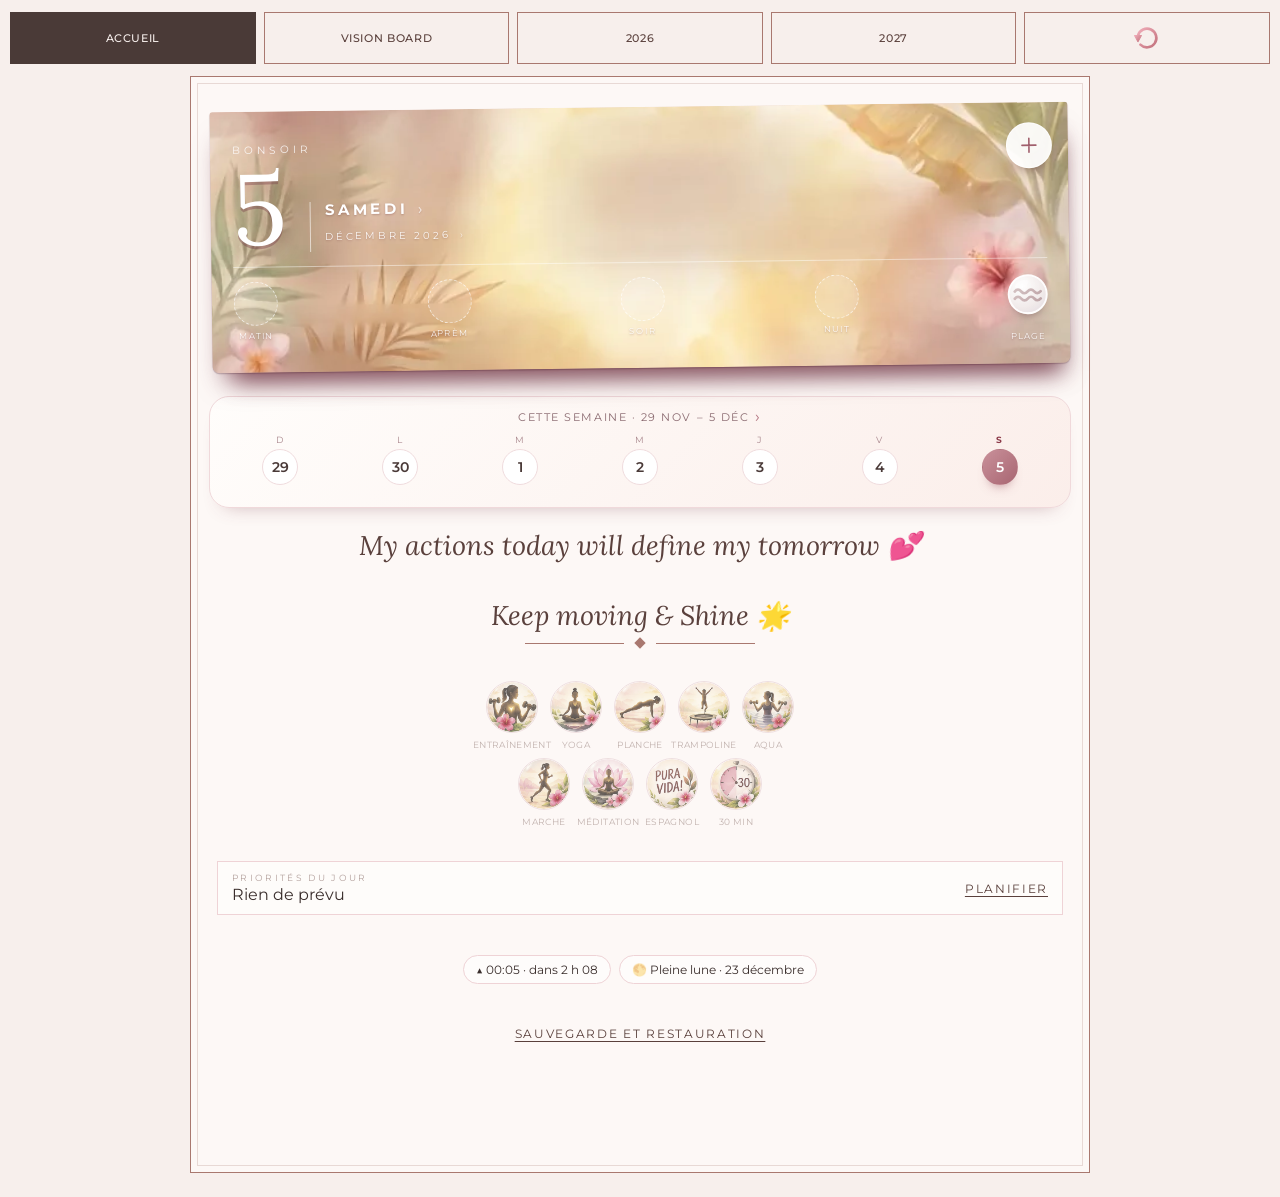
==== commit 62917f05: "Add files via upload" ====
--- a/index (1).html
+++ b/index (1).html
@@ -5171,6 +5171,14 @@
 <style>
 .actc img.pl2,.actc img.mxb,.actc img.full,.ics .ic span img.pl2,.ics .ic span img.mxb,.ics .ic span img.full{width:100%!important;height:100%!important;object-fit:cover!important;border-radius:50%!important}
 .bhb img{object-fit:cover!important;border-radius:50%!important}
+.actb.on .actc,.ics .ic.on span{border:2px solid #9a4558!important}
+</style>
+<style id="hero-tropical">
+:root{--hb:url([data-uri])}
+.hero:not(.dpp),.hero.s-dawn,.hero.s-day,.hero.s-gold{background:var(--hb) center/cover no-repeat,#e9c4b6!important}
+.hero.s-eve{background:linear-gradient(rgba(95,55,95,.38),rgba(95,55,95,.38)),var(--hb) center/cover no-repeat,#b98a98!important}
+.hero.s-night{background:linear-gradient(rgba(50,35,75,.62),rgba(50,35,75,.62)),var(--hb) center/cover no-repeat,#6b5578!important}
+.hero:not(.dpp)::before,.hero:not(.dpp)::after,.hero .hrg{display:none!important}
 </style>
 </body>
 </html>
